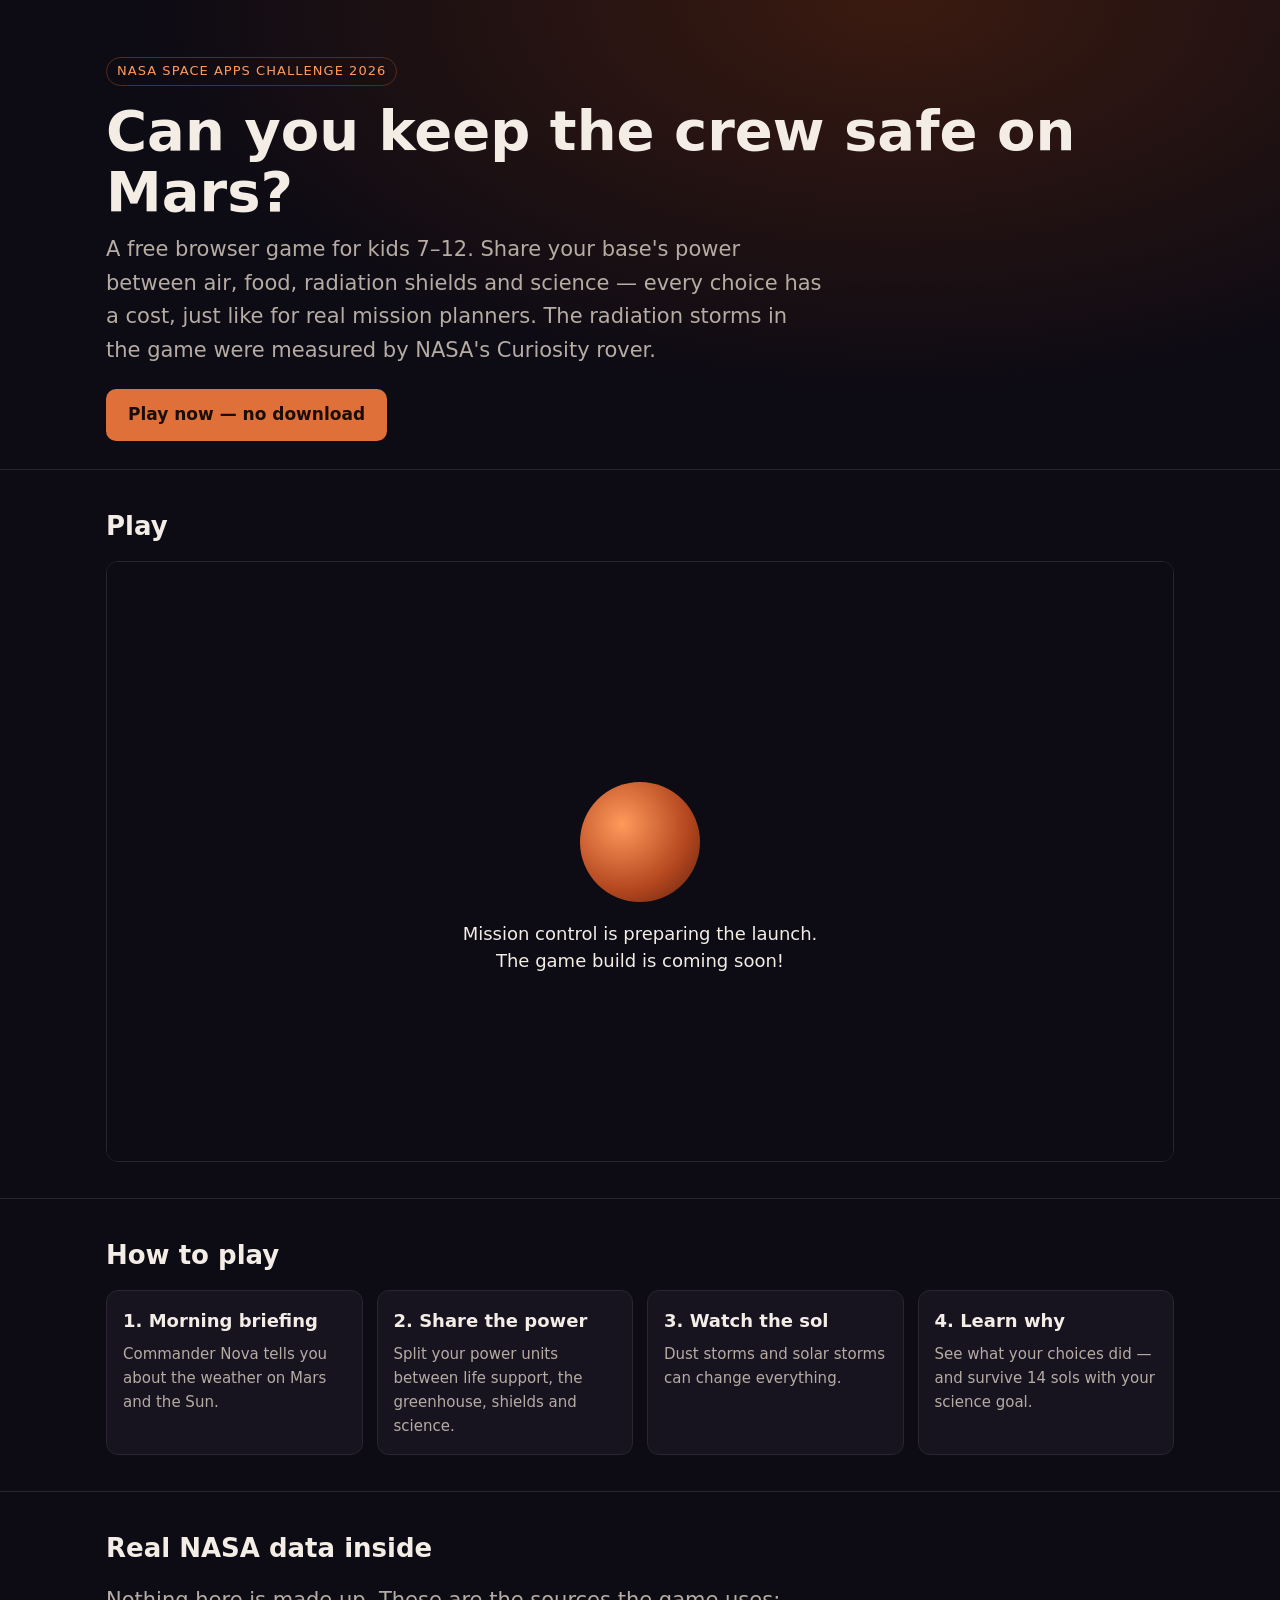
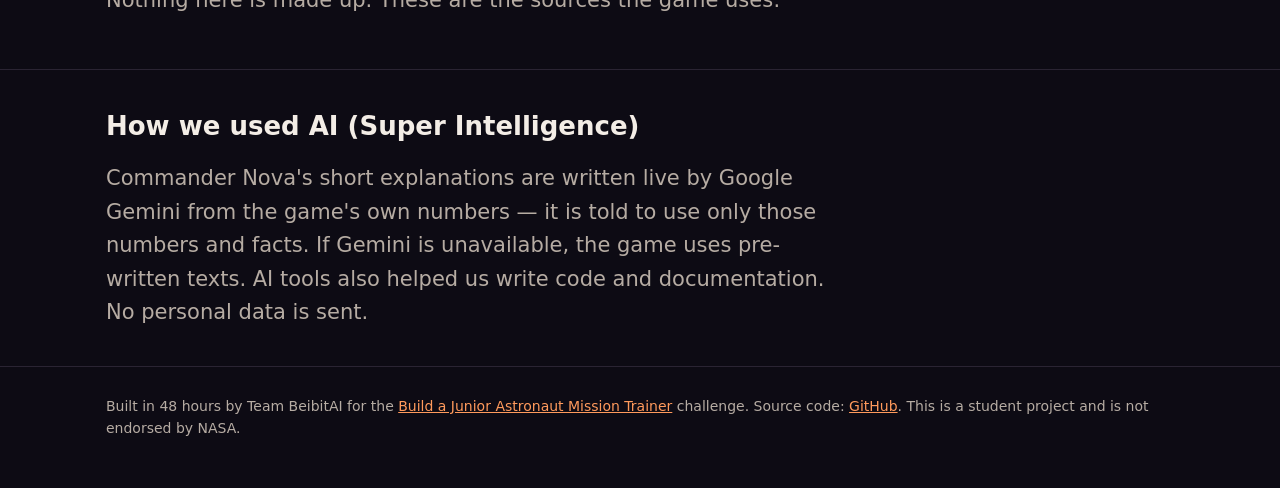
==== web/index.html @ 56569e83 "[skeleton] Backend, data pipeline, Unity C# skeleton, landing, Pages deploy - backend/: FastAPI with" ====
<!doctype html>
<html lang="en">
<head>
  <meta charset="utf-8">
  <meta name="viewport" content="width=device-width, initial-scale=1">
  <title>Mission Trainer — Junior Astronaut</title>
  <meta name="description" content="A free browser game for kids 7–12: run a base on Mars and balance air, food and radiation shielding using real NASA data.">
  <!-- OWNER: Muhammad. TODO(Muhammad): final design, OG image, favicon, team photos. -->
  <style>
    :root {
      --bg: #0d0b14; --panel: #17131f; --text: #f3ede6; --muted: #b6aca3;
      --mars: #e0703a; --mars-2: #ff9a5c; --ok: #6fd3a5; --line: #2a2433;
    }
    * { box-sizing: border-box; }
    html, body { margin: 0; background: var(--bg); color: var(--text);
      font: 17px/1.6 system-ui, -apple-system, "Segoe UI", Roboto, sans-serif; }
    a { color: var(--mars-2); }
    .wrap { max-width: 1100px; margin: 0 auto; padding: 0 16px; }
    header { padding: 56px 0 28px; background: radial-gradient(ellipse at 70% 0%, #3a1a10 0%, transparent 60%); }
    .tag { display: inline-block; font-size: 13px; letter-spacing: .08em; text-transform: uppercase;
      color: var(--mars-2); border: 1px solid #5a2b18; padding: 3px 10px; border-radius: 999px; }
    h1 { font-size: clamp(32px, 6vw, 56px); line-height: 1.1; margin: 14px 0 10px; }
    .lead { font-size: clamp(17px, 2.4vw, 21px); color: var(--muted); max-width: 720px; margin: 0; }
    .cta { display: inline-block; margin-top: 22px; background: var(--mars); color: #1a0d06; font-weight: 700;
      padding: 12px 22px; border-radius: 10px; text-decoration: none; }
    section { padding: 36px 0; border-top: 1px solid var(--line); }
    h2 { font-size: 26px; margin: 0 0 14px; }
    .game { position: relative; width: 100%; aspect-ratio: 16 / 9; background: #000; border: 1px solid var(--line);
      border-radius: 12px; overflow: hidden; }
    .game iframe { position: absolute; inset: 0; width: 100%; height: 100%; border: 0; }
    .mobile-note { display: none; color: var(--muted); font-size: 15px; margin-top: 8px; }
    @media (max-width: 760px) { .mobile-note { display: block; } }
    .grid { display: grid; grid-template-columns: repeat(auto-fit, minmax(240px, 1fr)); gap: 14px; }
    .card { background: var(--panel); border: 1px solid var(--line); border-radius: 12px; padding: 16px; }
    .card h3 { margin: 0 0 6px; font-size: 18px; }
    .card p { margin: 0; color: var(--muted); font-size: 15px; }
    .src { display: block; text-decoration: none; color: inherit; }
    .src:hover { border-color: var(--mars); }
    .src small { color: var(--mars-2); }
    footer { padding: 28px 0 48px; color: var(--muted); font-size: 14px; border-top: 1px solid var(--line); }
  </style>
</head>
<body>
  <header>
    <div class="wrap">
      <span class="tag">NASA Space Apps Challenge 2026</span>
      <h1>Can you keep the crew safe on Mars?</h1>
      <p class="lead">A free browser game for kids 7–12. Share your base's power between air, food,
        radiation shields and science — every choice has a cost, just like for real mission planners.
        The radiation storms in the game were measured by NASA's Curiosity rover.</p>
      <a class="cta" href="#play">Play now — no download</a>
    </div>
  </header>

  <main>
    <section id="play">
      <div class="wrap">
        <h2>Play</h2>
        <div class="game">
          <iframe src="play/index.html" title="Mission Trainer game" allow="fullscreen; autoplay" loading="lazy"></iframe>
        </div>
        <p class="mobile-note">Best on a computer (Chrome or Edge).</p>
      </div>
    </section>

    <section id="how">
      <div class="wrap">
        <h2>How to play</h2>
        <div class="grid">
          <div class="card"><h3>1. Morning briefing</h3><p>Commander Nova tells you about the weather on Mars and the Sun.</p></div>
          <div class="card"><h3>2. Share the power</h3><p>Split your power units between life support, the greenhouse, shields and science.</p></div>
          <div class="card"><h3>3. Watch the sol</h3><p>Dust storms and solar storms can change everything.</p></div>
          <div class="card"><h3>4. Learn why</h3><p>See what your choices did — and survive 14 sols with your science goal.</p></div>
        </div>
      </div>
    </section>

    <section id="science">
      <div class="wrap">
        <h2>Real NASA data inside</h2>
        <p class="lead">Nothing here is made up. These are the sources the game uses:</p>
        <div class="grid" id="sources" style="margin-top:16px"></div>
      </div>
    </section>

    <section id="ai">
      <div class="wrap">
        <h2>How we used AI (Super Intelligence)</h2>
        <!-- TODO(Adlet/Daria): final text for the "Use of SI" disclosure. -->
        <p class="lead">Commander Nova's short explanations are written live by Google Gemini from the game's own
          numbers — it is told to use only those numbers and facts. If Gemini is unavailable, the game uses
          pre-written texts. AI tools also helped us write code and documentation. No personal data is sent.</p>
      </div>
    </section>
  </main>

  <footer>
    <div class="wrap">
      Built in 48 hours by Team BeibitAI for the
      <a href="https://www.spaceappschallenge.org/2026/challenges/junior-astronaut-mission-trainer/">Build a Junior Astronaut Mission Trainer</a> challenge.
      Source code: <a href="https://github.com/BeibitAI/nasa2026-mission-trainer">GitHub</a>.
      This is a student project and is not endorsed by NASA.
    </div>
  </footer>

  <script>
    // Same file as the in-game Data Sources screen (copied from Unity Resources/Data/sources.json).
    fetch("data/sources.json")
      .then(r => r.json())
      .then(({ sources }) => {
        const box = document.getElementById("sources");
        for (const s of sources) {
          const el = document.createElement(s.url ? "a" : "div");
          el.className = "card src";
          if (s.url) { el.href = s.url; el.target = "_blank"; el.rel = "noopener"; }
          const h = document.createElement("h3"); h.textContent = s.title;
          const small = document.createElement("small"); small.textContent = s.provider;
          const p = document.createElement("p"); p.textContent = s.usedFor;
          el.append(h, small, p);
          box.append(el);
        }
      })
      .catch(() => {});
  </script>
</body>
</html>
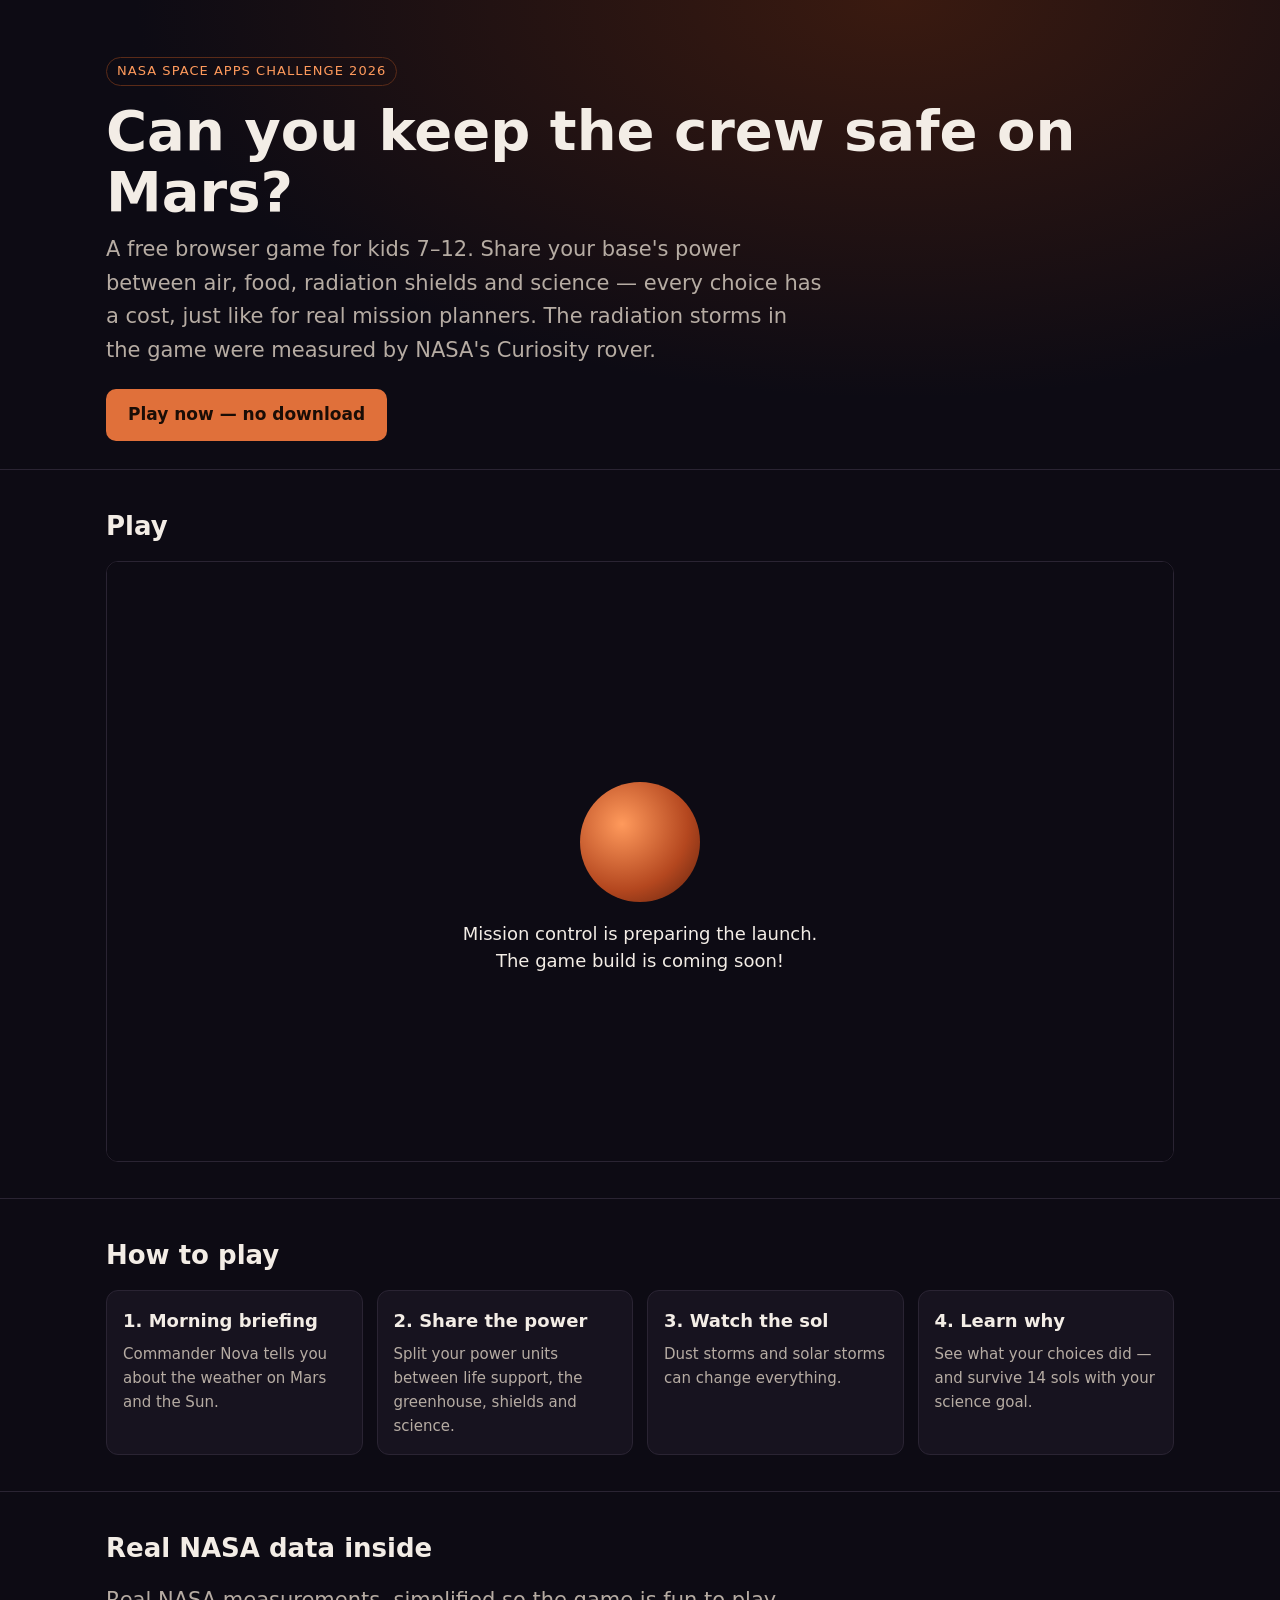
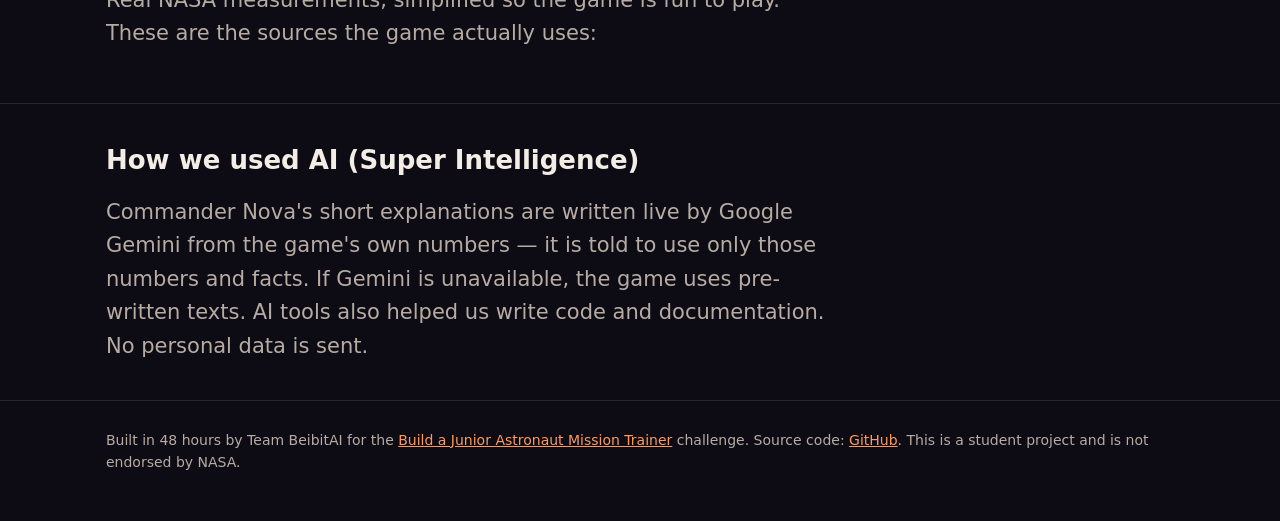
==== commit cfc2f85a: "P0 requirement fixes: comms-delay decision, age 7-12, honest sources - Weather Station toggle: costs" ====
--- a/web/index.html
+++ b/web/index.html
@@ -78,7 +78,8 @@
     <section id="science">
       <div class="wrap">
         <h2>Real NASA data inside</h2>
-        <p class="lead">Nothing here is made up. These are the sources the game uses:</p>
+        <p class="lead">Real NASA measurements, simplified so the game is fun to play.
+          These are the sources the game actually uses:</p>
         <div class="grid" id="sources" style="margin-top:16px"></div>
       </div>
     </section>
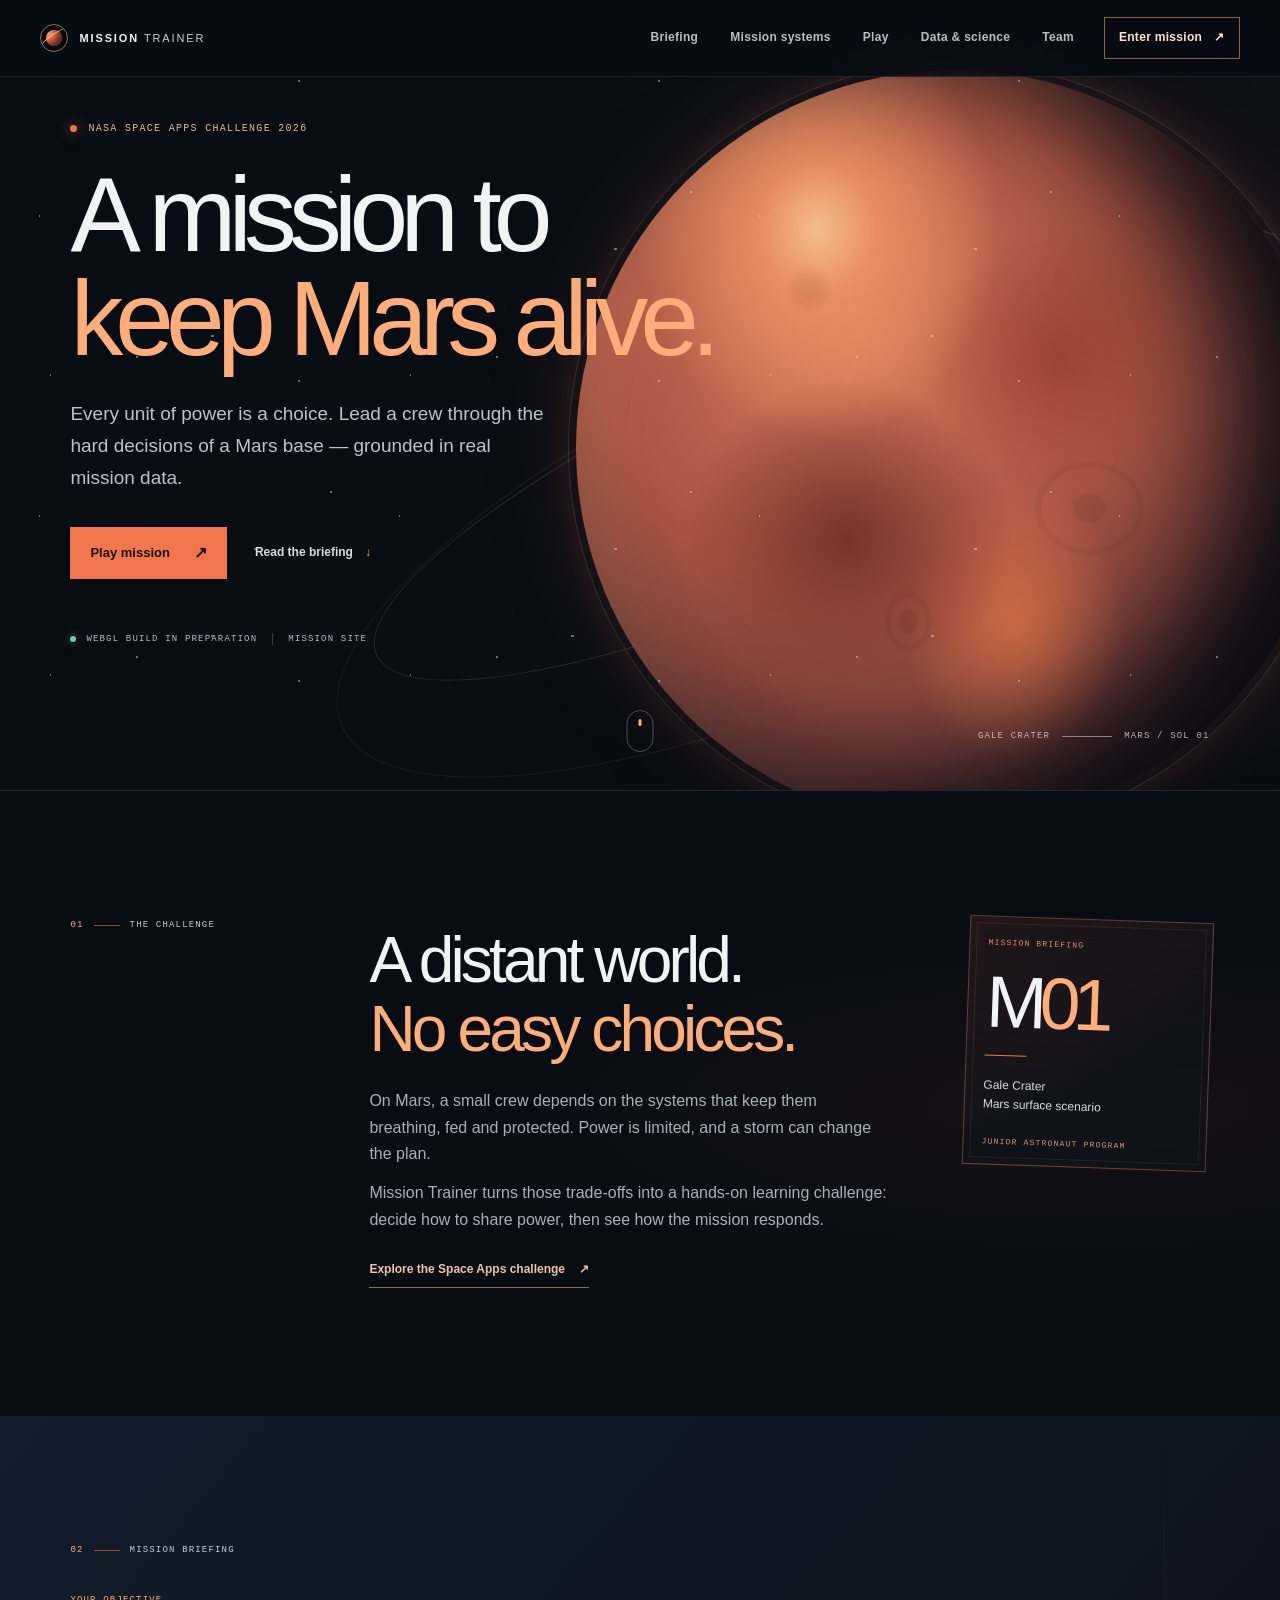
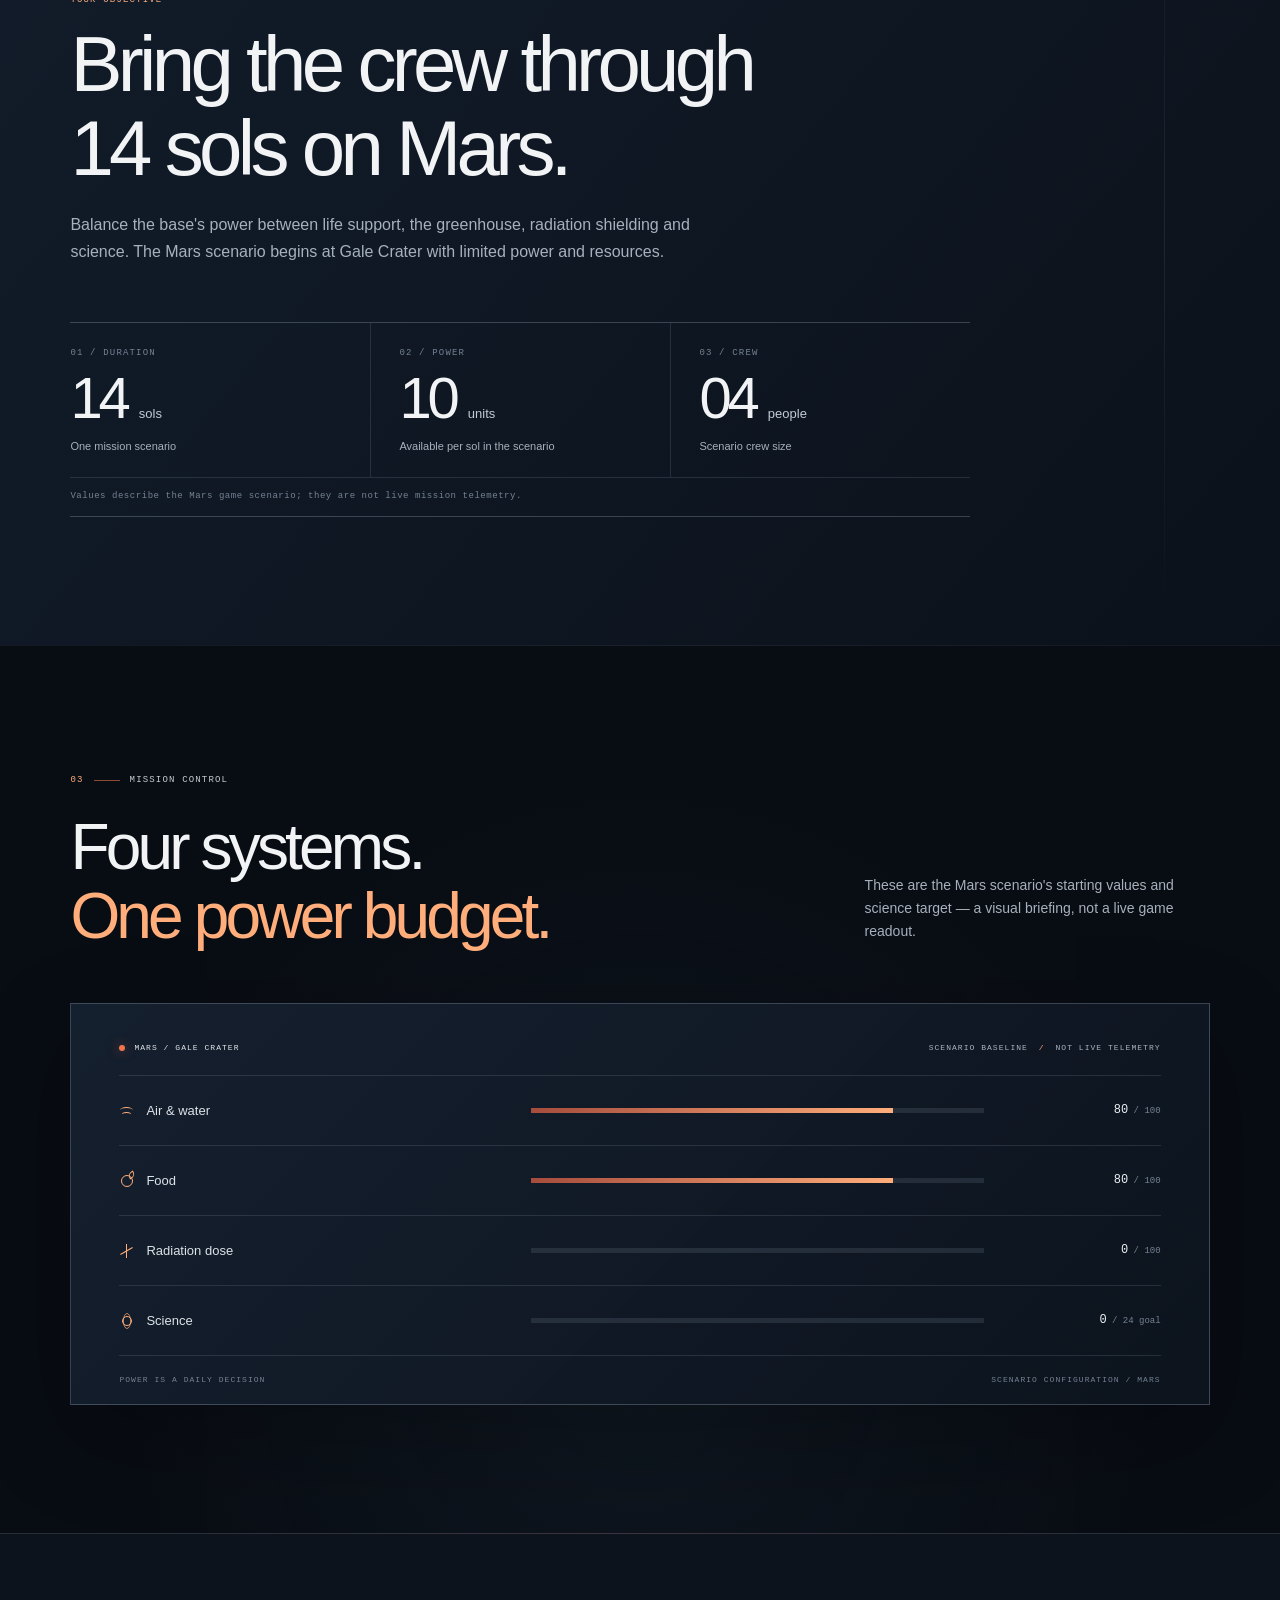
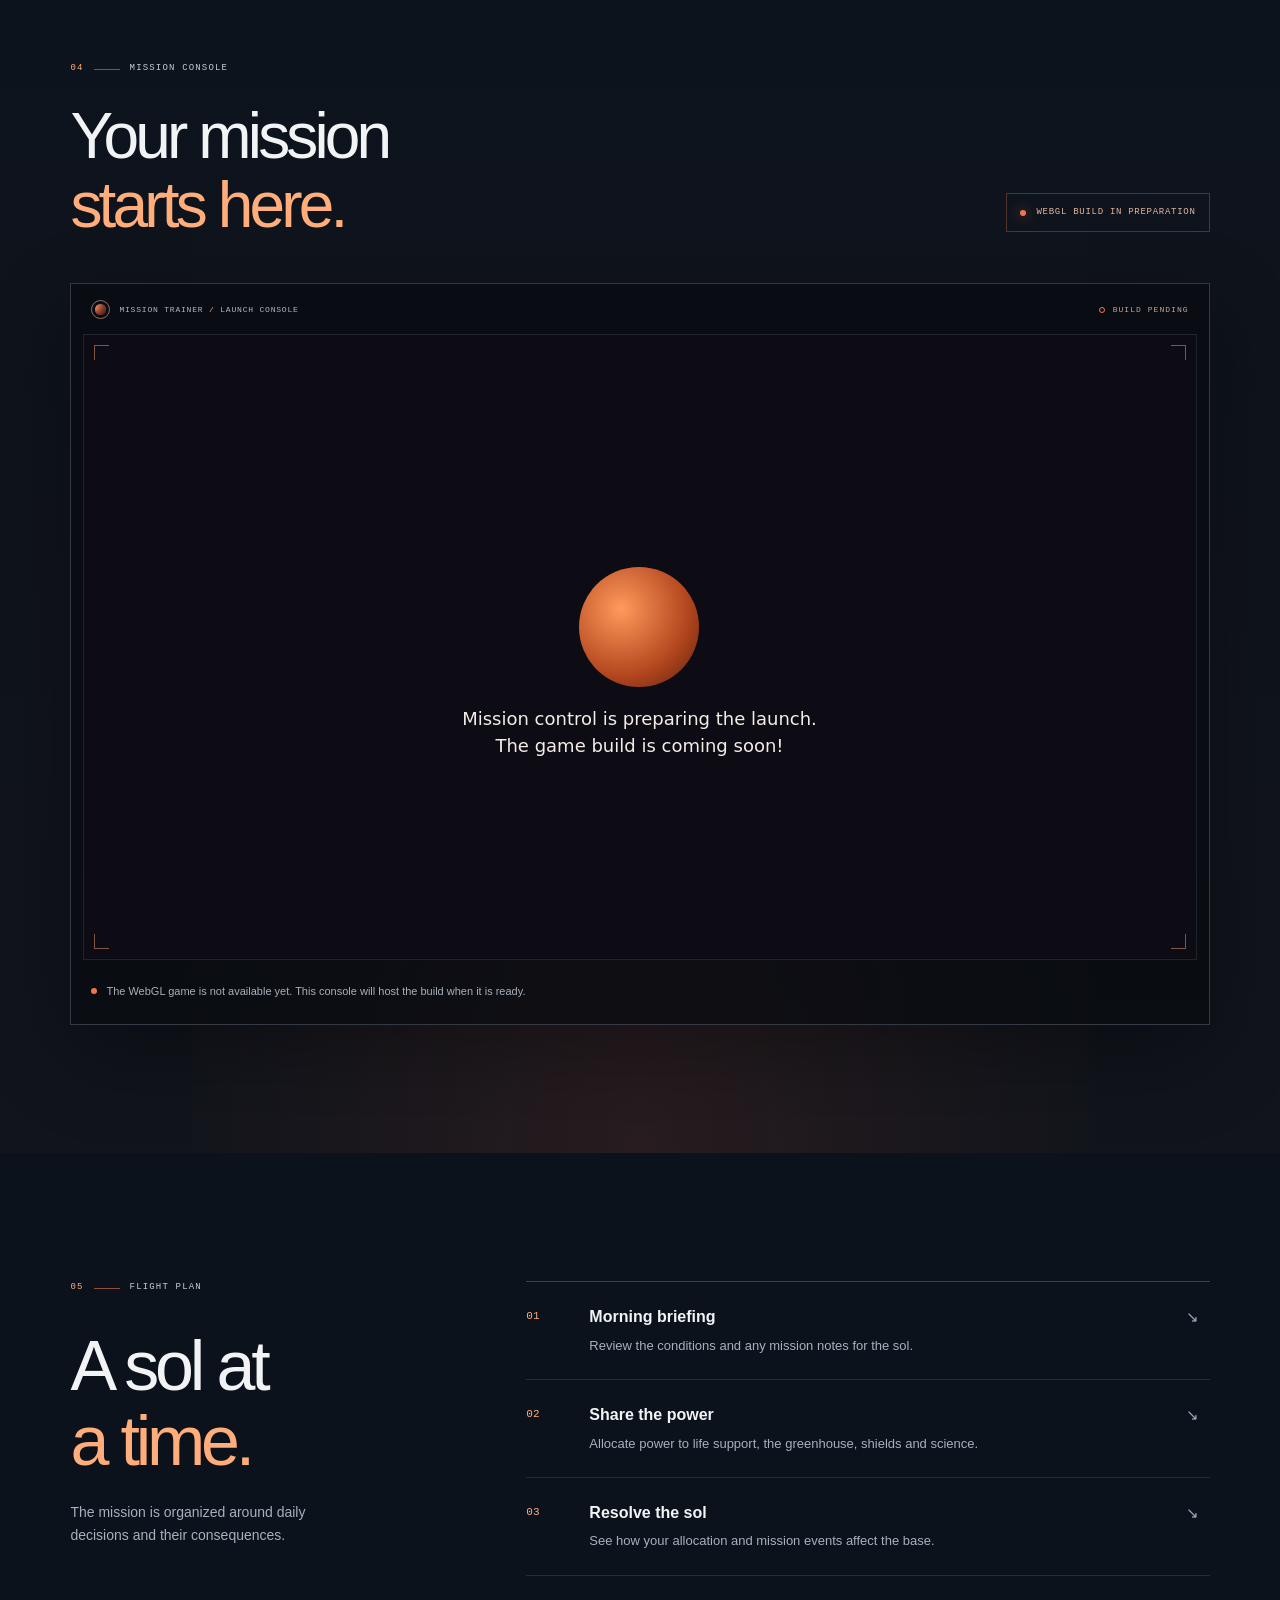
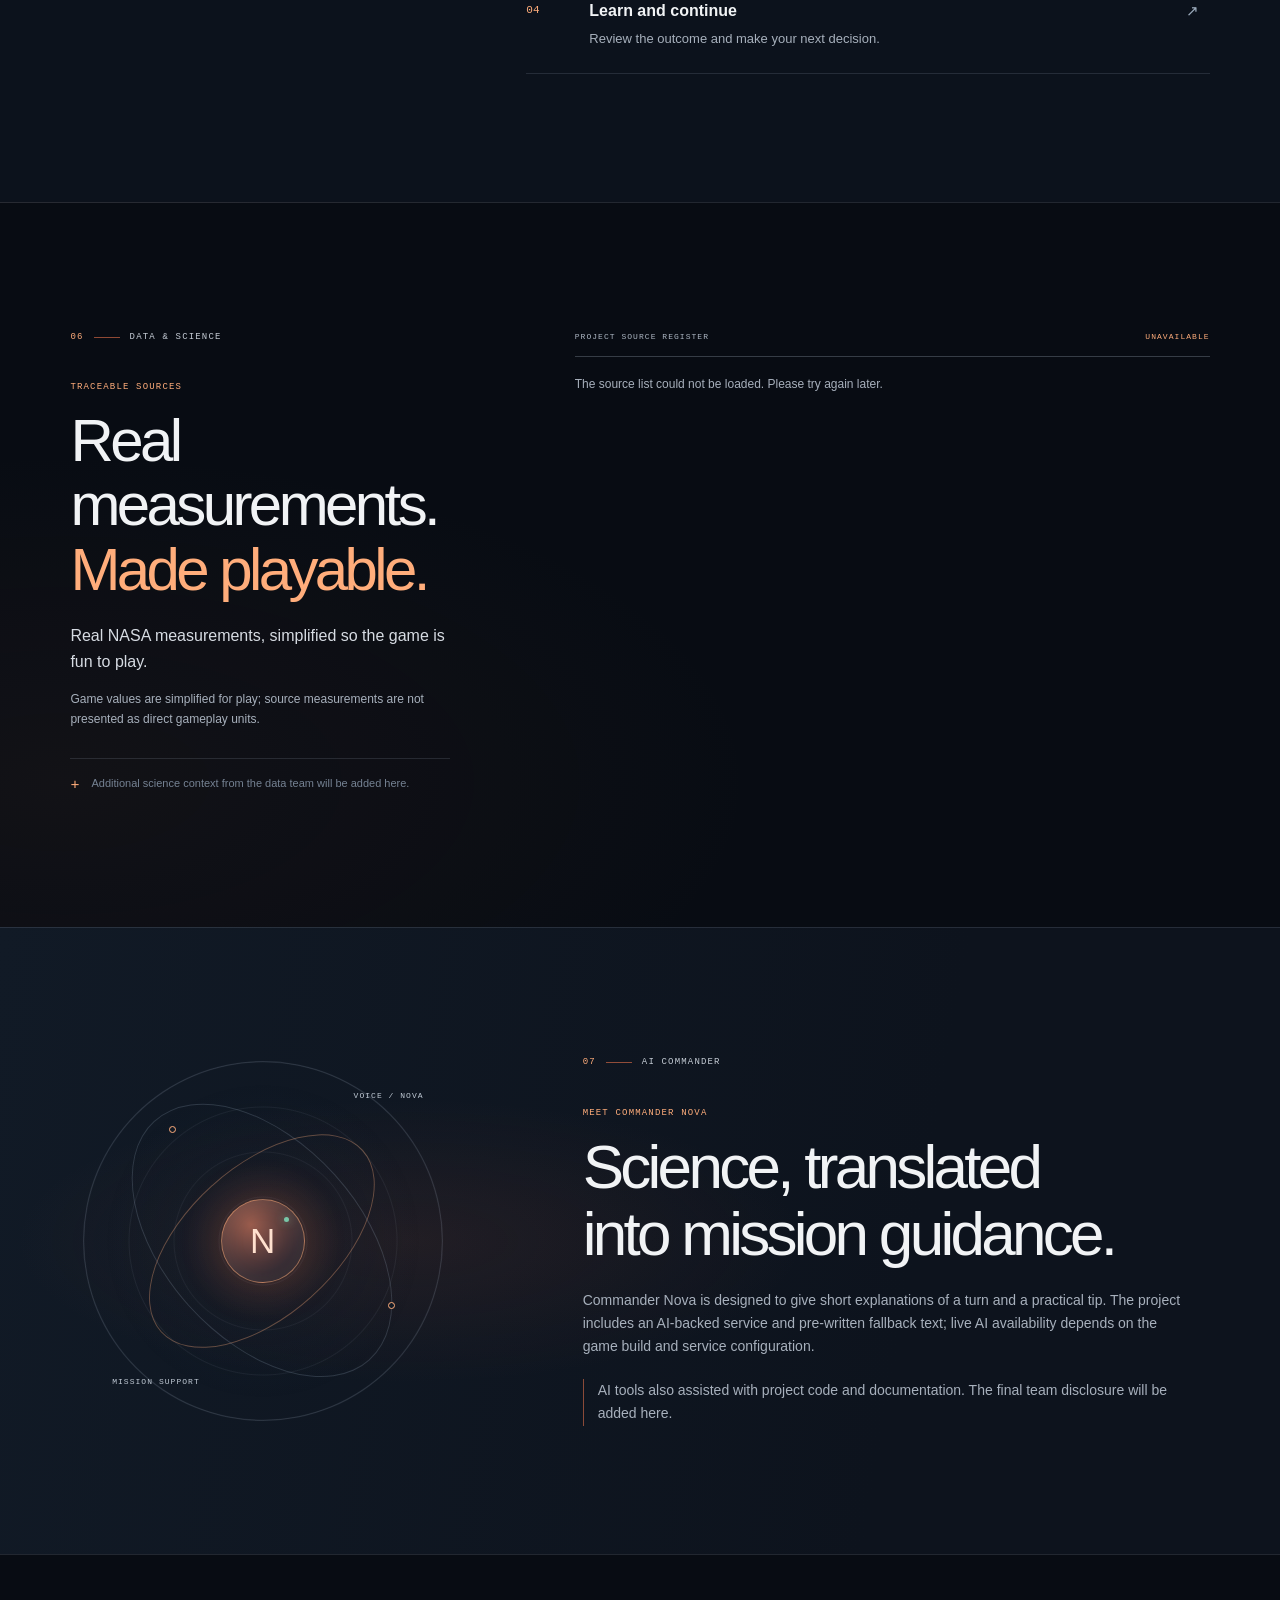
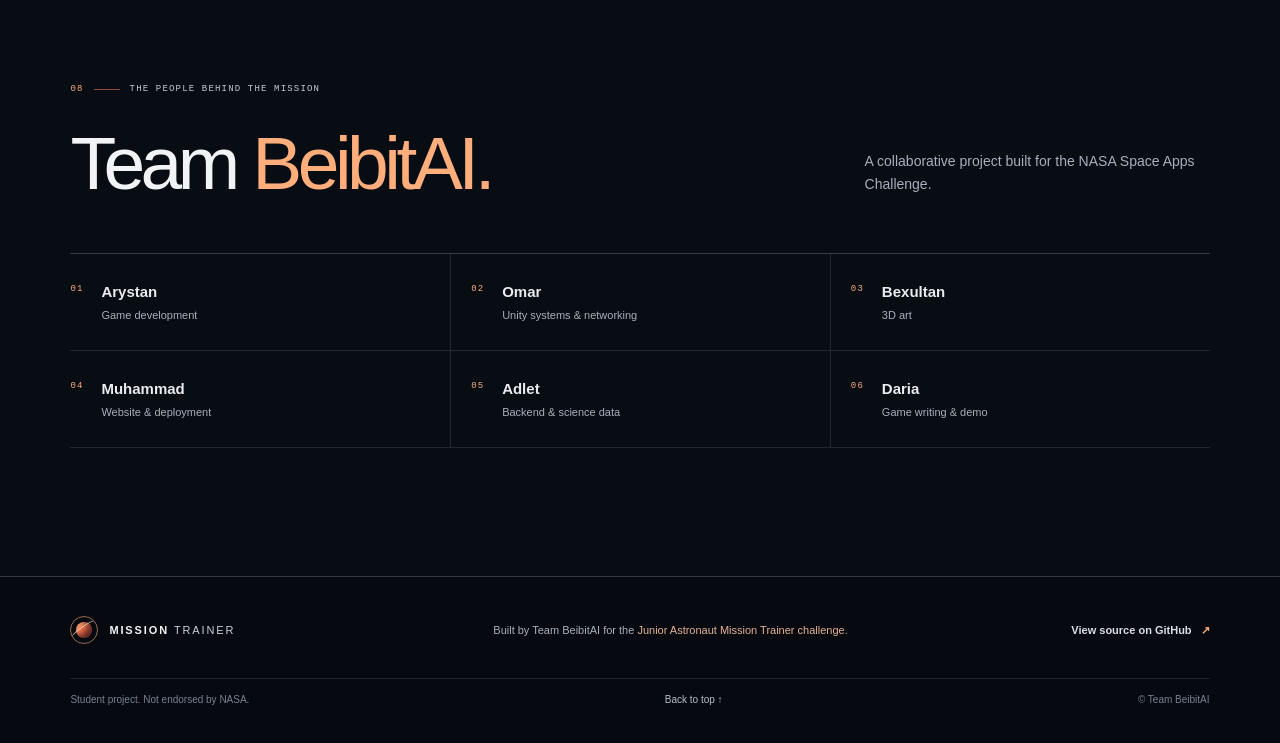
==== commit a35e4fff: "редизайн сайта" ====
--- a/web/index.html
+++ b/web/index.html
@@ -3,125 +3,277 @@
 <head>
   <meta charset="utf-8">
   <meta name="viewport" content="width=device-width, initial-scale=1">
-  <title>Mission Trainer — Junior Astronaut</title>
-  <meta name="description" content="A free browser game for kids 7–12: run a base on Mars and balance air, food and radiation shielding using real NASA data.">
-  <!-- OWNER: Muhammad. TODO(Muhammad): final design, OG image, favicon, team photos. -->
-  <style>
-    :root {
-      --bg: #0d0b14; --panel: #17131f; --text: #f3ede6; --muted: #b6aca3;
-      --mars: #e0703a; --mars-2: #ff9a5c; --ok: #6fd3a5; --line: #2a2433;
-    }
-    * { box-sizing: border-box; }
-    html, body { margin: 0; background: var(--bg); color: var(--text);
-      font: 17px/1.6 system-ui, -apple-system, "Segoe UI", Roboto, sans-serif; }
-    a { color: var(--mars-2); }
-    .wrap { max-width: 1100px; margin: 0 auto; padding: 0 16px; }
-    header { padding: 56px 0 28px; background: radial-gradient(ellipse at 70% 0%, #3a1a10 0%, transparent 60%); }
-    .tag { display: inline-block; font-size: 13px; letter-spacing: .08em; text-transform: uppercase;
-      color: var(--mars-2); border: 1px solid #5a2b18; padding: 3px 10px; border-radius: 999px; }
-    h1 { font-size: clamp(32px, 6vw, 56px); line-height: 1.1; margin: 14px 0 10px; }
-    .lead { font-size: clamp(17px, 2.4vw, 21px); color: var(--muted); max-width: 720px; margin: 0; }
-    .cta { display: inline-block; margin-top: 22px; background: var(--mars); color: #1a0d06; font-weight: 700;
-      padding: 12px 22px; border-radius: 10px; text-decoration: none; }
-    section { padding: 36px 0; border-top: 1px solid var(--line); }
-    h2 { font-size: 26px; margin: 0 0 14px; }
-    .game { position: relative; width: 100%; aspect-ratio: 16 / 9; background: #000; border: 1px solid var(--line);
-      border-radius: 12px; overflow: hidden; }
-    .game iframe { position: absolute; inset: 0; width: 100%; height: 100%; border: 0; }
-    .mobile-note { display: none; color: var(--muted); font-size: 15px; margin-top: 8px; }
-    @media (max-width: 760px) { .mobile-note { display: block; } }
-    .grid { display: grid; grid-template-columns: repeat(auto-fit, minmax(240px, 1fr)); gap: 14px; }
-    .card { background: var(--panel); border: 1px solid var(--line); border-radius: 12px; padding: 16px; }
-    .card h3 { margin: 0 0 6px; font-size: 18px; }
-    .card p { margin: 0; color: var(--muted); font-size: 15px; }
-    .src { display: block; text-decoration: none; color: inherit; }
-    .src:hover { border-color: var(--mars); }
-    .src small { color: var(--mars-2); }
-    footer { padding: 28px 0 48px; color: var(--muted); font-size: 14px; border-top: 1px solid var(--line); }
-  </style>
+  <meta name="theme-color" content="#080c13">
+  <title>Mission Trainer — A Junior Astronaut Mission</title>
+  <meta name="description" content="Explore the decisions behind a Mars mission in Mission Trainer, a NASA Space Apps Challenge 2026 project for junior astronauts.">
+  <meta property="og:type" content="website">
+  <meta property="og:site_name" content="Mission Trainer">
+  <meta property="og:title" content="Mission Trainer — A Junior Astronaut Mission">
+  <meta property="og:description" content="Can you keep the crew safe on Mars? Explore the decisions behind a junior astronaut mission.">
+  <meta property="og:url" content="https://beibitai.github.io/nasa2026-mission-trainer/">
+  <!-- Add og:image after the original 1200x630 team render is delivered. -->
+  <link rel="icon" href="favicon.svg" type="image/svg+xml">
+  <link rel="stylesheet" href="assets/css/site.css">
+  <script src="assets/js/site.js" defer></script>
 </head>
 <body>
-  <header>
-    <div class="wrap">
-      <span class="tag">NASA Space Apps Challenge 2026</span>
-      <h1>Can you keep the crew safe on Mars?</h1>
-      <p class="lead">A free browser game for kids 7–12. Share your base's power between air, food,
-        radiation shields and science — every choice has a cost, just like for real mission planners.
-        The radiation storms in the game were measured by NASA's Curiosity rover.</p>
-      <a class="cta" href="#play">Play now — no download</a>
+  <a class="skip-link" href="#main">Skip to mission content</a>
+
+  <header class="site-header">
+    <div class="nav-shell">
+      <a class="wordmark" href="#top" aria-label="Mission Trainer home">
+        <span class="wordmark-mark" aria-hidden="true"><span></span></span>
+        <span>MISSION <b>TRAINER</b></span>
+      </a>
+      <button class="menu-toggle" type="button" aria-expanded="false" aria-controls="primary-nav">
+        <span class="sr-only">Toggle navigation</span>
+        <span class="menu-toggle-lines" aria-hidden="true"></span>
+      </button>
+      <nav class="primary-nav" id="primary-nav" aria-label="Main navigation">
+        <a href="#briefing">Briefing</a>
+        <a href="#mission-control">Mission systems</a>
+        <a href="#play">Play</a>
+        <a href="#science">Data &amp; science</a>
+        <a href="#team">Team</a>
+      </nav>
+      <a class="nav-cta" href="#play">Enter mission <span aria-hidden="true">↗</span></a>
     </div>
   </header>
 
-  <main>
-    <section id="play">
-      <div class="wrap">
-        <h2>Play</h2>
-        <div class="game">
-          <iframe src="play/index.html" title="Mission Trainer game" allow="fullscreen; autoplay" loading="lazy"></iframe>
-        </div>
-        <p class="mobile-note">Best on a computer (Chrome or Edge).</p>
-      </div>
-    </section>
-
-    <section id="how">
-      <div class="wrap">
-        <h2>How to play</h2>
-        <div class="grid">
-          <div class="card"><h3>1. Morning briefing</h3><p>Commander Nova tells you about the weather on Mars and the Sun.</p></div>
-          <div class="card"><h3>2. Share the power</h3><p>Split your power units between life support, the greenhouse, shields and science.</p></div>
-          <div class="card"><h3>3. Watch the sol</h3><p>Dust storms and solar storms can change everything.</p></div>
-          <div class="card"><h3>4. Learn why</h3><p>See what your choices did — and survive 14 sols with your science goal.</p></div>
-        </div>
-      </div>
-    </section>
-
-    <section id="science">
-      <div class="wrap">
-        <h2>Real NASA data inside</h2>
-        <p class="lead">Real NASA measurements, simplified so the game is fun to play.
-          These are the sources the game actually uses:</p>
-        <div class="grid" id="sources" style="margin-top:16px"></div>
-      </div>
-    </section>
-
-    <section id="ai">
-      <div class="wrap">
-        <h2>How we used AI (Super Intelligence)</h2>
-        <!-- TODO(Adlet/Daria): final text for the "Use of SI" disclosure. -->
-        <p class="lead">Commander Nova's short explanations are written live by Google Gemini from the game's own
-          numbers — it is told to use only those numbers and facts. If Gemini is unavailable, the game uses
-          pre-written texts. AI tools also helped us write code and documentation. No personal data is sent.</p>
+  <main id="main">
+    <section class="hero" id="top" aria-labelledby="hero-title">
+      <div class="hero-atmosphere" aria-hidden="true"></div>
+      <div class="hero-orbit hero-orbit-one" aria-hidden="true"></div>
+      <div class="hero-orbit hero-orbit-two" aria-hidden="true"></div>
+      <div class="hero-planet" aria-hidden="true">
+        <div class="planet-surface"></div>
+        <div class="planet-rim"></div>
+      </div>
+      <div class="hero-stars" aria-hidden="true"></div>
+      <div class="hero-content page-width">
+        <p class="eyebrow"><span class="eyebrow-dot"></span> NASA SPACE APPS CHALLENGE 2026</p>
+        <h1 id="hero-title">A mission to<br><span>keep Mars alive.</span></h1>
+        <p class="hero-copy">Every unit of power is a choice. Lead a crew through the hard decisions of a Mars base — grounded in real mission data.</p>
+        <div class="hero-actions">
+          <a class="button button-primary" href="#play">Play mission <span aria-hidden="true">↗</span></a>
+          <a class="text-link" href="#briefing">Read the briefing <span aria-hidden="true">↓</span></a>
+        </div>
+        <div class="hero-status">
+          <span class="status-pulse" aria-hidden="true"></span>
+          <span>WEBGL BUILD IN PREPARATION</span>
+          <span class="status-divider" aria-hidden="true"></span>
+          <span>MISSION SITE</span>
+        </div>
+      </div>
+      <div class="hero-caption" aria-hidden="true">
+        <span>GALE CRATER</span><span class="caption-line"></span><span>MARS / SOL 01</span>
+      </div>
+      <a class="scroll-cue" href="#challenge" aria-label="Scroll to mission challenge"><span></span></a>
+    </section>
+
+    <section class="challenge-section section-pad" id="challenge" aria-labelledby="challenge-title">
+      <div class="page-width challenge-layout">
+        <div class="section-kicker"><span>01</span><span class="kicker-rule"></span><span>THE CHALLENGE</span></div>
+        <div class="challenge-copy">
+          <h2 id="challenge-title">A distant world.<br><em>No easy choices.</em></h2>
+          <p>On Mars, a small crew depends on the systems that keep them breathing, fed and protected. Power is limited, and a storm can change the plan.</p>
+          <p>Mission Trainer turns those trade-offs into a hands-on learning challenge: decide how to share power, then see how the mission responds.</p>
+          <a class="underlined-link" href="https://www.spaceappschallenge.org/2026/challenges/junior-astronaut-mission-trainer/" target="_blank" rel="noopener">Explore the Space Apps challenge <span aria-hidden="true">↗</span></a>
+        </div>
+        <aside class="briefing-stamp" aria-label="Mission briefing">
+          <span class="stamp-top">MISSION BRIEFING</span>
+          <span class="stamp-number">M<span>01</span></span>
+          <span class="stamp-rule"></span>
+          <span class="stamp-detail">Gale Crater<br>Mars surface scenario</span>
+          <span class="stamp-coordinates">JUNIOR ASTRONAUT PROGRAM</span>
+        </aside>
+      </div>
+    </section>
+
+    <section class="briefing-section section-pad" id="briefing" aria-labelledby="briefing-title">
+      <div class="page-width">
+        <div class="section-heading">
+          <div class="section-kicker"><span>02</span><span class="kicker-rule"></span><span>MISSION BRIEFING</span></div>
+          <p class="section-overline">YOUR OBJECTIVE</p>
+          <h2 id="briefing-title">Bring the crew through<br>14 sols on Mars.</h2>
+          <p class="section-intro">Balance the base's power between life support, the greenhouse, radiation shielding and science. The Mars scenario begins at Gale Crater with limited power and resources.</p>
+        </div>
+        <div class="briefing-specs" aria-label="Mars scenario parameters">
+          <div class="spec-item"><span class="spec-index">01 / DURATION</span><strong>14 <small>sols</small></strong><span>One mission scenario</span></div>
+          <div class="spec-item"><span class="spec-index">02 / POWER</span><strong>10 <small>units</small></strong><span>Available per sol in the scenario</span></div>
+          <div class="spec-item"><span class="spec-index">03 / CREW</span><strong>04 <small>people</small></strong><span>Scenario crew size</span></div>
+          <p class="spec-footnote">Values describe the Mars game scenario; they are not live mission telemetry.</p>
+        </div>
+      </div>
+    </section>
+
+    <section class="control-section section-pad" id="mission-control" aria-labelledby="control-title">
+      <div class="page-width">
+        <div class="control-heading">
+          <div>
+            <div class="section-kicker"><span>03</span><span class="kicker-rule"></span><span>MISSION CONTROL</span></div>
+            <h2 id="control-title">Four systems.<br><em>One power budget.</em></h2>
+          </div>
+          <p>These are the Mars scenario's starting values and science target — a visual briefing, not a live game readout.</p>
+        </div>
+        <div class="control-panel">
+          <div class="panel-topline">
+            <span><span class="panel-light"></span> MARS / GALE CRATER</span>
+            <span>SCENARIO BASELINE <span class="panel-separator">/</span> NOT LIVE TELEMETRY</span>
+          </div>
+          <div class="resource-list">
+            <div class="resource-row">
+              <span class="resource-name"><i class="resource-symbol symbol-air" aria-hidden="true"></i>Air &amp; water</span>
+              <div class="resource-track" aria-hidden="true"><span style="--level: 80%"></span></div>
+              <strong>80<span class="resource-unit"> / 100</span></strong>
+            </div>
+            <div class="resource-row">
+              <span class="resource-name"><i class="resource-symbol symbol-food" aria-hidden="true"></i>Food</span>
+              <div class="resource-track" aria-hidden="true"><span style="--level: 80%"></span></div>
+              <strong>80<span class="resource-unit"> / 100</span></strong>
+            </div>
+            <div class="resource-row">
+              <span class="resource-name"><i class="resource-symbol symbol-dose" aria-hidden="true"></i>Radiation dose</span>
+              <div class="resource-track" aria-hidden="true"><span style="--level: 0%"></span></div>
+              <strong>0<span class="resource-unit"> / 100</span></strong>
+            </div>
+            <div class="resource-row">
+              <span class="resource-name"><i class="resource-symbol symbol-science" aria-hidden="true"></i>Science</span>
+              <div class="resource-track" aria-hidden="true"><span style="--level: 0%"></span></div>
+              <strong>0<span class="resource-unit"> / 24 goal</span></strong>
+            </div>
+          </div>
+          <div class="panel-bottomline"><span>POWER IS A DAILY DECISION</span><span>SCENARIO CONFIGURATION / MARS</span></div>
+        </div>
+      </div>
+    </section>
+
+    <section class="play-section section-pad" id="play" aria-labelledby="play-title">
+      <div class="page-width">
+        <div class="play-heading">
+          <div>
+            <div class="section-kicker"><span>04</span><span class="kicker-rule"></span><span>MISSION CONSOLE</span></div>
+            <h2 id="play-title">Your mission<br><em>starts here.</em></h2>
+          </div>
+          <div class="build-status"><span class="status-pulse" aria-hidden="true"></span><span>WEBGL BUILD IN PREPARATION</span></div>
+        </div>
+        <div class="game-shell">
+          <div class="game-chrome">
+            <div class="chrome-brand"><span class="chrome-mark" aria-hidden="true"></span><span>MISSION TRAINER <i>/</i> LAUNCH CONSOLE</span></div>
+            <span class="chrome-state"><span></span> BUILD PENDING</span>
+          </div>
+          <div class="game-frame">
+            <iframe id="mission-frame" src="play/index.html" title="Mission Trainer game status" allow="fullscreen; autoplay" loading="lazy"></iframe>
+            <div class="frame-overlay" aria-hidden="true">
+              <span class="frame-corner frame-corner-tl"></span>
+              <span class="frame-corner frame-corner-tr"></span>
+              <span class="frame-corner frame-corner-bl"></span>
+              <span class="frame-corner frame-corner-br"></span>
+            </div>
+          </div>
+          <div class="game-toolbar">
+            <p><span class="toolbar-indicator"></span>The WebGL game is not available yet. This console will host the build when it is ready.</p>
+            <button class="fullscreen-button" id="fullscreen-button" type="button" disabled hidden>Enter fullscreen <span aria-hidden="true">⛶</span></button>
+          </div>
+        </div>
+        <p class="mobile-note">The game build is in preparation. Mobile play has not been verified.</p>
+      </div>
+    </section>
+
+    <section class="how-section section-pad" id="how" aria-labelledby="how-title">
+      <div class="page-width how-layout">
+        <div class="how-intro">
+          <div class="section-kicker"><span>05</span><span class="kicker-rule"></span><span>FLIGHT PLAN</span></div>
+          <h2 id="how-title">A sol at<br><em>a time.</em></h2>
+          <p>The mission is organized around daily decisions and their consequences.</p>
+        </div>
+        <ol class="steps-list">
+          <li><span class="step-number">01</span><div><h3>Morning briefing</h3><p>Review the conditions and any mission notes for the sol.</p></div><span class="step-arrow" aria-hidden="true">↘</span></li>
+          <li><span class="step-number">02</span><div><h3>Share the power</h3><p>Allocate power to life support, the greenhouse, shields and science.</p></div><span class="step-arrow" aria-hidden="true">↘</span></li>
+          <li><span class="step-number">03</span><div><h3>Resolve the sol</h3><p>See how your allocation and mission events affect the base.</p></div><span class="step-arrow" aria-hidden="true">↘</span></li>
+          <li><span class="step-number">04</span><div><h3>Learn and continue</h3><p>Review the outcome and make your next decision.</p></div><span class="step-arrow" aria-hidden="true">↗</span></li>
+        </ol>
+      </div>
+    </section>
+
+    <section class="science-section section-pad" id="science" aria-labelledby="science-title">
+      <div class="page-width science-layout">
+        <div class="science-intro">
+          <div class="section-kicker"><span>06</span><span class="kicker-rule"></span><span>DATA &amp; SCIENCE</span></div>
+          <p class="section-overline">TRACEABLE SOURCES</p>
+          <h2 id="science-title">Real measurements.<br><em>Made playable.</em></h2>
+          <p class="science-lead">Real NASA measurements, simplified so the game is fun to play.</p>
+          <p class="science-caveat">Game values are simplified for play; source measurements are not presented as direct gameplay units.</p>
+          <div class="science-note" id="science-note">
+            <span class="note-mark" aria-hidden="true">+</span>
+            <p>Additional science context from the data team will be added here.</p>
+          </div>
+        </div>
+        <div class="sources-column">
+          <div class="sources-heading"><span>PROJECT SOURCE REGISTER</span><span id="sources-count">LOADING</span></div>
+          <div class="sources-list" id="sources" aria-live="polite">
+            <p class="sources-status">Loading project data sources…</p>
+          </div>
+        </div>
+      </div>
+    </section>
+
+    <section class="commander-section section-pad" id="commander" aria-labelledby="commander-title">
+      <div class="page-width commander-layout">
+        <div class="commander-graphic" aria-hidden="true">
+          <div class="commander-orbit orbit-a"></div>
+          <div class="commander-orbit orbit-b"></div>
+          <div class="commander-core"><span>N</span><i></i></div>
+          <span class="commander-label label-top">VOICE / NOVA</span>
+          <span class="commander-label label-bottom">MISSION SUPPORT</span>
+        </div>
+        <div class="commander-copy">
+          <div class="section-kicker"><span>07</span><span class="kicker-rule"></span><span>AI COMMANDER</span></div>
+          <p class="section-overline">MEET COMMANDER NOVA</p>
+          <h2 id="commander-title">Science, translated<br>into mission guidance.</h2>
+          <p>Commander Nova is designed to give short explanations of a turn and a practical tip. The project includes an AI-backed service and pre-written fallback text; live AI availability depends on the game build and service configuration.</p>
+          <p class="commander-disclosure">AI tools also assisted with project code and documentation. The final team disclosure will be added here.</p>
+        </div>
+      </div>
+    </section>
+
+    <section class="team-section section-pad" id="team" aria-labelledby="team-title">
+      <div class="page-width">
+        <div class="team-heading">
+          <div>
+            <div class="section-kicker"><span>08</span><span class="kicker-rule"></span><span>THE PEOPLE BEHIND THE MISSION</span></div>
+            <h2 id="team-title">Team <em>BeibitAI.</em></h2>
+          </div>
+          <p>A collaborative project built for the NASA Space Apps Challenge.</p>
+        </div>
+        <ul class="team-list">
+          <li><span class="team-index">01</span><span class="team-name">Arystan</span><span class="team-role">Game development</span></li>
+          <li><span class="team-index">02</span><span class="team-name">Omar</span><span class="team-role">Unity systems &amp; networking</span></li>
+          <li><span class="team-index">03</span><span class="team-name">Bexultan</span><span class="team-role">3D art</span></li>
+          <li><span class="team-index">04</span><span class="team-name">Muhammad</span><span class="team-role">Website &amp; deployment</span></li>
+          <li><span class="team-index">05</span><span class="team-name">Adlet</span><span class="team-role">Backend &amp; science data</span></li>
+          <li><span class="team-index">06</span><span class="team-name">Daria</span><span class="team-role">Game writing &amp; demo</span></li>
+        </ul>
       </div>
     </section>
   </main>
 
-  <footer>
-    <div class="wrap">
-      Built in 48 hours by Team BeibitAI for the
-      <a href="https://www.spaceappschallenge.org/2026/challenges/junior-astronaut-mission-trainer/">Build a Junior Astronaut Mission Trainer</a> challenge.
-      Source code: <a href="https://github.com/BeibitAI/nasa2026-mission-trainer">GitHub</a>.
-      This is a student project and is not endorsed by NASA.
+  <footer class="site-footer">
+    <div class="page-width">
+      <div class="footer-main">
+        <a class="wordmark footer-wordmark" href="#top">
+          <span class="wordmark-mark" aria-hidden="true"><span></span></span>
+          <span>MISSION <b>TRAINER</b></span>
+        </a>
+        <p>Built by Team BeibitAI for the <a href="https://www.spaceappschallenge.org/2026/challenges/junior-astronaut-mission-trainer/" target="_blank" rel="noopener">Junior Astronaut Mission Trainer challenge</a>.</p>
+        <a class="footer-github" href="https://github.com/BeibitAI/nasa2026-mission-trainer" target="_blank" rel="noopener">View source on GitHub <span aria-hidden="true">↗</span></a>
+      </div>
+      <div class="footer-bottom">
+        <span>Student project. Not endorsed by NASA.</span>
+        <a href="#top">Back to top ↑</a>
+        <span>© Team BeibitAI</span>
+      </div>
     </div>
   </footer>
-
-  <script>
-    // Same file as the in-game Data Sources screen (copied from Unity Resources/Data/sources.json).
-    fetch("data/sources.json")
-      .then(r => r.json())
-      .then(({ sources }) => {
-        const box = document.getElementById("sources");
-        for (const s of sources) {
-          const el = document.createElement(s.url ? "a" : "div");
-          el.className = "card src";
-          if (s.url) { el.href = s.url; el.target = "_blank"; el.rel = "noopener"; }
-          const h = document.createElement("h3"); h.textContent = s.title;
-          const small = document.createElement("small"); small.textContent = s.provider;
-          const p = document.createElement("p"); p.textContent = s.usedFor;
-          el.append(h, small, p);
-          box.append(el);
-        }
-      })
-      .catch(() => {});
-  </script>
 </body>
 </html>
--- a/web/assets/css/site.css
+++ b/web/assets/css/site.css
@@ -0,0 +1,2405 @@
+:root {
+  color-scheme: dark;
+  --space-950: #080c13;
+  --space-900: #0c121c;
+  --space-850: #111a26;
+  --space-800: #172333;
+  --text-primary: #f1f3f5;
+  --text-secondary: #a7b0bc;
+  --text-dim: #758293;
+  --mars-orange: #f2764d;
+  --mars-light: #ffad7b;
+  --mars-deep: #a64c3c;
+  --signal: #79c7a8;
+  --line: rgba(192, 207, 224, 0.14);
+  --line-strong: rgba(192, 207, 224, 0.25);
+  --focus: #ffd166;
+  --page-width: 1180px;
+  --page-gutter: clamp(22px, 5.5vw, 84px);
+  --font-display: "Arial", "Segoe UI", sans-serif;
+  --font-body: "Segoe UI", Inter, Arial, sans-serif;
+  --font-mono: "Cascadia Code", "SFMono-Regular", Consolas, monospace;
+}
+
+* {
+  box-sizing: border-box;
+}
+
+html {
+  scroll-behavior: smooth;
+  scroll-padding-top: 86px;
+  background: var(--space-950);
+}
+
+body {
+  min-width: 0;
+  margin: 0;
+  overflow-x: hidden;
+  background: var(--space-950);
+  color: var(--text-primary);
+  font: 16px/1.65 var(--font-body);
+  -webkit-font-smoothing: antialiased;
+  text-rendering: optimizeLegibility;
+}
+
+body,
+button,
+a {
+  -webkit-tap-highlight-color: transparent;
+}
+
+button,
+a {
+  color: inherit;
+}
+
+a {
+  text-decoration: none;
+}
+
+button {
+  font: inherit;
+}
+
+::selection {
+  color: var(--space-950);
+  background: var(--mars-light);
+}
+
+:focus-visible {
+  outline: 2px solid var(--focus);
+  outline-offset: 4px;
+}
+
+.page-width {
+  width: min(var(--page-width), calc(100% - var(--page-gutter) * 2));
+  margin-inline: auto;
+}
+
+.sr-only {
+  position: absolute;
+  width: 1px;
+  height: 1px;
+  padding: 0;
+  overflow: hidden;
+  clip: rect(0, 0, 0, 0);
+  white-space: nowrap;
+  border: 0;
+}
+
+.skip-link {
+  position: fixed;
+  z-index: 20;
+  top: 12px;
+  left: 12px;
+  padding: 10px 14px;
+  transform: translateY(-160%);
+  border-radius: 4px;
+  background: var(--text-primary);
+  color: var(--space-950);
+}
+
+.skip-link:focus {
+  transform: translateY(0);
+}
+
+.site-header {
+  position: fixed;
+  z-index: 10;
+  inset: 0 0 auto;
+  border-bottom: 1px solid rgba(226, 232, 239, 0.1);
+  background: rgba(8, 12, 19, 0.82);
+  -webkit-backdrop-filter: blur(16px);
+  backdrop-filter: blur(16px);
+}
+
+.nav-shell {
+  display: flex;
+  width: min(1440px, calc(100% - var(--page-gutter) * 1.15));
+  height: 76px;
+  align-items: center;
+  justify-content: space-between;
+  gap: 30px;
+  margin-inline: auto;
+}
+
+.wordmark {
+  display: inline-flex;
+  flex: 0 0 auto;
+  align-items: center;
+  gap: 11px;
+  color: var(--text-primary);
+  font-size: 11px;
+  font-weight: 700;
+  letter-spacing: 0.17em;
+  white-space: nowrap;
+}
+
+.wordmark b {
+  color: #c9d0d9;
+  font-weight: 400;
+}
+
+.wordmark-mark,
+.chrome-mark {
+  position: relative;
+  display: inline-grid;
+  width: 28px;
+  height: 28px;
+  flex: 0 0 auto;
+  place-items: center;
+  overflow: hidden;
+  border: 1px solid rgba(255, 173, 123, 0.58);
+  border-radius: 50%;
+}
+
+.wordmark-mark::before,
+.chrome-mark::before {
+  width: 16px;
+  height: 16px;
+  border-radius: 50%;
+  background: linear-gradient(145deg, #ffbd87 0%, #ef704b 44%, #8d3c32 100%);
+  box-shadow: inset -5px -2px 6px rgba(30, 12, 14, 0.58);
+  content: "";
+}
+
+.wordmark-mark span {
+  position: absolute;
+  z-index: 1;
+  width: 32px;
+  height: 8px;
+  transform: rotate(-35deg);
+  border-top: 1px solid rgba(255, 224, 194, 0.8);
+  border-radius: 50%;
+}
+
+.primary-nav {
+  display: flex;
+  align-items: center;
+  gap: clamp(18px, 2.5vw, 36px);
+  margin-left: auto;
+}
+
+.primary-nav a,
+.nav-cta {
+  font-size: 12px;
+  font-weight: 600;
+  letter-spacing: 0.025em;
+  transition: color 180ms ease, border-color 180ms ease, background 180ms ease;
+}
+
+.primary-nav a {
+  color: rgba(241, 243, 245, 0.77);
+}
+
+.primary-nav a:hover,
+.primary-nav a:focus-visible {
+  color: var(--mars-light);
+}
+
+.nav-cta {
+  display: inline-flex;
+  flex: 0 0 auto;
+  align-items: center;
+  gap: 12px;
+  padding: 10px 14px;
+  border: 1px solid rgba(255, 173, 123, 0.52);
+  color: #ffe1d1;
+}
+
+.nav-cta:hover {
+  border-color: var(--mars-light);
+  background: rgba(242, 118, 77, 0.13);
+}
+
+.menu-toggle {
+  display: none;
+}
+
+.hero {
+  position: relative;
+  display: flex;
+  min-height: min(790px, 100svh);
+  min-height: max(680px, min(790px, 100svh));
+  align-items: center;
+  overflow: hidden;
+  isolation: isolate;
+  background:
+    radial-gradient(ellipse at 70% 58%, rgba(116, 48, 37, 0.16), transparent 37%),
+    linear-gradient(110deg, #090d14 0%, #0c111a 48%, #131218 100%);
+}
+
+.hero::before {
+  position: absolute;
+  z-index: -1;
+  inset: 0;
+  background:
+    linear-gradient(90deg, rgba(8, 12, 19, 0.95) 0%, rgba(8, 12, 19, 0.88) 35%, rgba(8, 12, 19, 0.28) 72%, rgba(8, 12, 19, 0.2) 100%),
+    linear-gradient(0deg, var(--space-950), transparent 24%, transparent 85%, rgba(8, 12, 19, 0.38));
+  content: "";
+}
+
+.hero-atmosphere {
+  position: absolute;
+  z-index: -2;
+  top: 2%;
+  right: -9%;
+  width: 73vw;
+  height: 83%;
+  border-radius: 50%;
+  background: radial-gradient(ellipse, rgba(186, 78, 51, 0.19), rgba(98, 45, 37, 0.08) 40%, transparent 69%);
+  filter: blur(12px);
+}
+
+.hero-planet {
+  position: absolute;
+  z-index: -1;
+  top: 50%;
+  right: clamp(-155px, -4vw, -25px);
+  width: clamp(470px, 59vw, 820px);
+  aspect-ratio: 1;
+  transform: translateY(-43%);
+  border-radius: 50%;
+  background:
+    radial-gradient(ellipse at 32% 21%, rgba(255, 204, 150, 0.84) 0, rgba(239, 147, 100, 0.86) 8%, transparent 25%),
+    radial-gradient(ellipse at 64% 38%, rgba(157, 69, 51, 0.95) 0, transparent 20%),
+    radial-gradient(ellipse at 36% 62%, rgba(116, 47, 42, 0.9) 0, transparent 24%),
+    radial-gradient(ellipse at 58% 73%, rgba(212, 112, 71, 0.84) 0, transparent 18%),
+    radial-gradient(circle at 38% 36%, #d47d5d 0%, #a95443 39%, #562f32 71%, #171a24 100%);
+  box-shadow:
+    inset -80px -24px 110px rgba(6, 9, 15, 0.94),
+    inset 27px 8px 55px rgba(255, 190, 135, 0.17),
+    0 0 100px rgba(199, 81, 52, 0.15);
+}
+
+.planet-surface {
+  position: absolute;
+  inset: 0;
+  overflow: hidden;
+  border-radius: inherit;
+  background:
+    radial-gradient(ellipse at 31% 29%, rgba(91, 48, 42, 0.14) 0 1.2%, rgba(91, 48, 42, 0.1) 1.5% 2%, transparent 3.2%),
+    radial-gradient(ellipse at 68% 58%, rgba(65, 34, 36, 0.12) 0 2.1%, transparent 2.6% 6.4%, rgba(65, 34, 36, 0.09) 6.8% 7.2%, transparent 7.8%),
+    radial-gradient(ellipse at 44% 73%, rgba(54, 35, 38, 0.14) 0 1.2%, transparent 1.8% 2.8%, rgba(54, 35, 38, 0.1) 3.2% 3.5%, transparent 4.2%),
+    radial-gradient(ellipse at 27% 62%, rgba(238, 167, 118, 0.12), transparent 18%),
+    radial-gradient(ellipse at 72% 28%, rgba(104, 49, 43, 0.13), transparent 21%),
+    radial-gradient(ellipse at 47% 47%, rgba(241, 169, 122, 0.1), transparent 29%);
+  opacity: 0.72;
+  mix-blend-mode: multiply;
+}
+
+.planet-rim {
+  position: absolute;
+  inset: -1%;
+  border: 1px solid rgba(255, 185, 138, 0.16);
+  border-radius: inherit;
+  box-shadow: 0 0 35px rgba(249, 146, 104, 0.1);
+}
+
+.hero-orbit {
+  position: absolute;
+  z-index: -1;
+  top: 50%;
+  right: -4%;
+  width: min(78vw, 1050px);
+  height: 29%;
+  transform: translateY(-25%) rotate(-24deg);
+  border: 1px solid rgba(255, 220, 199, 0.13);
+  border-radius: 50%;
+  pointer-events: none;
+}
+
+.hero-orbit-two {
+  right: -9%;
+  width: min(86vw, 1160px);
+  height: 44%;
+  transform: translateY(-19%) rotate(-24deg);
+  border-color: rgba(255, 220, 199, 0.07);
+}
+
+.hero-stars {
+  position: absolute;
+  z-index: -1;
+  inset: 0;
+  opacity: 0.45;
+  background-image:
+    radial-gradient(1px 1px at 14% 25%, #f6d8c3 99%, transparent),
+    radial-gradient(1px 1px at 38% 19%, #d8e2f0 99%, transparent),
+    radial-gradient(1.5px 1.5px at 59% 12%, #f6d8c3 99%, transparent),
+    radial-gradient(1px 1px at 83% 27%, #d8e2f0 99%, transparent),
+    radial-gradient(1px 1px at 11% 72%, #d8e2f0 99%, transparent),
+    radial-gradient(1.5px 1.5px at 71% 83%, #f6d8c3 99%, transparent),
+    radial-gradient(1px 1px at 92% 64%, #d8e2f0 99%, transparent);
+  background-size: 360px 300px;
+  pointer-events: none;
+}
+
+.hero-content {
+  position: relative;
+  z-index: 1;
+  padding-top: 57px;
+  padding-bottom: 80px;
+}
+
+.eyebrow,
+.section-kicker,
+.section-overline,
+.hero-status,
+.hero-caption,
+.spec-index,
+.spec-footnote,
+.panel-topline,
+.panel-bottomline,
+.sources-heading,
+.source-index,
+.source-provider,
+.commander-label,
+.team-index,
+.chrome-state {
+  font-family: var(--font-mono);
+  font-size: 10px;
+  letter-spacing: 0.13em;
+  line-height: 1.5;
+}
+
+.eyebrow {
+  display: flex;
+  align-items: center;
+  gap: 11px;
+  margin: 0 0 26px;
+  color: #e9b69b;
+}
+
+.eyebrow-dot,
+.status-pulse {
+  width: 7px;
+  height: 7px;
+  flex: 0 0 auto;
+  border-radius: 50%;
+  background: var(--mars-orange);
+  box-shadow: 0 0 13px rgba(242, 118, 77, 0.75);
+}
+
+.hero h1 {
+  max-width: 720px;
+  margin: 0;
+  font-family: var(--font-display);
+  font-size: clamp(55px, 8.25vw, 112px);
+  font-weight: 500;
+  letter-spacing: -0.075em;
+  line-height: 0.99;
+}
+
+.hero h1 span {
+  color: var(--mars-light);
+  font-weight: 400;
+}
+
+.hero-copy {
+  max-width: 490px;
+  margin: 27px 0 0;
+  color: #bbc3ce;
+  font-size: clamp(16px, 1.65vw, 19px);
+  line-height: 1.7;
+}
+
+.hero-actions {
+  display: flex;
+  flex-wrap: wrap;
+  align-items: center;
+  gap: 28px;
+  margin-top: 32px;
+}
+
+.button {
+  display: inline-flex;
+  min-height: 52px;
+  align-items: center;
+  justify-content: center;
+  gap: 24px;
+  padding: 0 19px;
+  font-size: 13px;
+  font-weight: 700;
+  transition: transform 180ms ease, background 180ms ease, border-color 180ms ease;
+}
+
+.button-primary {
+  border: 1px solid var(--mars-orange);
+  background: var(--mars-orange);
+  color: #1d100d;
+}
+
+.button-primary:hover {
+  transform: translateY(-2px);
+  border-color: #ff9a70;
+  background: #ff9a70;
+}
+
+.button-primary span {
+  font-size: 16px;
+}
+
+.text-link {
+  display: inline-flex;
+  align-items: center;
+  gap: 12px;
+  color: #d7dce3;
+  font-size: 12px;
+  font-weight: 600;
+}
+
+.text-link span {
+  color: var(--mars-light);
+  transition: transform 180ms ease;
+}
+
+.text-link:hover span {
+  transform: translateY(3px);
+}
+
+.hero-status {
+  display: flex;
+  align-items: center;
+  gap: 10px;
+  margin-top: 54px;
+  color: #b6bec8;
+  font-size: 9px;
+}
+
+.hero-status .status-pulse {
+  width: 6px;
+  height: 6px;
+  background: var(--signal);
+  box-shadow: 0 0 10px rgba(121, 199, 168, 0.55);
+}
+
+.status-divider {
+  height: 12px;
+  margin-inline: 5px;
+  border-left: 1px solid var(--line-strong);
+}
+
+.hero-caption {
+  position: absolute;
+  right: var(--page-gutter);
+  bottom: 47px;
+  display: flex;
+  align-items: center;
+  gap: 12px;
+  color: rgba(234, 224, 218, 0.76);
+  font-size: 9px;
+}
+
+.caption-line {
+  width: 50px;
+  border-top: 1px solid rgba(234, 224, 218, 0.5);
+}
+
+.scroll-cue {
+  position: absolute;
+  bottom: 38px;
+  left: 50%;
+  display: grid;
+  width: 27px;
+  height: 42px;
+  place-items: start center;
+  padding-top: 8px;
+  transform: translateX(-50%);
+  border: 1px solid rgba(241, 243, 245, 0.28);
+  border-radius: 20px;
+}
+
+.scroll-cue span {
+  width: 3px;
+  height: 7px;
+  border-radius: 5px;
+  background: var(--mars-light);
+}
+
+.section-pad {
+  padding-block: clamp(82px, 10vw, 142px);
+}
+
+.challenge-section {
+  position: relative;
+  overflow: hidden;
+  border-top: 1px solid var(--line);
+  background:
+    radial-gradient(ellipse at 85% 50%, rgba(137, 64, 46, 0.12), transparent 39%),
+    var(--space-950);
+}
+
+.challenge-layout {
+  display: grid;
+  grid-template-columns: minmax(155px, 0.62fr) minmax(300px, 1.45fr) minmax(190px, 0.68fr);
+  align-items: start;
+  gap: clamp(32px, 6vw, 88px);
+}
+
+.section-kicker {
+  display: flex;
+  align-items: center;
+  gap: 10px;
+  color: #c5ccd5;
+  font-size: 9px;
+  white-space: nowrap;
+}
+
+.section-kicker > span:first-child {
+  color: var(--mars-light);
+}
+
+.kicker-rule {
+  display: inline-block;
+  width: 26px;
+  border-top: 1px solid rgba(242, 118, 77, 0.58);
+}
+
+.challenge-copy h2,
+.section-heading h2,
+.control-heading h2,
+.play-heading h2,
+.how-intro h2,
+.science-intro h2,
+.commander-copy h2,
+.team-heading h2 {
+  margin: 0;
+  font-family: var(--font-display);
+  font-size: clamp(36px, 5vw, 64px);
+  font-weight: 500;
+  letter-spacing: -0.06em;
+  line-height: 1.08;
+}
+
+.challenge-copy h2 {
+  margin-top: 7px;
+}
+
+.challenge-copy h2 em,
+.control-heading h2 em,
+.play-heading h2 em,
+.how-intro h2 em,
+.science-intro h2 em {
+  color: var(--mars-light);
+  font-style: normal;
+}
+
+.challenge-copy > p {
+  max-width: 560px;
+  margin: 24px 0 0;
+  color: var(--text-secondary);
+  font-size: 16px;
+}
+
+.challenge-copy > p + p {
+  margin-top: 13px;
+}
+
+.underlined-link {
+  display: inline-flex;
+  align-items: center;
+  gap: 14px;
+  margin-top: 27px;
+  padding-bottom: 7px;
+  border-bottom: 1px solid rgba(255, 173, 123, 0.56);
+  color: #f4c2a5;
+  font-size: 12px;
+  font-weight: 600;
+}
+
+.underlined-link span {
+  transition: transform 180ms ease;
+}
+
+.underlined-link:hover span {
+  transform: translate(2px, -2px);
+}
+
+.briefing-stamp {
+  position: relative;
+  display: flex;
+  min-height: 249px;
+  flex-direction: column;
+  justify-content: space-between;
+  padding: 19px 18px 16px;
+  transform: rotate(2deg);
+  border: 1px solid rgba(225, 133, 95, 0.4);
+  background:
+    linear-gradient(155deg, rgba(151, 66, 49, 0.18), rgba(15, 19, 27, 0.68) 63%),
+    repeating-linear-gradient(0deg, transparent 0 24px, rgba(255, 255, 255, 0.035) 25px);
+}
+
+.briefing-stamp::before {
+  position: absolute;
+  inset: 6px;
+  border: 1px solid rgba(225, 133, 95, 0.12);
+  content: "";
+  pointer-events: none;
+}
+
+.stamp-top,
+.stamp-coordinates {
+  color: #d99676;
+  font-family: var(--font-mono);
+  font-size: 8px;
+  letter-spacing: 0.15em;
+}
+
+.stamp-number {
+  font-family: var(--font-display);
+  font-size: 73px;
+  font-weight: 500;
+  letter-spacing: -0.1em;
+  line-height: 0.9;
+}
+
+.stamp-number span {
+  color: var(--mars-light);
+}
+
+.stamp-rule {
+  width: 42px;
+  border-top: 1px solid var(--mars-orange);
+}
+
+.stamp-detail {
+  color: #d6dbe0;
+  font-size: 12px;
+  line-height: 1.6;
+}
+
+.briefing-section {
+  position: relative;
+  overflow: hidden;
+  background:
+    linear-gradient(130deg, rgba(19, 31, 46, 0.8), rgba(11, 17, 26, 0.9)),
+    var(--space-900);
+}
+
+.briefing-section::after {
+  position: absolute;
+  top: 0;
+  right: 9%;
+  width: 1px;
+  height: 100%;
+  background: linear-gradient(transparent, rgba(188, 203, 221, 0.1), transparent);
+  content: "";
+}
+
+.section-heading {
+  position: relative;
+  z-index: 1;
+  max-width: 760px;
+}
+
+.section-overline {
+  margin: 37px 0 14px;
+  color: var(--mars-light);
+  font-size: 9px;
+}
+
+.section-heading h2 {
+  font-size: clamp(43px, 6.2vw, 78px);
+}
+
+.section-intro {
+  max-width: 620px;
+  margin: 22px 0 0;
+  color: var(--text-secondary);
+  font-size: 16px;
+}
+
+.briefing-specs {
+  position: relative;
+  display: grid;
+  grid-template-columns: repeat(3, minmax(0, 1fr));
+  max-width: 900px;
+  margin-top: 57px;
+  border-top: 1px solid var(--line-strong);
+  border-bottom: 1px solid var(--line-strong);
+}
+
+.spec-item {
+  display: flex;
+  min-height: 154px;
+  flex-direction: column;
+  align-items: flex-start;
+  justify-content: center;
+  padding: 19px 26px 18px 0;
+}
+
+.spec-item + .spec-item {
+  padding-left: 28px;
+  border-left: 1px solid var(--line);
+}
+
+.spec-index {
+  color: var(--text-dim);
+  font-size: 9px;
+}
+
+.spec-item strong {
+  margin-top: 6px;
+  font-family: var(--font-display);
+  font-size: clamp(38px, 5vw, 58px);
+  font-weight: 400;
+  letter-spacing: -0.07em;
+  line-height: 1.1;
+}
+
+.spec-item strong small {
+  color: #c2cbd5;
+  font-family: var(--font-body);
+  font-size: 13px;
+  font-weight: 400;
+  letter-spacing: 0;
+}
+
+.spec-item > span:last-child {
+  margin-top: 7px;
+  color: var(--text-secondary);
+  font-size: 11px;
+}
+
+.spec-footnote {
+  grid-column: 1 / -1;
+  margin: 0;
+  padding: 12px 0;
+  border-top: 1px solid var(--line);
+  color: var(--text-dim);
+  font-size: 9px;
+  letter-spacing: 0.06em;
+}
+
+.control-section {
+  border-top: 1px solid rgba(192, 207, 224, 0.07);
+  background:
+    radial-gradient(ellipse at 50% 80%, rgba(35, 55, 71, 0.23), transparent 57%),
+    var(--space-950);
+}
+
+.control-heading,
+.play-heading,
+.team-heading {
+  display: flex;
+  align-items: end;
+  justify-content: space-between;
+  gap: 40px;
+}
+
+.control-heading h2,
+.play-heading h2 {
+  margin-top: 26px;
+}
+
+.control-heading > p,
+.team-heading > p {
+  max-width: 345px;
+  margin: 0 0 8px;
+  color: var(--text-secondary);
+  font-size: 14px;
+}
+
+.control-panel {
+  margin-top: 52px;
+  padding: clamp(18px, 3.4vw, 38px) clamp(18px, 4vw, 48px) 0;
+  border: 1px solid var(--line-strong);
+  background:
+    linear-gradient(135deg, rgba(23, 35, 51, 0.8), rgba(12, 19, 29, 0.91)),
+    var(--space-900);
+  box-shadow: 0 32px 90px rgba(0, 0, 0, 0.22);
+}
+
+.panel-topline,
+.panel-bottomline {
+  display: flex;
+  align-items: center;
+  justify-content: space-between;
+  gap: 14px;
+  color: #aab5c2;
+  font-size: 8px;
+}
+
+.panel-topline > span:first-child {
+  display: inline-flex;
+  align-items: center;
+  gap: 9px;
+  color: #e2e7ec;
+}
+
+.panel-light {
+  width: 6px;
+  height: 6px;
+  border-radius: 50%;
+  background: var(--mars-orange);
+  box-shadow: 0 0 11px rgba(242, 118, 77, 0.5);
+}
+
+.panel-separator {
+  padding-inline: 5px;
+  color: var(--mars-light);
+}
+
+.resource-list {
+  margin-top: 21px;
+  border-top: 1px solid var(--line);
+}
+
+.resource-row {
+  display: grid;
+  grid-template-columns: minmax(180px, 0.8fr) minmax(140px, 1fr) minmax(88px, 0.28fr);
+  min-height: 70px;
+  align-items: center;
+  gap: clamp(16px, 4vw, 50px);
+  border-bottom: 1px solid var(--line);
+}
+
+.resource-name {
+  display: inline-flex;
+  align-items: center;
+  gap: 11px;
+  color: #dce2e8;
+  font-size: 13px;
+}
+
+.resource-symbol {
+  position: relative;
+  display: inline-block;
+  width: 16px;
+  height: 16px;
+  flex: 0 0 auto;
+  color: var(--mars-light);
+}
+
+.symbol-air::before,
+.symbol-air::after {
+  position: absolute;
+  left: 1px;
+  width: 13px;
+  height: 5px;
+  border-top: 1px solid currentColor;
+  border-radius: 50%;
+  content: "";
+}
+
+.symbol-air::before {
+  top: 4px;
+}
+
+.symbol-air::after {
+  top: 9px;
+  transform: scaleX(0.75);
+}
+
+.symbol-food {
+  width: 12px;
+  height: 12px;
+  margin-inline: 2px;
+  border: 1px solid currentColor;
+  border-radius: 50%;
+}
+
+.symbol-food::after {
+  position: absolute;
+  top: -4px;
+  left: 6px;
+  width: 5px;
+  height: 4px;
+  transform: rotate(-35deg);
+  border: 1px solid currentColor;
+  border-radius: 5px 0;
+  content: "";
+}
+
+.symbol-dose::before,
+.symbol-dose::after {
+  position: absolute;
+  top: 1px;
+  left: 7px;
+  width: 1px;
+  height: 14px;
+  background: currentColor;
+  content: "";
+}
+
+.symbol-dose::after {
+  transform: rotate(60deg);
+  box-shadow: 0 0 0 0 currentColor;
+}
+
+.symbol-science::before {
+  position: absolute;
+  inset: 3px;
+  border: 1px solid currentColor;
+  border-radius: 50%;
+  content: "";
+}
+
+.symbol-science::after {
+  position: absolute;
+  inset: 0;
+  border: 1px solid currentColor;
+  border-radius: 50%;
+  transform: scaleX(0.48);
+  content: "";
+}
+
+.resource-track {
+  height: 5px;
+  overflow: hidden;
+  background: rgba(179, 194, 211, 0.13);
+}
+
+.resource-track span {
+  display: block;
+  width: var(--level);
+  height: 100%;
+  background: linear-gradient(90deg, var(--mars-deep), var(--mars-light));
+}
+
+.resource-row strong {
+  justify-self: end;
+  color: #f0f2f4;
+  font-family: var(--font-mono);
+  font-size: 12px;
+  font-weight: 500;
+  white-space: nowrap;
+}
+
+.resource-unit {
+  color: var(--text-dim);
+  font-size: 9px;
+  font-weight: 400;
+}
+
+.panel-bottomline {
+  min-height: 48px;
+  color: var(--text-dim);
+  font-size: 8px;
+}
+
+.play-section {
+  position: relative;
+  overflow: hidden;
+  border-top: 1px solid var(--line);
+  background:
+    radial-gradient(ellipse at 50% 100%, rgba(151, 65, 47, 0.17), transparent 52%),
+    linear-gradient(180deg, #0d131d 0%, #11141b 100%);
+}
+
+.play-heading {
+  align-items: end;
+  margin-bottom: 43px;
+}
+
+.build-status {
+  display: inline-flex;
+  align-items: center;
+  gap: 10px;
+  margin-bottom: 8px;
+  padding: 11px 13px;
+  border: 1px solid rgba(242, 118, 77, 0.31);
+  color: #e2b69f;
+  font-family: var(--font-mono);
+  font-size: 9px;
+  letter-spacing: 0.08em;
+}
+
+.build-status .status-pulse {
+  width: 6px;
+  height: 6px;
+}
+
+.game-shell {
+  padding: 12px;
+  border: 1px solid rgba(173, 190, 209, 0.25);
+  background: rgba(7, 10, 16, 0.72);
+  box-shadow: 0 30px 80px rgba(0, 0, 0, 0.3);
+}
+
+.game-chrome {
+  display: flex;
+  min-height: 38px;
+  align-items: center;
+  justify-content: space-between;
+  gap: 14px;
+  padding: 0 8px 11px;
+}
+
+.chrome-brand {
+  display: inline-flex;
+  align-items: center;
+  gap: 9px;
+  color: #aeb8c4;
+  font-family: var(--font-mono);
+  font-size: 8px;
+  letter-spacing: 0.1em;
+}
+
+.chrome-mark {
+  width: 19px;
+  height: 19px;
+}
+
+.chrome-mark::before {
+  width: 11px;
+  height: 11px;
+}
+
+.chrome-brand i {
+  color: var(--mars-light);
+  font-style: normal;
+}
+
+.chrome-state {
+  display: inline-flex;
+  align-items: center;
+  gap: 8px;
+  color: #c4a490;
+  font-size: 8px;
+}
+
+.chrome-state span {
+  width: 6px;
+  height: 6px;
+  border: 1px solid var(--mars-orange);
+  border-radius: 50%;
+}
+
+.game-frame {
+  position: relative;
+  width: 100%;
+  aspect-ratio: 16 / 9;
+  min-height: 350px;
+  overflow: hidden;
+  border: 1px solid rgba(190, 202, 217, 0.13);
+  background: #080b11;
+}
+
+.game-frame iframe {
+  position: absolute;
+  inset: 0;
+  width: 100%;
+  height: 100%;
+  border: 0;
+}
+
+.frame-overlay {
+  position: absolute;
+  z-index: 1;
+  inset: 10px;
+  pointer-events: none;
+}
+
+.frame-corner {
+  position: absolute;
+  width: 15px;
+  height: 15px;
+  border-color: rgba(244, 154, 111, 0.52);
+  border-style: solid;
+}
+
+.frame-corner-tl {
+  top: 0;
+  left: 0;
+  border-width: 1px 0 0 1px;
+}
+
+.frame-corner-tr {
+  top: 0;
+  right: 0;
+  border-width: 1px 1px 0 0;
+}
+
+.frame-corner-bl {
+  bottom: 0;
+  left: 0;
+  border-width: 0 0 1px 1px;
+}
+
+.frame-corner-br {
+  right: 0;
+  bottom: 0;
+  border-width: 0 1px 1px 0;
+}
+
+.game-toolbar {
+  display: flex;
+  min-height: 52px;
+  align-items: center;
+  justify-content: space-between;
+  gap: 18px;
+  padding: 9px 8px 0;
+}
+
+.game-toolbar p {
+  display: flex;
+  align-items: center;
+  gap: 9px;
+  margin: 0;
+  color: #a7b0bc;
+  font-size: 11px;
+}
+
+.toolbar-indicator {
+  width: 6px;
+  height: 6px;
+  flex: 0 0 auto;
+  border-radius: 50%;
+  background: var(--mars-orange);
+}
+
+.fullscreen-button {
+  min-height: 34px;
+  padding: 5px 10px;
+  border: 1px solid var(--line-strong);
+  background: transparent;
+  color: var(--text-primary);
+  cursor: pointer;
+  font-size: 11px;
+}
+
+.fullscreen-button:hover:not(:disabled) {
+  border-color: var(--mars-light);
+}
+
+.fullscreen-button:disabled {
+  cursor: not-allowed;
+  opacity: 0.45;
+}
+
+.fullscreen-button[hidden] {
+  display: none;
+}
+
+.mobile-note {
+  display: none;
+  margin: 15px 0 0;
+  color: var(--text-dim);
+  font-size: 12px;
+}
+
+.how-section {
+  background: var(--space-900);
+}
+
+.how-layout {
+  display: grid;
+  grid-template-columns: minmax(220px, 0.72fr) minmax(0, 1.5fr);
+  gap: clamp(44px, 10vw, 145px);
+}
+
+.how-intro h2 {
+  margin-top: 34px;
+  font-size: clamp(45px, 5.6vw, 70px);
+}
+
+.how-intro > p {
+  max-width: 285px;
+  margin: 21px 0 0;
+  color: var(--text-secondary);
+  font-size: 14px;
+}
+
+.steps-list {
+  margin: 0;
+  padding: 0;
+  list-style: none;
+  border-top: 1px solid var(--line-strong);
+}
+
+.steps-list li {
+  display: grid;
+  grid-template-columns: 45px minmax(0, 1fr) 22px;
+  align-items: start;
+  gap: 18px;
+  padding: 22px 2px 23px 0;
+  border-bottom: 1px solid var(--line);
+}
+
+.step-number {
+  padding-top: 3px;
+  color: var(--mars-light);
+  font-family: var(--font-mono);
+  font-size: 11px;
+}
+
+.steps-list h3 {
+  margin: 0;
+  font-size: 16px;
+  font-weight: 600;
+}
+
+.steps-list p {
+  max-width: 475px;
+  margin: 4px 0 0;
+  color: var(--text-secondary);
+  font-size: 13px;
+}
+
+.step-arrow {
+  padding-top: 1px;
+  color: #9cabbc;
+  font-size: 15px;
+}
+
+.science-section {
+  position: relative;
+  overflow: hidden;
+  border-top: 1px solid var(--line);
+  background:
+    radial-gradient(ellipse at 5% 80%, rgba(111, 69, 53, 0.1), transparent 40%),
+    var(--space-950);
+}
+
+.science-layout {
+  display: grid;
+  grid-template-columns: minmax(230px, 0.76fr) minmax(0, 1.24fr);
+  align-items: start;
+  gap: clamp(44px, 9vw, 126px);
+}
+
+.science-intro h2 {
+  font-size: clamp(39px, 4.8vw, 60px);
+}
+
+.science-lead {
+  max-width: 380px;
+  margin: 20px 0 0;
+  color: #d7dce3;
+  font-size: 16px;
+}
+
+.science-caveat {
+  max-width: 355px;
+  margin: 14px 0 0;
+  color: var(--text-secondary);
+  font-size: 12px;
+}
+
+.science-note {
+  display: flex;
+  align-items: flex-start;
+  gap: 12px;
+  max-width: 380px;
+  margin-top: 29px;
+  padding-top: 15px;
+  border-top: 1px solid var(--line);
+}
+
+.note-mark {
+  color: var(--mars-light);
+  font-family: var(--font-mono);
+  font-size: 15px;
+}
+
+.science-note p {
+  margin: 0;
+  color: var(--text-dim);
+  font-size: 11px;
+}
+
+.sources-heading {
+  display: flex;
+  justify-content: space-between;
+  gap: 15px;
+  padding: 0 0 13px;
+  border-bottom: 1px solid var(--line-strong);
+  color: #aeb8c4;
+  font-size: 8px;
+}
+
+.sources-heading span:last-child {
+  color: var(--mars-light);
+}
+
+.sources-list {
+  min-height: 60px;
+}
+
+.source-row {
+  display: grid;
+  grid-template-columns: 30px minmax(0, 1fr) 18px;
+  align-items: start;
+  gap: 13px;
+  padding: 17px 4px 17px 0;
+  border-bottom: 1px solid var(--line);
+  transition: padding 180ms ease, border-color 180ms ease;
+}
+
+a.source-row:hover {
+  padding-right: 0;
+  padding-left: 5px;
+  border-color: rgba(242, 118, 77, 0.42);
+}
+
+.source-index {
+  padding-top: 3px;
+  color: var(--mars-light);
+  font-size: 9px;
+}
+
+.source-copy h3 {
+  margin: 0;
+  color: #e8ebef;
+  font-size: 13px;
+  font-weight: 600;
+  line-height: 1.4;
+}
+
+.source-provider {
+  display: block;
+  margin-top: 4px;
+  color: #a4afbd;
+  font-size: 8px;
+  letter-spacing: 0.07em;
+}
+
+.source-copy p {
+  margin: 7px 0 0;
+  color: var(--text-secondary);
+  font-size: 11px;
+  line-height: 1.55;
+}
+
+.source-arrow {
+  padding-top: 2px;
+  color: #99a7b8;
+  font-size: 13px;
+  transition: color 180ms ease, transform 180ms ease;
+}
+
+a.source-row:hover .source-arrow {
+  transform: translate(2px, -2px);
+  color: var(--mars-light);
+}
+
+.sources-status {
+  margin: 0;
+  padding: 18px 0;
+  color: var(--text-secondary);
+  font-size: 12px;
+}
+
+.commander-section {
+  overflow: hidden;
+  border-top: 1px solid var(--line);
+  background:
+    radial-gradient(ellipse at 32% 50%, rgba(139, 68, 51, 0.15), transparent 32%),
+    linear-gradient(100deg, #111a26, #0d131d 70%);
+}
+
+.commander-layout {
+  display: grid;
+  grid-template-columns: minmax(220px, 0.76fr) minmax(0, 1.24fr);
+  align-items: center;
+  gap: clamp(46px, 10vw, 142px);
+}
+
+.commander-graphic {
+  position: relative;
+  display: grid;
+  width: min(100%, 360px);
+  aspect-ratio: 1;
+  justify-self: center;
+  place-items: center;
+  border: 1px solid rgba(174, 193, 214, 0.14);
+  border-radius: 50%;
+  background:
+    radial-gradient(circle at center, rgba(209, 115, 77, 0.17), rgba(22, 32, 46, 0.12) 32%, transparent 62%),
+    repeating-radial-gradient(circle at center, transparent 0 43px, rgba(188, 202, 218, 0.07) 44px, transparent 45px);
+}
+
+.commander-graphic::before,
+.commander-graphic::after {
+  position: absolute;
+  width: 5px;
+  height: 5px;
+  border: 1px solid var(--mars-light);
+  border-radius: 50%;
+  background: var(--space-850);
+  content: "";
+}
+
+.commander-graphic::before {
+  top: 18%;
+  left: 24%;
+}
+
+.commander-graphic::after {
+  right: 13%;
+  bottom: 31%;
+}
+
+.commander-orbit {
+  position: absolute;
+  width: 76%;
+  height: 42%;
+  transform: rotate(-42deg);
+  border: 1px solid rgba(255, 173, 123, 0.34);
+  border-radius: 50%;
+}
+
+.orbit-b {
+  width: 90%;
+  height: 55%;
+  transform: rotate(48deg);
+  border-color: rgba(177, 198, 219, 0.19);
+}
+
+.commander-core {
+  position: relative;
+  display: grid;
+  width: 84px;
+  height: 84px;
+  place-items: center;
+  border: 1px solid rgba(255, 173, 123, 0.55);
+  border-radius: 50%;
+  background: radial-gradient(circle at 35% 30%, #9a5c4d, #342a32 65%, #151a25);
+  box-shadow: 0 0 45px rgba(232, 111, 73, 0.2), inset 0 0 21px rgba(255, 199, 159, 0.12);
+}
+
+.commander-core span {
+  color: #ffe1cf;
+  font-family: var(--font-display);
+  font-size: 35px;
+  font-weight: 400;
+}
+
+.commander-core i {
+  position: absolute;
+  top: 17px;
+  right: 15px;
+  width: 5px;
+  height: 5px;
+  border-radius: 50%;
+  background: var(--signal);
+  box-shadow: 0 0 9px rgba(121, 199, 168, 0.7);
+}
+
+.commander-label {
+  position: absolute;
+  color: #c1cbd6;
+  font-size: 8px;
+}
+
+.label-top {
+  top: 8%;
+  right: 5%;
+}
+
+.label-bottom {
+  bottom: 9%;
+  left: 8%;
+}
+
+.commander-copy h2 {
+  max-width: 660px;
+  font-size: clamp(38px, 5vw, 62px);
+}
+
+.commander-copy > p:not(.section-overline) {
+  max-width: 610px;
+  margin: 21px 0 0;
+  color: var(--text-secondary);
+  font-size: 14px;
+}
+
+.commander-copy .commander-disclosure {
+  padding-left: 14px;
+  border-left: 1px solid rgba(242, 118, 77, 0.55);
+  color: #8492a2;
+  font-size: 11px;
+}
+
+.team-section {
+  border-top: 1px solid var(--line);
+  background: var(--space-950);
+}
+
+.team-heading {
+  align-items: end;
+}
+
+.team-heading h2 {
+  margin-top: 27px;
+  font-size: clamp(43px, 6vw, 75px);
+}
+
+.team-heading h2 em {
+  color: var(--mars-light);
+  font-style: normal;
+}
+
+.team-list {
+  display: grid;
+  grid-template-columns: repeat(3, minmax(0, 1fr));
+  margin: 49px 0 0;
+  padding: 0;
+  list-style: none;
+  border-top: 1px solid var(--line-strong);
+}
+
+.team-list li {
+  display: grid;
+  grid-template-columns: 31px minmax(0, 1fr);
+  align-content: center;
+  min-height: 97px;
+  padding: 17px 16px 17px 0;
+  border-bottom: 1px solid var(--line);
+}
+
+.team-list li:not(:nth-child(3n + 1)) {
+  padding-left: 20px;
+  border-left: 1px solid var(--line);
+}
+
+.team-index {
+  grid-row: span 2;
+  padding-top: 3px;
+  color: var(--mars-light);
+  font-size: 9px;
+}
+
+.team-name {
+  color: #e9edf1;
+  font-size: 15px;
+  font-weight: 600;
+}
+
+.team-role {
+  margin-top: 2px;
+  color: var(--text-secondary);
+  font-size: 11px;
+}
+
+.site-footer {
+  padding: 39px 0 22px;
+  border-top: 1px solid var(--line-strong);
+  background: #06090f;
+}
+
+.footer-main {
+  display: grid;
+  grid-template-columns: 1fr minmax(260px, 1.4fr) auto;
+  align-items: center;
+  gap: 35px;
+  padding-bottom: 34px;
+}
+
+.footer-main > p {
+  max-width: 410px;
+  margin: 0;
+  color: var(--text-secondary);
+  font-size: 11px;
+}
+
+.footer-main > p a {
+  color: #e7b192;
+}
+
+.footer-main > p a:hover,
+.footer-github:hover,
+.footer-bottom a:hover {
+  color: var(--mars-light);
+}
+
+.footer-github {
+  display: inline-flex;
+  align-items: center;
+  gap: 9px;
+  color: #d8dee6;
+  font-size: 11px;
+  font-weight: 600;
+  white-space: nowrap;
+}
+
+.footer-github span {
+  color: var(--mars-light);
+}
+
+.footer-bottom {
+  display: flex;
+  min-height: 43px;
+  align-items: center;
+  justify-content: space-between;
+  gap: 15px;
+  border-top: 1px solid var(--line);
+  color: #778393;
+  font-size: 10px;
+}
+
+.footer-bottom a {
+  color: #b6c0cc;
+}
+
+@media (min-width: 1500px) {
+  .hero-planet {
+    right: max(calc((100vw - 1500px) / 2 - 100px), -80px);
+  }
+}
+
+@media (max-width: 1000px) {
+  :root {
+    --page-gutter: 38px;
+  }
+
+  .nav-shell {
+    gap: 19px;
+  }
+
+  .primary-nav {
+    gap: 17px;
+  }
+
+  .primary-nav a {
+    font-size: 11px;
+  }
+
+  .nav-cta {
+    padding-inline: 11px;
+    font-size: 11px;
+  }
+
+  .challenge-layout {
+    grid-template-columns: minmax(115px, 0.5fr) minmax(290px, 1.5fr) minmax(160px, 0.65fr);
+    gap: 30px;
+  }
+
+  .briefing-stamp {
+    min-height: 220px;
+    padding-inline: 13px;
+  }
+
+  .how-layout {
+    gap: 58px;
+  }
+
+  .science-layout,
+  .commander-layout {
+    gap: 52px;
+  }
+}
+
+@media (max-width: 760px) {
+  :root {
+    --page-gutter: 26px;
+  }
+
+  html {
+    scroll-padding-top: 68px;
+  }
+
+  .nav-shell {
+    position: relative;
+    width: calc(100% - 36px);
+    height: 66px;
+    gap: 13px;
+  }
+
+  .wordmark {
+    font-size: 10px;
+  }
+
+  .wordmark-mark {
+    width: 25px;
+    height: 25px;
+  }
+
+  .nav-cta {
+    margin-left: auto;
+    padding: 8px 9px;
+    font-size: 10px;
+  }
+
+  .menu-toggle {
+    display: grid;
+    width: 38px;
+    height: 38px;
+    flex: 0 0 auto;
+    place-items: center;
+    order: 2;
+    border: 1px solid rgba(192, 207, 224, 0.23);
+    background: rgba(8, 12, 19, 0.45);
+    cursor: pointer;
+  }
+
+  .menu-toggle-lines,
+  .menu-toggle-lines::before,
+  .menu-toggle-lines::after {
+    display: block;
+    width: 15px;
+    height: 1px;
+    background: #edf0f3;
+    transition: transform 180ms ease;
+  }
+
+  .menu-toggle-lines {
+    position: relative;
+  }
+
+  .menu-toggle-lines::before,
+  .menu-toggle-lines::after {
+    position: absolute;
+    left: 0;
+    content: "";
+  }
+
+  .menu-toggle-lines::before {
+    top: -5px;
+  }
+
+  .menu-toggle-lines::after {
+    top: 5px;
+  }
+
+  .menu-toggle[aria-expanded="true"] .menu-toggle-lines {
+    background: transparent;
+  }
+
+  .menu-toggle[aria-expanded="true"] .menu-toggle-lines::before {
+    top: 0;
+    transform: rotate(45deg);
+  }
+
+  .menu-toggle[aria-expanded="true"] .menu-toggle-lines::after {
+    top: 0;
+    transform: rotate(-45deg);
+  }
+
+  .primary-nav {
+    position: absolute;
+    top: 58px;
+    right: 0;
+    left: 0;
+    display: none;
+    align-items: stretch;
+    gap: 0;
+    margin: 0;
+    padding: 7px 16px;
+    border: 1px solid var(--line-strong);
+    background: rgba(10, 15, 23, 0.97);
+    box-shadow: 0 20px 36px rgba(0, 0, 0, 0.35);
+  }
+
+  .primary-nav.is-open {
+    display: flex;
+    flex-direction: column;
+  }
+
+  .primary-nav a {
+    padding: 12px 2px;
+    border-bottom: 1px solid var(--line);
+    font-size: 12px;
+  }
+
+  .primary-nav a:last-child {
+    border-bottom: 0;
+  }
+
+  .hero {
+    min-height: max(690px, 100svh);
+    align-items: end;
+  }
+
+  .hero::before {
+    background:
+      linear-gradient(90deg, rgba(8, 12, 19, 0.83), rgba(8, 12, 19, 0.46)),
+      linear-gradient(0deg, var(--space-950) 0%, rgba(8, 12, 19, 0.5) 45%, rgba(8, 12, 19, 0.25) 100%);
+  }
+
+  .hero-planet {
+    top: 34%;
+    right: -37%;
+    width: 113vw;
+    transform: translateY(-50%);
+    opacity: 0.76;
+  }
+
+  .hero-atmosphere {
+    top: 2%;
+    right: -46%;
+    width: 140vw;
+  }
+
+  .hero-orbit {
+    top: 35%;
+    right: -55%;
+    width: 140vw;
+    height: 32%;
+  }
+
+  .hero-orbit-two {
+    right: -66%;
+    width: 160vw;
+    height: 44%;
+  }
+
+  .hero-content {
+    padding-top: 118px;
+    padding-bottom: 126px;
+  }
+
+  .eyebrow {
+    margin-bottom: 20px;
+    font-size: 8px;
+  }
+
+  .hero h1 {
+    font-size: clamp(53px, 11vw, 78px);
+  }
+
+  .hero-copy {
+    max-width: 450px;
+    margin-top: 19px;
+    font-size: 15px;
+  }
+
+  .hero-actions {
+    gap: 20px;
+    margin-top: 25px;
+  }
+
+  .button {
+    min-height: 49px;
+  }
+
+  .hero-status {
+    flex-wrap: wrap;
+    margin-top: 33px;
+    font-size: 8px;
+  }
+
+  .hero-caption {
+    right: var(--page-gutter);
+    bottom: 32px;
+    font-size: 8px;
+  }
+
+  .scroll-cue {
+    bottom: 25px;
+    left: 28px;
+    width: 22px;
+    height: 34px;
+    transform: none;
+  }
+
+  .section-pad {
+    padding-block: 78px;
+  }
+
+  .challenge-layout {
+    grid-template-columns: 1fr minmax(0, 1fr);
+    gap: 28px 20px;
+  }
+
+  .challenge-layout > .section-kicker {
+    grid-column: 1 / -1;
+  }
+
+  .challenge-copy {
+    grid-column: 1 / -1;
+  }
+
+  .challenge-copy h2,
+  .section-heading h2,
+  .control-heading h2,
+  .play-heading h2,
+  .how-intro h2,
+  .science-intro h2,
+  .commander-copy h2,
+  .team-heading h2 {
+    font-size: clamp(39px, 8vw, 58px);
+  }
+
+  .challenge-copy > p {
+    margin-top: 19px;
+    font-size: 14px;
+  }
+
+  .briefing-stamp {
+    display: none;
+  }
+
+  .briefing-section::after {
+    right: -10%;
+    opacity: 0.5;
+  }
+
+  .section-overline {
+    margin-top: 29px;
+  }
+
+  .section-heading h2 {
+    font-size: clamp(42px, 9vw, 65px);
+  }
+
+  .section-intro {
+    margin-top: 18px;
+    font-size: 14px;
+  }
+
+  .briefing-specs {
+    grid-template-columns: 1fr;
+    margin-top: 34px;
+  }
+
+  .spec-item {
+    min-height: 112px;
+    padding: 15px 0;
+  }
+
+  .spec-item + .spec-item {
+    padding-left: 0;
+    border-left: 0;
+    border-top: 1px solid var(--line);
+  }
+
+  .spec-item strong {
+    font-size: 42px;
+  }
+
+  .spec-footnote {
+    padding-block: 11px;
+  }
+
+  .control-heading,
+  .play-heading,
+  .team-heading {
+    align-items: flex-start;
+    flex-direction: column;
+    gap: 22px;
+  }
+
+  .control-heading h2,
+  .play-heading h2 {
+    margin-top: 23px;
+  }
+
+  .control-heading > p,
+  .team-heading > p {
+    max-width: 470px;
+    margin: 0;
+    font-size: 13px;
+  }
+
+  .control-panel {
+    margin-top: 31px;
+    padding: 16px 15px 0;
+  }
+
+  .panel-topline,
+  .panel-bottomline {
+    font-size: 7px;
+    letter-spacing: 0.07em;
+  }
+
+  .panel-topline {
+    align-items: flex-start;
+  }
+
+  .panel-topline > span:last-child {
+    max-width: 46%;
+    text-align: right;
+  }
+
+  .resource-row {
+    grid-template-columns: minmax(0, 1fr) auto;
+    min-height: 76px;
+    gap: 8px 12px;
+    padding-block: 12px;
+  }
+
+  .resource-name {
+    font-size: 12px;
+  }
+
+  .resource-track {
+    grid-row: 2;
+    grid-column: 1 / -1;
+  }
+
+  .resource-row strong {
+    grid-row: 1;
+    grid-column: 2;
+    font-size: 10px;
+  }
+
+  .resource-unit {
+    font-size: 8px;
+  }
+
+  .panel-bottomline {
+    min-height: 43px;
+  }
+
+  .play-heading {
+    margin-bottom: 29px;
+  }
+
+  .build-status {
+    margin: 0;
+    font-size: 8px;
+  }
+
+  .game-shell {
+    padding: 8px;
+  }
+
+  .game-chrome {
+    min-height: 34px;
+    padding-inline: 3px;
+  }
+
+  .chrome-brand {
+    gap: 6px;
+    font-size: 7px;
+    letter-spacing: 0.04em;
+  }
+
+  .chrome-state {
+    font-size: 7px;
+  }
+
+  .game-frame {
+    min-height: 0;
+    aspect-ratio: 4 / 3;
+  }
+
+  .game-toolbar {
+    align-items: flex-start;
+    padding: 11px 3px 4px;
+  }
+
+  .game-toolbar p {
+    font-size: 10px;
+    line-height: 1.5;
+  }
+
+  .mobile-note {
+    display: block;
+  }
+
+  .how-layout,
+  .science-layout,
+  .commander-layout {
+    grid-template-columns: 1fr;
+    gap: 37px;
+  }
+
+  .how-intro h2 {
+    margin-top: 24px;
+  }
+
+  .how-intro > p {
+    max-width: 390px;
+    margin-top: 14px;
+    font-size: 13px;
+  }
+
+  .steps-list li {
+    grid-template-columns: 32px minmax(0, 1fr) 18px;
+    gap: 12px;
+    padding-block: 18px;
+  }
+
+  .steps-list h3 {
+    font-size: 14px;
+  }
+
+  .steps-list p {
+    font-size: 12px;
+  }
+
+  .science-layout {
+    gap: 35px;
+  }
+
+  .science-intro h2 {
+    font-size: clamp(39px, 8vw, 55px);
+  }
+
+  .science-lead {
+    margin-top: 17px;
+    font-size: 14px;
+  }
+
+  .science-caveat {
+    font-size: 11px;
+  }
+
+  .commander-layout {
+    gap: 38px;
+  }
+
+  .commander-graphic {
+    width: min(76vw, 285px);
+  }
+
+  .commander-copy h2 {
+    font-size: clamp(37px, 7.8vw, 54px);
+  }
+
+  .commander-copy > p:not(.section-overline) {
+    margin-top: 16px;
+    font-size: 13px;
+  }
+
+  .team-heading {
+    gap: 17px;
+  }
+
+  .team-heading h2 {
+    margin-top: 24px;
+  }
+
+  .team-list {
+    grid-template-columns: repeat(2, minmax(0, 1fr));
+    margin-top: 32px;
+  }
+
+  .team-list li {
+    min-height: 87px;
+  }
+
+  .team-list li:not(:nth-child(3n + 1)) {
+    padding-left: 0;
+    border-left: 0;
+  }
+
+  .team-list li:nth-child(2n) {
+    padding-left: 13px;
+    border-left: 1px solid var(--line);
+  }
+
+  .team-list li:nth-child(2n + 1) {
+    padding-right: 10px;
+  }
+
+  .team-name {
+    font-size: 13px;
+  }
+
+  .team-role {
+    font-size: 10px;
+  }
+
+  .footer-main {
+    grid-template-columns: 1fr auto;
+    gap: 18px 20px;
+    padding-bottom: 24px;
+  }
+
+  .footer-main > p {
+    grid-row: 2;
+    grid-column: 1 / -1;
+    max-width: 440px;
+  }
+
+  .footer-github {
+    justify-self: end;
+    font-size: 10px;
+  }
+
+  .footer-bottom {
+    flex-wrap: wrap;
+    justify-content: space-between;
+    padding-block: 12px;
+    font-size: 9px;
+  }
+}
+
+@media (max-width: 420px) {
+  :root {
+    --page-gutter: 21px;
+  }
+
+  .nav-shell {
+    width: calc(100% - 28px);
+  }
+
+  .wordmark {
+    gap: 8px;
+    font-size: 9px;
+    letter-spacing: 0.13em;
+  }
+
+  .nav-cta {
+    gap: 5px;
+    padding-inline: 7px;
+    font-size: 9px;
+  }
+
+  .menu-toggle {
+    width: 35px;
+    height: 35px;
+  }
+
+  .hero {
+    min-height: max(670px, 100svh);
+  }
+
+  .hero-content {
+    padding-bottom: 116px;
+  }
+
+  .hero h1 {
+    font-size: clamp(49px, 12.2vw, 58px);
+  }
+
+  .hero-copy {
+    max-width: 350px;
+    font-size: 14px;
+  }
+
+  .hero-actions {
+    gap: 16px;
+  }
+
+  .button {
+    gap: 13px;
+    padding-inline: 14px;
+    font-size: 12px;
+  }
+
+  .text-link {
+    gap: 7px;
+    font-size: 11px;
+  }
+
+  .hero-status {
+    gap: 7px;
+    font-size: 7px;
+    letter-spacing: 0.08em;
+  }
+
+  .status-divider {
+    margin-inline: 2px;
+  }
+
+  .hero-caption {
+    gap: 7px;
+    font-size: 7px;
+  }
+
+  .caption-line {
+    width: 28px;
+  }
+
+  .section-kicker {
+    gap: 7px;
+    font-size: 8px;
+    letter-spacing: 0.1em;
+  }
+
+  .kicker-rule {
+    width: 18px;
+  }
+
+  .challenge-copy h2,
+  .section-heading h2,
+  .control-heading h2,
+  .play-heading h2,
+  .how-intro h2,
+  .science-intro h2,
+  .commander-copy h2,
+  .team-heading h2 {
+    font-size: clamp(36px, 9.7vw, 47px);
+  }
+
+  .panel-topline,
+  .panel-bottomline {
+    font-size: 6px;
+  }
+
+  .panel-topline {
+    gap: 8px;
+  }
+
+  .panel-topline > span:last-child {
+    max-width: 48%;
+  }
+
+  .panel-separator {
+    padding-inline: 2px;
+  }
+
+  .resource-name {
+    gap: 8px;
+    font-size: 11px;
+  }
+
+  .resource-symbol {
+    transform: scale(0.9);
+  }
+
+  .game-chrome {
+    gap: 6px;
+  }
+
+  .chrome-brand {
+    font-size: 6px;
+  }
+
+  .chrome-state {
+    gap: 5px;
+    font-size: 6px;
+  }
+
+  .game-toolbar p {
+    font-size: 9px;
+  }
+
+  .sources-heading {
+    font-size: 7px;
+    letter-spacing: 0.08em;
+  }
+
+  .source-row {
+    grid-template-columns: 23px minmax(0, 1fr) 15px;
+    gap: 9px;
+  }
+
+  .source-copy h3 {
+    font-size: 12px;
+  }
+
+  .source-copy p {
+    font-size: 10px;
+  }
+
+  .team-list li {
+    grid-template-columns: 25px minmax(0, 1fr);
+    gap: 2px;
+  }
+
+  .team-role {
+    line-height: 1.4;
+    overflow-wrap: anywhere;
+  }
+
+  .footer-main {
+    grid-template-columns: 1fr;
+    gap: 15px;
+  }
+
+  .footer-main > p {
+    grid-row: auto;
+    grid-column: auto;
+  }
+
+  .footer-github {
+    justify-self: start;
+  }
+}
+
+@media (prefers-reduced-motion: reduce) {
+  *,
+  *::before,
+  *::after {
+    scroll-behavior: auto !important;
+    animation-duration: 0.01ms !important;
+    animation-iteration-count: 1 !important;
+    transition-duration: 0.01ms !important;
+  }
+}
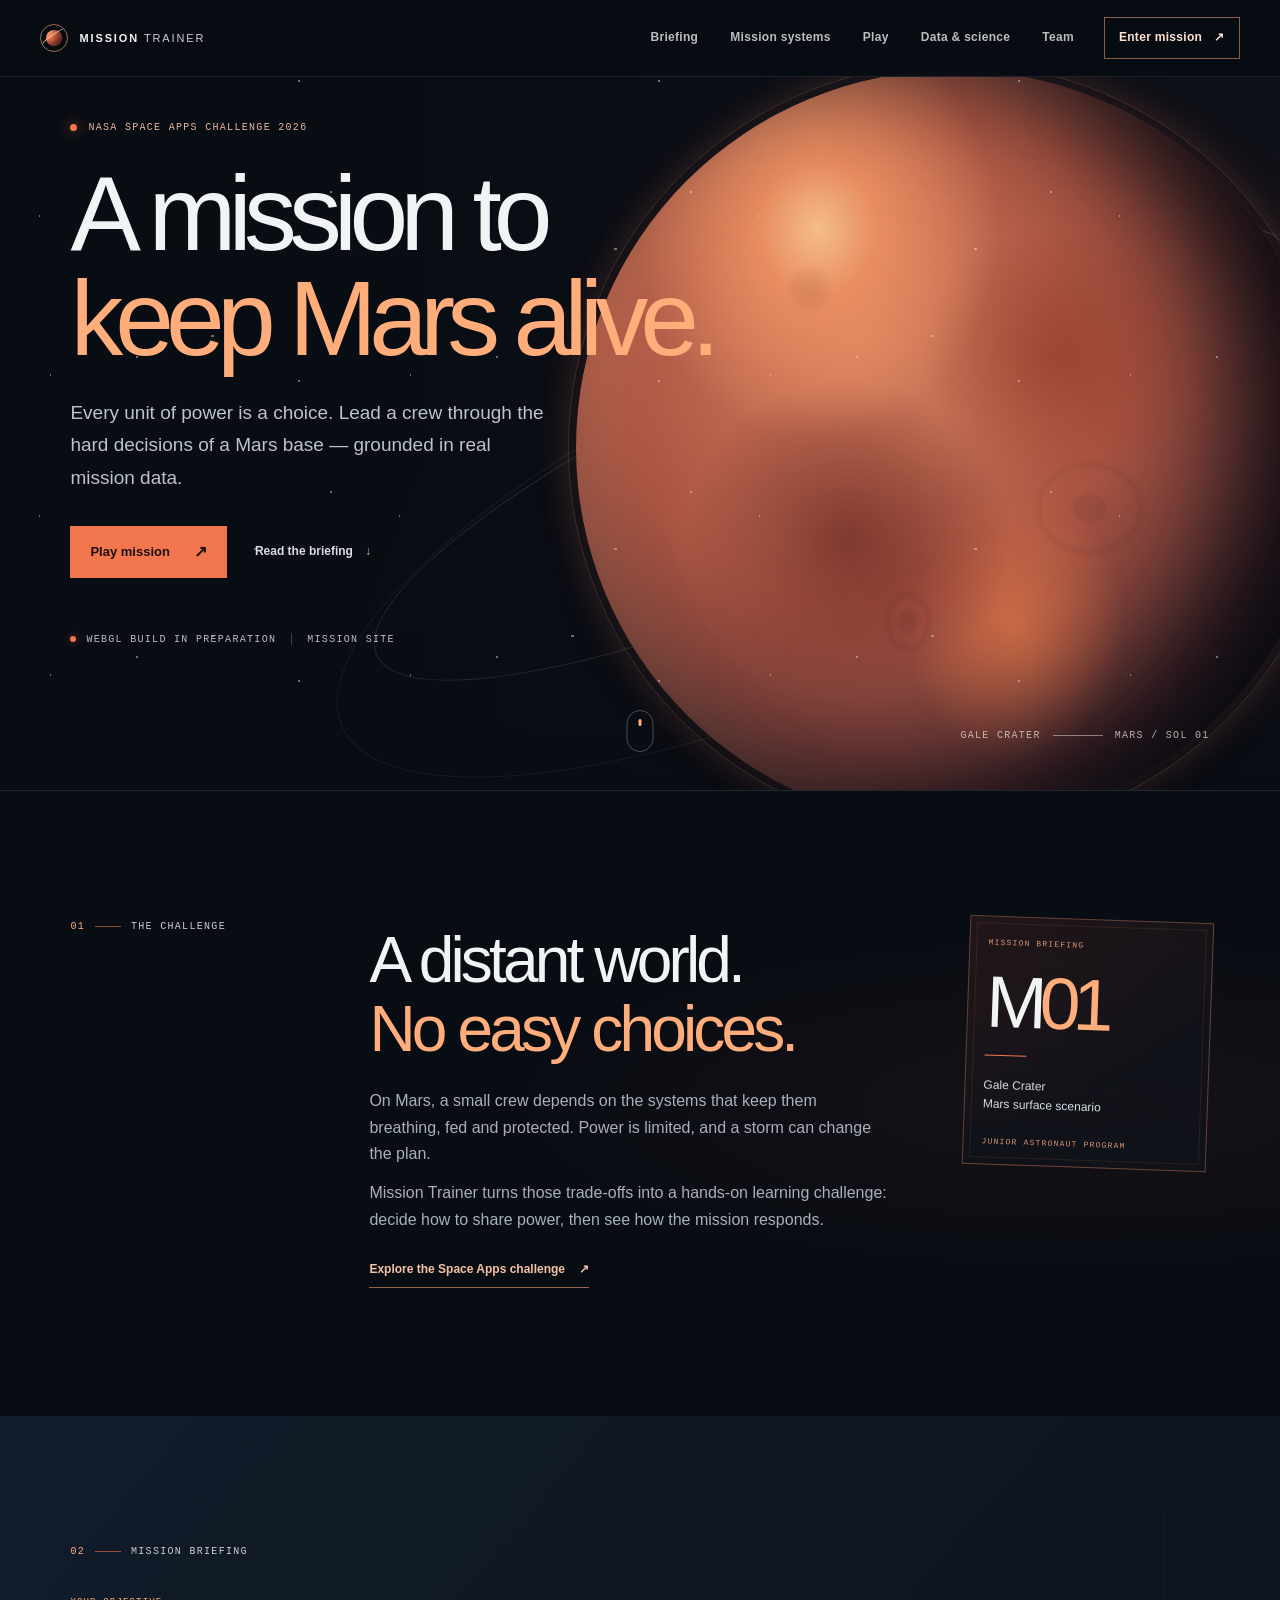
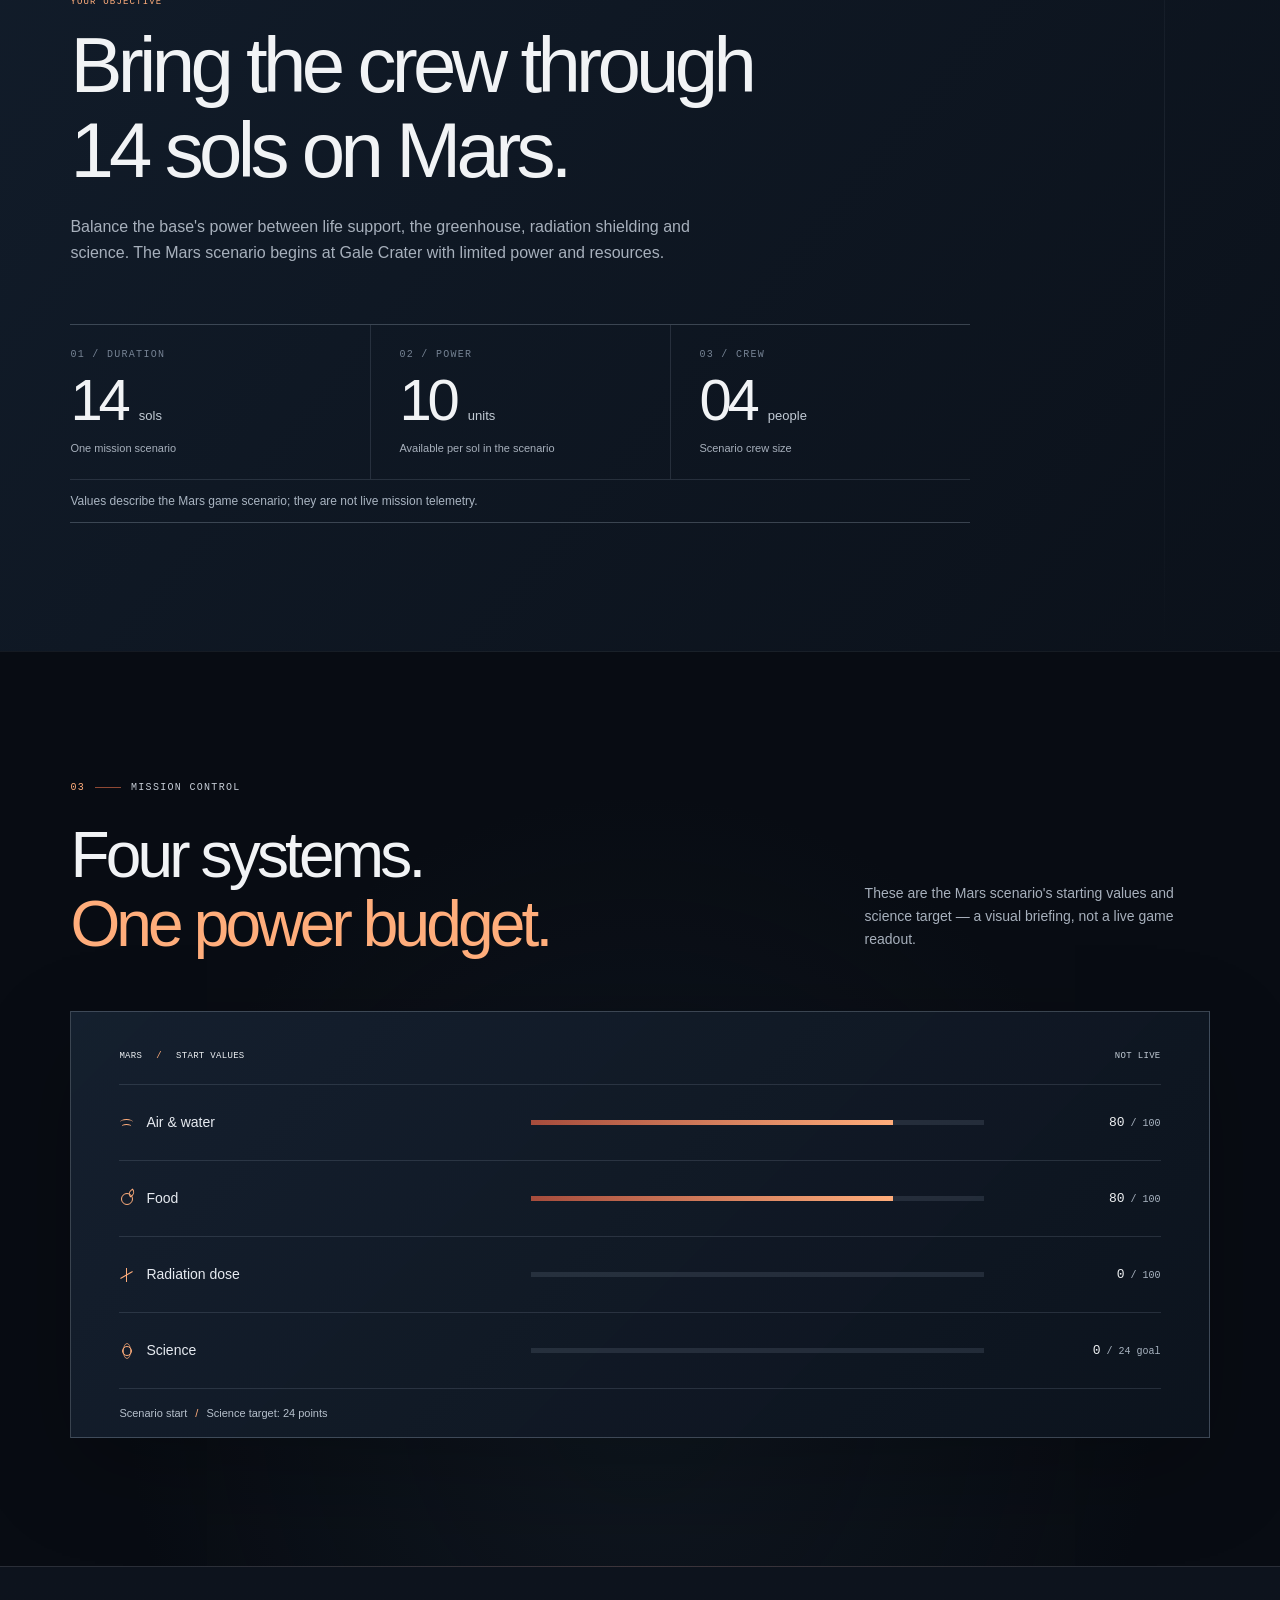
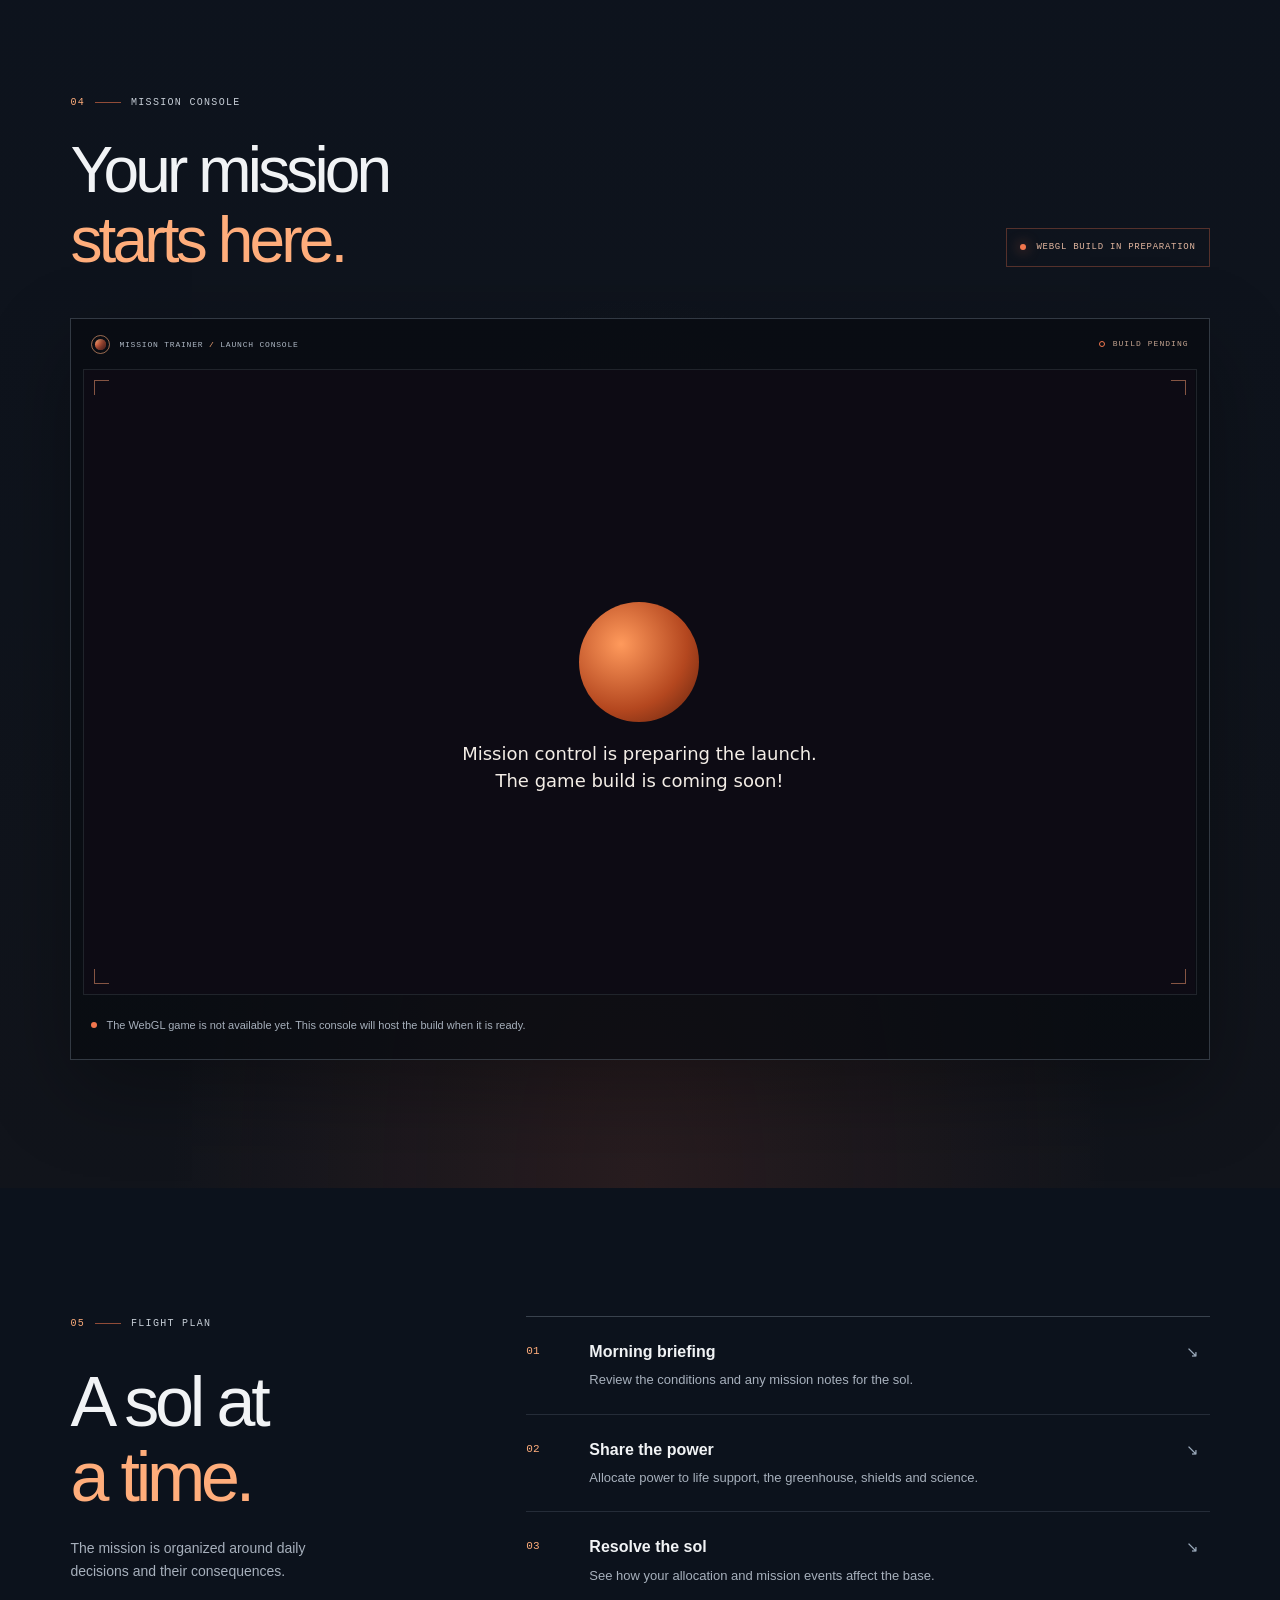
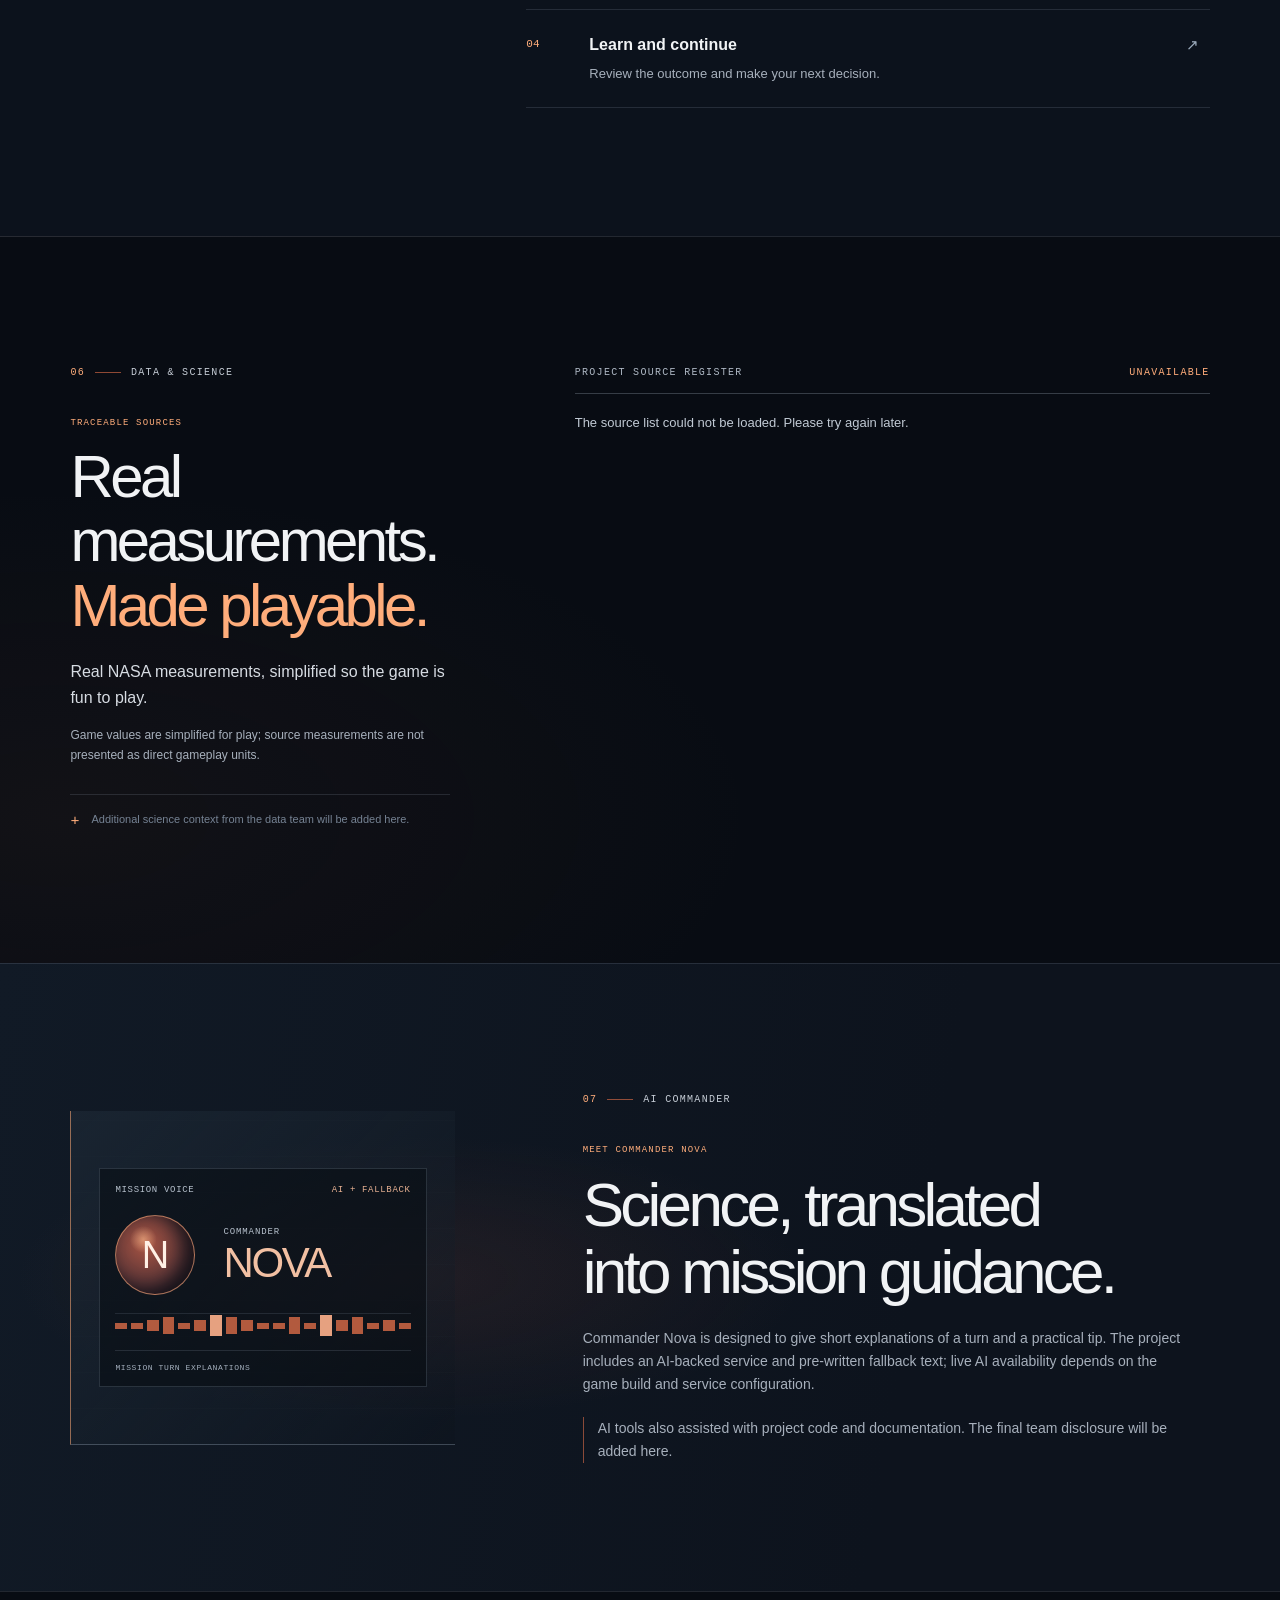
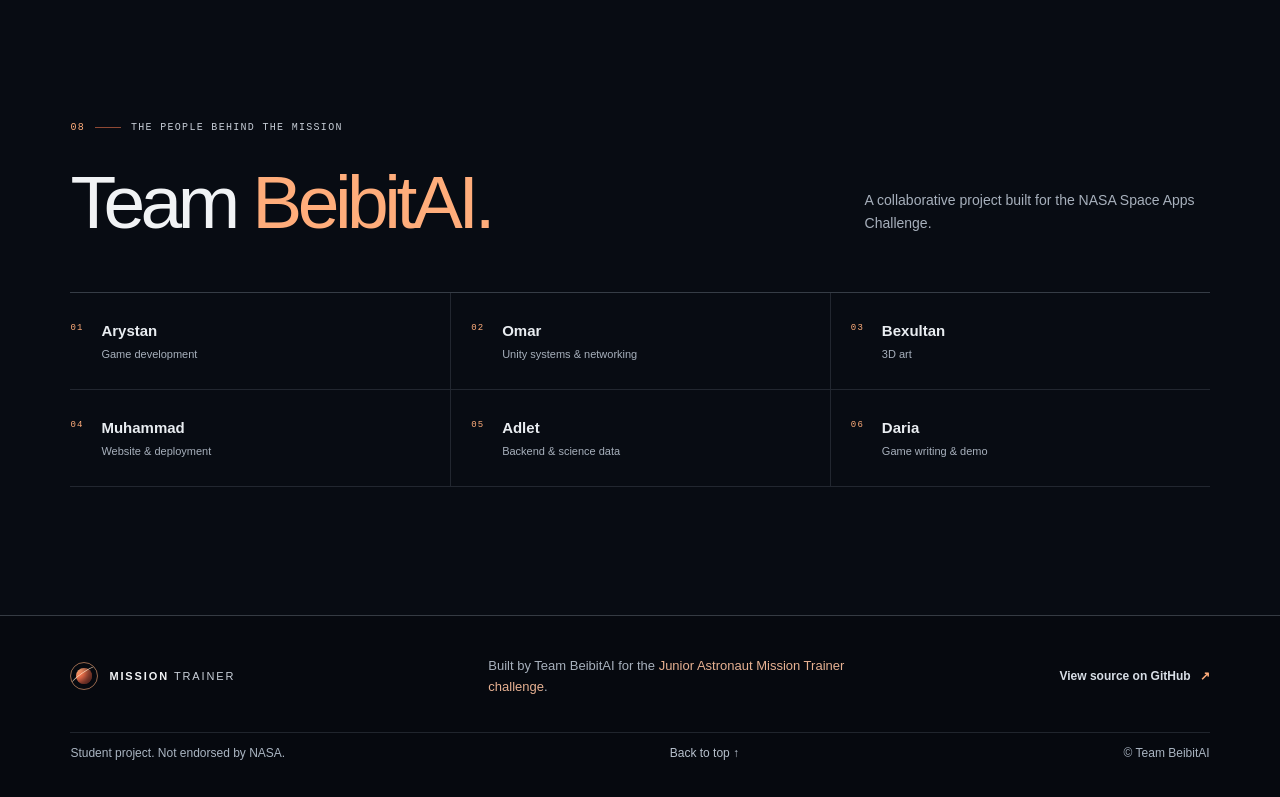
==== commit 1e5b7a78: "небольшие фиксы" ====
--- a/web/index.html
+++ b/web/index.html
@@ -118,32 +118,32 @@
         </div>
         <div class="control-panel">
           <div class="panel-topline">
-            <span><span class="panel-light"></span> MARS / GALE CRATER</span>
-            <span>SCENARIO BASELINE <span class="panel-separator">/</span> NOT LIVE TELEMETRY</span>
+            <span>MARS <span class="panel-separator">/</span> START VALUES</span>
+            <span>NOT LIVE</span>
           </div>
           <div class="resource-list">
             <div class="resource-row">
               <span class="resource-name"><i class="resource-symbol symbol-air" aria-hidden="true"></i>Air &amp; water</span>
-              <div class="resource-track" aria-hidden="true"><span style="--level: 80%"></span></div>
+              <div class="resource-track" role="meter" aria-label="Air and water starting level" aria-valuemin="0" aria-valuemax="100" aria-valuenow="80" aria-valuetext="80 out of 100"><span style="--level: 80%"></span></div>
               <strong>80<span class="resource-unit"> / 100</span></strong>
             </div>
             <div class="resource-row">
               <span class="resource-name"><i class="resource-symbol symbol-food" aria-hidden="true"></i>Food</span>
-              <div class="resource-track" aria-hidden="true"><span style="--level: 80%"></span></div>
+              <div class="resource-track" role="meter" aria-label="Food starting level" aria-valuemin="0" aria-valuemax="100" aria-valuenow="80" aria-valuetext="80 out of 100"><span style="--level: 80%"></span></div>
               <strong>80<span class="resource-unit"> / 100</span></strong>
             </div>
             <div class="resource-row">
               <span class="resource-name"><i class="resource-symbol symbol-dose" aria-hidden="true"></i>Radiation dose</span>
-              <div class="resource-track" aria-hidden="true"><span style="--level: 0%"></span></div>
+              <div class="resource-track" role="meter" aria-label="Radiation dose starting level" aria-valuemin="0" aria-valuemax="100" aria-valuenow="0" aria-valuetext="0 out of 100"><span style="--level: 0%"></span></div>
               <strong>0<span class="resource-unit"> / 100</span></strong>
             </div>
             <div class="resource-row">
               <span class="resource-name"><i class="resource-symbol symbol-science" aria-hidden="true"></i>Science</span>
-              <div class="resource-track" aria-hidden="true"><span style="--level: 0%"></span></div>
+              <div class="resource-track" role="meter" aria-label="Science starting score" aria-valuemin="0" aria-valuemax="24" aria-valuenow="0" aria-valuetext="0 points, goal 24"><span style="--level: 0%"></span></div>
               <strong>0<span class="resource-unit"> / 24 goal</span></strong>
             </div>
           </div>
-          <div class="panel-bottomline"><span>POWER IS A DAILY DECISION</span><span>SCENARIO CONFIGURATION / MARS</span></div>
+          <div class="panel-bottomline"><span>Scenario start <span class="panel-separator">/</span> Science target: 24 points</span></div>
         </div>
       </div>
     </section>
@@ -221,11 +221,17 @@
     <section class="commander-section section-pad" id="commander" aria-labelledby="commander-title">
       <div class="page-width commander-layout">
         <div class="commander-graphic" aria-hidden="true">
-          <div class="commander-orbit orbit-a"></div>
-          <div class="commander-orbit orbit-b"></div>
-          <div class="commander-core"><span>N</span><i></i></div>
-          <span class="commander-label label-top">VOICE / NOVA</span>
-          <span class="commander-label label-bottom">MISSION SUPPORT</span>
+          <div class="commander-id-card">
+            <div class="commander-card-top"><span>MISSION VOICE</span><span>AI + FALLBACK</span></div>
+            <div class="commander-card-body">
+              <div class="commander-core"><span>N</span></div>
+              <div class="commander-card-name"><span>COMMANDER</span><strong>NOVA</strong></div>
+            </div>
+            <div class="commander-wave">
+              <i></i><i></i><i></i><i></i><i></i><i></i><i></i><i></i><i></i><i></i><i></i><i></i><i></i><i></i><i></i><i></i><i></i><i></i><i></i>
+            </div>
+            <div class="commander-card-foot">MISSION TURN EXPLANATIONS</div>
+          </div>
         </div>
         <div class="commander-copy">
           <div class="section-kicker"><span>07</span><span class="kicker-rule"></span><span>AI COMMANDER</span></div>
--- a/web/assets/css/site.css
+++ b/web/assets/css/site.css
@@ -108,9 +108,7 @@
   z-index: 10;
   inset: 0 0 auto;
   border-bottom: 1px solid rgba(226, 232, 239, 0.1);
-  background: rgba(8, 12, 19, 0.82);
-  -webkit-backdrop-filter: blur(16px);
-  backdrop-filter: blur(16px);
+  background: rgba(8, 12, 19, 0.96);
 }
 
 .nav-shell {
@@ -248,7 +246,6 @@
   height: 83%;
   border-radius: 50%;
   background: radial-gradient(ellipse, rgba(186, 78, 51, 0.19), rgba(98, 45, 37, 0.08) 40%, transparent 69%);
-  filter: blur(12px);
 }
 
 .hero-planet {
@@ -269,7 +266,7 @@
   box-shadow:
     inset -80px -24px 110px rgba(6, 9, 15, 0.94),
     inset 27px 8px 55px rgba(255, 190, 135, 0.17),
-    0 0 100px rgba(199, 81, 52, 0.15);
+    0 0 54px rgba(199, 81, 52, 0.15);
 }
 
 .planet-surface {
@@ -285,7 +282,6 @@
     radial-gradient(ellipse at 72% 28%, rgba(104, 49, 43, 0.13), transparent 21%),
     radial-gradient(ellipse at 47% 47%, rgba(241, 169, 122, 0.1), transparent 29%);
   opacity: 0.72;
-  mix-blend-mode: multiply;
 }
 
 .planet-rim {
@@ -353,7 +349,6 @@
 .sources-heading,
 .source-index,
 .source-provider,
-.commander-label,
 .team-index,
 .chrome-state {
   font-family: var(--font-mono);
@@ -463,14 +458,14 @@
   gap: 10px;
   margin-top: 54px;
   color: #b6bec8;
-  font-size: 9px;
+  font-size: 10px;
 }
 
 .hero-status .status-pulse {
   width: 6px;
   height: 6px;
-  background: var(--signal);
-  box-shadow: 0 0 10px rgba(121, 199, 168, 0.55);
+  background: var(--mars-orange);
+  box-shadow: 0 0 10px rgba(242, 118, 77, 0.55);
 }
 
 .status-divider {
@@ -487,7 +482,7 @@
   align-items: center;
   gap: 12px;
   color: rgba(234, 224, 218, 0.76);
-  font-size: 9px;
+  font-size: 10px;
 }
 
 .caption-line {
@@ -541,7 +536,7 @@
   align-items: center;
   gap: 10px;
   color: #c5ccd5;
-  font-size: 9px;
+  font-size: 10px;
   white-space: nowrap;
 }
 
@@ -735,7 +730,7 @@
 
 .spec-index {
   color: var(--text-dim);
-  font-size: 9px;
+  font-size: 10px;
 }
 
 .spec-item strong {
@@ -767,8 +762,10 @@
   padding: 12px 0;
   border-top: 1px solid var(--line);
   color: var(--text-dim);
-  font-size: 9px;
-  letter-spacing: 0.06em;
+  color: #a9b4c1;
+  font-family: var(--font-body);
+  font-size: 12px;
+  letter-spacing: 0;
 }
 
 .control-section {
@@ -814,25 +811,22 @@
 .panel-bottomline {
   display: flex;
   align-items: center;
-  justify-content: space-between;
+  justify-content: flex-start;
   gap: 14px;
-  color: #aab5c2;
-  font-size: 8px;
+  color: #c1cad4;
+  font-size: 9px;
+  letter-spacing: 0.035em;
 }
 
 .panel-topline > span:first-child {
   display: inline-flex;
   align-items: center;
   gap: 9px;
-  color: #e2e7ec;
-}
-
-.panel-light {
-  width: 6px;
-  height: 6px;
-  border-radius: 50%;
-  background: var(--mars-orange);
-  box-shadow: 0 0 11px rgba(242, 118, 77, 0.5);
+  color: #edf0f3;
+}
+
+.panel-topline {
+  justify-content: space-between;
 }
 
 .panel-separator {
@@ -848,7 +842,7 @@
 .resource-row {
   display: grid;
   grid-template-columns: minmax(180px, 0.8fr) minmax(140px, 1fr) minmax(88px, 0.28fr);
-  min-height: 70px;
+  min-height: 76px;
   align-items: center;
   gap: clamp(16px, 4vw, 50px);
   border-bottom: 1px solid var(--line);
@@ -858,8 +852,8 @@
   display: inline-flex;
   align-items: center;
   gap: 11px;
-  color: #dce2e8;
-  font-size: 13px;
+  color: #e6eaf0;
+  font-size: 14px;
 }
 
 .resource-symbol {
@@ -945,6 +939,7 @@
 }
 
 .resource-track {
+  position: relative;
   height: 5px;
   overflow: hidden;
   background: rgba(179, 194, 211, 0.13);
@@ -961,21 +956,23 @@
   justify-self: end;
   color: #f0f2f4;
   font-family: var(--font-mono);
-  font-size: 12px;
+  font-size: 13px;
   font-weight: 500;
   white-space: nowrap;
 }
 
 .resource-unit {
-  color: var(--text-dim);
-  font-size: 9px;
+  color: #a9b4c1;
+  font-size: 10px;
   font-weight: 400;
 }
 
 .panel-bottomline {
   min-height: 48px;
-  color: var(--text-dim);
-  font-size: 8px;
+  color: #b6c0cc;
+  font-family: var(--font-body);
+  font-size: 11px;
+  letter-spacing: 0;
 }
 
 .play-section {
@@ -1306,7 +1303,7 @@
   padding: 0 0 13px;
   border-bottom: 1px solid var(--line-strong);
   color: #aeb8c4;
-  font-size: 8px;
+  font-size: 10px;
 }
 
 .sources-heading span:last-child {
@@ -1319,7 +1316,7 @@
 
 .source-row {
   display: grid;
-  grid-template-columns: 30px minmax(0, 1fr) 18px;
+  grid-template-columns: 30px minmax(0, 1fr) max-content;
   align-items: start;
   gap: 13px;
   padding: 17px 4px 17px 0;
@@ -1336,13 +1333,13 @@
 .source-index {
   padding-top: 3px;
   color: var(--mars-light);
-  font-size: 9px;
+  font-size: 10px;
 }
 
 .source-copy h3 {
   margin: 0;
-  color: #e8ebef;
-  font-size: 13px;
+  color: #f0f3f6;
+  font-size: 15px;
   font-weight: 600;
   line-height: 1.4;
 }
@@ -1350,22 +1347,25 @@
 .source-provider {
   display: block;
   margin-top: 4px;
-  color: #a4afbd;
-  font-size: 8px;
-  letter-spacing: 0.07em;
+  color: #c1cad4;
+  font-family: var(--font-body);
+  font-size: 11px;
+  letter-spacing: 0.015em;
 }
 
 .source-copy p {
-  margin: 7px 0 0;
-  color: var(--text-secondary);
-  font-size: 11px;
+  margin: 6px 0 0;
+  color: #b7c1cd;
+  font-size: 13px;
   line-height: 1.55;
 }
 
 .source-arrow {
   padding-top: 2px;
-  color: #99a7b8;
-  font-size: 13px;
+  color: #efad8a;
+  font-size: 11px;
+  font-weight: 600;
+  white-space: nowrap;
   transition: color 180ms ease, transform 180ms ease;
 }
 
@@ -1377,8 +1377,8 @@
 .sources-status {
   margin: 0;
   padding: 18px 0;
-  color: var(--text-secondary);
-  font-size: 12px;
+  color: #c1cad4;
+  font-size: 13px;
 }
 
 .commander-section {
@@ -1399,98 +1399,127 @@
 .commander-graphic {
   position: relative;
   display: grid;
-  width: min(100%, 360px);
-  aspect-ratio: 1;
+  width: min(100%, 420px);
+  aspect-ratio: 1.15;
   justify-self: center;
-  place-items: center;
-  border: 1px solid rgba(174, 193, 214, 0.14);
-  border-radius: 50%;
+  align-items: center;
+  padding: clamp(14px, 2.5vw, 28px);
+  border-left: 1px solid rgba(255, 173, 123, 0.56);
+  border-bottom: 1px solid var(--line-strong);
   background:
-    radial-gradient(circle at center, rgba(209, 115, 77, 0.17), rgba(22, 32, 46, 0.12) 32%, transparent 62%),
-    repeating-radial-gradient(circle at center, transparent 0 43px, rgba(188, 202, 218, 0.07) 44px, transparent 45px);
-}
-
-.commander-graphic::before,
-.commander-graphic::after {
-  position: absolute;
-  width: 5px;
-  height: 5px;
-  border: 1px solid var(--mars-light);
-  border-radius: 50%;
-  background: var(--space-850);
-  content: "";
-}
-
-.commander-graphic::before {
-  top: 18%;
-  left: 24%;
-}
-
-.commander-graphic::after {
-  right: 13%;
-  bottom: 31%;
-}
-
-.commander-orbit {
-  position: absolute;
-  width: 76%;
-  height: 42%;
-  transform: rotate(-42deg);
-  border: 1px solid rgba(255, 173, 123, 0.34);
-  border-radius: 50%;
-}
-
-.orbit-b {
-  width: 90%;
-  height: 55%;
-  transform: rotate(48deg);
-  border-color: rgba(177, 198, 219, 0.19);
+    linear-gradient(135deg, rgba(29, 41, 54, 0.68), rgba(10, 16, 24, 0.28)),
+    repeating-linear-gradient(0deg, transparent 0 35px, rgba(188, 202, 218, 0.035) 36px);
+}
+
+.commander-id-card {
+  min-width: 0;
+  padding: 14px 15px 11px;
+  border: 1px solid rgba(174, 193, 214, 0.18);
+  background: rgba(7, 11, 17, 0.55);
+}
+
+.commander-card-top,
+.commander-card-foot {
+  display: flex;
+  align-items: center;
+  justify-content: space-between;
+  gap: 12px;
+  color: #b7c1cd;
+  font-family: var(--font-mono);
+  font-size: 9px;
+  letter-spacing: 0.075em;
+}
+
+.commander-card-top span:last-child {
+  color: #e7b192;
+}
+
+.commander-card-body {
+  display: flex;
+  align-items: center;
+  gap: clamp(15px, 3vw, 28px);
+  padding-block: 18px;
 }
 
 .commander-core {
   position: relative;
   display: grid;
-  width: 84px;
-  height: 84px;
+  width: clamp(58px, 7vw, 80px);
+  height: clamp(58px, 7vw, 80px);
+  flex: 0 0 auto;
   place-items: center;
   border: 1px solid rgba(255, 173, 123, 0.55);
   border-radius: 50%;
-  background: radial-gradient(circle at 35% 30%, #9a5c4d, #342a32 65%, #151a25);
-  box-shadow: 0 0 45px rgba(232, 111, 73, 0.2), inset 0 0 21px rgba(255, 199, 159, 0.12);
+  background:
+    radial-gradient(circle at 35% 30%, rgba(255, 190, 143, 0.58), transparent 18%),
+    radial-gradient(circle at 38% 36%, #a95443, #432c33 72%, #171a24);
+  box-shadow: inset -10px -5px 16px rgba(4, 8, 14, 0.66);
 }
 
 .commander-core span {
-  color: #ffe1cf;
+  color: #fff0e5;
   font-family: var(--font-display);
-  font-size: 35px;
+  font-size: clamp(27px, 3.2vw, 38px);
   font-weight: 400;
 }
 
-.commander-core i {
-  position: absolute;
-  top: 17px;
-  right: 15px;
-  width: 5px;
-  height: 5px;
-  border-radius: 50%;
-  background: var(--signal);
-  box-shadow: 0 0 9px rgba(121, 199, 168, 0.7);
-}
-
-.commander-label {
-  position: absolute;
-  color: #c1cbd6;
+.commander-card-name {
+  display: flex;
+  min-width: 0;
+  flex-direction: column;
+}
+
+.commander-card-name span {
+  color: #b7c1cd;
+  font-family: var(--font-mono);
+  font-size: 9px;
+  letter-spacing: 0.1em;
+}
+
+.commander-card-name strong {
+  color: #f2c0a3;
+  font-family: var(--font-display);
+  font-size: clamp(28px, 4vw, 42px);
+  font-weight: 500;
+  letter-spacing: -0.055em;
+  line-height: 1.1;
+}
+
+.commander-wave {
+  display: flex;
+  height: 24px;
+  align-items: center;
+  gap: 4px;
+  margin-bottom: 13px;
+  border-top: 1px solid rgba(174, 193, 214, 0.13);
+}
+
+.commander-wave i {
+  display: block;
+  width: 2px;
+  height: 6px;
+  flex: 1 1 auto;
+  background: rgba(242, 118, 77, 0.72);
+}
+
+.commander-wave i:nth-child(3n) {
+  height: 11px;
+}
+
+.commander-wave i:nth-child(4n) {
+  height: 17px;
+}
+
+.commander-wave i:nth-child(7n) {
+  height: 21px;
+  background: #e6a180;
+}
+
+.commander-card-foot {
+  padding-top: 10px;
+  border-top: 1px solid var(--line);
+  color: #a4afbd;
   font-size: 8px;
-}
-
-.label-top {
-  top: 8%;
-  right: 5%;
-}
-
-.label-bottom {
-  bottom: 9%;
-  left: 8%;
 }
 
 .commander-copy h2 {
@@ -1591,7 +1620,7 @@
   max-width: 410px;
   margin: 0;
   color: var(--text-secondary);
-  font-size: 11px;
+  font-size: 13px;
 }
 
 .footer-main > p a {
@@ -1609,7 +1638,7 @@
   align-items: center;
   gap: 9px;
   color: #d8dee6;
-  font-size: 11px;
+  font-size: 12px;
   font-weight: 600;
   white-space: nowrap;
 }
@@ -1625,8 +1654,8 @@
   justify-content: space-between;
   gap: 15px;
   border-top: 1px solid var(--line);
-  color: #778393;
-  font-size: 10px;
+  color: #aab5c2;
+  font-size: 12px;
 }
 
 .footer-bottom a {
@@ -1842,7 +1871,7 @@
 
   .eyebrow {
     margin-bottom: 20px;
-    font-size: 8px;
+    font-size: 9px;
   }
 
   .hero h1 {
@@ -1867,13 +1896,13 @@
   .hero-status {
     flex-wrap: wrap;
     margin-top: 33px;
-    font-size: 8px;
+    font-size: 9px;
   }
 
   .hero-caption {
     right: var(--page-gutter);
     bottom: 32px;
-    font-size: 8px;
+    font-size: 9px;
   }
 
   .scroll-cue {
@@ -1990,8 +2019,8 @@
 
   .panel-topline,
   .panel-bottomline {
-    font-size: 7px;
-    letter-spacing: 0.07em;
+    font-size: 9px;
+    letter-spacing: 0.025em;
   }
 
   .panel-topline {
@@ -1999,7 +2028,7 @@
   }
 
   .panel-topline > span:last-child {
-    max-width: 46%;
+    max-width: none;
     text-align: right;
   }
 
@@ -2026,7 +2055,7 @@
   }
 
   .resource-unit {
-    font-size: 8px;
+    font-size: 9px;
   }
 
   .panel-bottomline {
@@ -2053,12 +2082,12 @@
 
   .chrome-brand {
     gap: 6px;
-    font-size: 7px;
+    font-size: 8px;
     letter-spacing: 0.04em;
   }
 
   .chrome-state {
-    font-size: 7px;
+    font-size: 8px;
   }
 
   .game-frame {
@@ -2133,7 +2162,8 @@
   }
 
   .commander-graphic {
-    width: min(76vw, 285px);
+    width: min(100%, 420px);
+    aspect-ratio: 1.28;
   }
 
   .commander-copy h2 {
@@ -2181,7 +2211,7 @@
   }
 
   .team-role {
-    font-size: 10px;
+    font-size: 11px;
   }
 
   .footer-main {
@@ -2198,14 +2228,14 @@
 
   .footer-github {
     justify-self: end;
-    font-size: 10px;
+    font-size: 11px;
   }
 
   .footer-bottom {
     flex-wrap: wrap;
     justify-content: space-between;
     padding-block: 12px;
-    font-size: 9px;
+    font-size: 11px;
   }
 }
 
@@ -2269,8 +2299,8 @@
 
   .hero-status {
     gap: 7px;
-    font-size: 7px;
-    letter-spacing: 0.08em;
+    font-size: 8px;
+    letter-spacing: 0.045em;
   }
 
   .status-divider {
@@ -2279,7 +2309,7 @@
 
   .hero-caption {
     gap: 7px;
-    font-size: 7px;
+    font-size: 8px;
   }
 
   .caption-line {
@@ -2288,8 +2318,8 @@
 
   .section-kicker {
     gap: 7px;
-    font-size: 8px;
-    letter-spacing: 0.1em;
+    font-size: 9px;
+    letter-spacing: 0.055em;
   }
 
   .kicker-rule {
@@ -2309,24 +2339,20 @@
 
   .panel-topline,
   .panel-bottomline {
-    font-size: 6px;
+    font-size: 9px;
   }
 
   .panel-topline {
     gap: 8px;
   }
 
-  .panel-topline > span:last-child {
-    max-width: 48%;
-  }
-
   .panel-separator {
     padding-inline: 2px;
   }
 
   .resource-name {
     gap: 8px;
-    font-size: 11px;
+    font-size: 12px;
   }
 
   .resource-symbol {
@@ -2338,33 +2364,36 @@
   }
 
   .chrome-brand {
-    font-size: 6px;
+    font-size: 7px;
   }
 
   .chrome-state {
     gap: 5px;
-    font-size: 6px;
+    font-size: 7px;
   }
 
   .game-toolbar p {
+    font-size: 10px;
+  }
+
+  .sources-heading {
     font-size: 9px;
-  }
-
-  .sources-heading {
-    font-size: 7px;
-    letter-spacing: 0.08em;
-  }
-
-  .source-row {
-    grid-template-columns: 23px minmax(0, 1fr) 15px;
-    gap: 9px;
+    letter-spacing: 0.015em;
   }
 
   .source-copy h3 {
+    font-size: 13px;
+  }
+
+  .source-provider {
+    font-size: 11px;
+  }
+
+  .source-copy p {
     font-size: 12px;
   }
 
-  .source-copy p {
+  .source-arrow {
     font-size: 10px;
   }
 
@@ -2374,6 +2403,7 @@
   }
 
   .team-role {
+    font-size: 11px;
     line-height: 1.4;
     overflow-wrap: anywhere;
   }
@@ -2386,10 +2416,16 @@
   .footer-main > p {
     grid-row: auto;
     grid-column: auto;
+    font-size: 12px;
   }
 
   .footer-github {
     justify-self: start;
+    font-size: 11px;
+  }
+
+  .footer-bottom {
+    font-size: 11px;
   }
 }
 
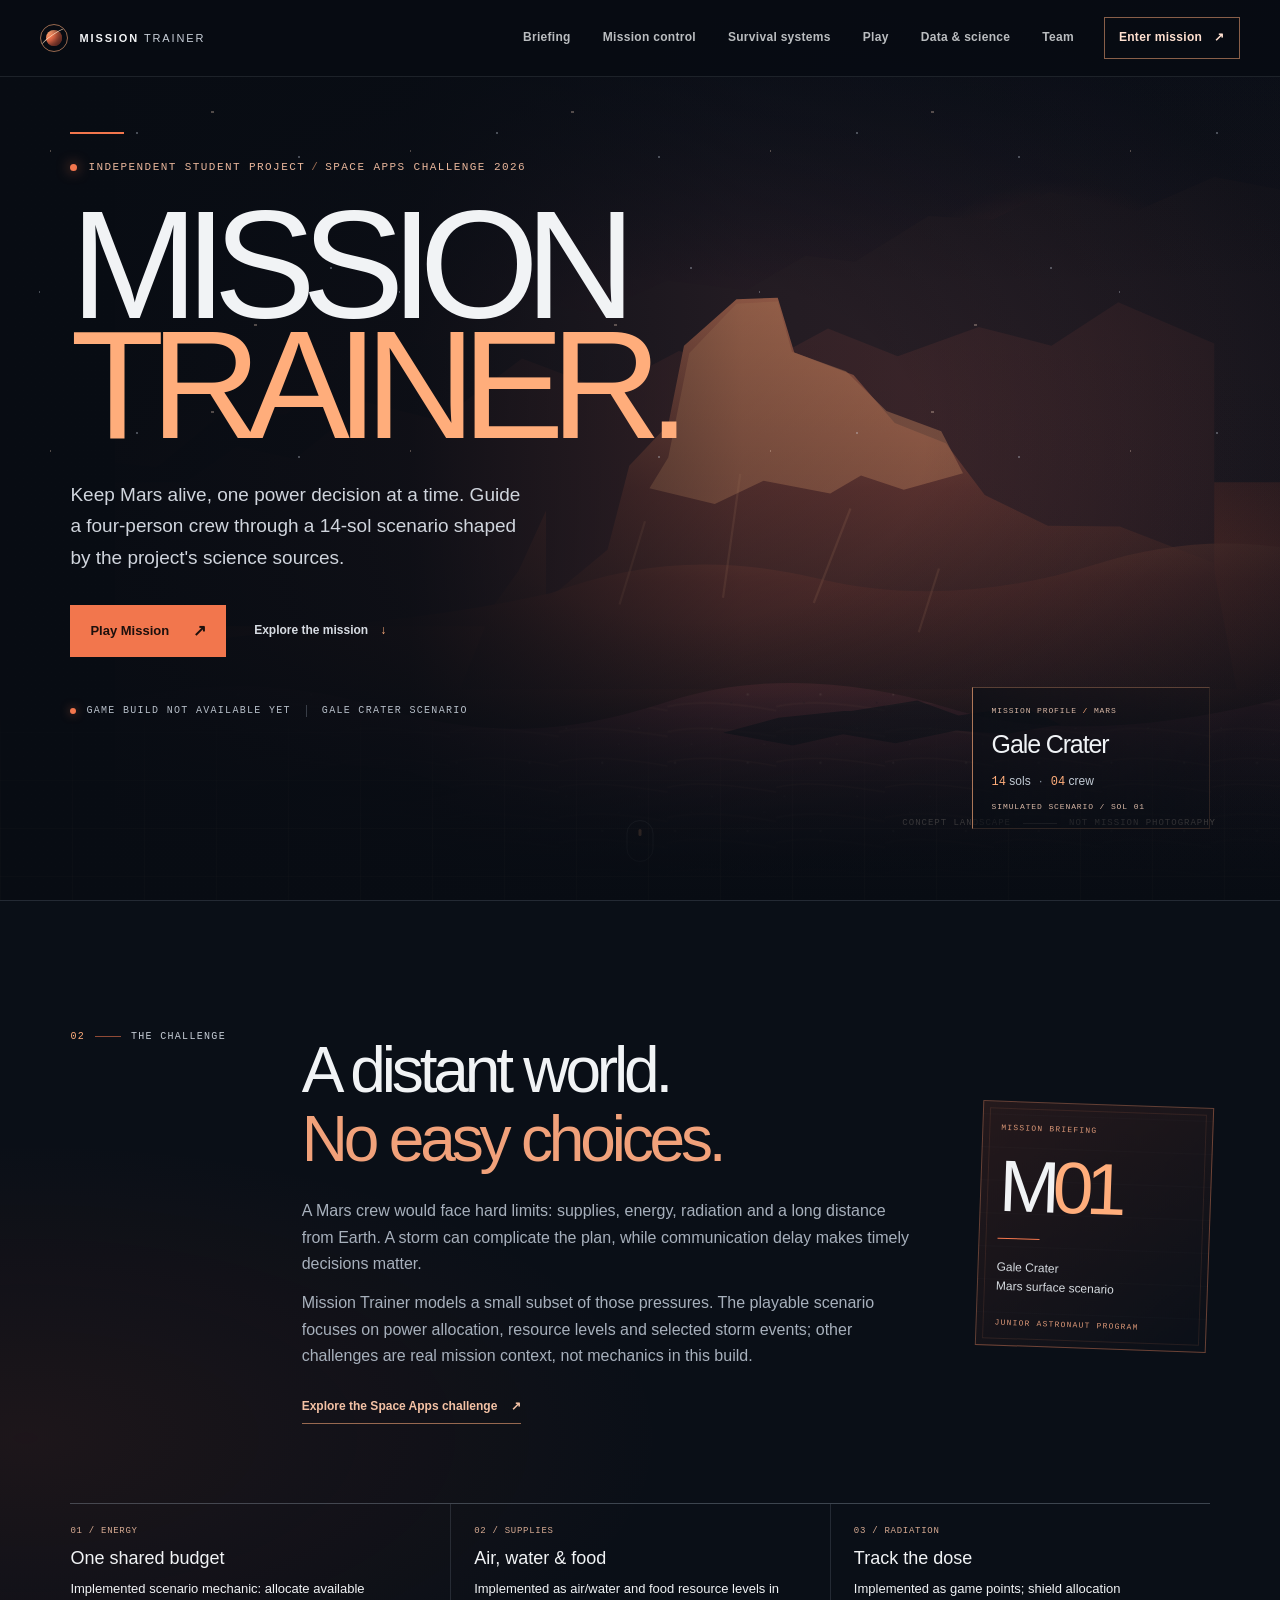
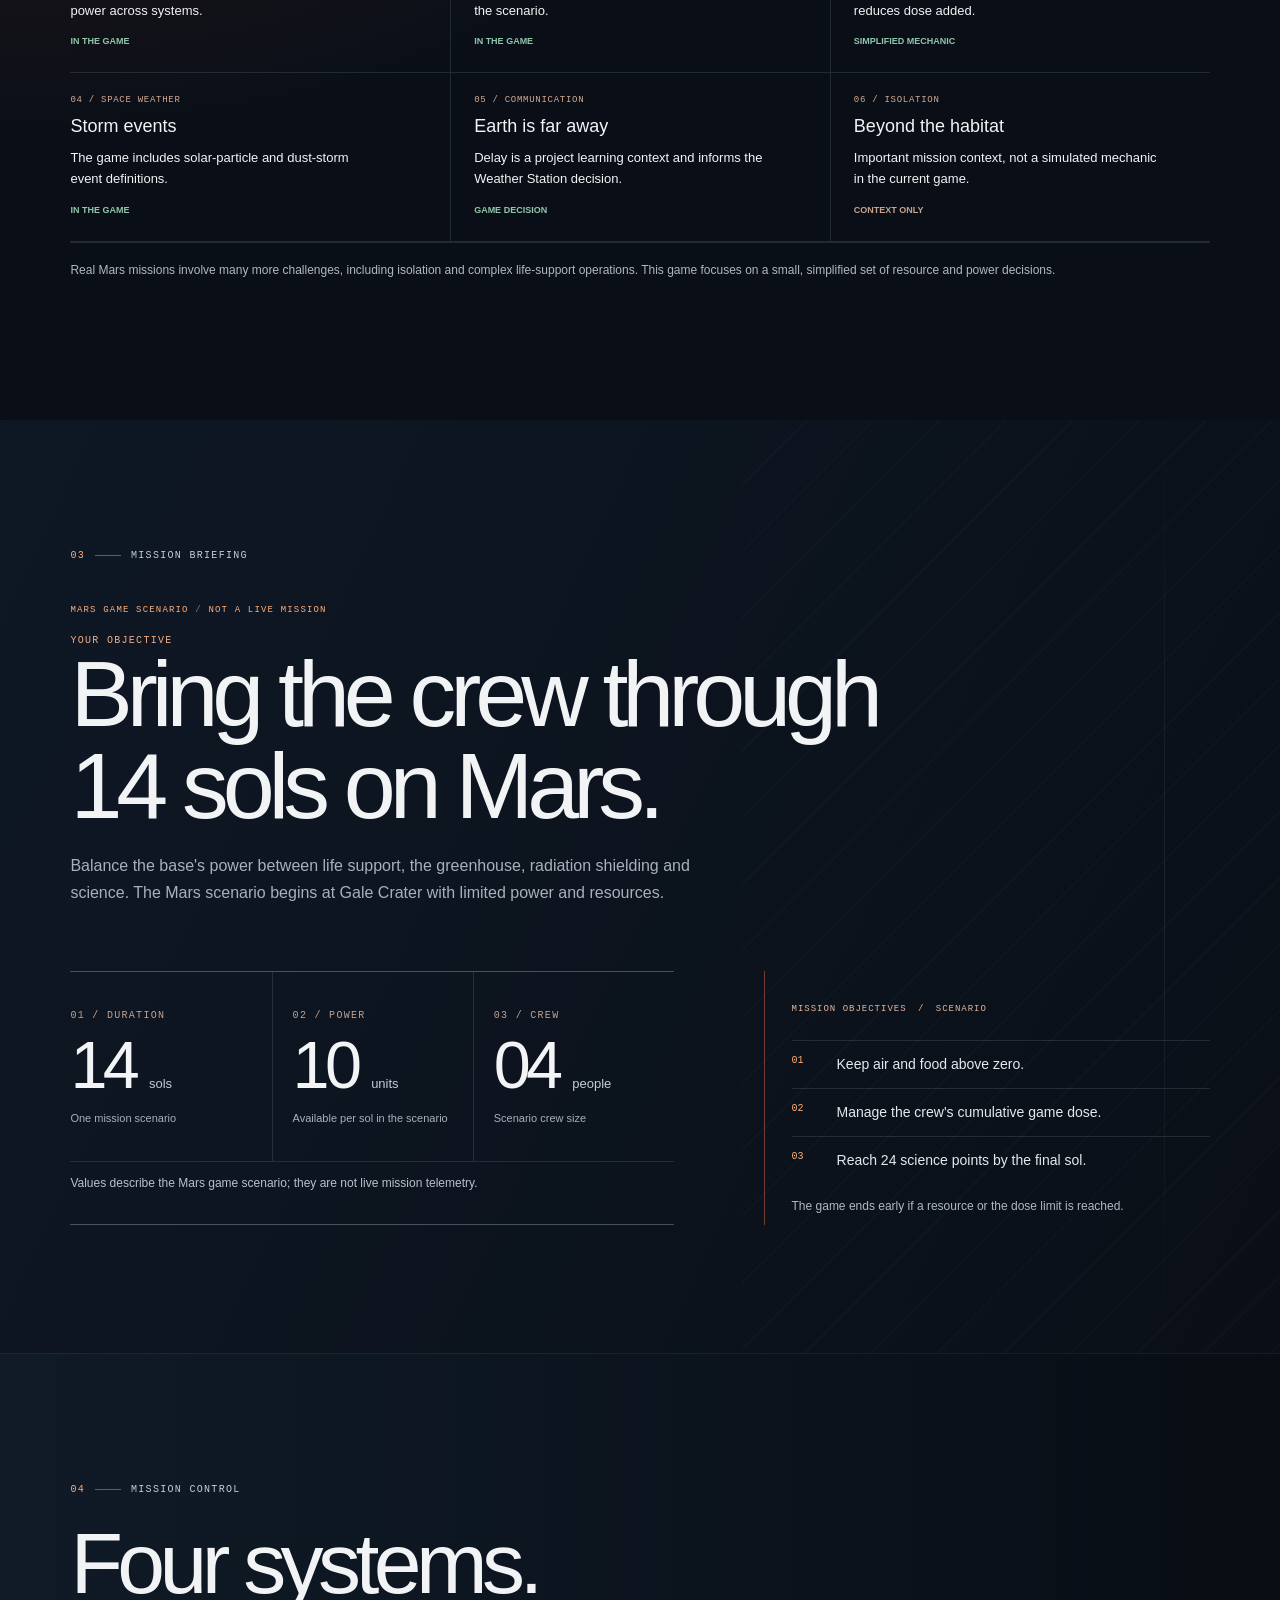
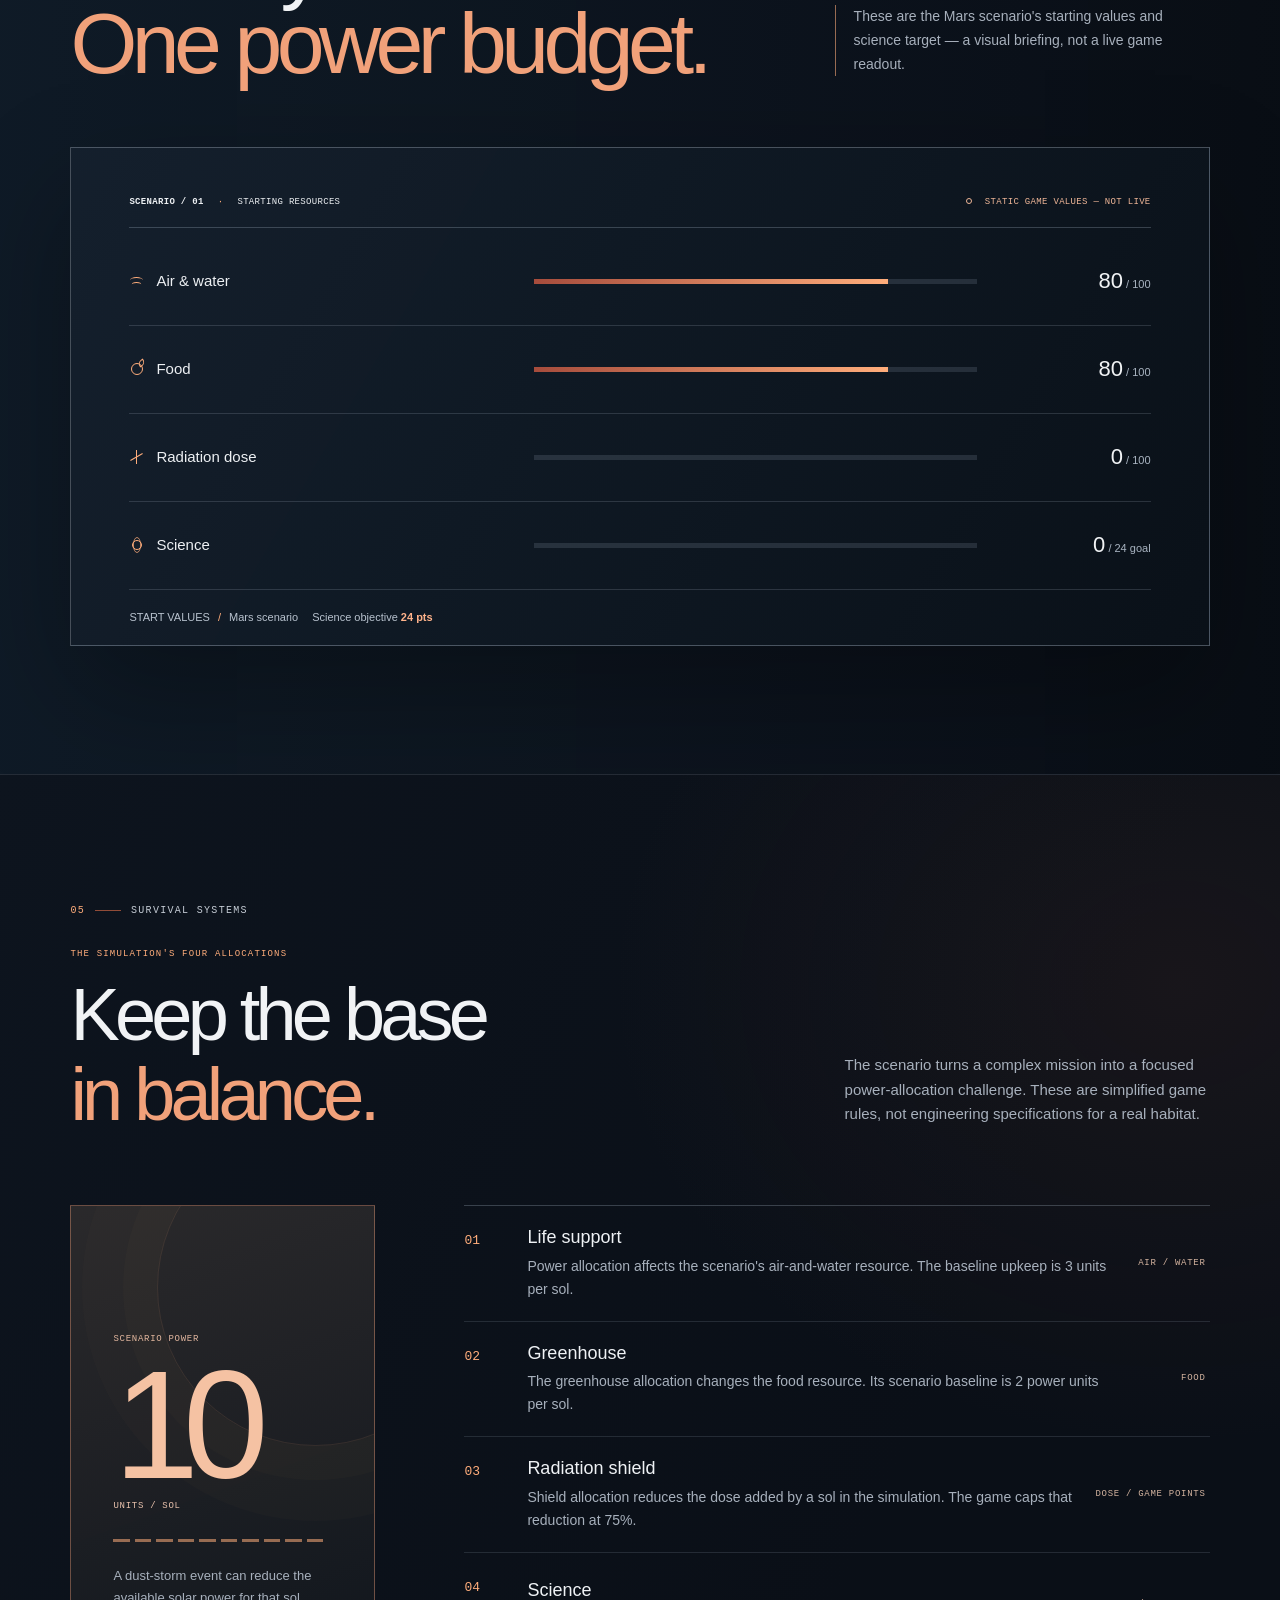
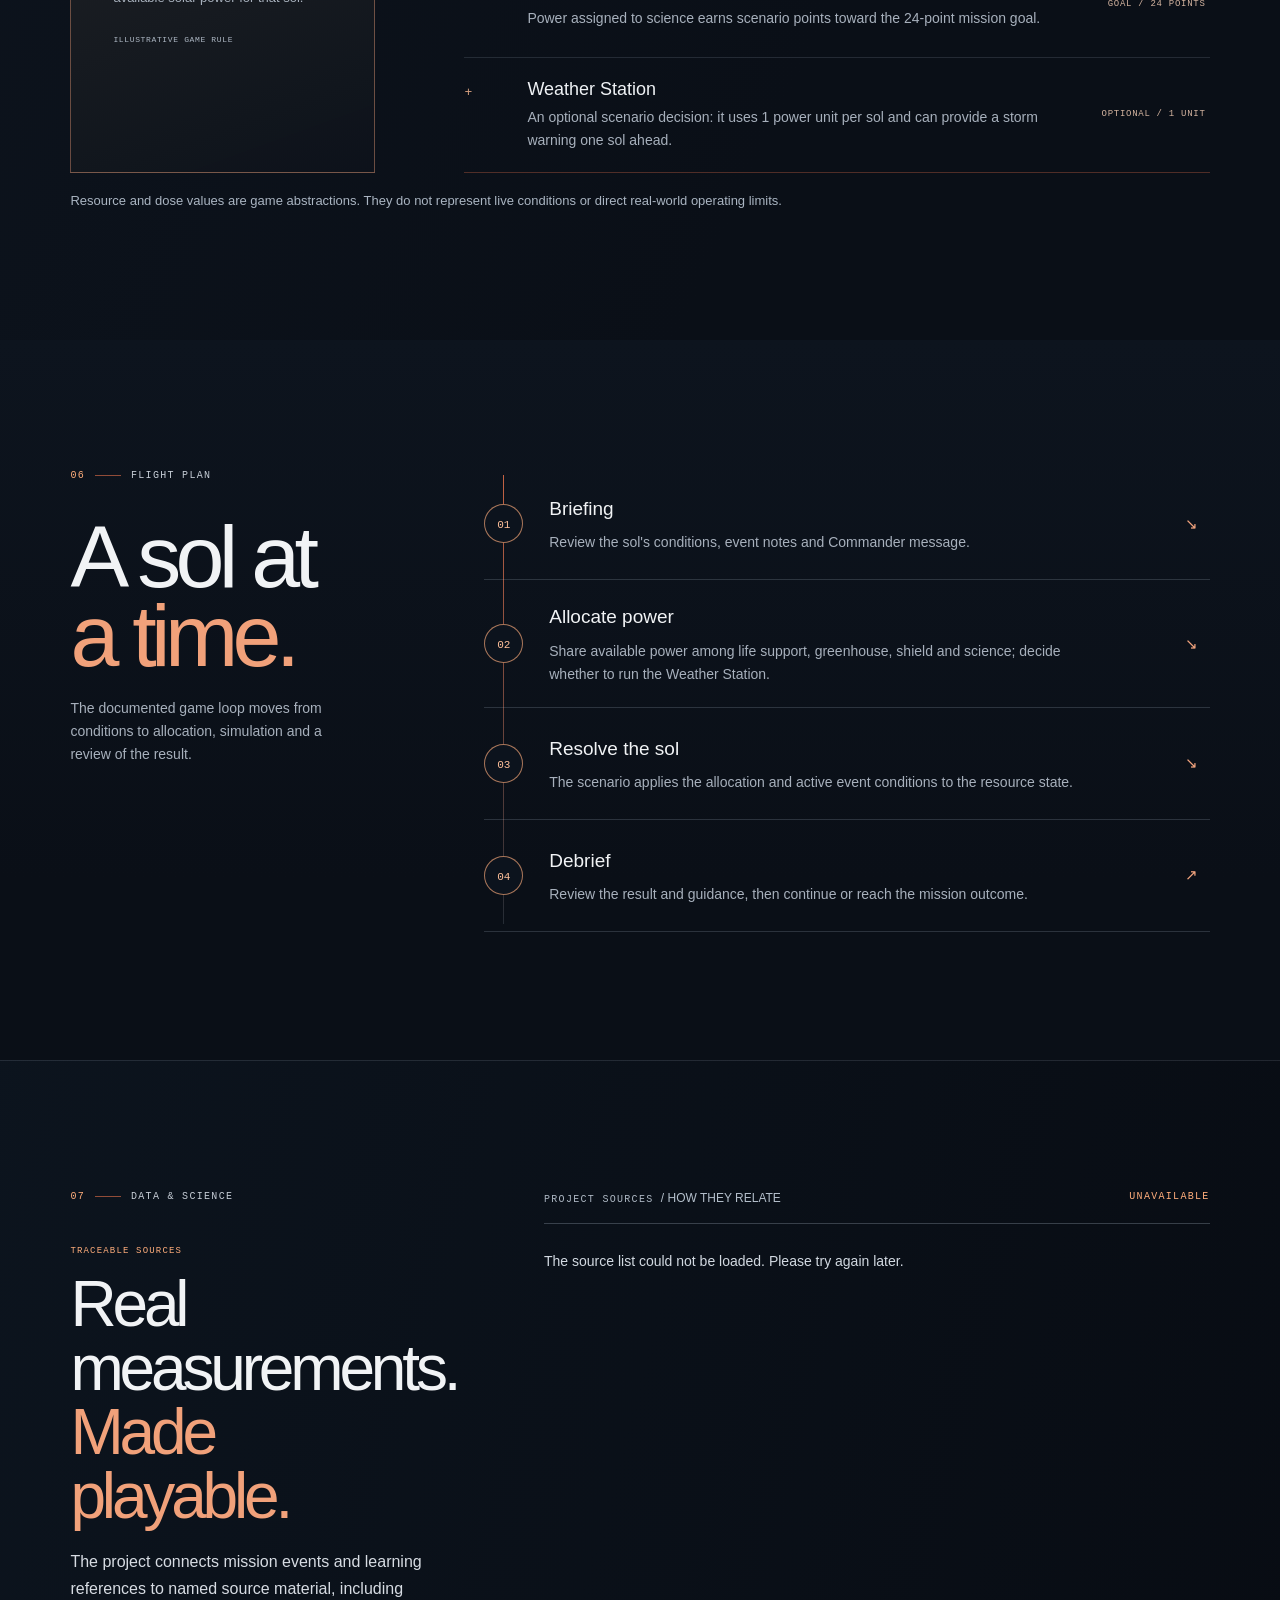
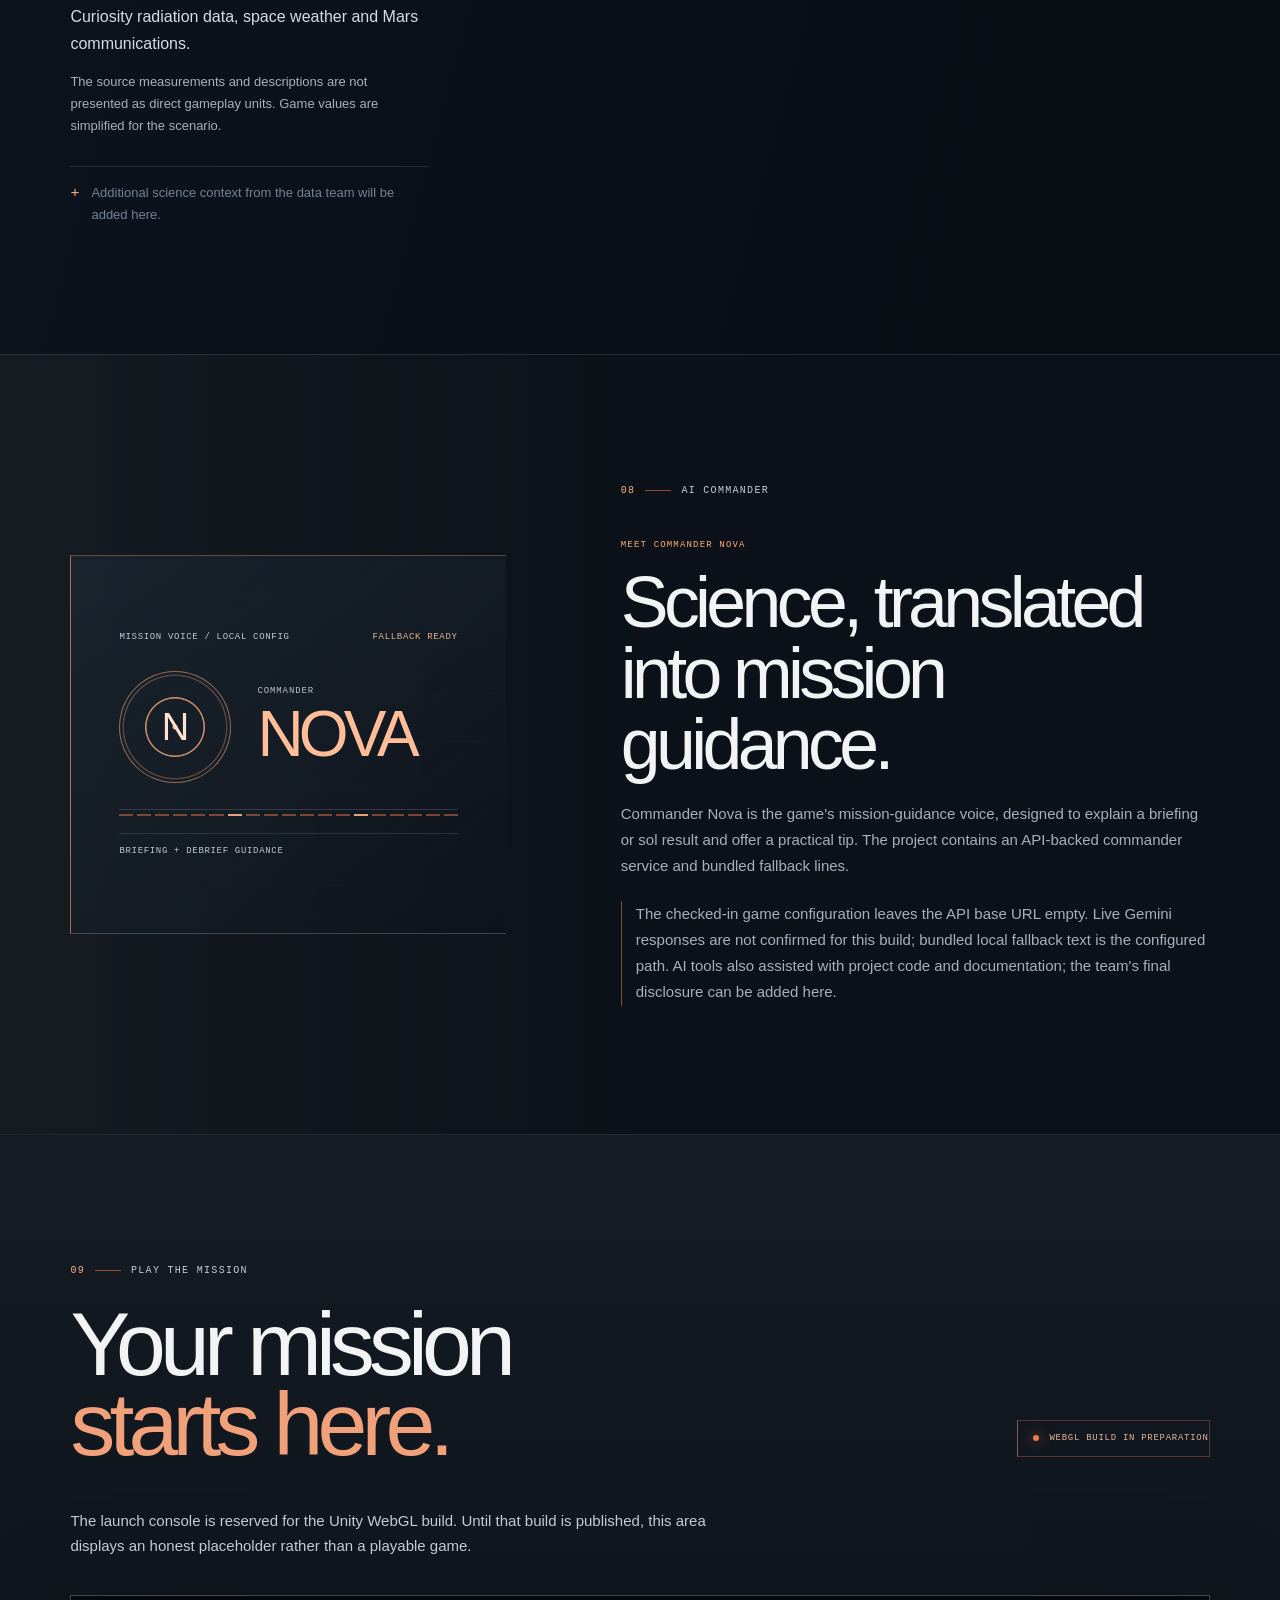
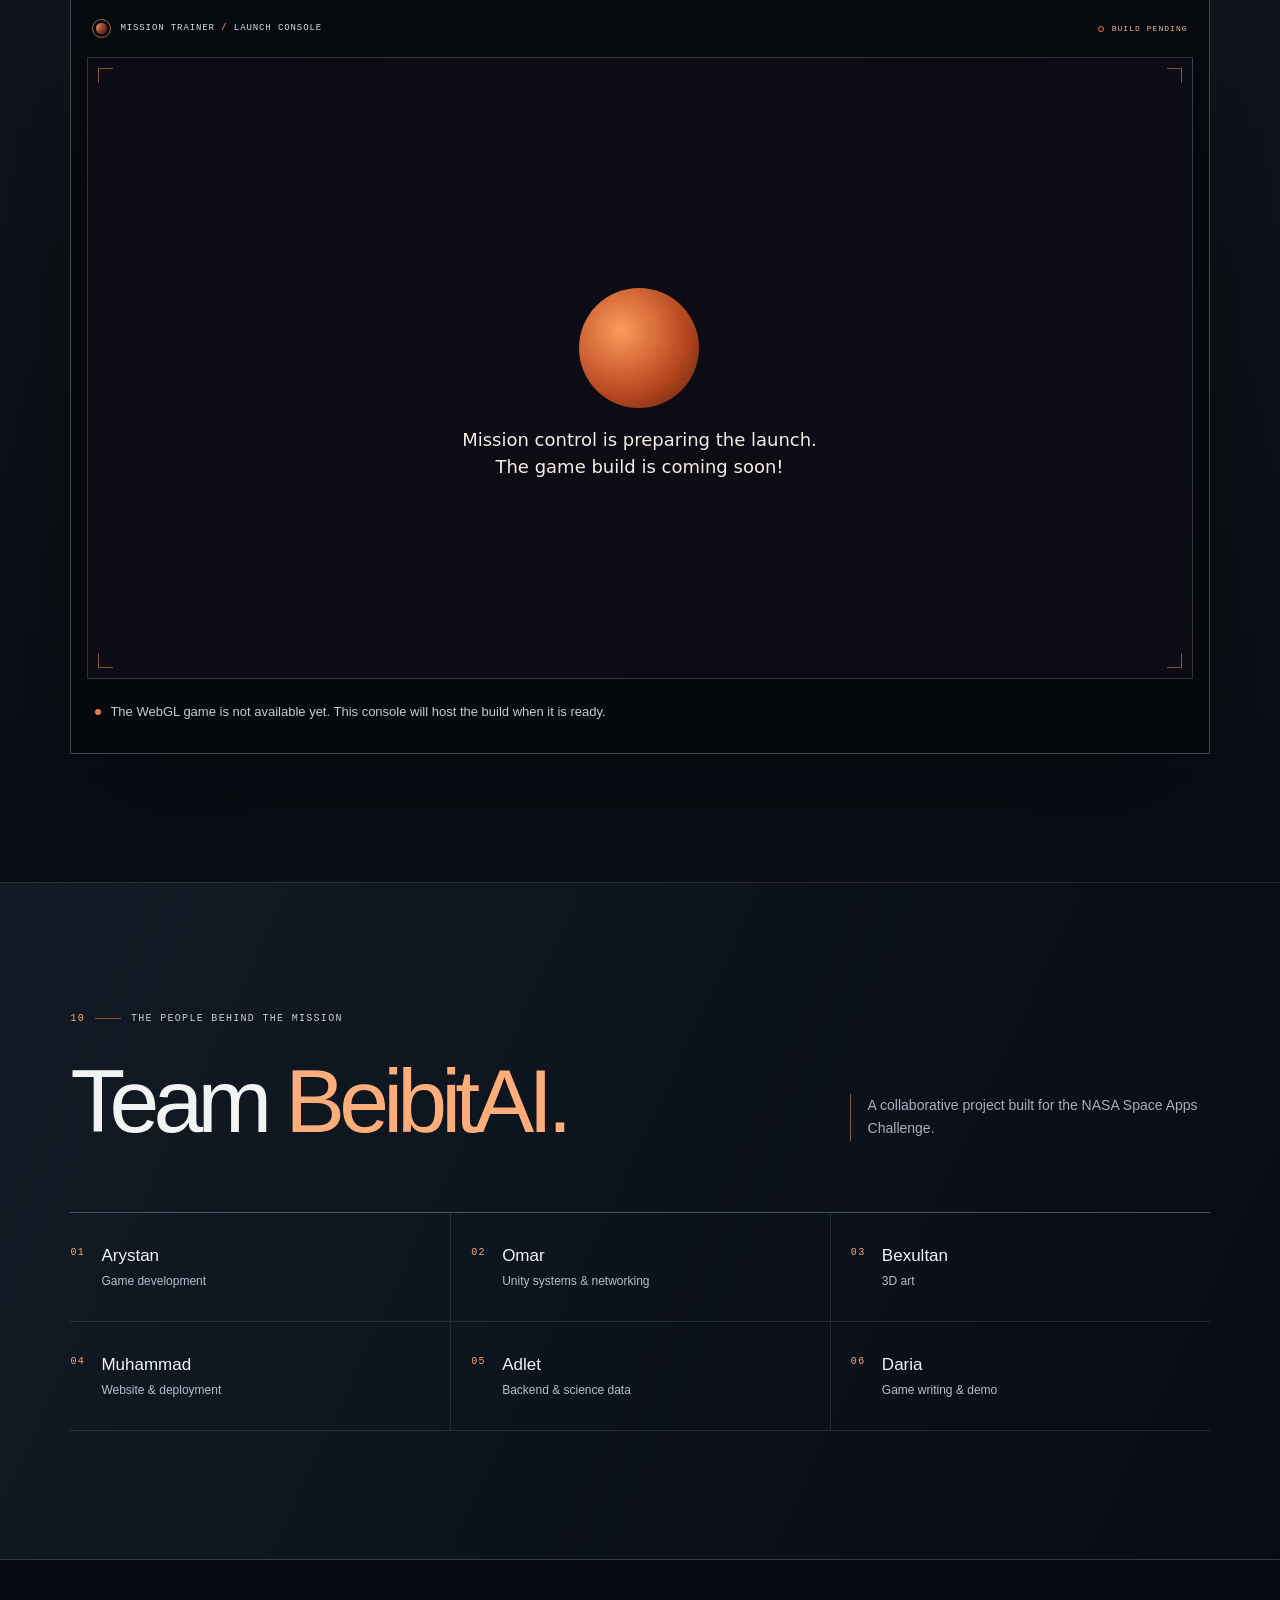
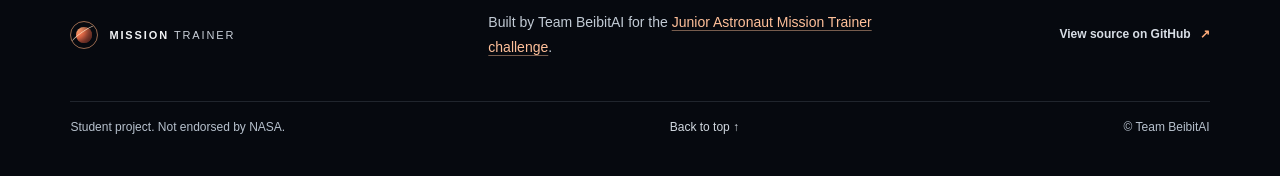
==== commit 48966ecb: "небольшие изменения" ====
--- a/web/index.html
+++ b/web/index.html
@@ -31,7 +31,8 @@
       </button>
       <nav class="primary-nav" id="primary-nav" aria-label="Main navigation">
         <a href="#briefing">Briefing</a>
-        <a href="#mission-control">Mission systems</a>
+        <a href="#mission-control">Mission control</a>
+        <a href="#survival">Survival systems</a>
         <a href="#play">Play</a>
         <a href="#science">Data &amp; science</a>
         <a href="#team">Team</a>
@@ -42,42 +43,43 @@
 
   <main id="main">
     <section class="hero" id="top" aria-labelledby="hero-title">
-      <div class="hero-atmosphere" aria-hidden="true"></div>
-      <div class="hero-orbit hero-orbit-one" aria-hidden="true"></div>
-      <div class="hero-orbit hero-orbit-two" aria-hidden="true"></div>
-      <div class="hero-planet" aria-hidden="true">
-        <div class="planet-surface"></div>
-        <div class="planet-rim"></div>
-      </div>
+      <figure class="hero-landscape">
+        <img src="assets/images/mars-expedition-concept.svg" alt="Stylized Mars landscape concept illustration, not a photograph of Gale Crater or a real mission." fetchpriority="high" decoding="async">
+        <figcaption class="hero-visual-caption"><span>CONCEPT LANDSCAPE</span><i></i><span>NOT MISSION PHOTOGRAPHY</span></figcaption>
+      </figure>
       <div class="hero-stars" aria-hidden="true"></div>
+      <div class="hero-grid" aria-hidden="true"></div>
       <div class="hero-content page-width">
-        <p class="eyebrow"><span class="eyebrow-dot"></span> NASA SPACE APPS CHALLENGE 2026</p>
-        <h1 id="hero-title">A mission to<br><span>keep Mars alive.</span></h1>
-        <p class="hero-copy">Every unit of power is a choice. Lead a crew through the hard decisions of a Mars base — grounded in real mission data.</p>
+        <p class="eyebrow"><span class="eyebrow-dot"></span> INDEPENDENT STUDENT PROJECT <span class="eyebrow-divider">/</span> SPACE APPS CHALLENGE 2026</p>
+        <h1 id="hero-title">Mission<br><span>Trainer.</span></h1>
+        <p class="hero-copy">Keep Mars alive, one power decision at a time. Guide a four-person crew through a 14-sol scenario shaped by the project's science sources.</p>
         <div class="hero-actions">
-          <a class="button button-primary" href="#play">Play mission <span aria-hidden="true">↗</span></a>
-          <a class="text-link" href="#briefing">Read the briefing <span aria-hidden="true">↓</span></a>
+          <a class="button button-primary" href="#play">Play Mission <span aria-hidden="true">↗</span></a>
+          <a class="text-link" href="#briefing">Explore the mission <span aria-hidden="true">↓</span></a>
         </div>
         <div class="hero-status">
           <span class="status-pulse" aria-hidden="true"></span>
-          <span>WEBGL BUILD IN PREPARATION</span>
+          <span>GAME BUILD NOT AVAILABLE YET</span>
           <span class="status-divider" aria-hidden="true"></span>
-          <span>MISSION SITE</span>
-        </div>
-      </div>
-      <div class="hero-caption" aria-hidden="true">
-        <span>GALE CRATER</span><span class="caption-line"></span><span>MARS / SOL 01</span>
+          <span>GALE CRATER SCENARIO</span>
+        </div>
+      </div>
+      <div class="hero-mission-plate" aria-label="Scenario facts: Gale Crater, 14 sols, four crew members">
+        <span class="plate-kicker">MISSION PROFILE <i>/</i> MARS</span>
+        <span class="plate-place">Gale Crater</span>
+        <span class="plate-facts"><b>14</b> sols <i>·</i> <b>04</b> crew</span>
+        <span class="plate-note">SIMULATED SCENARIO / SOL 01</span>
       </div>
       <a class="scroll-cue" href="#challenge" aria-label="Scroll to mission challenge"><span></span></a>
     </section>
 
     <section class="challenge-section section-pad" id="challenge" aria-labelledby="challenge-title">
       <div class="page-width challenge-layout">
-        <div class="section-kicker"><span>01</span><span class="kicker-rule"></span><span>THE CHALLENGE</span></div>
+        <div class="section-kicker"><span>02</span><span class="kicker-rule"></span><span>THE CHALLENGE</span></div>
         <div class="challenge-copy">
           <h2 id="challenge-title">A distant world.<br><em>No easy choices.</em></h2>
-          <p>On Mars, a small crew depends on the systems that keep them breathing, fed and protected. Power is limited, and a storm can change the plan.</p>
-          <p>Mission Trainer turns those trade-offs into a hands-on learning challenge: decide how to share power, then see how the mission responds.</p>
+          <p>A Mars crew would face hard limits: supplies, energy, radiation and a long distance from Earth. A storm can complicate the plan, while communication delay makes timely decisions matter.</p>
+          <p>Mission Trainer models a small subset of those pressures. The playable scenario focuses on power allocation, resource levels and selected storm events; other challenges are real mission context, not mechanics in this build.</p>
           <a class="underlined-link" href="https://www.spaceappschallenge.org/2026/challenges/junior-astronaut-mission-trainer/" target="_blank" rel="noopener">Explore the Space Apps challenge <span aria-hidden="true">↗</span></a>
         </div>
         <aside class="briefing-stamp" aria-label="Mission briefing">
@@ -88,21 +90,42 @@
           <span class="stamp-coordinates">JUNIOR ASTRONAUT PROGRAM</span>
         </aside>
       </div>
+      <div class="page-width challenge-pressure-band" aria-label="Mars mission pressures and their status in this game">
+        <article class="challenge-pressure"><span class="pressure-index">01 / ENERGY</span><strong>One shared budget</strong><span>Implemented scenario mechanic: allocate available power across systems.</span><b class="pressure-status">IN THE GAME</b></article>
+        <article class="challenge-pressure"><span class="pressure-index">02 / SUPPLIES</span><strong>Air, water &amp; food</strong><span>Implemented as air/water and food resource levels in the scenario.</span><b class="pressure-status">IN THE GAME</b></article>
+        <article class="challenge-pressure"><span class="pressure-index">03 / RADIATION</span><strong>Track the dose</strong><span>Implemented as game points; shield allocation reduces dose added.</span><b class="pressure-status">SIMPLIFIED MECHANIC</b></article>
+        <article class="challenge-pressure"><span class="pressure-index">04 / SPACE WEATHER</span><strong>Storm events</strong><span>The game includes solar-particle and dust-storm event definitions.</span><b class="pressure-status">IN THE GAME</b></article>
+        <article class="challenge-pressure"><span class="pressure-index">05 / COMMUNICATION</span><strong>Earth is far away</strong><span>Delay is a project learning context and informs the Weather Station decision.</span><b class="pressure-status">GAME DECISION</b></article>
+        <article class="challenge-pressure challenge-pressure-context"><span class="pressure-index">06 / ISOLATION</span><strong>Beyond the habitat</strong><span>Important mission context, not a simulated mechanic in the current game.</span><b class="pressure-status">CONTEXT ONLY</b></article>
+      </div>
+      <p class="page-width challenge-scope-note">Real Mars missions involve many more challenges, including isolation and complex life-support operations. This game focuses on a small, simplified set of resource and power decisions.</p>
     </section>
 
     <section class="briefing-section section-pad" id="briefing" aria-labelledby="briefing-title">
       <div class="page-width">
         <div class="section-heading">
-          <div class="section-kicker"><span>02</span><span class="kicker-rule"></span><span>MISSION BRIEFING</span></div>
-          <p class="section-overline">YOUR OBJECTIVE</p>
+          <div class="section-kicker"><span>03</span><span class="kicker-rule"></span><span>MISSION BRIEFING</span></div>
+          <p class="section-overline">MARS GAME SCENARIO <span class="overline-divider">/</span> NOT A LIVE MISSION</p>
+          <p class="briefing-label">YOUR OBJECTIVE</p>
           <h2 id="briefing-title">Bring the crew through<br>14 sols on Mars.</h2>
           <p class="section-intro">Balance the base's power between life support, the greenhouse, radiation shielding and science. The Mars scenario begins at Gale Crater with limited power and resources.</p>
         </div>
-        <div class="briefing-specs" aria-label="Mars scenario parameters">
+        <div class="briefing-dossier">
+          <div class="briefing-specs" aria-label="Mars scenario parameters">
           <div class="spec-item"><span class="spec-index">01 / DURATION</span><strong>14 <small>sols</small></strong><span>One mission scenario</span></div>
           <div class="spec-item"><span class="spec-index">02 / POWER</span><strong>10 <small>units</small></strong><span>Available per sol in the scenario</span></div>
           <div class="spec-item"><span class="spec-index">03 / CREW</span><strong>04 <small>people</small></strong><span>Scenario crew size</span></div>
           <p class="spec-footnote">Values describe the Mars game scenario; they are not live mission telemetry.</p>
+          </div>
+          <aside class="briefing-objectives" aria-label="Scenario objectives">
+            <span class="objectives-kicker">MISSION OBJECTIVES <i>/</i> SCENARIO</span>
+            <ol>
+              <li><span>01</span>Keep air and food above zero.</li>
+              <li><span>02</span>Manage the crew's cumulative game dose.</li>
+              <li><span>03</span>Reach 24 science points by the final sol.</li>
+            </ol>
+            <p>The game ends early if a resource or the dose limit is reached.</p>
+          </aside>
         </div>
       </div>
     </section>
@@ -111,15 +134,15 @@
       <div class="page-width">
         <div class="control-heading">
           <div>
-            <div class="section-kicker"><span>03</span><span class="kicker-rule"></span><span>MISSION CONTROL</span></div>
+            <div class="section-kicker"><span>04</span><span class="kicker-rule"></span><span>MISSION CONTROL</span></div>
             <h2 id="control-title">Four systems.<br><em>One power budget.</em></h2>
           </div>
           <p>These are the Mars scenario's starting values and science target — a visual briefing, not a live game readout.</p>
         </div>
         <div class="control-panel">
           <div class="panel-topline">
-            <span>MARS <span class="panel-separator">/</span> START VALUES</span>
-            <span>NOT LIVE</span>
+            <span><b>SCENARIO / 01</b><span class="panel-separator">·</span>STARTING RESOURCES</span>
+            <span class="panel-live-disclaimer"><i></i> STATIC GAME VALUES — NOT LIVE</span>
           </div>
           <div class="resource-list">
             <div class="resource-row">
@@ -143,7 +166,136 @@
               <strong>0<span class="resource-unit"> / 24 goal</span></strong>
             </div>
           </div>
-          <div class="panel-bottomline"><span>Scenario start <span class="panel-separator">/</span> Science target: 24 points</span></div>
+          <div class="panel-bottomline"><span>START VALUES <span class="panel-separator">/</span> Mars scenario</span><span>Science objective <b>24 pts</b></span></div>
+        </div>
+      </div>
+    </section>
+
+    <section class="survival-section section-pad" id="survival" aria-labelledby="survival-title">
+      <div class="page-width">
+        <div class="survival-heading">
+          <div>
+            <div class="section-kicker"><span>05</span><span class="kicker-rule"></span><span>SURVIVAL SYSTEMS</span></div>
+            <p class="section-overline">THE SIMULATION'S FOUR ALLOCATIONS</p>
+            <h2 id="survival-title">Keep the base<br><em>in balance.</em></h2>
+          </div>
+          <p class="survival-intro">The scenario turns a complex mission into a focused power-allocation challenge. These are simplified game rules, not engineering specifications for a real habitat.</p>
+        </div>
+        <div class="systems-layout">
+          <aside class="systems-budget" aria-label="Mars scenario power budget">
+            <span class="systems-budget-label">SCENARIO POWER</span>
+            <strong>10</strong>
+            <span class="systems-budget-unit">UNITS / SOL</span>
+            <div class="budget-rule" aria-hidden="true"><span></span><span></span><span></span><span></span><span></span><span></span><span></span><span></span><span></span><span></span></div>
+            <p>A dust-storm event can reduce the available solar power for that sol.</p>
+            <span class="systems-budget-note">ILLUSTRATIVE GAME RULE</span>
+          </aside>
+          <div class="systems-register">
+            <article class="system-entry">
+              <span class="system-number">01</span>
+              <div class="system-copy">
+                <h3>Life support</h3>
+                <p>Power allocation affects the scenario's air-and-water resource. The baseline upkeep is 3 units per sol.</p>
+              </div>
+              <span class="system-readout">AIR / WATER</span>
+            </article>
+            <article class="system-entry">
+              <span class="system-number">02</span>
+              <div class="system-copy">
+                <h3>Greenhouse</h3>
+                <p>The greenhouse allocation changes the food resource. Its scenario baseline is 2 power units per sol.</p>
+              </div>
+              <span class="system-readout">FOOD</span>
+            </article>
+            <article class="system-entry">
+              <span class="system-number">03</span>
+              <div class="system-copy">
+                <h3>Radiation shield</h3>
+                <p>Shield allocation reduces the dose added by a sol in the simulation. The game caps that reduction at 75%.</p>
+              </div>
+              <span class="system-readout">DOSE / GAME POINTS</span>
+            </article>
+            <article class="system-entry">
+              <span class="system-number">04</span>
+              <div class="system-copy">
+                <h3>Science</h3>
+                <p>Power assigned to science earns scenario points toward the 24-point mission goal.</p>
+              </div>
+              <span class="system-readout">GOAL / 24 POINTS</span>
+            </article>
+            <article class="system-entry system-entry-optional">
+              <span class="system-number">+</span>
+              <div class="system-copy">
+                <h3>Weather Station</h3>
+                <p>An optional scenario decision: it uses 1 power unit per sol and can provide a storm warning one sol ahead.</p>
+              </div>
+              <span class="system-readout">OPTIONAL / 1 UNIT</span>
+            </article>
+          </div>
+        </div>
+        <p class="systems-caveat">Resource and dose values are game abstractions. They do not represent live conditions or direct real-world operating limits.</p>
+      </div>
+    </section>
+
+    <section class="how-section section-pad" id="how" aria-labelledby="how-title">
+      <div class="page-width how-layout">
+        <div class="how-intro">
+          <div class="section-kicker"><span>06</span><span class="kicker-rule"></span><span>FLIGHT PLAN</span></div>
+          <h2 id="how-title">A sol at<br><em>a time.</em></h2>
+          <p>The documented game loop moves from conditions to allocation, simulation and a review of the result.</p>
+        </div>
+        <ol class="steps-list">
+          <li><span class="step-number">01</span><div><h3>Briefing</h3><p>Review the sol's conditions, event notes and Commander message.</p></div><span class="step-arrow" aria-hidden="true">↘</span></li>
+          <li><span class="step-number">02</span><div><h3>Allocate power</h3><p>Share available power among life support, greenhouse, shield and science; decide whether to run the Weather Station.</p></div><span class="step-arrow" aria-hidden="true">↘</span></li>
+          <li><span class="step-number">03</span><div><h3>Resolve the sol</h3><p>The scenario applies the allocation and active event conditions to the resource state.</p></div><span class="step-arrow" aria-hidden="true">↘</span></li>
+          <li><span class="step-number">04</span><div><h3>Debrief</h3><p>Review the result and guidance, then continue or reach the mission outcome.</p></div><span class="step-arrow" aria-hidden="true">↗</span></li>
+        </ol>
+      </div>
+    </section>
+
+    <section class="science-section section-pad" id="science" aria-labelledby="science-title">
+      <div class="page-width science-layout">
+        <div class="science-intro">
+          <div class="section-kicker"><span>07</span><span class="kicker-rule"></span><span>DATA &amp; SCIENCE</span></div>
+          <p class="section-overline">TRACEABLE SOURCES</p>
+          <h2 id="science-title">Real measurements.<br><em>Made playable.</em></h2>
+          <p class="science-lead">The project connects mission events and learning references to named source material, including Curiosity radiation data, space weather and Mars communications.</p>
+          <p class="science-caveat">The source measurements and descriptions are not presented as direct gameplay units. Game values are simplified for the scenario.</p>
+          <div class="science-note" id="science-note">
+            <span class="note-mark" aria-hidden="true">+</span>
+            <p>Additional science context from the data team will be added here.</p>
+          </div>
+        </div>
+        <div class="sources-column">
+          <div class="sources-heading"><span>PROJECT SOURCES <span class="sources-heading-note">/ HOW THEY RELATE</span></span><span id="sources-count">LOADING</span></div>
+          <div class="sources-list" id="sources" aria-live="polite">
+            <p class="sources-status">Loading project data sources…</p>
+          </div>
+        </div>
+      </div>
+    </section>
+
+    <section class="commander-section section-pad" id="commander" aria-labelledby="commander-title">
+      <div class="page-width commander-layout">
+        <div class="commander-graphic" aria-hidden="true">
+          <div class="commander-id-card">
+            <div class="commander-card-top"><span>MISSION VOICE / LOCAL CONFIG</span><span>FALLBACK READY</span></div>
+            <div class="commander-card-body">
+              <div class="commander-core"><span>N</span></div>
+              <div class="commander-card-name"><span>COMMANDER</span><strong>NOVA</strong></div>
+            </div>
+            <div class="commander-wave">
+              <i></i><i></i><i></i><i></i><i></i><i></i><i></i><i></i><i></i><i></i><i></i><i></i><i></i><i></i><i></i><i></i><i></i><i></i><i></i>
+            </div>
+            <div class="commander-card-foot">BRIEFING + DEBRIEF GUIDANCE</div>
+          </div>
+        </div>
+        <div class="commander-copy">
+          <div class="section-kicker"><span>08</span><span class="kicker-rule"></span><span>AI COMMANDER</span></div>
+          <p class="section-overline">MEET COMMANDER NOVA</p>
+          <h2 id="commander-title">Science, translated<br>into mission guidance.</h2>
+          <p>Commander Nova is the game's mission-guidance voice, designed to explain a briefing or sol result and offer a practical tip. The project contains an API-backed commander service and bundled fallback lines.</p>
+          <p class="commander-disclosure">The checked-in game configuration leaves the API base URL empty. Live Gemini responses are not confirmed for this build; bundled local fallback text is the configured path. AI tools also assisted with project code and documentation; the team's final disclosure can be added here.</p>
         </div>
       </div>
     </section>
@@ -152,11 +304,12 @@
       <div class="page-width">
         <div class="play-heading">
           <div>
-            <div class="section-kicker"><span>04</span><span class="kicker-rule"></span><span>MISSION CONSOLE</span></div>
+            <div class="section-kicker"><span>09</span><span class="kicker-rule"></span><span>PLAY THE MISSION</span></div>
             <h2 id="play-title">Your mission<br><em>starts here.</em></h2>
           </div>
           <div class="build-status"><span class="status-pulse" aria-hidden="true"></span><span>WEBGL BUILD IN PREPARATION</span></div>
         </div>
+        <p class="play-intro">The launch console is reserved for the Unity WebGL build. Until that build is published, this area displays an honest placeholder rather than a playable game.</p>
         <div class="game-shell">
           <div class="game-chrome">
             <div class="chrome-brand"><span class="chrome-mark" aria-hidden="true"></span><span>MISSION TRAINER <i>/</i> LAUNCH CONSOLE</span></div>
@@ -180,74 +333,11 @@
       </div>
     </section>
 
-    <section class="how-section section-pad" id="how" aria-labelledby="how-title">
-      <div class="page-width how-layout">
-        <div class="how-intro">
-          <div class="section-kicker"><span>05</span><span class="kicker-rule"></span><span>FLIGHT PLAN</span></div>
-          <h2 id="how-title">A sol at<br><em>a time.</em></h2>
-          <p>The mission is organized around daily decisions and their consequences.</p>
-        </div>
-        <ol class="steps-list">
-          <li><span class="step-number">01</span><div><h3>Morning briefing</h3><p>Review the conditions and any mission notes for the sol.</p></div><span class="step-arrow" aria-hidden="true">↘</span></li>
-          <li><span class="step-number">02</span><div><h3>Share the power</h3><p>Allocate power to life support, the greenhouse, shields and science.</p></div><span class="step-arrow" aria-hidden="true">↘</span></li>
-          <li><span class="step-number">03</span><div><h3>Resolve the sol</h3><p>See how your allocation and mission events affect the base.</p></div><span class="step-arrow" aria-hidden="true">↘</span></li>
-          <li><span class="step-number">04</span><div><h3>Learn and continue</h3><p>Review the outcome and make your next decision.</p></div><span class="step-arrow" aria-hidden="true">↗</span></li>
-        </ol>
-      </div>
-    </section>
-
-    <section class="science-section section-pad" id="science" aria-labelledby="science-title">
-      <div class="page-width science-layout">
-        <div class="science-intro">
-          <div class="section-kicker"><span>06</span><span class="kicker-rule"></span><span>DATA &amp; SCIENCE</span></div>
-          <p class="section-overline">TRACEABLE SOURCES</p>
-          <h2 id="science-title">Real measurements.<br><em>Made playable.</em></h2>
-          <p class="science-lead">Real NASA measurements, simplified so the game is fun to play.</p>
-          <p class="science-caveat">Game values are simplified for play; source measurements are not presented as direct gameplay units.</p>
-          <div class="science-note" id="science-note">
-            <span class="note-mark" aria-hidden="true">+</span>
-            <p>Additional science context from the data team will be added here.</p>
-          </div>
-        </div>
-        <div class="sources-column">
-          <div class="sources-heading"><span>PROJECT SOURCE REGISTER</span><span id="sources-count">LOADING</span></div>
-          <div class="sources-list" id="sources" aria-live="polite">
-            <p class="sources-status">Loading project data sources…</p>
-          </div>
-        </div>
-      </div>
-    </section>
-
-    <section class="commander-section section-pad" id="commander" aria-labelledby="commander-title">
-      <div class="page-width commander-layout">
-        <div class="commander-graphic" aria-hidden="true">
-          <div class="commander-id-card">
-            <div class="commander-card-top"><span>MISSION VOICE</span><span>AI + FALLBACK</span></div>
-            <div class="commander-card-body">
-              <div class="commander-core"><span>N</span></div>
-              <div class="commander-card-name"><span>COMMANDER</span><strong>NOVA</strong></div>
-            </div>
-            <div class="commander-wave">
-              <i></i><i></i><i></i><i></i><i></i><i></i><i></i><i></i><i></i><i></i><i></i><i></i><i></i><i></i><i></i><i></i><i></i><i></i><i></i>
-            </div>
-            <div class="commander-card-foot">MISSION TURN EXPLANATIONS</div>
-          </div>
-        </div>
-        <div class="commander-copy">
-          <div class="section-kicker"><span>07</span><span class="kicker-rule"></span><span>AI COMMANDER</span></div>
-          <p class="section-overline">MEET COMMANDER NOVA</p>
-          <h2 id="commander-title">Science, translated<br>into mission guidance.</h2>
-          <p>Commander Nova is designed to give short explanations of a turn and a practical tip. The project includes an AI-backed service and pre-written fallback text; live AI availability depends on the game build and service configuration.</p>
-          <p class="commander-disclosure">AI tools also assisted with project code and documentation. The final team disclosure will be added here.</p>
-        </div>
-      </div>
-    </section>
-
     <section class="team-section section-pad" id="team" aria-labelledby="team-title">
       <div class="page-width">
         <div class="team-heading">
           <div>
-            <div class="section-kicker"><span>08</span><span class="kicker-rule"></span><span>THE PEOPLE BEHIND THE MISSION</span></div>
+            <div class="section-kicker"><span>10</span><span class="kicker-rule"></span><span>THE PEOPLE BEHIND THE MISSION</span></div>
             <h2 id="team-title">Team <em>BeibitAI.</em></h2>
           </div>
           <p>A collaborative project built for the NASA Space Apps Challenge.</p>
--- a/web/assets/css/site.css
+++ b/web/assets/css/site.css
@@ -217,107 +217,66 @@
 .hero {
   position: relative;
   display: flex;
-  min-height: min(790px, 100svh);
-  min-height: max(680px, min(790px, 100svh));
+  min-height: min(900px, 100svh);
+  min-height: max(740px, min(900px, 100svh));
   align-items: center;
   overflow: hidden;
   isolation: isolate;
-  background:
-    radial-gradient(ellipse at 70% 58%, rgba(116, 48, 37, 0.16), transparent 37%),
-    linear-gradient(110deg, #090d14 0%, #0c111a 48%, #131218 100%);
+  background: #090d14;
 }
 
 .hero::before {
   position: absolute;
-  z-index: -1;
+  z-index: 1;
   inset: 0;
   background:
-    linear-gradient(90deg, rgba(8, 12, 19, 0.95) 0%, rgba(8, 12, 19, 0.88) 35%, rgba(8, 12, 19, 0.28) 72%, rgba(8, 12, 19, 0.2) 100%),
-    linear-gradient(0deg, var(--space-950), transparent 24%, transparent 85%, rgba(8, 12, 19, 0.38));
+    linear-gradient(90deg, rgba(8, 12, 19, 0.98) 0%, rgba(8, 12, 19, 0.88) 32%, rgba(8, 12, 19, 0.36) 58%, rgba(8, 12, 19, 0.08) 100%),
+    linear-gradient(0deg, var(--space-950) 0%, rgba(8, 12, 19, 0.08) 23%, transparent 68%, rgba(8, 12, 19, 0.4) 100%);
   content: "";
-}
-
-.hero-atmosphere {
+  pointer-events: none;
+}
+
+.hero-landscape {
   position: absolute;
-  z-index: -2;
-  top: 2%;
-  right: -9%;
-  width: 73vw;
-  height: 83%;
-  border-radius: 50%;
-  background: radial-gradient(ellipse, rgba(186, 78, 51, 0.19), rgba(98, 45, 37, 0.08) 40%, transparent 69%);
-}
-
-.hero-planet {
+  z-index: 0;
+  inset: 0 0 0 auto;
+  width: min(84vw, 1480px);
+  margin: 0;
+}
+
+.hero-landscape img {
+  display: block;
+  width: 100%;
+  height: 100%;
+  object-fit: cover;
+  object-position: 54% center;
+}
+
+.hero-visual-caption {
   position: absolute;
-  z-index: -1;
-  top: 50%;
-  right: clamp(-155px, -4vw, -25px);
-  width: clamp(470px, 59vw, 820px);
-  aspect-ratio: 1;
-  transform: translateY(-43%);
-  border-radius: 50%;
-  background:
-    radial-gradient(ellipse at 32% 21%, rgba(255, 204, 150, 0.84) 0, rgba(239, 147, 100, 0.86) 8%, transparent 25%),
-    radial-gradient(ellipse at 64% 38%, rgba(157, 69, 51, 0.95) 0, transparent 20%),
-    radial-gradient(ellipse at 36% 62%, rgba(116, 47, 42, 0.9) 0, transparent 24%),
-    radial-gradient(ellipse at 58% 73%, rgba(212, 112, 71, 0.84) 0, transparent 18%),
-    radial-gradient(circle at 38% 36%, #d47d5d 0%, #a95443 39%, #562f32 71%, #171a24 100%);
-  box-shadow:
-    inset -80px -24px 110px rgba(6, 9, 15, 0.94),
-    inset 27px 8px 55px rgba(255, 190, 135, 0.17),
-    0 0 54px rgba(199, 81, 52, 0.15);
-}
-
-.planet-surface {
-  position: absolute;
-  inset: 0;
-  overflow: hidden;
-  border-radius: inherit;
-  background:
-    radial-gradient(ellipse at 31% 29%, rgba(91, 48, 42, 0.14) 0 1.2%, rgba(91, 48, 42, 0.1) 1.5% 2%, transparent 3.2%),
-    radial-gradient(ellipse at 68% 58%, rgba(65, 34, 36, 0.12) 0 2.1%, transparent 2.6% 6.4%, rgba(65, 34, 36, 0.09) 6.8% 7.2%, transparent 7.8%),
-    radial-gradient(ellipse at 44% 73%, rgba(54, 35, 38, 0.14) 0 1.2%, transparent 1.8% 2.8%, rgba(54, 35, 38, 0.1) 3.2% 3.5%, transparent 4.2%),
-    radial-gradient(ellipse at 27% 62%, rgba(238, 167, 118, 0.12), transparent 18%),
-    radial-gradient(ellipse at 72% 28%, rgba(104, 49, 43, 0.13), transparent 21%),
-    radial-gradient(ellipse at 47% 47%, rgba(241, 169, 122, 0.1), transparent 29%);
-  opacity: 0.72;
-}
-
-.planet-rim {
-  position: absolute;
-  inset: -1%;
-  border: 1px solid rgba(255, 185, 138, 0.16);
-  border-radius: inherit;
-  box-shadow: 0 0 35px rgba(249, 146, 104, 0.1);
-}
-
-.hero-orbit {
-  position: absolute;
-  z-index: -1;
-  top: 50%;
-  right: -4%;
-  width: min(78vw, 1050px);
-  height: 29%;
-  transform: translateY(-25%) rotate(-24deg);
-  border: 1px solid rgba(255, 220, 199, 0.13);
-  border-radius: 50%;
-  pointer-events: none;
-}
-
-.hero-orbit-two {
-  right: -9%;
-  width: min(86vw, 1160px);
-  height: 44%;
-  transform: translateY(-19%) rotate(-24deg);
-  border-color: rgba(255, 220, 199, 0.07);
+  right: clamp(24px, 5vw, 76px);
+  bottom: 69px;
+  z-index: 2;
+  display: flex;
+  align-items: center;
+  gap: 12px;
+  color: rgba(245, 224, 207, 0.75);
+  font-family: var(--font-mono);
+  font-size: 9px;
+  letter-spacing: 0.11em;
+}
+
+.hero-visual-caption i {
+  width: 34px;
+  border-top: 1px solid rgba(245, 224, 207, 0.55);
 }
 
 .hero-stars {
   position: absolute;
-  z-index: -1;
-  inset: 0;
-  opacity: 0.45;
+  z-index: 2;
+  inset: 76px 0 auto;
+  height: 44%;
+  opacity: 0.3;
   background-image:
     radial-gradient(1px 1px at 14% 25%, #f6d8c3 99%, transparent),
     radial-gradient(1px 1px at 38% 19%, #d8e2f0 99%, transparent),
@@ -330,18 +289,42 @@
   pointer-events: none;
 }
 
+.hero-grid {
+  position: absolute;
+  z-index: 2;
+  right: 0;
+  bottom: 0;
+  left: 0;
+  height: 24%;
+  opacity: 0.18;
+  background-image:
+    linear-gradient(rgba(220, 185, 164, 0.1) 1px, transparent 1px),
+    linear-gradient(90deg, rgba(220, 185, 164, 0.1) 1px, transparent 1px);
+  background-size: 72px 48px;
+  mask-image: linear-gradient(transparent, #000 65%);
+  pointer-events: none;
+}
+
 .hero-content {
   position: relative;
-  z-index: 1;
-  padding-top: 57px;
-  padding-bottom: 80px;
+  z-index: 3;
+  padding-top: 88px;
+  padding-bottom: 111px;
+}
+
+.hero-content::before {
+  position: absolute;
+  top: 61px;
+  left: 0;
+  width: 54px;
+  border-top: 2px solid var(--mars-orange);
+  content: "";
 }
 
 .eyebrow,
 .section-kicker,
 .section-overline,
 .hero-status,
-.hero-caption,
 .spec-index,
 .spec-footnote,
 .panel-topline,
@@ -359,10 +342,21 @@
 
 .eyebrow {
   display: flex;
+  flex-wrap: wrap;
   align-items: center;
   gap: 11px;
-  margin: 0 0 26px;
+  margin: 0 0 31px;
   color: #e9b69b;
+  font-size: 11px;
+}
+
+.eyebrow-divider,
+.overline-divider {
+  color: rgba(255, 173, 123, 0.6);
+}
+
+.eyebrow-divider {
+  margin-inline: -5px;
 }
 
 .eyebrow-dot,
@@ -376,13 +370,14 @@
 }
 
 .hero h1 {
-  max-width: 720px;
+  max-width: 810px;
   margin: 0;
   font-family: var(--font-display);
-  font-size: clamp(55px, 8.25vw, 112px);
-  font-weight: 500;
-  letter-spacing: -0.075em;
-  line-height: 0.99;
+  font-size: clamp(76px, 11vw, 158px);
+  font-weight: 400;
+  letter-spacing: -0.09em;
+  line-height: 0.84;
+  text-transform: uppercase;
 }
 
 .hero h1 span {
@@ -391,11 +386,11 @@
 }
 
 .hero-copy {
-  max-width: 490px;
-  margin: 27px 0 0;
-  color: #bbc3ce;
-  font-size: clamp(16px, 1.65vw, 19px);
-  line-height: 1.7;
+  max-width: 530px;
+  margin: 33px 0 0;
+  color: #d0d5dd;
+  font-size: clamp(16px, 1.5vw, 19px);
+  line-height: 1.65;
 }
 
 .hero-actions {
@@ -456,7 +451,7 @@
   display: flex;
   align-items: center;
   gap: 10px;
-  margin-top: 54px;
+  margin-top: 46px;
   color: #b6bec8;
   font-size: 10px;
 }
@@ -474,20 +469,54 @@
   border-left: 1px solid var(--line-strong);
 }
 
-.hero-caption {
+.hero-mission-plate {
   position: absolute;
+  z-index: 3;
   right: var(--page-gutter);
-  bottom: 47px;
-  display: flex;
-  align-items: center;
-  gap: 12px;
-  color: rgba(234, 224, 218, 0.76);
-  font-size: 10px;
-}
-
-.caption-line {
-  width: 50px;
-  border-top: 1px solid rgba(234, 224, 218, 0.5);
+  bottom: 71px;
+  display: grid;
+  min-width: 238px;
+  gap: 7px;
+  padding: 16px 19px 15px;
+  border-left: 1px solid rgba(255, 173, 123, 0.65);
+  background: linear-gradient(90deg, rgba(9, 13, 20, 0.68), rgba(9, 13, 20, 0.2));
+}
+
+.plate-kicker,
+.plate-note {
+  color: #d8b7a5;
+  font-family: var(--font-mono);
+  font-size: 8px;
+  letter-spacing: 0.11em;
+}
+
+.plate-kicker i {
+  color: var(--mars-light);
+  font-style: normal;
+}
+
+.plate-place {
+  color: #f0f3f6;
+  font-family: var(--font-display);
+  font-size: 25px;
+  letter-spacing: -0.045em;
+}
+
+.plate-facts {
+  color: #c1cad4;
+  font-size: 12px;
+}
+
+.plate-facts b {
+  color: var(--mars-light);
+  font-family: var(--font-mono);
+  font-weight: 500;
+}
+
+.plate-facts i {
+  padding-inline: 5px;
+  color: #8d98a6;
+  font-style: normal;
 }
 
 .scroll-cue {
@@ -553,6 +582,7 @@
 .challenge-copy h2,
 .section-heading h2,
 .control-heading h2,
+.survival-heading h2,
 .play-heading h2,
 .how-intro h2,
 .science-intro h2,
@@ -572,6 +602,7 @@
 
 .challenge-copy h2 em,
 .control-heading h2 em,
+.survival-heading h2 em,
 .play-heading h2 em,
 .how-intro h2 em,
 .science-intro h2 em {
@@ -624,6 +655,68 @@
     repeating-linear-gradient(0deg, transparent 0 24px, rgba(255, 255, 255, 0.035) 25px);
 }
 
+.challenge-pressure-band {
+  display: grid;
+  grid-template-columns: repeat(4, minmax(0, 1fr));
+  margin-top: clamp(42px, 7vw, 82px);
+  border-top: 1px solid var(--line-strong);
+  border-bottom: 1px solid var(--line);
+}
+
+.challenge-pressure {
+  display: flex;
+  min-width: 0;
+  flex-direction: column;
+  gap: 7px;
+  padding: 18px 16px 19px 0;
+}
+
+.challenge-pressure + .challenge-pressure {
+  padding-left: 18px;
+  border-left: 1px solid var(--line);
+}
+
+.pressure-index,
+.system-readout,
+.systems-budget-label,
+.systems-budget-unit,
+.systems-budget-note {
+  color: #aeb8c4;
+  font-family: var(--font-mono);
+  font-size: 9px;
+  letter-spacing: 0.08em;
+  line-height: 1.5;
+}
+
+.pressure-index {
+  color: var(--mars-light);
+}
+
+.challenge-pressure strong {
+  color: #f0f3f6;
+  font-size: clamp(14px, 1.45vw, 18px);
+  font-weight: 600;
+  line-height: 1.3;
+}
+
+.challenge-pressure strong i {
+  color: var(--mars-light);
+  font-style: normal;
+}
+
+.challenge-pressure > span:last-child {
+  color: var(--text-secondary);
+  font-size: 12px;
+  line-height: 1.5;
+}
+
+.challenge-scope-note {
+  margin-top: 14px;
+  color: var(--text-dim);
+  font-size: 12px;
+  line-height: 1.6;
+}
+
 .briefing-stamp::before {
   position: absolute;
   inset: 6px;
@@ -775,6 +868,188 @@
     var(--space-950);
 }
 
+.survival-section {
+  position: relative;
+  overflow: hidden;
+  border-top: 1px solid var(--line);
+  background:
+    radial-gradient(ellipse at 92% 18%, rgba(116, 65, 50, 0.13), transparent 34%),
+    linear-gradient(115deg, #0d141e, #0a0f17 67%);
+}
+
+.survival-heading {
+  display: flex;
+  align-items: end;
+  justify-content: space-between;
+  gap: 48px;
+}
+
+.survival-heading .section-overline {
+  margin-top: 30px;
+}
+
+.survival-heading h2 {
+  margin-top: 0;
+  font-size: clamp(43px, 6vw, 74px);
+}
+
+.survival-heading > div > .section-kicker {
+  margin-bottom: 0;
+}
+
+.survival-intro {
+  max-width: 365px;
+  margin: 0 0 8px;
+  color: var(--text-secondary);
+  font-size: 15px;
+}
+
+.systems-layout {
+  display: grid;
+  grid-template-columns: minmax(210px, 0.58fr) minmax(0, 1.42fr);
+  align-items: stretch;
+  gap: clamp(36px, 7vw, 96px);
+  margin-top: clamp(40px, 6vw, 70px);
+}
+
+.systems-budget {
+  position: relative;
+  display: flex;
+  min-height: 365px;
+  flex-direction: column;
+  align-items: flex-start;
+  justify-content: center;
+  overflow: hidden;
+  padding: clamp(24px, 4vw, 42px);
+  border: 1px solid rgba(232, 153, 117, 0.32);
+  background:
+    radial-gradient(circle at 82% 21%, rgba(242, 118, 77, 0.16), transparent 34%),
+    linear-gradient(145deg, rgba(28, 35, 44, 0.96), rgba(11, 16, 24, 0.97));
+}
+
+.systems-budget::after {
+  position: absolute;
+  top: -50px;
+  right: -78px;
+  width: 250px;
+  aspect-ratio: 1;
+  border: 1px solid rgba(255, 173, 123, 0.18);
+  border-radius: 50%;
+  box-shadow: 0 0 0 22px rgba(255, 173, 123, 0.025), 0 0 0 48px rgba(255, 173, 123, 0.02);
+  content: "";
+  pointer-events: none;
+}
+
+.systems-budget-label {
+  color: #e2b69f;
+}
+
+.systems-budget > strong {
+  position: relative;
+  z-index: 1;
+  margin-top: 16px;
+  color: #f5c2a3;
+  font-family: var(--font-display);
+  font-size: clamp(92px, 13vw, 154px);
+  font-weight: 400;
+  letter-spacing: -0.105em;
+  line-height: 0.82;
+}
+
+.systems-budget-unit {
+  margin-top: 12px;
+  color: #e9c2ad;
+}
+
+.budget-rule {
+  display: grid;
+  width: min(100%, 210px);
+  grid-template-columns: repeat(10, minmax(0, 1fr));
+  gap: 5px;
+  margin-top: 25px;
+}
+
+.budget-rule span {
+  height: 3px;
+  background: rgba(255, 173, 123, 0.55);
+}
+
+.systems-budget p {
+  max-width: 250px;
+  margin: 23px 0 0;
+  color: var(--text-secondary);
+  font-size: 13px;
+  line-height: 1.6;
+}
+
+.systems-budget-note {
+  margin-top: 25px;
+  color: #aeb8c4;
+  font-size: 8px;
+}
+
+.systems-register {
+  align-self: stretch;
+  border-top: 1px solid var(--line-strong);
+}
+
+.system-entry {
+  display: grid;
+  grid-template-columns: 35px minmax(0, 1fr) max-content;
+  align-items: center;
+  gap: 17px;
+  min-height: 95px;
+  padding: 17px 4px 17px 0;
+  border-bottom: 1px solid var(--line);
+}
+
+.system-number {
+  align-self: start;
+  padding-top: 4px;
+  color: var(--mars-light);
+  font-family: var(--font-mono);
+  font-size: 11px;
+}
+
+.system-copy h3 {
+  margin: 0;
+  color: #eff2f5;
+  font-size: 17px;
+  font-weight: 600;
+  line-height: 1.3;
+}
+
+.system-copy p {
+  max-width: 520px;
+  margin: 5px 0 0;
+  color: var(--text-secondary);
+  font-size: 13px;
+  line-height: 1.55;
+}
+
+.system-readout {
+  justify-self: end;
+  color: #d3b39f;
+  font-size: 8px;
+  text-align: right;
+  white-space: nowrap;
+}
+
+.system-entry-optional {
+  border-bottom-color: rgba(242, 118, 77, 0.3);
+}
+
+.system-entry-optional .system-number {
+  color: #d7a07f;
+}
+
+.systems-caveat {
+  margin: 18px 0 0;
+  color: var(--text-dim);
+  font-size: 12px;
+  line-height: 1.6;
+}
+
 .control-heading,
 .play-heading,
 .team-heading {
@@ -987,6 +1262,13 @@
 .play-heading {
   align-items: end;
   margin-bottom: 43px;
+}
+
+.play-intro {
+  max-width: 650px;
+  margin: -20px 0 28px;
+  color: var(--text-secondary);
+  font-size: 14px;
 }
 
 .build-status {
@@ -1306,8 +1588,15 @@
   font-size: 10px;
 }
 
-.sources-heading span:last-child {
+.sources-heading #sources-count {
   color: var(--mars-light);
+}
+
+.sources-heading-note {
+  color: var(--text-dim);
+  font-family: var(--font-body);
+  font-size: 11px;
+  letter-spacing: 0;
 }
 
 .sources-list {
@@ -1662,12 +1951,6 @@
   color: #b6c0cc;
 }
 
-@media (min-width: 1500px) {
-  .hero-planet {
-    right: max(calc((100vw - 1500px) / 2 - 100px), -80px);
-  }
-}
-
 @media (max-width: 1000px) {
   :root {
     --page-gutter: 38px;
@@ -1693,6 +1976,14 @@
   .challenge-layout {
     grid-template-columns: minmax(115px, 0.5fr) minmax(290px, 1.5fr) minmax(160px, 0.65fr);
     gap: 30px;
+  }
+
+  .primary-nav {
+    gap: 12px;
+  }
+
+  .primary-nav a {
+    font-size: 10px;
   }
 
   .briefing-stamp {
@@ -1837,33 +2128,6 @@
       linear-gradient(0deg, var(--space-950) 0%, rgba(8, 12, 19, 0.5) 45%, rgba(8, 12, 19, 0.25) 100%);
   }
 
-  .hero-planet {
-    top: 34%;
-    right: -37%;
-    width: 113vw;
-    transform: translateY(-50%);
-    opacity: 0.76;
-  }
-
-  .hero-atmosphere {
-    top: 2%;
-    right: -46%;
-    width: 140vw;
-  }
-
-  .hero-orbit {
-    top: 35%;
-    right: -55%;
-    width: 140vw;
-    height: 32%;
-  }
-
-  .hero-orbit-two {
-    right: -66%;
-    width: 160vw;
-    height: 44%;
-  }
-
   .hero-content {
     padding-top: 118px;
     padding-bottom: 126px;
@@ -1896,12 +2160,6 @@
   .hero-status {
     flex-wrap: wrap;
     margin-top: 33px;
-    font-size: 9px;
-  }
-
-  .hero-caption {
-    right: var(--page-gutter);
-    bottom: 32px;
     font-size: 9px;
   }
 
@@ -1928,6 +2186,25 @@
 
   .challenge-copy {
     grid-column: 1 / -1;
+  }
+
+  .challenge-pressure-band {
+    grid-template-columns: repeat(2, minmax(0, 1fr));
+    margin-top: 40px;
+  }
+
+  .challenge-pressure:nth-child(3) {
+    padding-left: 0;
+    border-left: 0;
+    border-top: 1px solid var(--line);
+  }
+
+  .challenge-pressure:nth-child(4) {
+    border-top: 1px solid var(--line);
+  }
+
+  .challenge-scope-note {
+    font-size: 11px;
   }
 
   .challenge-copy h2,
@@ -1994,6 +2271,7 @@
 
   .control-heading,
   .play-heading,
+  .survival-heading,
   .team-heading {
     align-items: flex-start;
     flex-direction: column;
@@ -2001,15 +2279,70 @@
   }
 
   .control-heading h2,
+  .survival-heading h2,
   .play-heading h2 {
     margin-top: 23px;
   }
 
   .control-heading > p,
+  .survival-intro,
   .team-heading > p {
     max-width: 470px;
     margin: 0;
     font-size: 13px;
+  }
+
+  .survival-heading .section-overline {
+    margin-top: 25px;
+  }
+
+  .systems-layout {
+    grid-template-columns: 1fr;
+    gap: 24px;
+    margin-top: 32px;
+  }
+
+  .systems-budget {
+    min-height: 255px;
+    padding: 24px;
+  }
+
+  .systems-budget > strong {
+    font-size: 96px;
+  }
+
+  .systems-budget p {
+    max-width: 390px;
+    margin-top: 17px;
+  }
+
+  .systems-budget-note {
+    margin-top: 15px;
+  }
+
+  .system-entry {
+    grid-template-columns: 30px minmax(0, 1fr) max-content;
+    gap: 12px;
+    min-height: 0;
+    padding-block: 16px;
+  }
+
+  .system-copy h3 {
+    font-size: 15px;
+  }
+
+  .system-copy p {
+    font-size: 12px;
+  }
+
+  .system-readout {
+    max-width: 100px;
+    font-size: 7px;
+    white-space: normal;
+  }
+
+  .systems-caveat {
+    font-size: 11px;
   }
 
   .control-panel {
@@ -2066,6 +2399,11 @@
     margin-bottom: 29px;
   }
 
+  .play-intro {
+    margin: -13px 0 22px;
+    font-size: 13px;
+  }
+
   .build-status {
     margin: 0;
     font-size: 8px;
@@ -2307,15 +2645,6 @@
     margin-inline: 2px;
   }
 
-  .hero-caption {
-    gap: 7px;
-    font-size: 8px;
-  }
-
-  .caption-line {
-    width: 28px;
-  }
-
   .section-kicker {
     gap: 7px;
     font-size: 9px;
@@ -2329,6 +2658,7 @@
   .challenge-copy h2,
   .section-heading h2,
   .control-heading h2,
+  .survival-heading h2,
   .play-heading h2,
   .how-intro h2,
   .science-intro h2,
@@ -2359,6 +2689,52 @@
     transform: scale(0.9);
   }
 
+  .challenge-pressure {
+    gap: 5px;
+    padding: 14px 10px 15px 0;
+  }
+
+  .challenge-pressure + .challenge-pressure {
+    padding-left: 11px;
+  }
+
+  .challenge-pressure:nth-child(3) {
+    padding-left: 0;
+  }
+
+  .pressure-index {
+    font-size: 8px;
+  }
+
+  .challenge-pressure strong {
+    font-size: 13px;
+  }
+
+  .challenge-pressure > span:last-child {
+    font-size: 11px;
+  }
+
+  .systems-budget {
+    min-height: 230px;
+    padding: 21px;
+  }
+
+  .system-entry {
+    grid-template-columns: 22px minmax(0, 1fr);
+    gap: 10px;
+  }
+
+  .system-readout {
+    grid-column: 2;
+    justify-self: start;
+    max-width: none;
+    text-align: left;
+  }
+
+  .systems-register .system-entry {
+    align-items: start;
+  }
+
   .game-chrome {
     gap: 6px;
   }
@@ -2379,6 +2755,10 @@
   .sources-heading {
     font-size: 9px;
     letter-spacing: 0.015em;
+  }
+
+  .sources-heading-note {
+    font-size: 10px;
   }
 
   .source-copy h3 {
@@ -2439,3 +2819,1303 @@
     transition-duration: 0.01ms !important;
   }
 }
+
+:root {
+  --font-display: "Bahnschrift SemiCondensed", "Arial Narrow", "Segoe UI", sans-serif;
+  --font-body: "Segoe UI Variable Text", "Segoe UI", Inter, Arial, sans-serif;
+  --page-width: 1260px;
+}
+
+.hero-landscape {
+  width: min(91vw, 1640px);
+}
+
+.hero-visual-caption {
+  font-size: 9px;
+}
+
+.hero-mission-plate {
+  border-top: 1px solid rgba(255, 173, 123, 0.3);
+  border-right: 1px solid rgba(255, 173, 123, 0.14);
+  border-bottom: 1px solid rgba(255, 173, 123, 0.14);
+}
+
+.hero h1 {
+  max-width: 7ch;
+  font-size: clamp(88px, 12vw, 168px);
+  line-height: 0.78;
+}
+
+.hero h1 span {
+  color: #ffad7b;
+}
+
+.hero-copy {
+  max-width: 460px;
+}
+
+.challenge-section {
+  background:
+    radial-gradient(ellipse at 2% 48%, rgba(196, 79, 53, 0.1), transparent 36%),
+    #0a0f17;
+}
+
+.challenge-layout {
+  grid-template-columns: minmax(110px, 0.45fr) minmax(0, 1.65fr) minmax(170px, 0.62fr);
+  gap: clamp(28px, 5vw, 72px);
+}
+
+.challenge-copy h2,
+.section-heading h2,
+.control-heading h2,
+.survival-heading h2,
+.play-heading h2,
+.how-intro h2,
+.science-intro h2,
+.commander-copy h2,
+.team-heading h2 {
+  font-weight: 400;
+  letter-spacing: -0.065em;
+}
+
+.challenge-copy h2 em,
+.section-heading h2 em,
+.control-heading h2 em,
+.survival-heading h2 em,
+.play-heading h2 em,
+.how-intro h2 em,
+.science-intro h2 em {
+  color: #f1a17a;
+  font-style: normal;
+}
+
+.challenge-copy > p {
+  max-width: 610px;
+}
+
+.briefing-stamp {
+  align-self: center;
+  min-height: 245px;
+  background:
+    linear-gradient(145deg, rgba(174, 76, 52, 0.16), rgba(11, 17, 26, 0.25)),
+    repeating-linear-gradient(0deg, transparent 0 32px, rgba(188, 202, 218, 0.04) 33px);
+}
+
+.challenge-pressure-band {
+  grid-template-columns: repeat(3, minmax(0, 1fr));
+  margin-top: 79px;
+  border-top-color: rgba(192, 207, 224, 0.28);
+}
+
+.challenge-pressure {
+  min-height: 164px;
+  gap: 8px;
+  padding: 21px 24px 23px 0;
+  border-bottom: 1px solid var(--line);
+}
+
+.challenge-pressure:nth-child(3n + 1) {
+  padding-left: 0;
+  border-left: 0;
+}
+
+.challenge-pressure:nth-child(3n + 2),
+.challenge-pressure:nth-child(3n) {
+  padding-left: 23px;
+  border-left: 1px solid var(--line);
+}
+
+.pressure-index,
+.pressure-status {
+  color: #d6aa92;
+  font-size: 9px;
+}
+
+.challenge-pressure strong {
+  color: #f1f3f5;
+  font-size: 18px;
+  font-weight: 500;
+}
+
+.challenge-pressure > span:last-of-type {
+  max-width: 310px;
+  font-size: 13px;
+}
+
+.challenge-pressure .pressure-status {
+  margin-top: 5px;
+  color: #91c6aa;
+}
+
+.challenge-pressure-context .pressure-status {
+  color: #c4a28d;
+}
+
+.challenge-scope-note {
+  margin-top: 18px;
+  color: #aeb8c4;
+  font-size: 12px;
+}
+
+.briefing-section {
+  background:
+    linear-gradient(115deg, rgba(14, 24, 37, 0.95), rgba(10, 15, 23, 0.98)),
+    var(--space-900);
+}
+
+.briefing-section::before {
+  position: absolute;
+  top: 0;
+  right: 0;
+  width: 42%;
+  height: 100%;
+  background: repeating-linear-gradient(135deg, transparent 0 45px, rgba(180, 193, 208, 0.027) 46px 47px);
+  content: "";
+  pointer-events: none;
+}
+
+.section-heading {
+  max-width: 980px;
+}
+
+.section-overline {
+  margin-top: 41px;
+}
+
+.briefing-label {
+  margin: 16px 0 0;
+  color: #f2ad87;
+  font-family: var(--font-mono);
+  font-size: 10px;
+  letter-spacing: 0.13em;
+  line-height: 1.5;
+}
+
+.briefing-section .section-heading h2 {
+  max-width: 850px;
+  font-size: clamp(52px, 7.3vw, 94px);
+  line-height: 0.98;
+}
+
+.briefing-dossier {
+  display: grid;
+  grid-template-columns: minmax(0, 1.15fr) minmax(260px, 0.85fr);
+  align-items: stretch;
+  gap: clamp(35px, 7vw, 90px);
+  margin-top: 65px;
+}
+
+.briefing-specs {
+  max-width: none;
+  margin-top: 0;
+  border-top-color: rgba(192, 207, 224, 0.32);
+  border-bottom-color: rgba(192, 207, 224, 0.32);
+}
+
+.spec-item {
+  min-height: 170px;
+  padding-right: 18px;
+}
+
+.spec-item + .spec-item {
+  padding-left: 20px;
+}
+
+.spec-item strong {
+  color: #f2f4f6;
+  font-size: clamp(48px, 5.2vw, 70px);
+}
+
+.spec-index {
+  color: #c3a18d;
+}
+
+.spec-item > span:last-child {
+  line-height: 1.5;
+}
+
+.spec-footnote {
+  color: #b7c1cd;
+}
+
+.briefing-objectives {
+  align-self: stretch;
+  padding: 22px 0 8px 27px;
+  border-left: 1px solid rgba(242, 118, 77, 0.44);
+}
+
+.objectives-kicker {
+  color: #e4b79e;
+  font-family: var(--font-mono);
+  font-size: 9px;
+  letter-spacing: 0.11em;
+}
+
+.objectives-kicker i {
+  padding-inline: 5px;
+  color: var(--mars-light);
+  font-style: normal;
+}
+
+.briefing-objectives ol {
+  display: grid;
+  gap: 0;
+  margin: 20px 0 0;
+  padding: 0;
+  list-style: none;
+}
+
+.briefing-objectives li {
+  display: grid;
+  grid-template-columns: 35px minmax(0, 1fr);
+  gap: 10px;
+  padding: 12px 0;
+  border-top: 1px solid var(--line);
+  color: #e4e9ef;
+  font-size: 14px;
+}
+
+.briefing-objectives li span {
+  color: var(--mars-light);
+  font-family: var(--font-mono);
+  font-size: 10px;
+}
+
+.briefing-objectives > p {
+  margin: 13px 0 0;
+  color: #aeb8c4;
+  font-size: 12px;
+}
+
+.control-section {
+  background:
+    linear-gradient(90deg, rgba(16, 27, 40, 0.94), rgba(9, 14, 21, 0.98)),
+    var(--space-950);
+}
+
+.control-heading h2 {
+  max-width: 740px;
+  font-size: clamp(54px, 7vw, 86px);
+  line-height: 0.94;
+}
+
+.control-heading > p {
+  max-width: 375px;
+  padding-left: 18px;
+  border-left: 1px solid rgba(255, 173, 123, 0.58);
+  line-height: 1.7;
+}
+
+.control-panel {
+  margin-top: 63px;
+  padding: clamp(22px, 4vw, 48px) clamp(22px, 5vw, 58px) 0;
+  border-color: rgba(190, 202, 217, 0.33);
+  background:
+    linear-gradient(120deg, rgba(20, 32, 46, 0.95), rgba(10, 16, 24, 0.97)),
+    #0b111a;
+  box-shadow: 0 48px 110px rgba(0, 0, 0, 0.28);
+}
+
+.panel-topline {
+  padding-bottom: 17px;
+  border-bottom: 1px solid rgba(192, 207, 224, 0.24);
+  color: #d4dce4;
+}
+
+.panel-live-disclaimer {
+  color: #efb697;
+  text-align: right;
+}
+
+.panel-live-disclaimer i {
+  display: inline-block;
+  width: 6px;
+  height: 6px;
+  margin-right: 7px;
+  border: 1px solid currentColor;
+  border-radius: 50%;
+}
+
+.resource-list {
+  margin-top: 10px;
+  border-top: 0;
+}
+
+.resource-row {
+  min-height: 88px;
+  border-color: rgba(192, 207, 224, 0.17);
+}
+
+.resource-name {
+  color: #edf0f3;
+  font-size: 15px;
+  font-weight: 500;
+}
+
+.resource-track {
+  height: 5px;
+  background: rgba(192, 207, 224, 0.14);
+}
+
+.resource-track span {
+  background: linear-gradient(90deg, #a64c3c, #ffad7b);
+}
+
+.resource-row strong {
+  font-family: var(--font-display);
+  font-size: 22px;
+  font-weight: 400;
+}
+
+.resource-unit {
+  font-family: var(--font-body);
+  font-size: 11px;
+}
+
+.panel-bottomline {
+  min-height: 55px;
+  color: #b8c2ce;
+}
+
+.panel-bottomline b {
+  color: #ffb38b;
+}
+
+.systems-budget {
+  border-color: rgba(232, 153, 117, 0.42);
+  background:
+    linear-gradient(160deg, rgba(43, 42, 44, 0.96), rgba(13, 18, 26, 0.98)),
+    #101722;
+}
+
+.systems-budget::after {
+  top: -77px;
+  right: -100px;
+  width: 315px;
+  border-color: rgba(255, 173, 123, 0.11);
+  box-shadow: 0 0 0 34px rgba(255, 173, 123, 0.018), 0 0 0 75px rgba(255, 173, 123, 0.014);
+}
+
+.systems-budget p {
+  max-width: 280px;
+  line-height: 1.7;
+}
+
+.system-entry {
+  grid-template-columns: 46px minmax(0, 1fr) max-content;
+  min-height: 105px;
+  padding-block: 20px;
+}
+
+.system-number {
+  font-size: 13px;
+}
+
+.system-copy h3 {
+  font-size: 18px;
+  font-weight: 500;
+}
+
+.system-copy p {
+  max-width: 580px;
+  font-size: 14px;
+  line-height: 1.65;
+}
+
+.system-readout {
+  font-size: 9px;
+}
+
+.systems-caveat {
+  color: #aab5c2;
+  font-size: 13px;
+}
+
+.how-section {
+  background:
+    linear-gradient(180deg, #0d141e, #0a0f17 75%),
+    var(--space-900);
+}
+
+.how-layout {
+  grid-template-columns: minmax(240px, 0.7fr) minmax(0, 1.7fr);
+  gap: clamp(50px, 9vw, 140px);
+}
+
+.how-intro h2 {
+  font-size: clamp(58px, 7vw, 88px);
+  line-height: 0.9;
+}
+
+.steps-list {
+  position: relative;
+  border-top: 0;
+  counter-reset: mission-step;
+}
+
+.steps-list::before {
+  position: absolute;
+  top: 7px;
+  bottom: 8px;
+  left: 19px;
+  width: 1px;
+  background: linear-gradient(rgba(242, 118, 77, 0.8), rgba(192, 207, 224, 0.15));
+  content: "";
+}
+
+.steps-list li {
+  position: relative;
+  grid-template-columns: 42px minmax(0, 1fr) 25px;
+  min-height: 112px;
+  align-items: center;
+  gap: 23px;
+  padding: 21px 0;
+  border-bottom-color: rgba(192, 207, 224, 0.18);
+}
+
+.step-number {
+  position: relative;
+  z-index: 1;
+  display: grid;
+  width: 39px;
+  height: 39px;
+  place-items: center;
+  border: 1px solid rgba(255, 173, 123, 0.65);
+  border-radius: 50%;
+  background: #0c131d;
+  color: #ffc09a;
+}
+
+.steps-list h3 {
+  font-size: 19px;
+  font-weight: 500;
+}
+
+.steps-list p {
+  max-width: 560px;
+  margin-top: 7px;
+  font-size: 14px;
+  line-height: 1.65;
+}
+
+.step-arrow {
+  color: #f3a47e;
+}
+
+.science-section {
+  background:
+    linear-gradient(105deg, rgba(12, 20, 30, 0.99), rgba(8, 12, 19, 0.99)),
+    var(--space-950);
+}
+
+.science-layout {
+  grid-template-columns: minmax(250px, 0.7fr) minmax(0, 1.3fr);
+  gap: clamp(55px, 9vw, 135px);
+}
+
+.science-intro {
+  position: sticky;
+  top: 118px;
+}
+
+.science-intro h2 {
+  font-size: clamp(45px, 5vw, 66px);
+  line-height: 1;
+}
+
+.science-lead {
+  line-height: 1.7;
+}
+
+.science-caveat,
+.science-note p {
+  font-size: 13px;
+  line-height: 1.7;
+}
+
+.sources-heading {
+  padding: 0 0 16px;
+  font-size: 10px;
+}
+
+.sources-heading-note {
+  color: #b4bfcb;
+  font-size: 12px;
+}
+
+.source-row {
+  grid-template-columns: 36px minmax(0, 1fr) 94px;
+  gap: 18px;
+  padding: 24px 0;
+  border-bottom-color: rgba(192, 207, 224, 0.19);
+}
+
+.source-index {
+  padding-top: 4px;
+  color: #f2a47e;
+}
+
+.source-copy h3 {
+  color: #f3f4f6;
+  font-size: 18px;
+  font-weight: 500;
+  line-height: 1.4;
+}
+
+.source-provider {
+  margin-top: 6px;
+  color: #d3b39f;
+  font-size: 12px;
+}
+
+.source-copy > p {
+  margin-top: 11px;
+  color: #c0cad5;
+  font-size: 14px;
+  line-height: 1.65;
+}
+
+.source-connection {
+  margin-top: 15px;
+  padding: 11px 0 0 13px;
+  border-top: 1px solid rgba(192, 207, 224, 0.12);
+  border-left: 1px solid rgba(242, 118, 77, 0.52);
+}
+
+.source-connection > span {
+  color: #e3b497;
+  font-family: var(--font-mono);
+  font-size: 9px;
+  letter-spacing: 0.1em;
+}
+
+.source-connection p {
+  margin: 4px 0 0;
+  color: #aeb8c4;
+  font-size: 12px;
+  line-height: 1.6;
+}
+
+.source-arrow {
+  justify-self: end;
+  padding-top: 5px;
+  color: #ffc09a;
+  font-family: var(--font-body);
+  font-size: 11px;
+}
+
+.sources-status {
+  padding-block: 26px;
+  color: #d2d9e1;
+  font-size: 14px;
+}
+
+.commander-section {
+  background:
+    linear-gradient(90deg, rgba(24, 29, 34, 0.72), rgba(12, 17, 25, 0.98) 50%),
+    #0f1721;
+}
+
+.commander-layout {
+  grid-template-columns: minmax(270px, 0.85fr) minmax(0, 1.15fr);
+  gap: clamp(50px, 9vw, 130px);
+}
+
+.commander-graphic {
+  width: min(100%, 450px);
+  aspect-ratio: 1.15;
+  padding: clamp(22px, 4vw, 48px);
+  border-top: 1px solid rgba(255, 173, 123, 0.32);
+  border-right: 0;
+  border-bottom: 1px solid rgba(192, 207, 224, 0.23);
+  border-left: 1px solid rgba(255, 173, 123, 0.6);
+  background:
+    linear-gradient(145deg, rgba(27, 38, 49, 0.75), rgba(10, 16, 24, 0.28)),
+    repeating-linear-gradient(0deg, transparent 0 47px, rgba(188, 202, 218, 0.035) 48px);
+}
+
+.commander-id-card {
+  padding: 8px 0;
+  border: 0;
+  background: transparent;
+}
+
+.commander-card-top,
+.commander-card-foot {
+  color: #bfc9d3;
+  font-size: 9px;
+}
+
+.commander-card-body {
+  gap: 26px;
+  padding-block: 26px;
+}
+
+.commander-core {
+  width: clamp(74px, 9vw, 112px);
+  height: clamp(74px, 9vw, 112px);
+  background:
+    radial-gradient(circle at center, #f8b18b 0 2px, transparent 3px),
+    radial-gradient(circle at center, transparent 0 36%, rgba(255, 173, 123, 0.75) 37% 38%, transparent 39%),
+    radial-gradient(circle at center, transparent 0 65%, rgba(255, 173, 123, 0.27) 66% 67%, transparent 68%);
+  box-shadow: none;
+}
+
+.commander-core span {
+  color: #ffe2d0;
+  font-size: clamp(25px, 3vw, 38px);
+}
+
+.commander-card-name strong {
+  color: #ffbe98;
+  font-size: clamp(39px, 5vw, 66px);
+  letter-spacing: -0.075em;
+}
+
+.commander-wave {
+  height: 10px;
+  margin-bottom: 14px;
+  border-top-color: rgba(174, 193, 214, 0.2);
+}
+
+.commander-wave i {
+  height: 2px !important;
+  background: rgba(242, 118, 77, 0.48);
+}
+
+.commander-copy h2 {
+  font-size: clamp(44px, 5.6vw, 74px);
+  line-height: 0.99;
+}
+
+.commander-copy > p:not(.section-overline) {
+  font-size: 15px;
+  line-height: 1.75;
+}
+
+.commander-copy .commander-disclosure {
+  margin-top: 24px;
+  color: #b3bdc8;
+  font-size: 12px;
+  line-height: 1.75;
+}
+
+.play-section {
+  position: relative;
+  overflow: hidden;
+  background:
+    linear-gradient(180deg, rgba(21, 28, 36, 0.9), rgba(9, 13, 20, 0.98)),
+    #0b111a;
+}
+
+.play-heading h2 {
+  font-size: clamp(58px, 7vw, 92px);
+  line-height: 0.9;
+}
+
+.play-intro {
+  max-width: 640px;
+  margin: 22px 0 36px;
+  color: #c3cbd4;
+  font-size: 15px;
+  line-height: 1.7;
+}
+
+.build-status {
+  padding: 10px 0 10px 15px;
+  border-left: 1px solid rgba(255, 173, 123, 0.48);
+  color: #e6b397;
+}
+
+.game-shell {
+  padding: 16px;
+  border-color: rgba(192, 207, 224, 0.32);
+  background: rgba(5, 8, 13, 0.9);
+  box-shadow: 0 44px 120px rgba(0, 0, 0, 0.38);
+}
+
+.game-chrome {
+  min-height: 45px;
+  padding-inline: 5px;
+}
+
+.chrome-brand {
+  color: #d8dfe6;
+  font-size: 9px;
+}
+
+.chrome-state {
+  color: #efb697;
+}
+
+.game-frame {
+  min-height: 390px;
+  border-color: rgba(192, 207, 224, 0.2);
+  background:
+    radial-gradient(ellipse at 50% 115%, rgba(157, 71, 48, 0.2), transparent 55%),
+    linear-gradient(145deg, #111a26, #070a10 66%);
+}
+
+.game-toolbar {
+  min-height: 58px;
+}
+
+.game-toolbar p {
+  color: #c4ccd5;
+  font-size: 13px;
+}
+
+.fullscreen-button {
+  border-color: rgba(192, 207, 224, 0.3);
+}
+
+.mobile-note {
+  color: #c3cbd4;
+  font-size: 12px;
+}
+
+.team-section {
+  background:
+    linear-gradient(115deg, rgba(18, 27, 39, 0.92), rgba(8, 12, 19, 1)),
+    var(--space-950);
+}
+
+.team-heading h2 {
+  font-size: clamp(56px, 7vw, 90px);
+}
+
+.team-heading > p {
+  max-width: 360px;
+  padding-left: 17px;
+  border-left: 1px solid rgba(255, 173, 123, 0.5);
+  font-size: 14px;
+  line-height: 1.7;
+}
+
+.team-list {
+  grid-template-columns: repeat(3, minmax(0, 1fr));
+  margin-top: 63px;
+  border-top-color: rgba(192, 207, 224, 0.32);
+}
+
+.team-list li {
+  min-height: 109px;
+  padding-block: 22px;
+}
+
+.team-index {
+  color: #f3a680;
+  font-size: 10px;
+}
+
+.team-name {
+  color: #f0f3f6;
+  font-size: 17px;
+  font-weight: 500;
+}
+
+.team-role {
+  color: #b5bfca;
+  font-size: 12px;
+}
+
+.site-footer {
+  padding-top: 50px;
+  background: #06090f;
+}
+
+.footer-main {
+  padding-bottom: 42px;
+}
+
+.footer-main > p {
+  color: #c2cbd5;
+  font-size: 14px;
+  line-height: 1.75;
+}
+
+.footer-main > p a {
+  color: #ffc09a;
+  text-decoration: underline;
+  text-decoration-color: rgba(255, 192, 154, 0.45);
+  text-underline-offset: 3px;
+}
+
+.footer-bottom {
+  min-height: 53px;
+  color: #b7c1cd;
+  font-size: 12px;
+}
+
+.footer-bottom a {
+  color: #d1d8e0;
+}
+
+@media (max-width: 1000px) {
+  .challenge-layout {
+    grid-template-columns: minmax(100px, 0.4fr) minmax(0, 1.6fr);
+    gap: 28px;
+  }
+
+  .briefing-stamp {
+    display: none;
+  }
+
+  .challenge-copy {
+    grid-column: 2;
+  }
+
+  .briefing-dossier {
+    gap: 36px;
+  }
+
+  .science-intro {
+    position: static;
+  }
+}
+
+@media (max-width: 760px) {
+  .hero {
+    min-height: max(790px, 100svh);
+    align-items: end;
+  }
+
+  .hero::before {
+    background:
+      linear-gradient(90deg, rgba(8, 12, 19, 0.79), rgba(8, 12, 19, 0.29)),
+      linear-gradient(0deg, var(--space-950) 0%, rgba(8, 12, 19, 0.6) 40%, rgba(8, 12, 19, 0.16) 100%);
+  }
+
+  .hero-landscape {
+    inset: 64px -24% auto auto;
+    width: 123%;
+    height: 67%;
+  }
+
+  .hero-landscape img {
+    object-position: 60% center;
+  }
+
+  .hero-visual-caption {
+    right: var(--page-gutter);
+    bottom: auto;
+    top: 66px;
+    gap: 7px;
+    font-size: 7px;
+  }
+
+  .hero-visual-caption i {
+    width: 18px;
+  }
+
+  .hero-content {
+    padding-top: 0;
+    padding-bottom: 141px;
+  }
+
+  .hero-content::before {
+    top: -27px;
+  }
+
+  .eyebrow {
+    max-width: 340px;
+    font-size: 9px;
+    line-height: 1.8;
+  }
+
+  .hero h1 {
+    font-size: clamp(77px, 15vw, 116px);
+  }
+
+  .hero-copy {
+    max-width: 470px;
+    margin-top: 23px;
+    font-size: 15px;
+  }
+
+  .hero-status {
+    margin-top: 28px;
+  }
+
+  .hero-mission-plate {
+    right: var(--page-gutter);
+    bottom: 24px;
+    min-width: 0;
+    padding: 9px 12px;
+    gap: 4px;
+  }
+
+  .plate-kicker,
+  .plate-note {
+    font-size: 7px;
+  }
+
+  .plate-place {
+    font-size: 17px;
+  }
+
+  .plate-facts {
+    font-size: 10px;
+  }
+
+  .scroll-cue {
+    bottom: 28px;
+    left: var(--page-gutter);
+  }
+
+  .challenge-layout {
+    grid-template-columns: 1fr;
+    gap: 22px;
+  }
+
+  .challenge-copy {
+    grid-column: 1;
+  }
+
+  .challenge-pressure-band {
+    grid-template-columns: repeat(2, minmax(0, 1fr));
+    margin-top: 45px;
+  }
+
+  .challenge-pressure {
+    min-height: 157px;
+    padding: 17px 12px 17px 0;
+  }
+
+  .challenge-pressure:nth-child(3n + 1),
+  .challenge-pressure:nth-child(3n + 2),
+  .challenge-pressure:nth-child(3n) {
+    padding-left: 0;
+    border-left: 0;
+  }
+
+  .challenge-pressure:nth-child(2n) {
+    padding-left: 16px;
+    border-left: 1px solid var(--line);
+  }
+
+  .challenge-pressure strong {
+    font-size: 16px;
+  }
+
+  .challenge-pressure > span:last-of-type {
+    font-size: 12px;
+  }
+
+  .briefing-section .section-heading h2 {
+    font-size: clamp(44px, 10.5vw, 68px);
+  }
+
+  .briefing-dossier {
+    grid-template-columns: 1fr;
+    gap: 27px;
+    margin-top: 39px;
+  }
+
+  .briefing-specs {
+    grid-template-columns: repeat(3, minmax(0, 1fr));
+  }
+
+  .spec-item {
+    min-height: 125px;
+    padding: 15px 8px 14px 0;
+  }
+
+  .spec-item + .spec-item {
+    padding-left: 12px;
+  }
+
+  .spec-item strong {
+    font-size: clamp(35px, 8vw, 48px);
+  }
+
+  .spec-item strong small {
+    font-size: 11px;
+  }
+
+  .spec-index {
+    font-size: 8px;
+  }
+
+  .spec-item > span:last-child {
+    font-size: 10px;
+  }
+
+  .spec-footnote {
+    font-size: 10px;
+  }
+
+  .briefing-objectives {
+    padding: 5px 0 0 18px;
+  }
+
+  .control-heading h2,
+  .play-heading h2 {
+    font-size: clamp(48px, 11vw, 68px);
+  }
+
+  .control-panel {
+    margin-top: 35px;
+  }
+
+  .system-entry {
+    grid-template-columns: 30px minmax(0, 1fr);
+    gap: 11px;
+  }
+
+  .system-readout {
+    grid-column: 2;
+    justify-self: start;
+    max-width: none;
+    margin-top: 4px;
+    text-align: left;
+  }
+
+  .how-layout,
+  .science-layout,
+  .commander-layout {
+    grid-template-columns: 1fr;
+    gap: 35px;
+  }
+
+  .steps-list li {
+    grid-template-columns: 39px minmax(0, 1fr) 18px;
+    gap: 14px;
+  }
+
+  .source-row {
+    grid-template-columns: 27px minmax(0, 1fr);
+    gap: 12px;
+  }
+
+  .source-arrow {
+    grid-column: 2;
+    justify-self: start;
+    padding-top: 3px;
+  }
+
+  .source-copy h3 {
+    font-size: 16px;
+  }
+
+  .source-copy > p {
+    font-size: 13px;
+  }
+
+  .commander-graphic {
+    width: min(100%, 460px);
+    aspect-ratio: 1.65;
+  }
+
+  .commander-copy h2 {
+    font-size: clamp(42px, 9vw, 62px);
+  }
+
+  .game-frame {
+    min-height: 0;
+    aspect-ratio: 4 / 3;
+  }
+
+  .game-toolbar {
+    align-items: flex-start;
+  }
+
+  .game-toolbar p {
+    max-width: 70%;
+  }
+
+  .team-list {
+    grid-template-columns: repeat(2, minmax(0, 1fr));
+    margin-top: 38px;
+  }
+
+  .team-list li:not(:nth-child(3n + 1)) {
+    padding-left: 0;
+    border-left: 0;
+  }
+
+  .team-list li:nth-child(2n) {
+    padding-left: 15px;
+    border-left: 1px solid var(--line);
+  }
+
+  .team-list li:nth-child(2n + 1) {
+    padding-right: 11px;
+  }
+}
+
+@media (max-width: 420px) {
+  .hero {
+    min-height: max(740px, 100svh);
+  }
+
+  .hero-landscape {
+    inset: 74px -38% auto auto;
+    width: 147%;
+    height: 62%;
+  }
+
+  .hero-visual-caption {
+    top: 74px;
+    font-size: 6px;
+    letter-spacing: 0.06em;
+  }
+
+  .hero-content {
+    padding-bottom: 146px;
+  }
+
+  .hero h1 {
+    font-size: clamp(68px, 17vw, 79px);
+  }
+
+  .hero-copy {
+    font-size: 14px;
+  }
+
+  .hero-status {
+    max-width: 310px;
+    font-size: 8px;
+  }
+
+  .hero-mission-plate {
+    right: 18px;
+    bottom: 18px;
+  }
+
+  .challenge-pressure {
+    min-height: 169px;
+  }
+
+  .pressure-index,
+  .pressure-status {
+    font-size: 7px;
+  }
+
+  .challenge-pressure strong {
+    font-size: 14px;
+  }
+
+  .challenge-pressure > span:last-of-type {
+    font-size: 11px;
+  }
+
+  .briefing-specs {
+    grid-template-columns: 1fr;
+  }
+
+  .spec-item {
+    min-height: 98px;
+    padding: 12px 0;
+  }
+
+  .spec-item + .spec-item {
+    padding-left: 0;
+    border-top: 1px solid var(--line);
+    border-left: 0;
+  }
+
+  .spec-item strong {
+    font-size: 40px;
+  }
+
+  .spec-footnote {
+    line-height: 1.5;
+  }
+
+  .panel-topline {
+    align-items: flex-start;
+    flex-direction: column;
+    gap: 9px;
+  }
+
+  .panel-live-disclaimer {
+    text-align: left;
+  }
+
+  .resource-row {
+    grid-template-columns: minmax(0, 1fr) auto;
+    min-height: 77px;
+    gap: 7px 10px;
+  }
+
+  .resource-track {
+    grid-row: 2;
+    grid-column: 1 / -1;
+  }
+
+  .resource-row strong {
+    grid-row: 1;
+    grid-column: 2;
+    font-size: 18px;
+  }
+
+  .resource-name {
+    font-size: 12px;
+  }
+
+  .panel-bottomline {
+    align-items: flex-start;
+    flex-direction: column;
+    justify-content: center;
+    gap: 4px;
+    padding-block: 8px;
+  }
+
+  .source-row {
+    padding-block: 19px;
+  }
+
+  .sources-heading {
+    font-size: 8px;
+  }
+
+  .sources-heading-note {
+    font-size: 10px;
+  }
+
+  .commander-graphic {
+    aspect-ratio: 1.35;
+    padding: 17px;
+  }
+
+  .commander-card-top,
+  .commander-card-foot {
+    font-size: 7px;
+  }
+
+  .game-shell {
+    padding: 8px;
+  }
+
+  .chrome-brand {
+    font-size: 7px;
+  }
+
+  .chrome-state {
+    font-size: 7px;
+  }
+
+  .game-toolbar {
+    flex-direction: column;
+    gap: 11px;
+  }
+
+  .game-toolbar p {
+    max-width: none;
+  }
+
+  .team-list li {
+    grid-template-columns: 22px minmax(0, 1fr);
+    gap: 4px;
+  }
+
+  .team-name {
+    font-size: 14px;
+  }
+
+  .team-role {
+    font-size: 10px;
+    overflow-wrap: anywhere;
+  }
+}
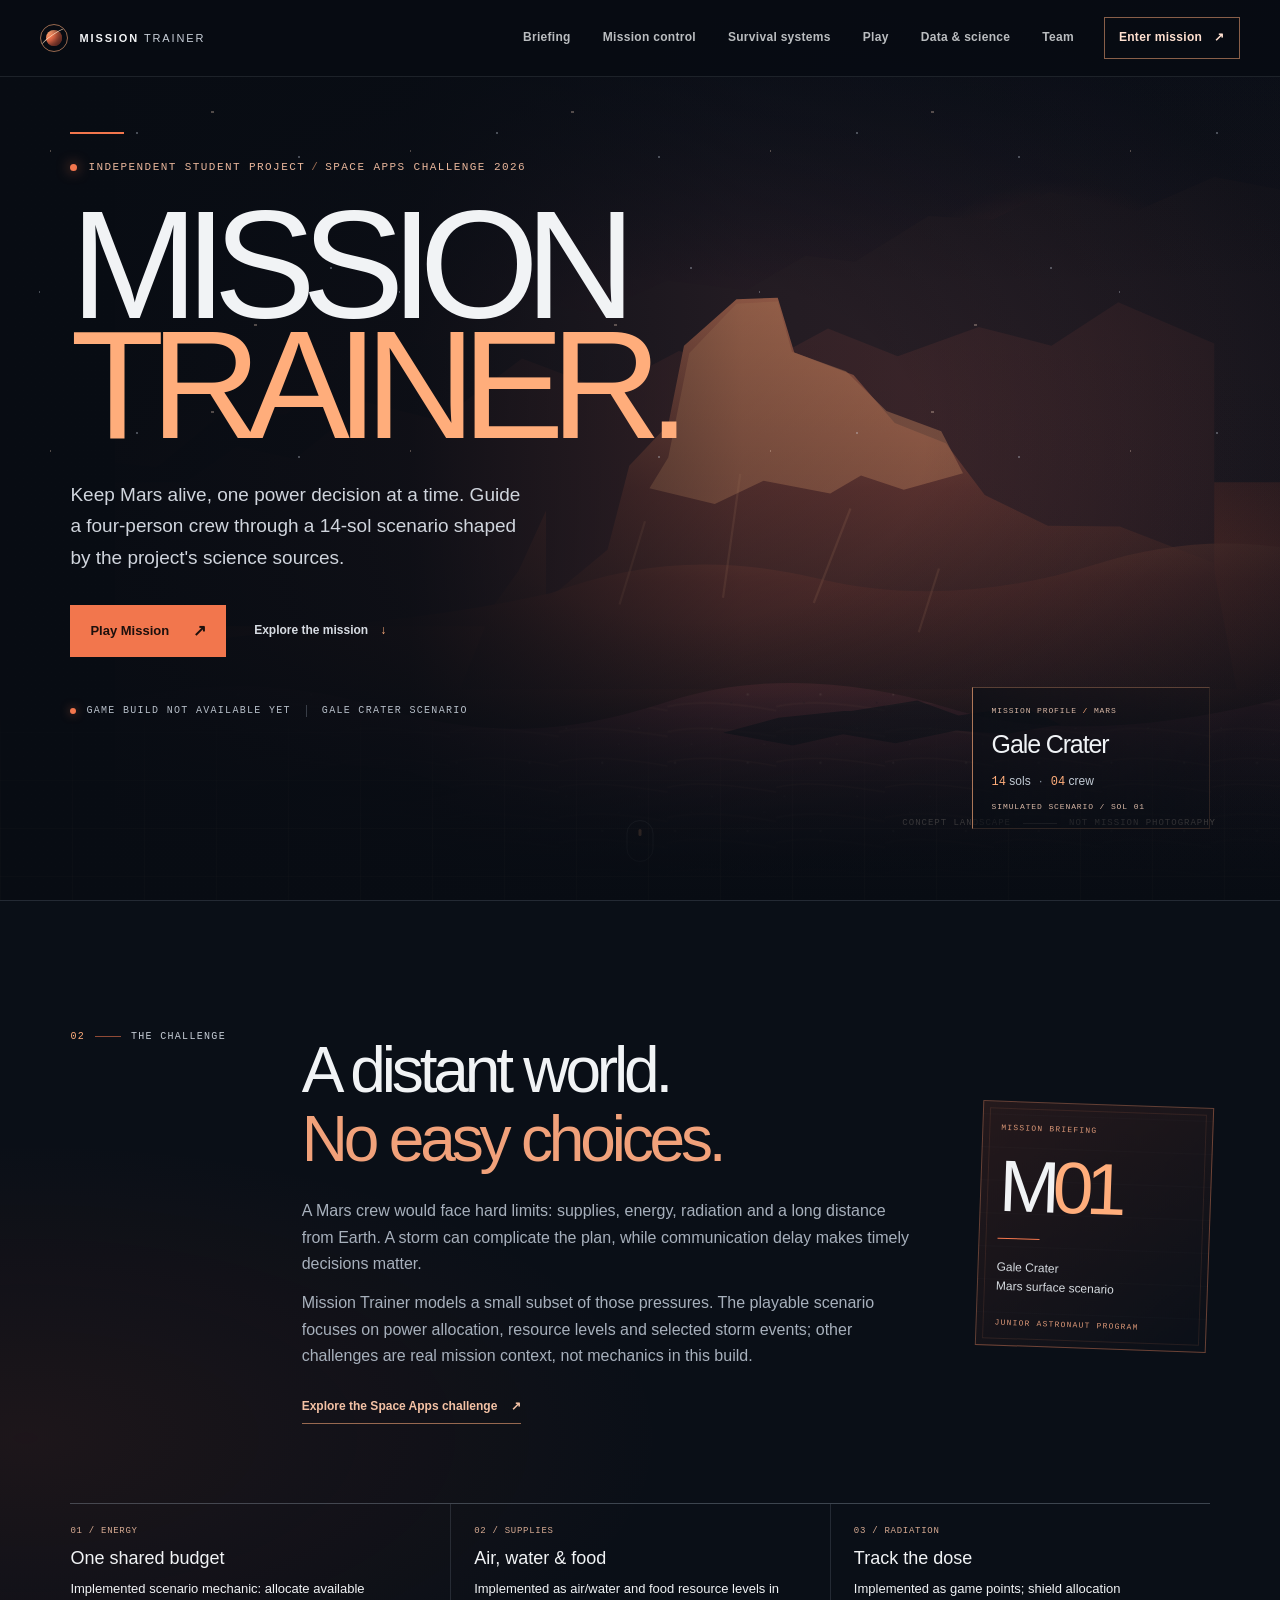
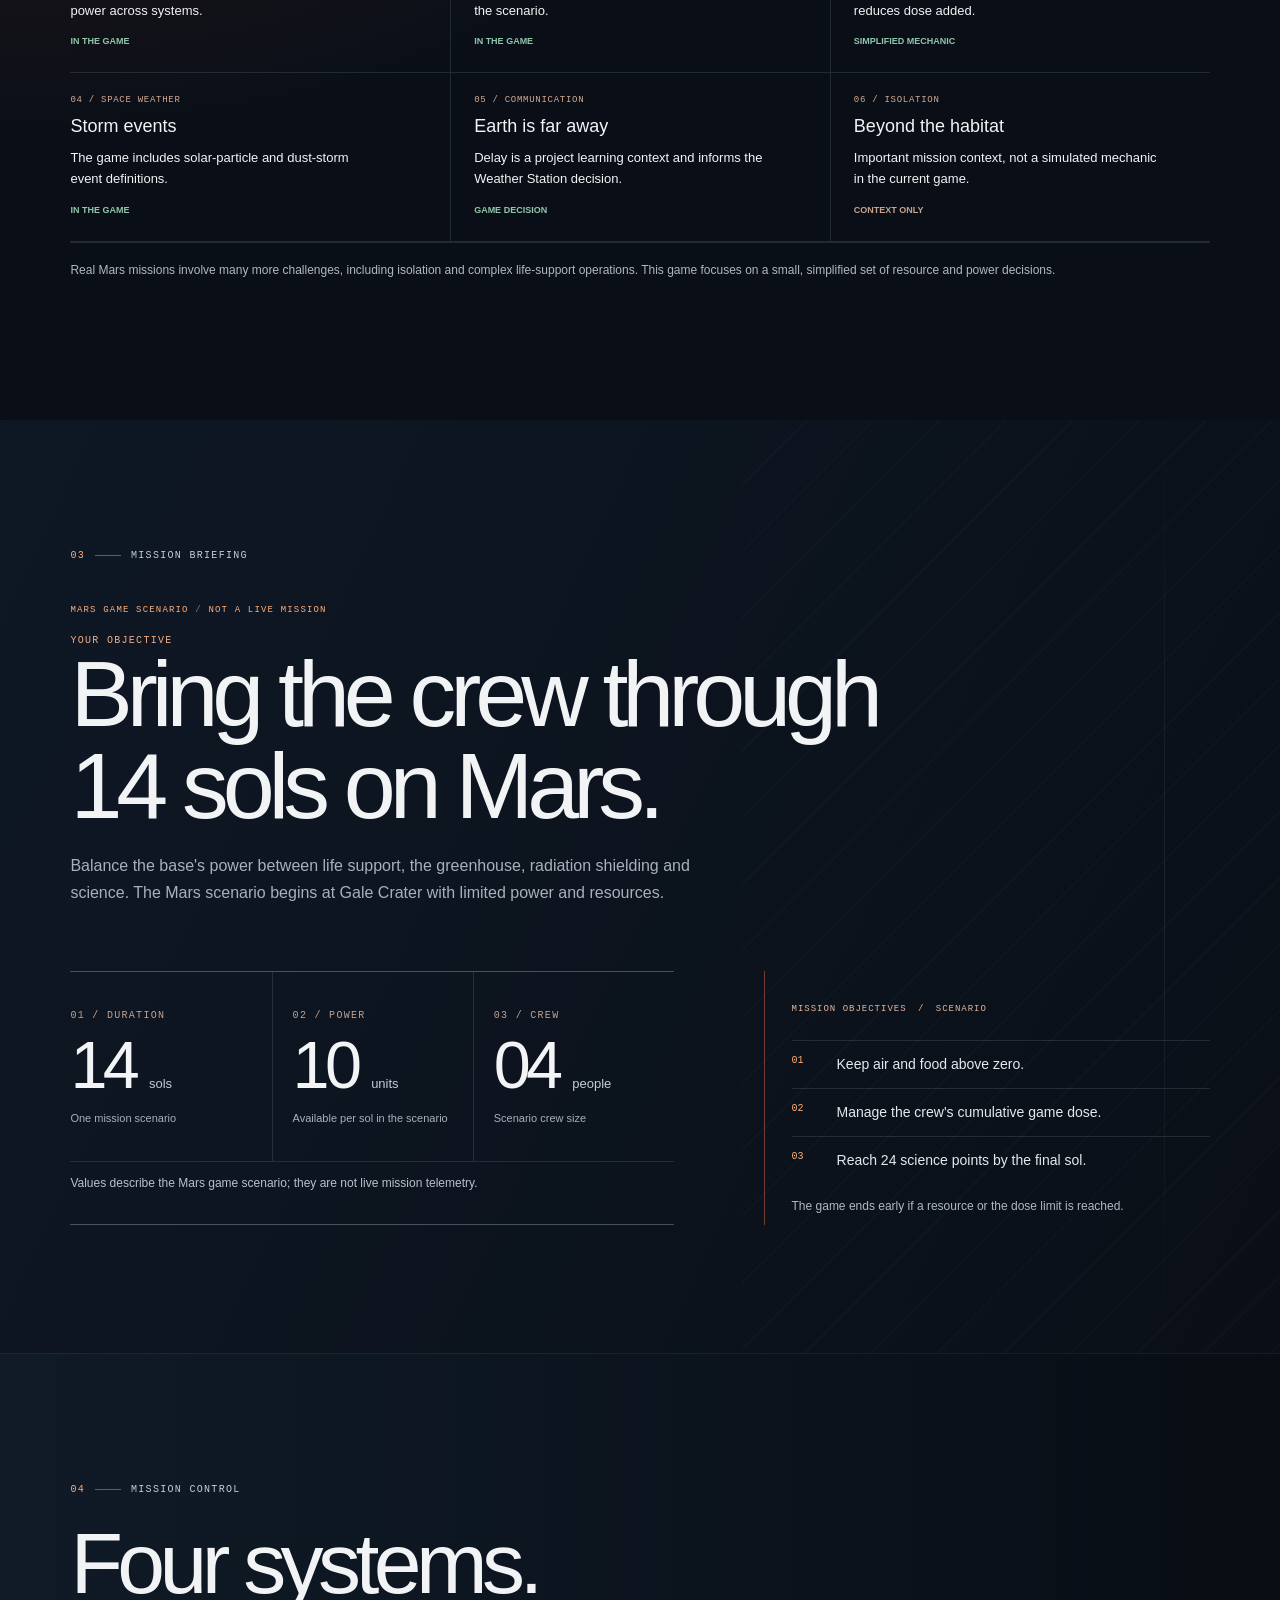
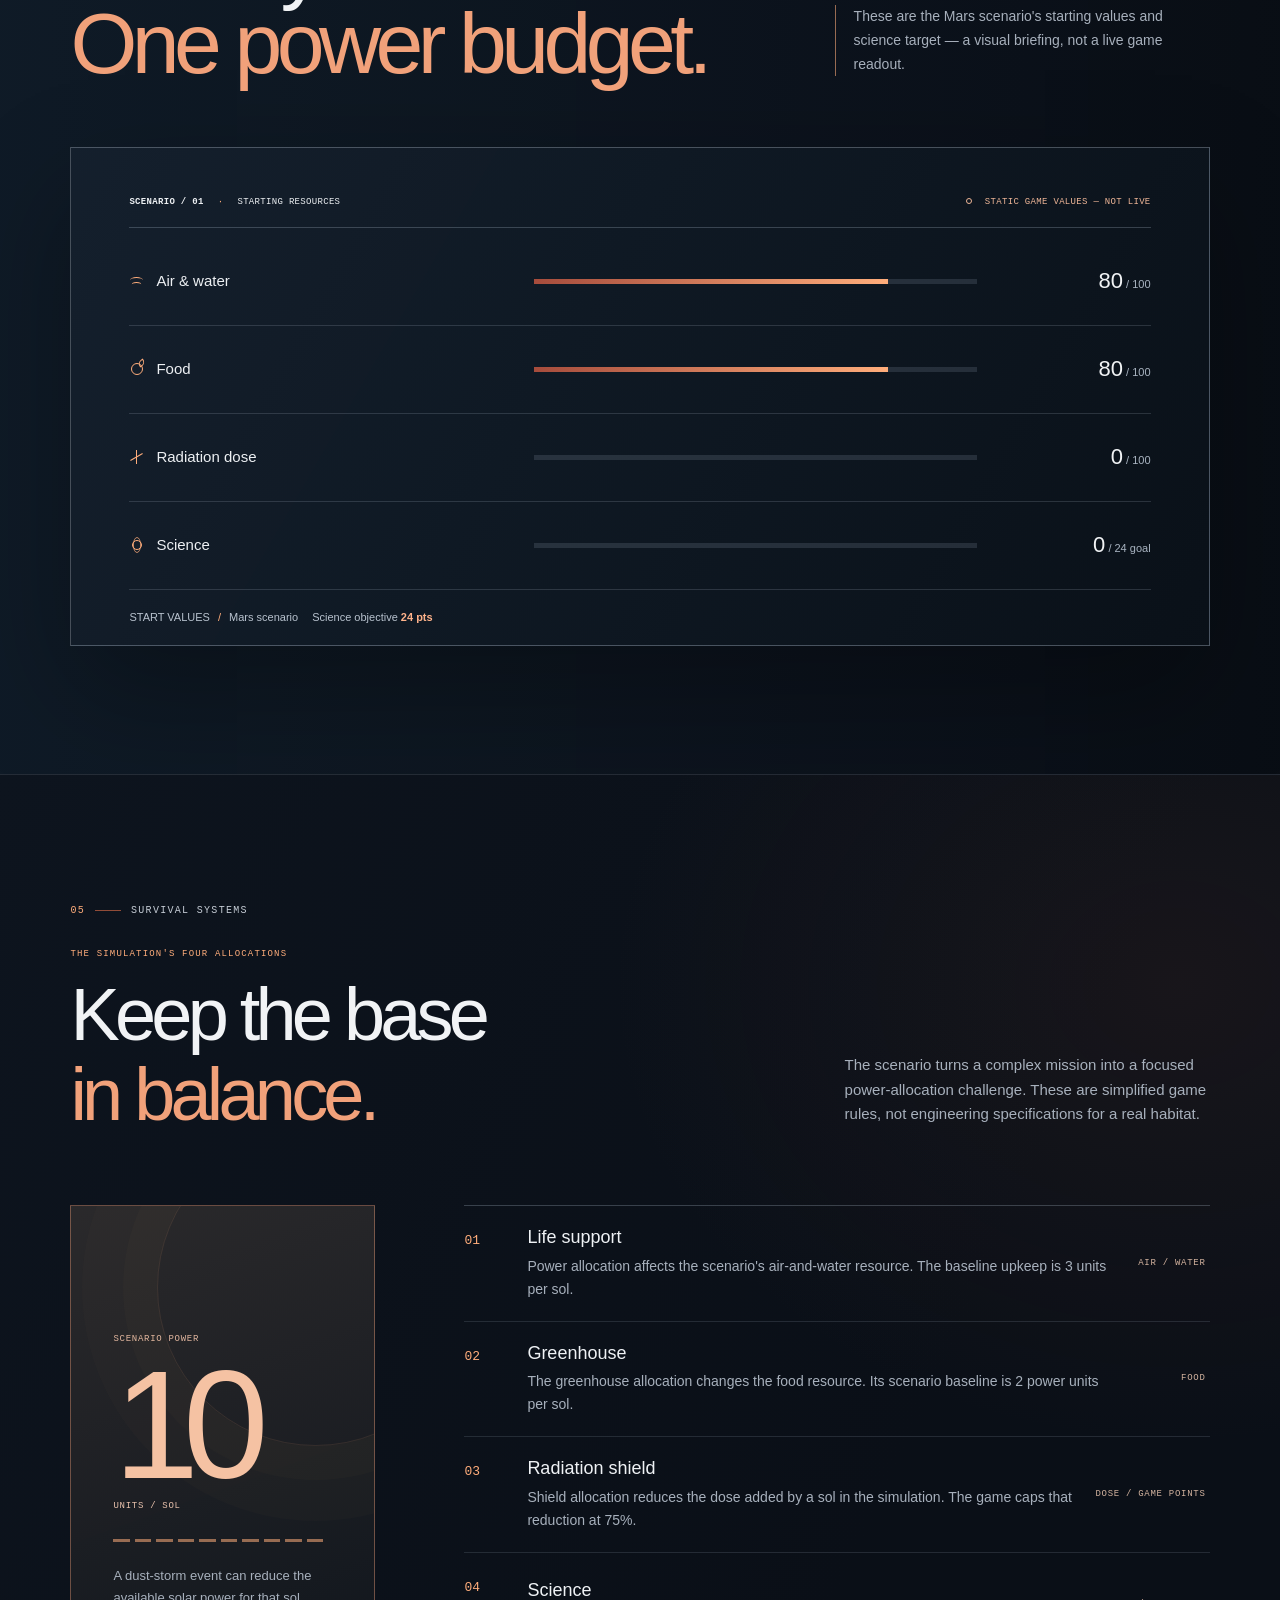
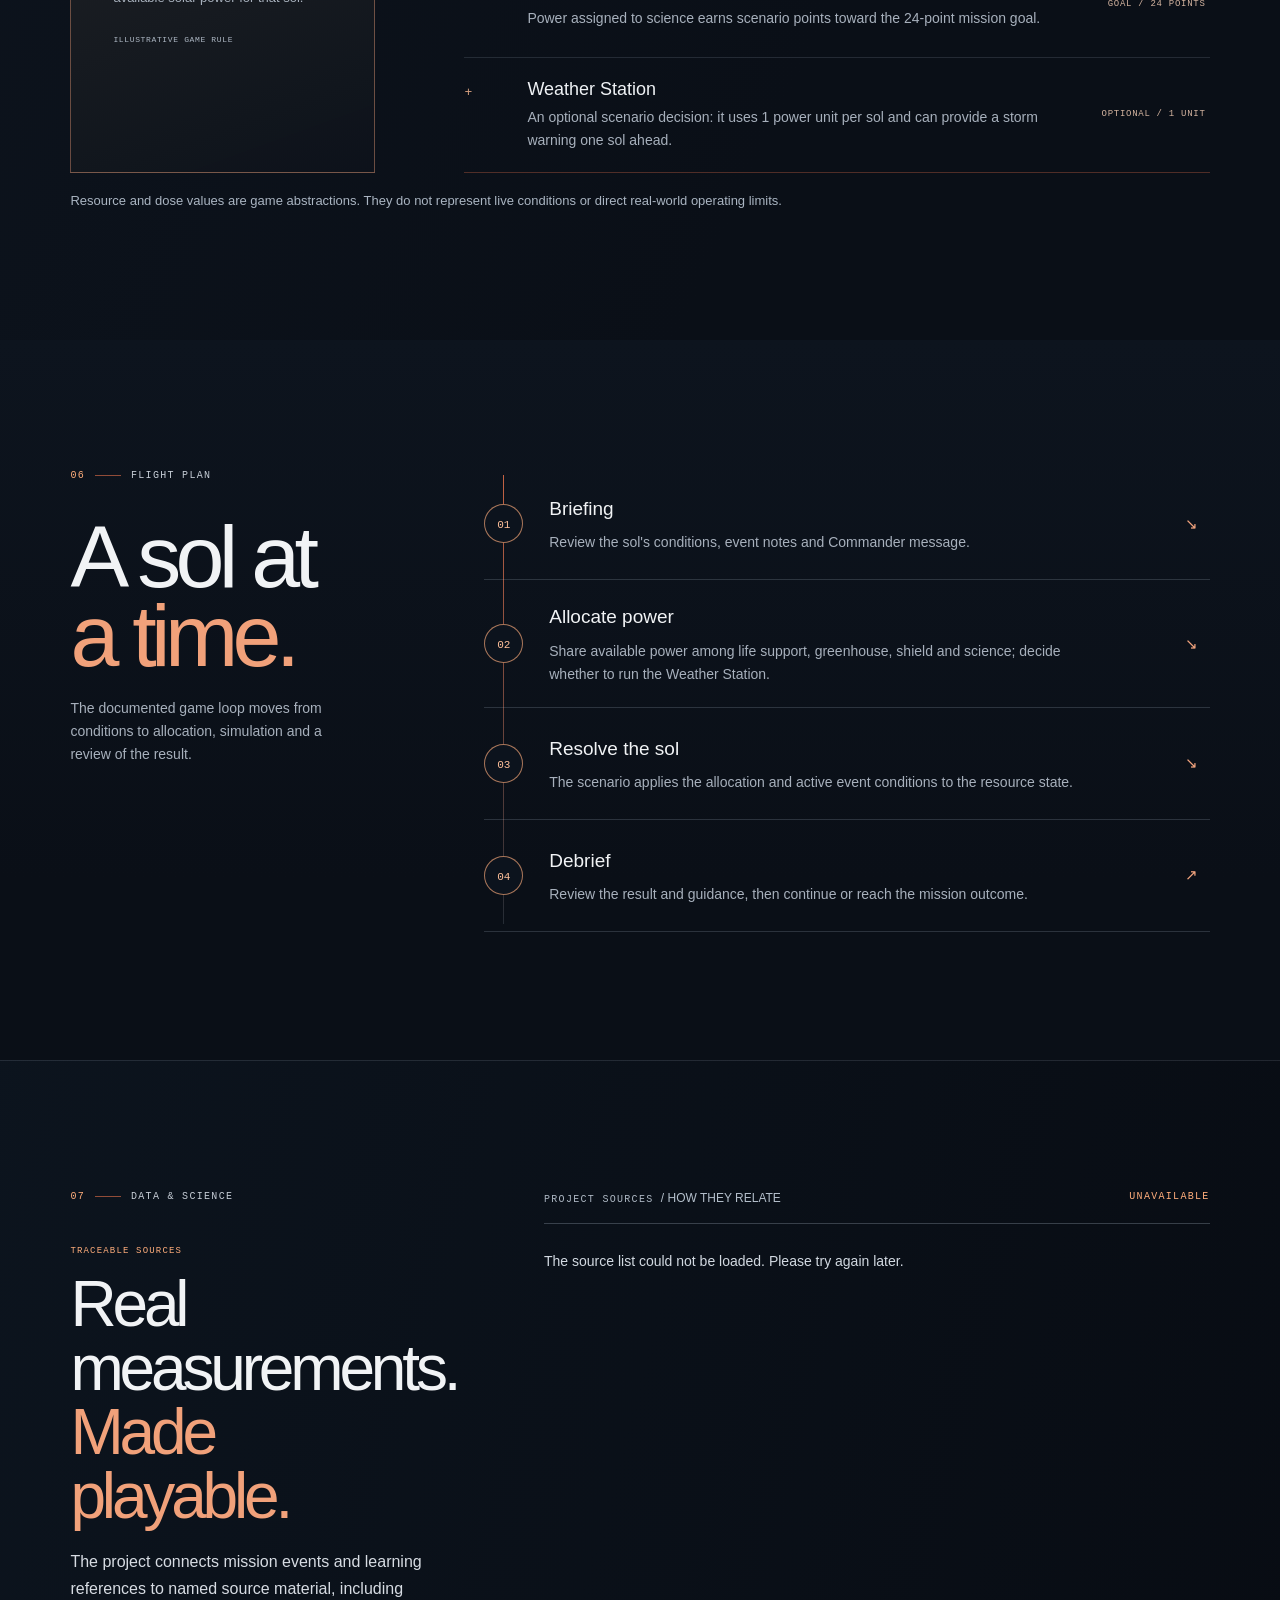
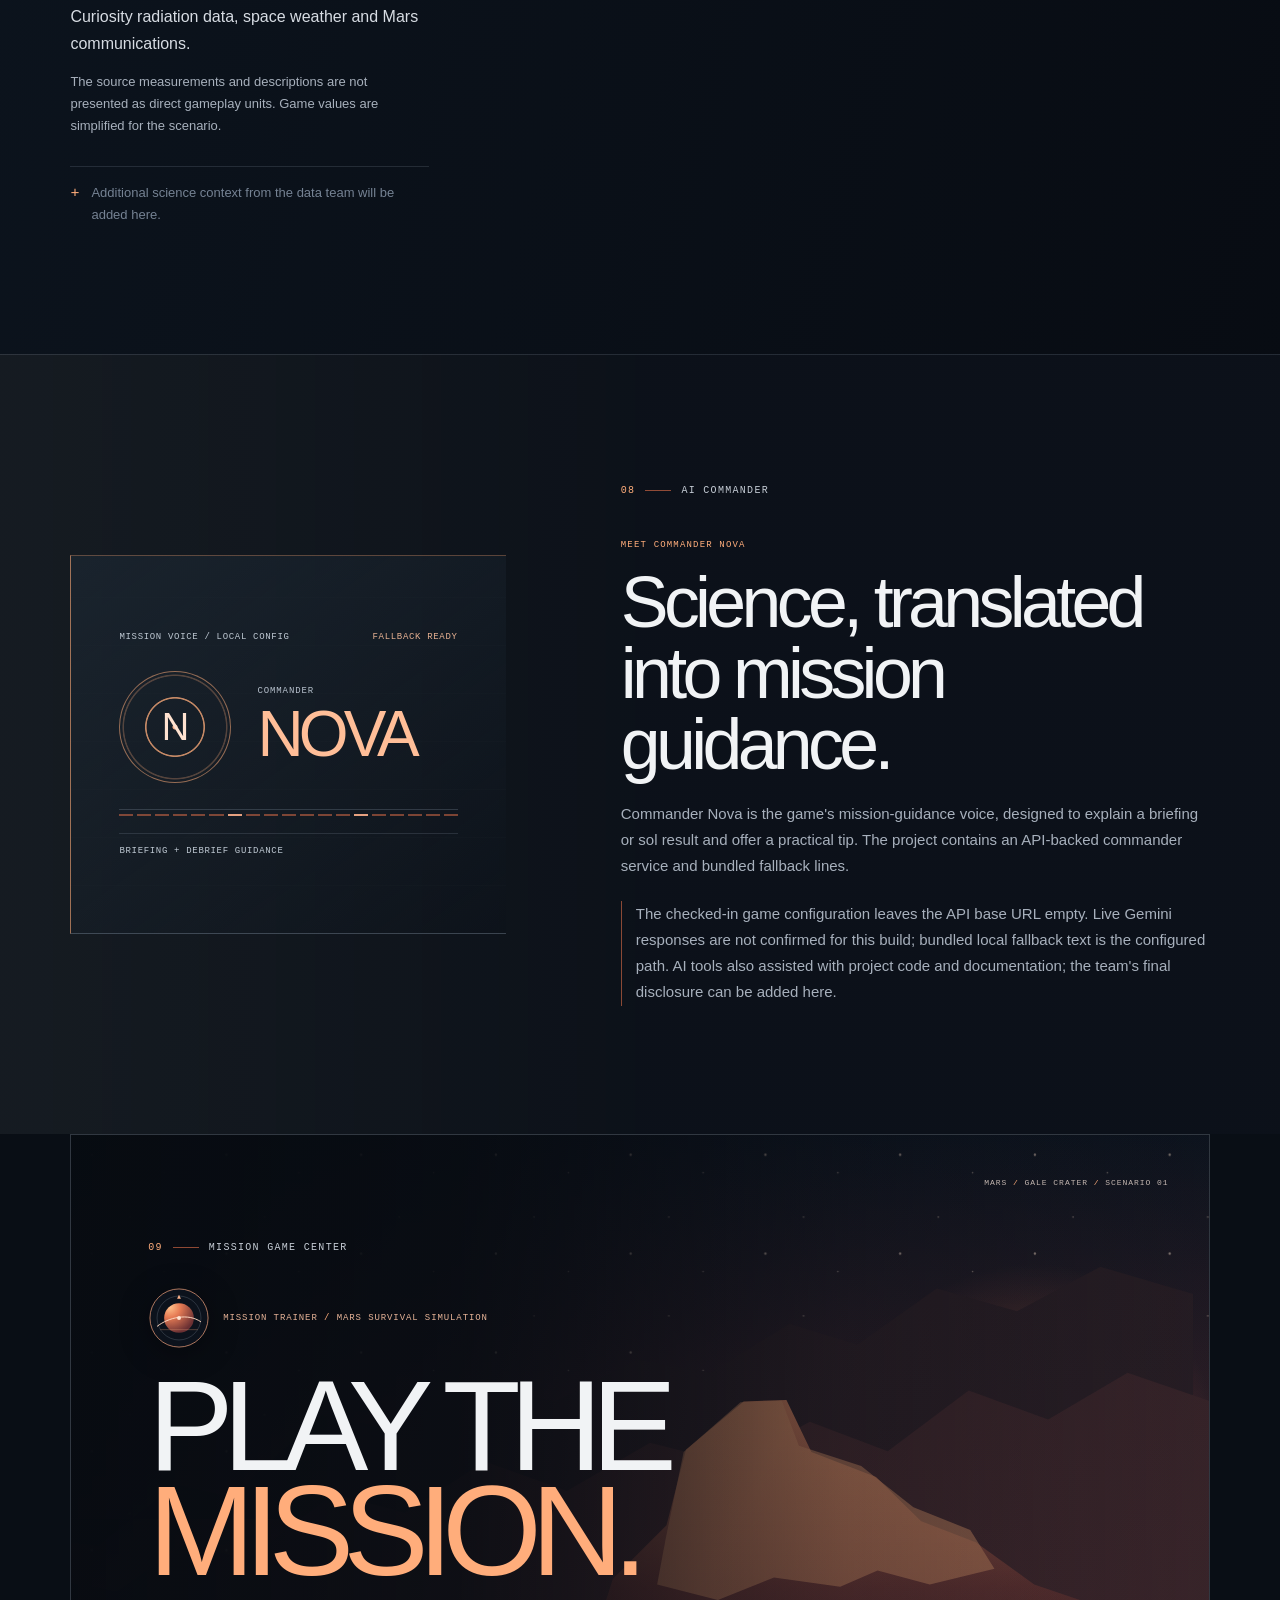
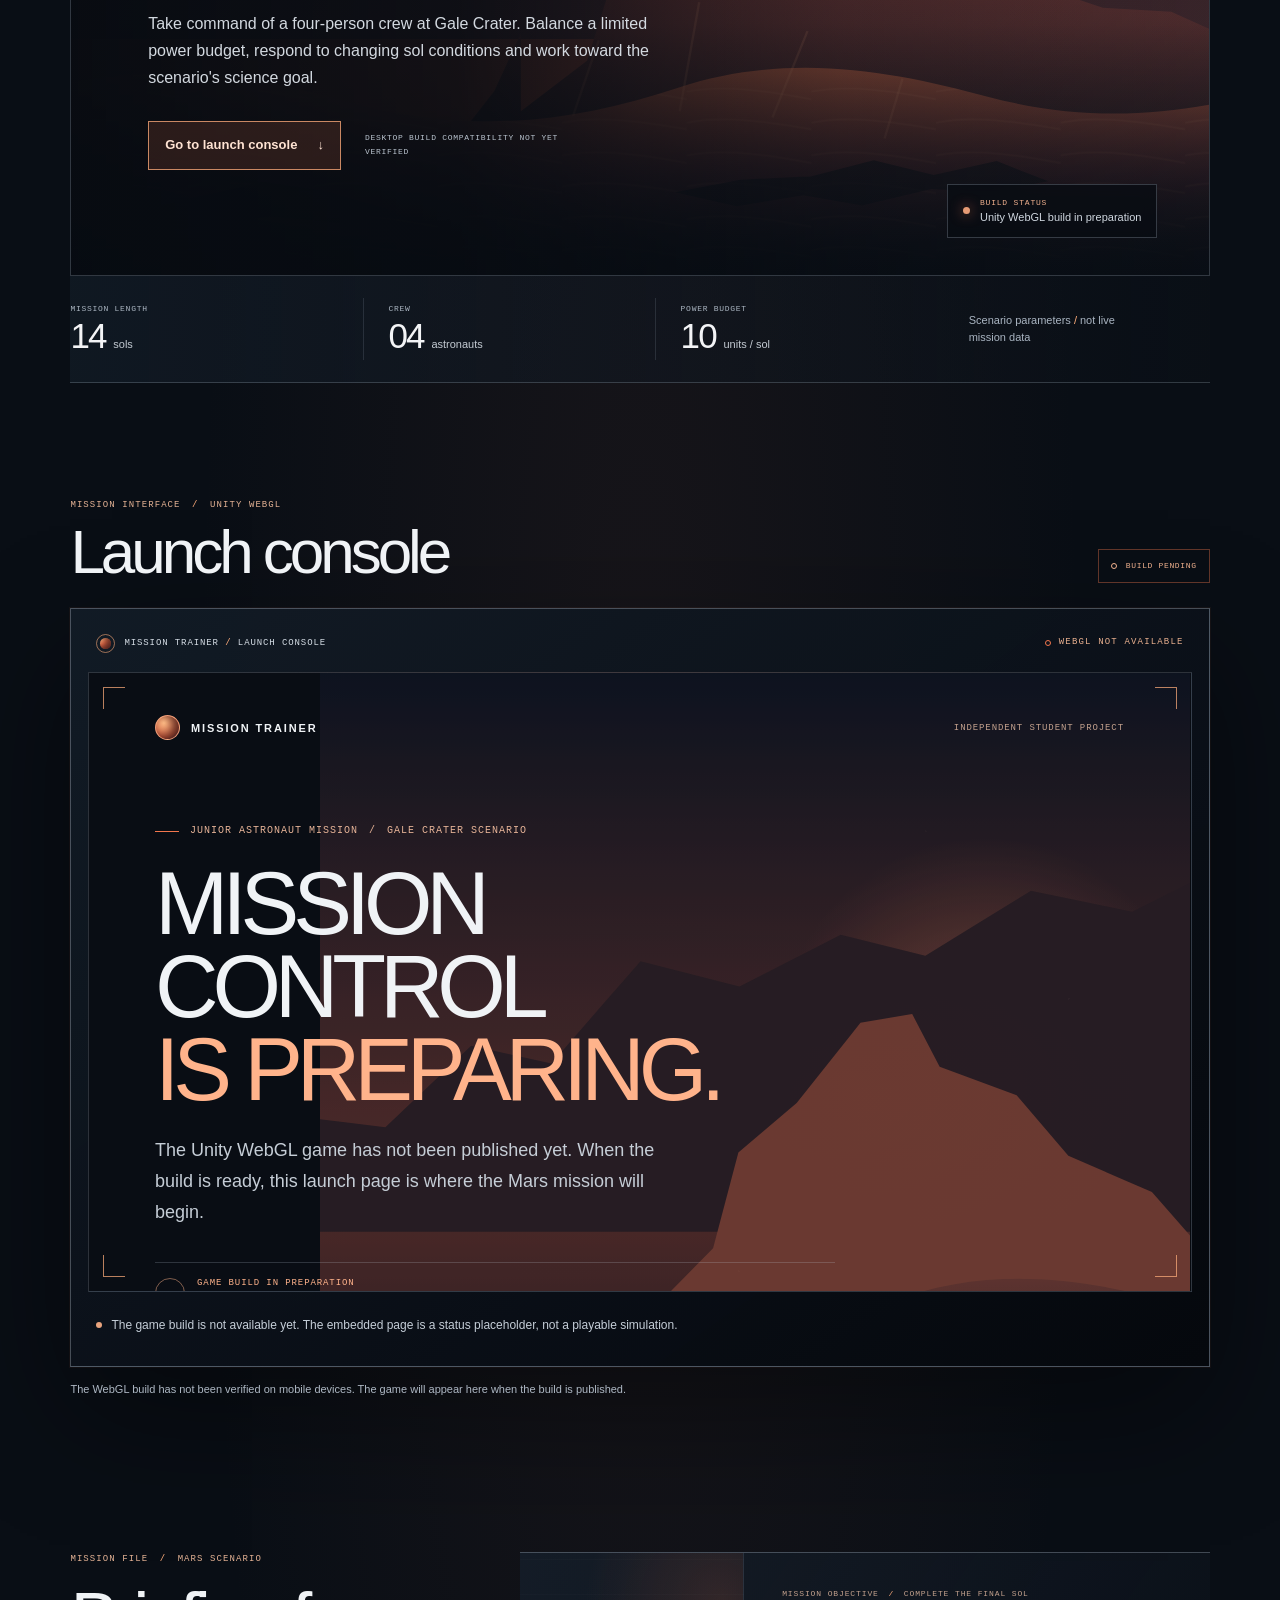
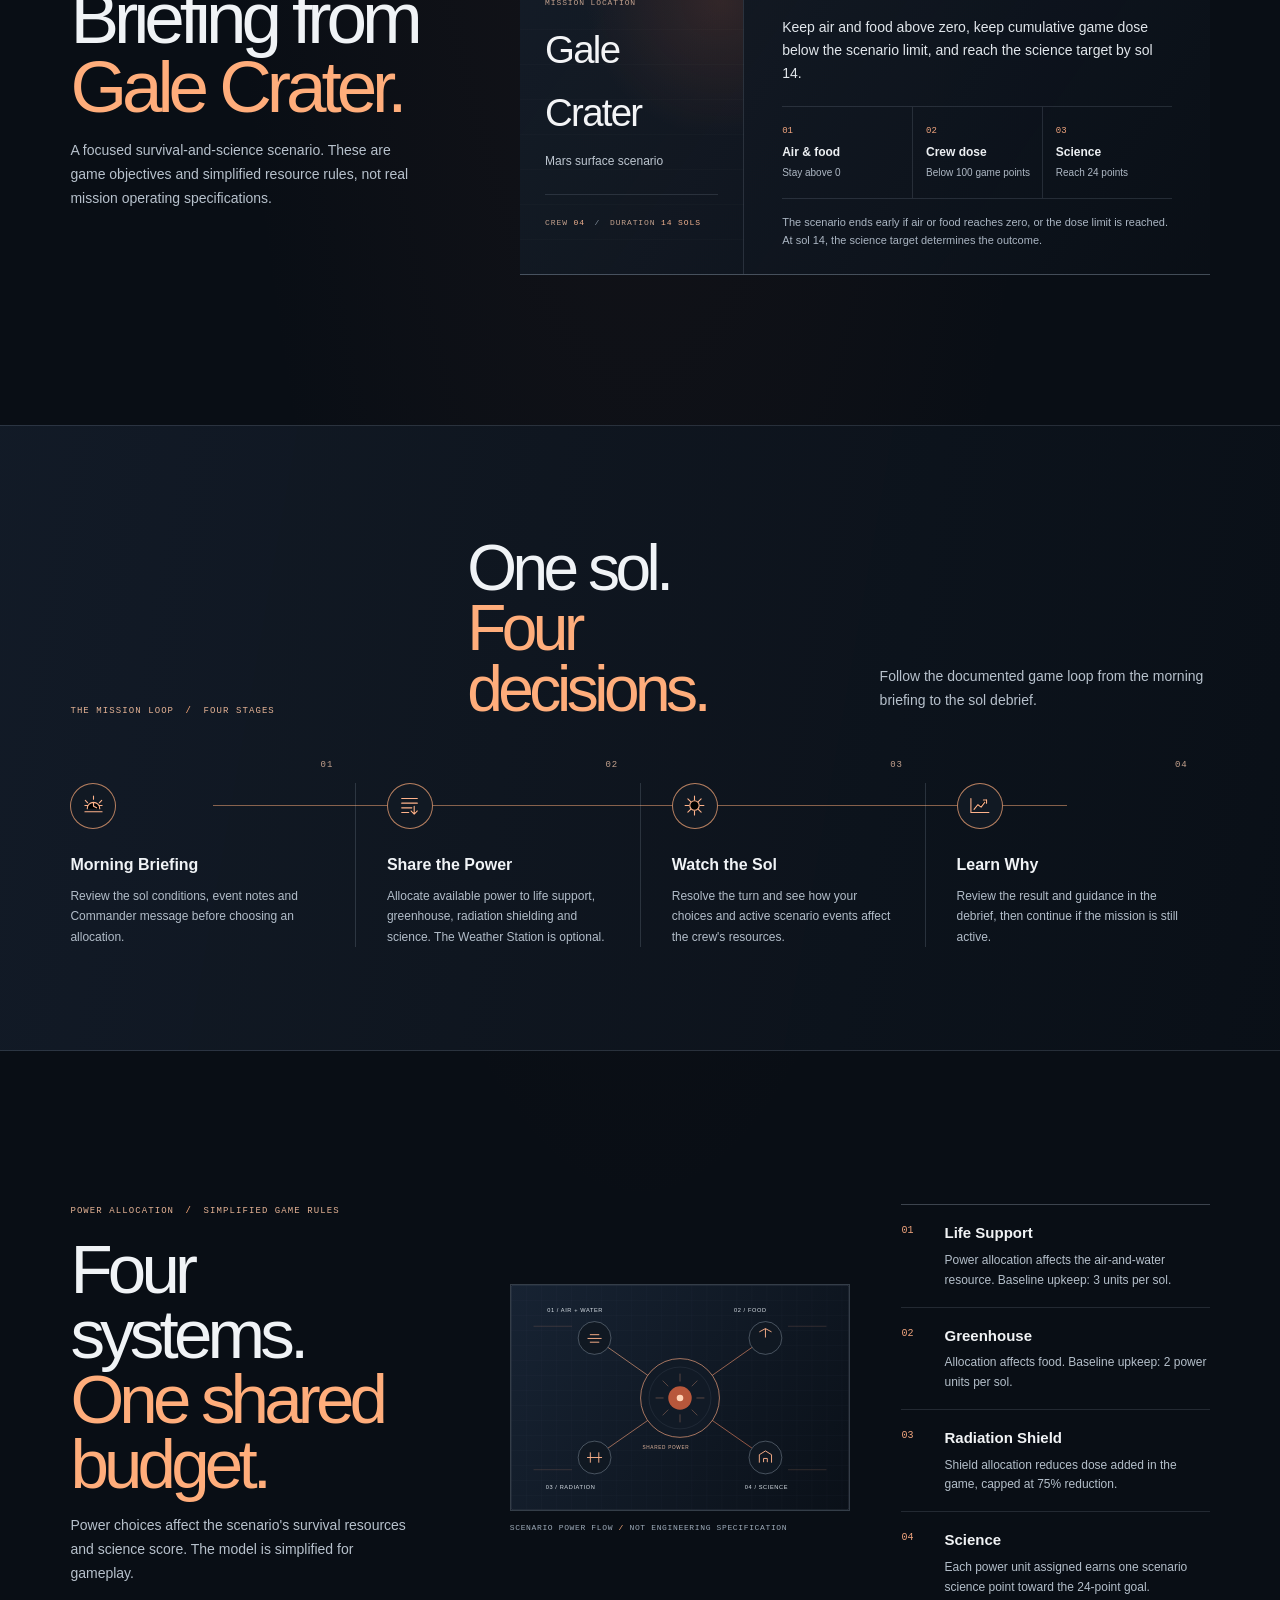
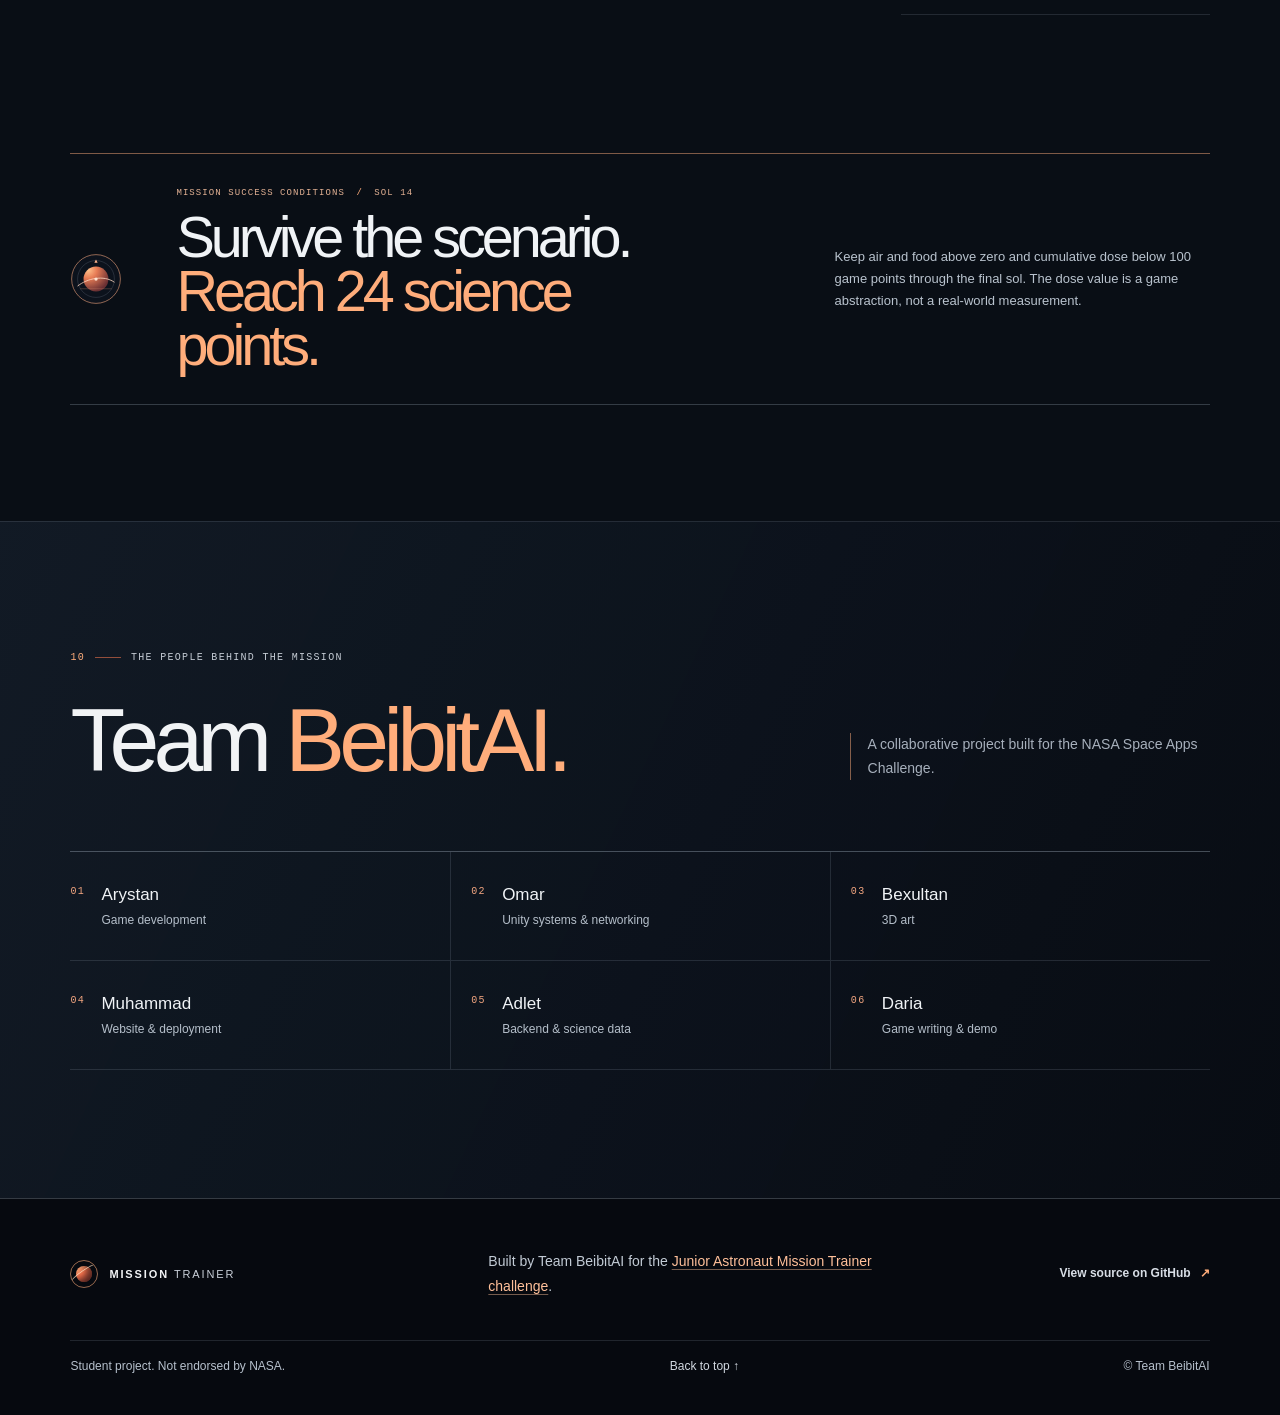
==== commit 82899715: "небольшие изменения" ====
--- a/web/index.html
+++ b/web/index.html
@@ -301,35 +301,160 @@
     </section>
 
     <section class="play-section section-pad" id="play" aria-labelledby="play-title">
-      <div class="page-width">
-        <div class="play-heading">
+      <div class="play-center">
+        <div class="page-width play-hero">
+          <div class="play-hero-art" aria-hidden="true">
+            <img src="assets/images/mission-center-panorama.svg" alt="" fetchpriority="high" decoding="async">
+          </div>
+          <div class="play-hero-shade" aria-hidden="true"></div>
+          <div class="play-hero-content">
+            <div class="section-kicker"><span>09</span><span class="kicker-rule"></span><span>MISSION GAME CENTER</span></div>
+            <div class="play-identity">
+              <img src="assets/images/mission-trainer-emblem.svg" alt="" width="62" height="62" decoding="async">
+              <span>MISSION TRAINER <i>/</i> MARS SURVIVAL SIMULATION</span>
+            </div>
+            <h2 id="play-title">Play the<br><em>mission.</em></h2>
+            <p class="play-intro">Take command of a four-person crew at Gale Crater. Balance a limited power budget, respond to changing sol conditions and work toward the scenario's science goal.</p>
+            <div class="play-hero-actions">
+              <a class="play-launch-link" href="#mission-console">Go to launch console <span aria-hidden="true">↓</span></a>
+              <span class="play-device-note">DESKTOP BUILD COMPATIBILITY NOT YET VERIFIED</span>
+            </div>
+          </div>
+          <div class="play-hero-status" role="status">
+            <span class="status-pulse" aria-hidden="true"></span>
+            <span><b>BUILD STATUS</b> Unity WebGL build in preparation</span>
+          </div>
+          <div class="play-hero-coordinate" aria-hidden="true">MARS <i>/</i> GALE CRATER <i>/</i> SCENARIO 01</div>
+        </div>
+
+        <div class="play-quick-facts page-width" aria-label="Mars scenario summary">
+          <div><span>MISSION LENGTH</span><strong>14 <small>sols</small></strong></div>
+          <div><span>CREW</span><strong>04 <small>astronauts</small></strong></div>
+          <div><span>POWER BUDGET</span><strong>10 <small>units / sol</small></strong></div>
+          <p>Scenario parameters <i>/</i> not live mission data</p>
+        </div>
+
+        <div class="page-width play-console-wrap" id="mission-console">
+          <div class="play-console-heading">
+            <div>
+              <p class="play-micro-label">MISSION INTERFACE <span>/</span> UNITY WEBGL</p>
+              <h3>Launch console</h3>
+            </div>
+            <span class="console-build-tag"><i></i> BUILD PENDING</span>
+          </div>
+          <div class="game-shell">
+            <div class="game-chrome">
+              <div class="chrome-brand"><span class="chrome-mark" aria-hidden="true"></span><span>MISSION TRAINER <i>/</i> LAUNCH CONSOLE</span></div>
+              <span class="chrome-state"><span></span> WEBGL NOT AVAILABLE</span>
+            </div>
+            <div class="game-frame">
+              <iframe id="mission-frame" src="play/index.html" title="Mission Trainer game status" allow="fullscreen; autoplay" loading="lazy"></iframe>
+              <div class="frame-overlay" aria-hidden="true">
+                <span class="frame-corner frame-corner-tl"></span>
+                <span class="frame-corner frame-corner-tr"></span>
+                <span class="frame-corner frame-corner-bl"></span>
+                <span class="frame-corner frame-corner-br"></span>
+              </div>
+            </div>
+            <div class="game-toolbar">
+              <p><span class="toolbar-indicator"></span>The game build is not available yet. The embedded page is a status placeholder, not a playable simulation.</p>
+              <button class="fullscreen-button" id="fullscreen-button" type="button" disabled hidden>Enter fullscreen <span aria-hidden="true">⛶</span></button>
+            </div>
+          </div>
+          <p class="mobile-note">The WebGL build has not been verified on mobile devices. The game will appear here when the build is published.</p>
+        </div>
+
+        <div class="page-width play-briefing">
+          <div class="play-subsection-heading">
+            <p class="play-micro-label">MISSION FILE <span>/</span> MARS SCENARIO</p>
+            <h3>Briefing from<br><em>Gale Crater.</em></h3>
+            <p>A focused survival-and-science scenario. These are game objectives and simplified resource rules, not real mission operating specifications.</p>
+          </div>
+          <div class="play-dossier">
+            <div class="dossier-location">
+              <span class="dossier-index">MISSION LOCATION</span>
+              <strong>Gale Crater</strong>
+              <span>Mars surface scenario</span>
+              <div class="dossier-rule"></div>
+              <span class="dossier-index">CREW <b>04</b> <i>/</i> DURATION <b>14 SOLS</b></span>
+            </div>
+            <div class="dossier-objectives">
+              <span class="dossier-index">MISSION OBJECTIVE <i>/</i> COMPLETE THE FINAL SOL</span>
+              <p>Keep air and food above zero, keep cumulative game dose below the scenario limit, and reach the science target by sol 14.</p>
+              <div class="objective-targets">
+                <div><span>01</span><b>Air &amp; food</b><small>Stay above 0</small></div>
+                <div><span>02</span><b>Crew dose</b><small>Below 100 game points</small></div>
+                <div><span>03</span><b>Science</b><small>Reach 24 points</small></div>
+              </div>
+              <p class="dossier-caveat">The scenario ends early if air or food reaches zero, or the dose limit is reached. At sol 14, the science target determines the outcome.</p>
+            </div>
+          </div>
+        </div>
+
+        <div class="play-how">
+          <div class="page-width">
+            <div class="play-subsection-heading play-how-heading">
+              <p class="play-micro-label">THE MISSION LOOP <span>/</span> FOUR STAGES</p>
+              <h3>One sol.<br><em>Four decisions.</em></h3>
+              <p>Follow the documented game loop from the morning briefing to the sol debrief.</p>
+            </div>
+            <ol class="play-timeline">
+              <li>
+                <span class="timeline-number">01</span>
+                <span class="timeline-icon" aria-hidden="true"><svg viewBox="0 0 32 32"><path d="M5 24h22M8 20a8 8 0 0 1 16 0M16 4v4M5.5 9.5l3 3m18-3-3 3M5 16h4m14 0h4M16 12v5l4 2"/></svg></span>
+                <h4>Morning Briefing</h4>
+                <p>Review the sol conditions, event notes and Commander message before choosing an allocation.</p>
+              </li>
+              <li>
+                <span class="timeline-number">02</span>
+                <span class="timeline-icon" aria-hidden="true"><svg viewBox="0 0 32 32"><path d="M6 7h20M6 13h20M6 19h13M6 25h9M22 17v10m-4-4 4 4 4-4"/></svg></span>
+                <h4>Share the Power</h4>
+                <p>Allocate available power to life support, greenhouse, radiation shielding and science. The Weather Station is optional.</p>
+              </li>
+              <li>
+                <span class="timeline-number">03</span>
+                <span class="timeline-icon" aria-hidden="true"><svg viewBox="0 0 32 32"><path d="M16 4v5m0 14v5M4 16h5m14 0h5M7.5 7.5l3.6 3.6m9.8 9.8 3.6 3.6m0-17-3.6 3.6m-9.8 9.8-3.6 3.6"/><circle cx="16" cy="16" r="6"/></svg></span>
+                <h4>Watch the Sol</h4>
+                <p>Resolve the turn and see how your choices and active scenario events affect the crew's resources.</p>
+              </li>
+              <li>
+                <span class="timeline-number">04</span>
+                <span class="timeline-icon" aria-hidden="true"><svg viewBox="0 0 32 32"><path d="M5 25V7m0 18h23M9 21l5-6 4 3 7-9"/><path d="M21 9h4v4"/></svg></span>
+                <h4>Learn Why</h4>
+                <p>Review the result and guidance in the debrief, then continue if the mission is still active.</p>
+              </li>
+            </ol>
+          </div>
+        </div>
+
+        <div class="page-width play-systems">
+          <div class="play-subsection-heading">
+            <p class="play-micro-label">POWER ALLOCATION <span>/</span> SIMPLIFIED GAME RULES</p>
+            <h3>Four systems.<br><em>One shared budget.</em></h3>
+            <p>Power choices affect the scenario's survival resources and science score. The model is simplified for gameplay.</p>
+          </div>
+          <div class="systems-explainer">
+            <div class="systems-visual">
+              <img src="assets/images/mission-survival-systems.svg" alt="Diagram connecting the shared power budget to life support, greenhouse, radiation shielding, and science." loading="lazy" decoding="async">
+              <span>SCENARIO POWER FLOW <i>/</i> NOT ENGINEERING SPECIFICATION</span>
+            </div>
+            <div class="systems-notes">
+              <article><span>01</span><div><h4>Life Support</h4><p>Power allocation affects the air-and-water resource. Baseline upkeep: 3 units per sol.</p></div></article>
+              <article><span>02</span><div><h4>Greenhouse</h4><p>Allocation affects food. Baseline upkeep: 2 power units per sol.</p></div></article>
+              <article><span>03</span><div><h4>Radiation Shield</h4><p>Shield allocation reduces dose added in the game, capped at 75% reduction.</p></div></article>
+              <article><span>04</span><div><h4>Science</h4><p>Each power unit assigned earns one scenario science point toward the 24-point goal.</p></div></article>
+            </div>
+          </div>
+        </div>
+
+        <div class="page-width play-objective-band">
+          <div class="objective-band-mark" aria-hidden="true"><img src="assets/images/mission-trainer-emblem.svg" alt="" width="52" height="52" loading="lazy" decoding="async"></div>
           <div>
-            <div class="section-kicker"><span>09</span><span class="kicker-rule"></span><span>PLAY THE MISSION</span></div>
-            <h2 id="play-title">Your mission<br><em>starts here.</em></h2>
-          </div>
-          <div class="build-status"><span class="status-pulse" aria-hidden="true"></span><span>WEBGL BUILD IN PREPARATION</span></div>
-        </div>
-        <p class="play-intro">The launch console is reserved for the Unity WebGL build. Until that build is published, this area displays an honest placeholder rather than a playable game.</p>
-        <div class="game-shell">
-          <div class="game-chrome">
-            <div class="chrome-brand"><span class="chrome-mark" aria-hidden="true"></span><span>MISSION TRAINER <i>/</i> LAUNCH CONSOLE</span></div>
-            <span class="chrome-state"><span></span> BUILD PENDING</span>
-          </div>
-          <div class="game-frame">
-            <iframe id="mission-frame" src="play/index.html" title="Mission Trainer game status" allow="fullscreen; autoplay" loading="lazy"></iframe>
-            <div class="frame-overlay" aria-hidden="true">
-              <span class="frame-corner frame-corner-tl"></span>
-              <span class="frame-corner frame-corner-tr"></span>
-              <span class="frame-corner frame-corner-bl"></span>
-              <span class="frame-corner frame-corner-br"></span>
-            </div>
-          </div>
-          <div class="game-toolbar">
-            <p><span class="toolbar-indicator"></span>The WebGL game is not available yet. This console will host the build when it is ready.</p>
-            <button class="fullscreen-button" id="fullscreen-button" type="button" disabled hidden>Enter fullscreen <span aria-hidden="true">⛶</span></button>
-          </div>
-        </div>
-        <p class="mobile-note">The game build is in preparation. Mobile play has not been verified.</p>
+            <p class="play-micro-label">MISSION SUCCESS CONDITIONS <span>/</span> SOL 14</p>
+            <h3>Survive the scenario.<br><em>Reach 24 science points.</em></h3>
+          </div>
+          <p>Keep air and food above zero and cumulative dose below 100 game points through the final sol. The dose value is a game abstraction, not a real-world measurement.</p>
+        </div>
       </div>
     </section>
 
--- a/web/assets/css/site.css
+++ b/web/assets/css/site.css
@@ -4119,3 +4119,1220 @@
     overflow-wrap: anywhere;
   }
 }
+
+.play-section.section-pad {
+  padding: 0 0 clamp(80px, 9vw, 128px);
+  border-top: 0;
+  background:
+    radial-gradient(ellipse at 50% 30%, rgba(108, 61, 51, 0.14), transparent 49%),
+    #090e15;
+}
+
+.play-center {
+  overflow: hidden;
+}
+
+.play-hero {
+  position: relative;
+  display: flex;
+  min-height: clamp(590px, 58vw, 760px);
+  align-items: center;
+  overflow: hidden;
+  isolation: isolate;
+  border: 1px solid rgba(192, 207, 224, 0.2);
+  background: #0c1119;
+}
+
+.play-hero-art,
+.play-hero-shade {
+  position: absolute;
+  z-index: -1;
+  inset: 0;
+}
+
+.play-hero-art img {
+  width: 100%;
+  height: 100%;
+  object-fit: cover;
+  object-position: center 55%;
+}
+
+.play-hero-shade {
+  background:
+    linear-gradient(90deg, rgba(7, 11, 17, 0.97) 0%, rgba(7, 11, 17, 0.86) 34%, rgba(7, 11, 17, 0.34) 68%, rgba(7, 11, 17, 0.1) 100%),
+    linear-gradient(0deg, #090e15 0%, rgba(9, 14, 21, 0.06) 34%, rgba(9, 14, 21, 0.26) 100%);
+}
+
+.play-hero-content {
+  position: relative;
+  z-index: 1;
+  width: min(720px, 68%);
+  padding: clamp(40px, 6vw, 82px);
+}
+
+.play-hero-content > .section-kicker {
+  margin-bottom: 32px;
+}
+
+.play-identity {
+  display: flex;
+  align-items: center;
+  gap: 13px;
+  color: #e6b397;
+  font-family: var(--font-mono);
+  font-size: 9px;
+  letter-spacing: 0.1em;
+}
+
+.play-identity img {
+  flex: 0 0 auto;
+  filter: drop-shadow(0 5px 15px rgba(0, 0, 0, 0.35));
+}
+
+.play-identity i,
+.play-hero-coordinate i {
+  color: var(--mars-light);
+  font-style: normal;
+}
+
+.play-hero h2 {
+  margin: 25px 0 0;
+  font-family: var(--font-display);
+  font-size: clamp(76px, 10vw, 136px);
+  font-weight: 400;
+  letter-spacing: -0.085em;
+  line-height: 0.82;
+  text-transform: uppercase;
+}
+
+.play-hero h2 em,
+.play-subsection-heading h3 em,
+.play-objective-band h3 em {
+  color: #ffad7b;
+  font-style: normal;
+}
+
+.play-intro {
+  max-width: 510px;
+  margin: 26px 0 0;
+  color: #d3d9e0;
+  font-size: 16px;
+  line-height: 1.7;
+}
+
+.play-hero-actions {
+  display: flex;
+  flex-wrap: wrap;
+  align-items: center;
+  gap: 19px 24px;
+  margin-top: 29px;
+}
+
+.play-launch-link {
+  display: inline-flex;
+  min-height: 49px;
+  align-items: center;
+  gap: 20px;
+  padding: 0 16px;
+  border: 1px solid rgba(255, 173, 123, 0.75);
+  background: rgba(242, 118, 77, 0.14);
+  color: #ffe3d3;
+  font-size: 13px;
+  font-weight: 600;
+  transition: background 180ms ease, border-color 180ms ease;
+}
+
+.play-launch-link:hover {
+  border-color: var(--mars-light);
+  background: rgba(242, 118, 77, 0.24);
+}
+
+.play-device-note {
+  max-width: 210px;
+  color: #bbc5d0;
+  font-family: var(--font-mono);
+  font-size: 8px;
+  letter-spacing: 0.09em;
+  line-height: 1.7;
+}
+
+.play-hero-status {
+  position: absolute;
+  right: clamp(28px, 4vw, 55px);
+  bottom: 37px;
+  display: flex;
+  align-items: center;
+  gap: 10px;
+  max-width: 340px;
+  padding: 12px 15px;
+  border: 1px solid rgba(192, 207, 224, 0.24);
+  background: rgba(8, 12, 19, 0.78);
+  color: #d1d8e0;
+  font-size: 11px;
+  line-height: 1.5;
+  backdrop-filter: blur(8px);
+}
+
+.play-hero-status .status-pulse {
+  flex: 0 0 auto;
+  background: #e69b75;
+}
+
+.play-hero-status b {
+  display: block;
+  color: #f0b18e;
+  font-family: var(--font-mono);
+  font-size: 8px;
+  font-weight: 400;
+  letter-spacing: 0.1em;
+}
+
+.play-hero-coordinate {
+  position: absolute;
+  right: 40px;
+  top: 41px;
+  color: rgba(240, 223, 212, 0.8);
+  font-family: var(--font-mono);
+  font-size: 8px;
+  letter-spacing: 0.12em;
+}
+
+.play-quick-facts {
+  display: grid;
+  grid-template-columns: repeat(3, minmax(0, 1fr)) minmax(170px, 0.9fr);
+  align-items: center;
+  margin-top: 0;
+  padding-block: 22px;
+  border-bottom: 1px solid rgba(192, 207, 224, 0.22);
+  background: linear-gradient(90deg, rgba(18, 27, 38, 0.75), rgba(11, 16, 23, 0.38));
+}
+
+.play-quick-facts > div {
+  display: flex;
+  min-height: 62px;
+  flex-direction: column;
+  justify-content: center;
+  gap: 2px;
+  padding-left: 25px;
+  border-left: 1px solid var(--line);
+}
+
+.play-quick-facts > div:first-child {
+  padding-left: 0;
+  border-left: 0;
+}
+
+.play-quick-facts > div > span,
+.play-quick-facts > p {
+  color: #acb7c3;
+  font-family: var(--font-mono);
+  font-size: 8px;
+  letter-spacing: 0.09em;
+}
+
+.play-quick-facts strong {
+  color: #f3f4f6;
+  font-family: var(--font-display);
+  font-size: 35px;
+  font-weight: 400;
+  letter-spacing: -0.055em;
+  line-height: 1.1;
+}
+
+.play-quick-facts small {
+  color: #c4cbd3;
+  font-family: var(--font-body);
+  font-size: 11px;
+  letter-spacing: 0;
+}
+
+.play-quick-facts > p {
+  max-width: 160px;
+  margin: 0 0 0 22px;
+  color: #aab5c2;
+  font-family: var(--font-body);
+  font-size: 11px;
+  letter-spacing: 0;
+  line-height: 1.55;
+}
+
+.play-quick-facts > p i {
+  color: var(--mars-light);
+  font-style: normal;
+}
+
+.play-console-wrap {
+  padding-top: clamp(75px, 9vw, 120px);
+  scroll-margin-top: 82px;
+}
+
+.play-console-heading {
+  display: flex;
+  align-items: end;
+  justify-content: space-between;
+  gap: 25px;
+  margin-bottom: 25px;
+}
+
+.play-micro-label {
+  margin: 0;
+  color: #e4b294;
+  font-family: var(--font-mono);
+  font-size: 9px;
+  letter-spacing: 0.12em;
+  line-height: 1.6;
+}
+
+.play-micro-label > span {
+  padding-inline: 5px;
+  color: var(--mars-light);
+}
+
+.play-console-heading h3 {
+  margin: 8px 0 0;
+  color: #f0f3f6;
+  font-family: var(--font-display);
+  font-size: clamp(40px, 5vw, 62px);
+  font-weight: 400;
+  letter-spacing: -0.065em;
+  line-height: 1;
+}
+
+.console-build-tag {
+  display: inline-flex;
+  align-items: center;
+  gap: 9px;
+  padding: 9px 12px;
+  border: 1px solid rgba(242, 118, 77, 0.38);
+  color: #f0b18e;
+  font-family: var(--font-mono);
+  font-size: 8px;
+  letter-spacing: 0.08em;
+  white-space: nowrap;
+}
+
+.console-build-tag i {
+  width: 6px;
+  height: 6px;
+  border: 1px solid currentColor;
+  border-radius: 50%;
+}
+
+.play-section .game-shell {
+  padding: clamp(9px, 1.5vw, 17px);
+  border-color: rgba(192, 207, 224, 0.35);
+  background:
+    linear-gradient(145deg, rgba(18, 27, 38, 0.95), rgba(5, 8, 13, 0.99));
+  box-shadow: 0 48px 120px rgba(0, 0, 0, 0.42), 0 0 0 1px rgba(242, 118, 77, 0.06);
+}
+
+.play-section .game-chrome {
+  min-height: 46px;
+  padding-inline: 8px;
+}
+
+.play-section .chrome-brand {
+  color: #d5dde5;
+  font-size: 9px;
+}
+
+.play-section .chrome-state {
+  color: #e9b08f;
+  font-size: 9px;
+}
+
+.play-section .game-frame {
+  min-height: 0;
+  aspect-ratio: 16 / 9;
+  border-color: rgba(192, 207, 224, 0.2);
+  background:
+    radial-gradient(ellipse at 50% 115%, rgba(157, 71, 48, 0.19), transparent 55%),
+    linear-gradient(145deg, #111a26, #070a10 66%);
+}
+
+.play-section .frame-overlay {
+  inset: 14px;
+}
+
+.play-section .frame-corner {
+  width: 22px;
+  height: 22px;
+  border-color: rgba(255, 173, 123, 0.72);
+}
+
+.play-section .game-toolbar {
+  min-height: 57px;
+  padding-inline: 8px;
+}
+
+.play-section .game-toolbar p {
+  max-width: 830px;
+  color: #c5ced8;
+  font-size: 12px;
+  line-height: 1.6;
+}
+
+.play-section .toolbar-indicator {
+  background: #e9a47e;
+}
+
+.play-section .fullscreen-button {
+  flex: 0 0 auto;
+}
+
+.play-section .mobile-note {
+  display: block;
+  margin: 13px 0 0;
+  color: #aeb8c4;
+  font-size: 11px;
+}
+
+.play-briefing {
+  display: grid;
+  grid-template-columns: minmax(240px, 0.67fr) minmax(0, 1.33fr);
+  gap: clamp(45px, 8vw, 112px);
+  padding-top: clamp(96px, 12vw, 160px);
+}
+
+.play-subsection-heading {
+  max-width: 500px;
+}
+
+.play-subsection-heading h3,
+.play-objective-band h3 {
+  margin: 18px 0 0;
+  color: #f0f3f6;
+  font-family: var(--font-display);
+  font-size: clamp(47px, 5.7vw, 76px);
+  font-weight: 400;
+  letter-spacing: -0.07em;
+  line-height: 0.94;
+}
+
+.play-subsection-heading > p:last-child {
+  max-width: 400px;
+  margin: 18px 0 0;
+  color: #b7c1cc;
+  font-size: 14px;
+  line-height: 1.7;
+}
+
+.play-dossier {
+  display: grid;
+  grid-template-columns: minmax(175px, 0.65fr) minmax(0, 1.35fr);
+  border-top: 1px solid rgba(192, 207, 224, 0.3);
+  border-bottom: 1px solid rgba(192, 207, 224, 0.3);
+  background: linear-gradient(125deg, rgba(21, 31, 44, 0.75), rgba(10, 15, 23, 0.65));
+}
+
+.dossier-location {
+  display: flex;
+  min-height: 290px;
+  flex-direction: column;
+  align-items: flex-start;
+  justify-content: center;
+  gap: 8px;
+  padding: 25px;
+  border-right: 1px solid var(--line);
+  background:
+    radial-gradient(circle at 90% 15%, rgba(242, 118, 77, 0.14), transparent 40%),
+    repeating-linear-gradient(0deg, transparent 0 34px, rgba(192, 207, 224, 0.035) 35px);
+}
+
+.dossier-index {
+  color: #c3a18d;
+  font-family: var(--font-mono);
+  font-size: 8px;
+  letter-spacing: 0.11em;
+  line-height: 1.6;
+}
+
+.dossier-location > strong {
+  color: #f3f4f6;
+  font-family: var(--font-display);
+  font-size: clamp(28px, 3vw, 40px);
+  font-weight: 400;
+  letter-spacing: -0.045em;
+}
+
+.dossier-location > span:not(.dossier-index) {
+  color: #bdc6d0;
+  font-size: 12px;
+}
+
+.dossier-rule {
+  width: 100%;
+  margin-block: 14px;
+  border-top: 1px solid var(--line);
+}
+
+.dossier-index b {
+  color: #f2b28f;
+  font-weight: 500;
+}
+
+.dossier-index i {
+  padding-inline: 4px;
+  color: #8793a1;
+  font-style: normal;
+}
+
+.dossier-objectives {
+  padding: 25px clamp(20px, 3vw, 38px);
+}
+
+.dossier-objectives > .dossier-index i {
+  color: var(--mars-light);
+}
+
+.dossier-objectives > p:first-of-type {
+  max-width: 600px;
+  margin: 12px 0 20px;
+  color: #e1e6eb;
+  font-size: 14px;
+  line-height: 1.65;
+}
+
+.objective-targets {
+  display: grid;
+  grid-template-columns: repeat(3, minmax(0, 1fr));
+  border-top: 1px solid var(--line);
+  border-bottom: 1px solid var(--line);
+}
+
+.objective-targets > div {
+  display: flex;
+  min-height: 91px;
+  flex-direction: column;
+  justify-content: center;
+  gap: 4px;
+  padding: 12px 10px 12px 0;
+}
+
+.objective-targets > div + div {
+  padding-left: 13px;
+  border-left: 1px solid var(--line);
+}
+
+.objective-targets span {
+  color: #f0a47d;
+  font-family: var(--font-mono);
+  font-size: 9px;
+}
+
+.objective-targets b {
+  color: #edf0f3;
+  font-size: 12px;
+  font-weight: 600;
+}
+
+.objective-targets small {
+  color: #aeb8c4;
+  font-size: 10px;
+  line-height: 1.4;
+}
+
+.dossier-objectives .dossier-caveat {
+  margin: 14px 0 0;
+  color: #aab5c2;
+  font-size: 11px;
+  line-height: 1.65;
+}
+
+.play-how {
+  margin-top: clamp(96px, 12vw, 150px);
+  padding-block: clamp(64px, 8vw, 105px);
+  border-top: 1px solid rgba(192, 207, 224, 0.15);
+  border-bottom: 1px solid rgba(192, 207, 224, 0.15);
+  background:
+    linear-gradient(100deg, rgba(18, 27, 39, 0.94), rgba(10, 15, 23, 0.97)),
+    #0c121c;
+}
+
+.play-how-heading {
+  display: grid;
+  grid-template-columns: minmax(240px, 0.8fr) minmax(220px, 0.75fr) minmax(220px, 0.8fr);
+  align-items: end;
+  gap: 28px;
+  max-width: none;
+}
+
+.play-how-heading h3 {
+  margin-top: 10px;
+  font-size: clamp(44px, 5vw, 65px);
+}
+
+.play-how-heading > p:last-child {
+  justify-self: end;
+  max-width: 330px;
+  margin-bottom: 6px;
+}
+
+.play-timeline {
+  position: relative;
+  display: grid;
+  grid-template-columns: repeat(4, minmax(0, 1fr));
+  margin: 64px 0 0;
+  padding: 0;
+  list-style: none;
+}
+
+.play-timeline::before {
+  position: absolute;
+  top: 22px;
+  right: 12.5%;
+  left: 12.5%;
+  border-top: 1px solid rgba(255, 173, 123, 0.5);
+  content: "";
+}
+
+.play-timeline li {
+  position: relative;
+  display: flex;
+  min-width: 0;
+  flex-direction: column;
+  align-items: flex-start;
+  padding: 0 clamp(15px, 2.4vw, 32px);
+  border-left: 1px solid rgba(192, 207, 224, 0.17);
+}
+
+.play-timeline li:first-child {
+  padding-left: 0;
+  border-left: 0;
+}
+
+.timeline-number {
+  position: absolute;
+  top: -25px;
+  right: 22px;
+  color: #c3a18d;
+  font-family: var(--font-mono);
+  font-size: 9px;
+  letter-spacing: 0.1em;
+}
+
+.timeline-icon {
+  position: relative;
+  z-index: 1;
+  display: grid;
+  width: 46px;
+  height: 46px;
+  place-items: center;
+  border: 1px solid rgba(255, 173, 123, 0.7);
+  border-radius: 50%;
+  background: #111923;
+  color: #ffb38b;
+}
+
+.timeline-icon svg {
+  width: 25px;
+  height: 25px;
+  stroke: currentColor;
+  stroke-linecap: round;
+  stroke-linejoin: round;
+  stroke-width: 1.4;
+}
+
+.play-timeline h4 {
+  margin: 23px 0 0;
+  color: #f0f3f6;
+  font-size: 16px;
+  font-weight: 600;
+}
+
+.play-timeline p {
+  max-width: 255px;
+  margin: 8px 0 0;
+  color: #b2bdc9;
+  font-size: 12px;
+  line-height: 1.7;
+}
+
+.play-systems {
+  display: grid;
+  grid-template-columns: minmax(230px, 0.65fr) minmax(0, 1.35fr);
+  align-items: start;
+  gap: clamp(45px, 8vw, 110px);
+  padding-top: clamp(96px, 12vw, 155px);
+}
+
+.play-systems .play-subsection-heading h3 {
+  font-size: clamp(48px, 5.4vw, 72px);
+}
+
+.systems-explainer {
+  display: grid;
+  grid-template-columns: minmax(0, 1.05fr) minmax(240px, 0.95fr);
+  align-items: center;
+  gap: clamp(25px, 4vw, 55px);
+}
+
+.systems-visual {
+  min-width: 0;
+}
+
+.systems-visual img {
+  display: block;
+  width: 100%;
+  height: auto;
+  border: 1px solid rgba(192, 207, 224, 0.2);
+  background: #101822;
+}
+
+.systems-visual > span {
+  display: block;
+  margin-top: 11px;
+  color: #9eabb9;
+  font-family: var(--font-mono);
+  font-size: 8px;
+  letter-spacing: 0.08em;
+  line-height: 1.6;
+}
+
+.systems-visual > span i {
+  color: var(--mars-light);
+  font-style: normal;
+}
+
+.systems-notes {
+  border-top: 1px solid rgba(192, 207, 224, 0.28);
+}
+
+.systems-notes article {
+  display: grid;
+  grid-template-columns: 31px minmax(0, 1fr);
+  gap: 12px;
+  padding: 16px 0;
+  border-bottom: 1px solid var(--line);
+}
+
+.systems-notes article > span {
+  padding-top: 2px;
+  color: #f0a47d;
+  font-family: var(--font-mono);
+  font-size: 10px;
+}
+
+.systems-notes h4 {
+  margin: 0;
+  color: #f1f3f5;
+  font-size: 15px;
+  font-weight: 600;
+}
+
+.systems-notes p {
+  margin: 5px 0 0;
+  color: #b4bfca;
+  font-size: 12px;
+  line-height: 1.65;
+}
+
+.play-objective-band {
+  display: grid;
+  grid-template-columns: 58px minmax(0, 1.1fr) minmax(240px, 0.9fr);
+  align-items: center;
+  gap: clamp(20px, 4vw, 48px);
+  margin-top: clamp(90px, 11vw, 138px);
+  padding: 32px 0;
+  border-top: 1px solid rgba(255, 173, 123, 0.48);
+  border-bottom: 1px solid rgba(192, 207, 224, 0.24);
+}
+
+.objective-band-mark img {
+  display: block;
+  width: 52px;
+  height: 52px;
+}
+
+.play-objective-band h3 {
+  margin-top: 10px;
+  font-size: clamp(36px, 4.5vw, 58px);
+}
+
+.play-objective-band > p:last-child {
+  max-width: 375px;
+  justify-self: end;
+  margin: 0;
+  color: #b9c3ce;
+  font-size: 13px;
+  line-height: 1.7;
+}
+
+@media (max-width: 1000px) {
+  .play-hero-content {
+    width: 76%;
+  }
+
+  .play-hero-coordinate {
+    right: 25px;
+    top: 25px;
+  }
+
+  .play-quick-facts {
+    grid-template-columns: repeat(3, minmax(0, 1fr));
+  }
+
+  .play-quick-facts > p {
+    grid-column: 1 / -1;
+    max-width: none;
+    margin: 14px 0 0;
+  }
+
+  .play-briefing,
+  .play-systems {
+    grid-template-columns: 1fr;
+    gap: 36px;
+  }
+
+  .play-subsection-heading {
+    max-width: 620px;
+  }
+
+  .play-how-heading {
+    grid-template-columns: 1fr 1fr;
+  }
+
+  .play-how-heading > p:last-child {
+    grid-column: 2;
+    justify-self: start;
+  }
+
+  .play-objective-band {
+    grid-template-columns: 52px minmax(0, 1fr);
+  }
+
+  .play-objective-band > p:last-child {
+    grid-column: 2;
+    justify-self: start;
+  }
+}
+
+@media (max-width: 760px) {
+  .play-section.section-pad {
+    padding-bottom: 78px;
+  }
+
+  .play-hero {
+    min-height: 750px;
+    align-items: end;
+  }
+
+  .play-hero-art img {
+    object-position: 61% center;
+  }
+
+  .play-hero-shade {
+    background:
+      linear-gradient(90deg, rgba(7, 11, 17, 0.8), rgba(7, 11, 17, 0.3)),
+      linear-gradient(0deg, #090e15 3%, rgba(9, 14, 21, 0.84) 37%, rgba(9, 14, 21, 0.08) 100%);
+  }
+
+  .play-hero-content {
+    width: 100%;
+    padding: 190px 30px 138px;
+  }
+
+  .play-hero-content > .section-kicker {
+    margin-bottom: 20px;
+  }
+
+  .play-identity img {
+    width: 48px;
+    height: 48px;
+  }
+
+  .play-identity {
+    font-size: 8px;
+  }
+
+  .play-hero h2 {
+    margin-top: 17px;
+    font-size: clamp(68px, 13vw, 96px);
+  }
+
+  .play-intro {
+    max-width: 520px;
+    margin-top: 19px;
+    font-size: 14px;
+  }
+
+  .play-hero-actions {
+    margin-top: 21px;
+  }
+
+  .play-hero-status {
+    right: 22px;
+    bottom: 20px;
+    left: 22px;
+    max-width: none;
+    padding: 9px 11px;
+    font-size: 10px;
+  }
+
+  .play-hero-coordinate {
+    top: 19px;
+    right: 20px;
+    font-size: 7px;
+  }
+
+  .play-quick-facts {
+    padding-block: 15px;
+  }
+
+  .play-quick-facts > div {
+    min-height: 55px;
+    padding-left: 13px;
+  }
+
+  .play-quick-facts > div:first-child {
+    padding-left: 0;
+  }
+
+  .play-quick-facts > div > span {
+    font-size: 7px;
+  }
+
+  .play-quick-facts strong {
+    font-size: 29px;
+  }
+
+  .play-quick-facts small {
+    font-size: 9px;
+  }
+
+  .play-quick-facts > p {
+    margin-top: 10px;
+    font-size: 10px;
+  }
+
+  .play-console-wrap {
+    padding-top: 75px;
+  }
+
+  .play-console-heading h3 {
+    font-size: 42px;
+  }
+
+  .play-section .game-frame {
+    aspect-ratio: 4 / 3;
+    min-height: 280px;
+  }
+
+  .play-section .game-toolbar {
+    align-items: flex-start;
+  }
+
+  .play-section .game-toolbar p {
+    font-size: 11px;
+  }
+
+  .play-briefing,
+  .play-systems {
+    padding-top: 86px;
+  }
+
+  .play-dossier {
+    grid-template-columns: minmax(140px, 0.7fr) minmax(0, 1.3fr);
+  }
+
+  .dossier-location {
+    min-height: 280px;
+    padding: 17px;
+  }
+
+  .dossier-objectives {
+    padding-inline: 18px;
+  }
+
+  .objective-targets {
+    grid-template-columns: 1fr;
+  }
+
+  .objective-targets > div {
+    min-height: 59px;
+    display: grid;
+    grid-template-columns: 24px minmax(0, 1fr);
+    align-content: center;
+    gap: 2px 6px;
+    padding: 8px 0;
+  }
+
+  .objective-targets > div + div {
+    padding-left: 0;
+    border-top: 1px solid var(--line);
+    border-left: 0;
+  }
+
+  .objective-targets span {
+    grid-row: span 2;
+  }
+
+  .play-how {
+    margin-top: 86px;
+    padding-block: 70px;
+  }
+
+  .play-how-heading {
+    grid-template-columns: 1fr;
+    gap: 0;
+  }
+
+  .play-how-heading h3 {
+    margin-top: 14px;
+  }
+
+  .play-how-heading > p:last-child {
+    grid-column: auto;
+    margin-top: 12px;
+  }
+
+  .play-timeline {
+    grid-template-columns: 1fr;
+    gap: 0;
+    margin-top: 43px;
+  }
+
+  .play-timeline::before {
+    top: 23px;
+    right: auto;
+    bottom: 25px;
+    left: 22px;
+    border-top: 0;
+    border-left: 1px solid rgba(255, 173, 123, 0.5);
+  }
+
+  .play-timeline li,
+  .play-timeline li:first-child {
+    display: grid;
+    grid-template-columns: 46px minmax(0, 1fr);
+    align-items: center;
+    gap: 0 17px;
+    min-height: 135px;
+    padding: 16px 0;
+    border-left: 0;
+  }
+
+  .timeline-icon {
+    grid-row: span 2;
+  }
+
+  .timeline-number {
+    top: 17px;
+    right: 3px;
+  }
+
+  .play-timeline h4 {
+    align-self: end;
+    margin: 0;
+    font-size: 15px;
+  }
+
+  .play-timeline p {
+    align-self: start;
+    max-width: none;
+    margin-top: 5px;
+    font-size: 12px;
+  }
+
+  .systems-explainer {
+    grid-template-columns: 1fr;
+    gap: 28px;
+  }
+
+  .systems-visual {
+    max-width: 600px;
+  }
+
+  .systems-notes article {
+    padding-block: 13px;
+  }
+
+  .play-objective-band {
+    margin-top: 76px;
+    gap: 12px 18px;
+  }
+
+  .objective-band-mark img {
+    width: 45px;
+    height: 45px;
+  }
+
+  .play-objective-band h3 {
+    font-size: clamp(34px, 7vw, 48px);
+  }
+}
+
+@media (max-width: 420px) {
+  .play-hero {
+    min-height: 735px;
+  }
+
+  .play-hero-content {
+    padding: 170px 20px 138px;
+  }
+
+  .play-hero-content > .section-kicker {
+    gap: 6px;
+    font-size: 8px;
+  }
+
+  .play-identity {
+    gap: 9px;
+    font-size: 7px;
+    letter-spacing: 0.07em;
+  }
+
+  .play-identity img {
+    width: 42px;
+    height: 42px;
+  }
+
+  .play-hero h2 {
+    font-size: clamp(60px, 15.5vw, 70px);
+  }
+
+  .play-intro {
+    font-size: 13px;
+  }
+
+  .play-hero-actions {
+    gap: 12px;
+  }
+
+  .play-launch-link {
+    min-height: 44px;
+    gap: 11px;
+    padding-inline: 12px;
+    font-size: 11px;
+  }
+
+  .play-device-note {
+    max-width: 145px;
+    font-size: 7px;
+  }
+
+  .play-hero-coordinate {
+    max-width: 165px;
+    font-size: 6px;
+    text-align: right;
+  }
+
+  .play-hero-status {
+    right: 15px;
+    left: 15px;
+  }
+
+  .play-quick-facts > div > span {
+    max-width: 80px;
+    font-size: 6px;
+  }
+
+  .play-quick-facts strong {
+    font-size: 25px;
+  }
+
+  .play-quick-facts small {
+    font-size: 8px;
+  }
+
+  .play-console-heading {
+    align-items: flex-start;
+    flex-direction: column;
+    gap: 12px;
+  }
+
+  .play-console-heading h3 {
+    font-size: 37px;
+  }
+
+  .play-section .game-chrome {
+    align-items: flex-start;
+    flex-direction: column;
+    justify-content: center;
+    gap: 8px;
+    padding-block: 8px 12px;
+  }
+
+  .play-section .chrome-brand,
+  .play-section .chrome-state {
+    font-size: 7px;
+  }
+
+  .play-section .game-frame {
+    min-height: 255px;
+  }
+
+  .play-section .game-toolbar {
+    flex-direction: column;
+    gap: 9px;
+    padding-block: 10px 3px;
+  }
+
+  .play-section .game-toolbar p {
+    font-size: 10px;
+  }
+
+  .play-subsection-heading h3 {
+    font-size: 45px;
+  }
+
+  .play-dossier {
+    grid-template-columns: 1fr;
+  }
+
+  .dossier-location {
+    min-height: 185px;
+    border-right: 0;
+    border-bottom: 1px solid var(--line);
+  }
+
+  .dossier-objectives {
+    padding: 20px 17px;
+  }
+
+  .play-how {
+    margin-top: 75px;
+  }
+
+  .play-timeline li,
+  .play-timeline li:first-child {
+    min-height: 145px;
+    grid-template-columns: 42px minmax(0, 1fr);
+    gap: 0 14px;
+  }
+
+  .timeline-icon {
+    width: 42px;
+    height: 42px;
+  }
+
+  .play-timeline::before {
+    left: 20px;
+  }
+
+  .play-timeline p {
+    font-size: 11px;
+  }
+
+  .play-objective-band {
+    grid-template-columns: 40px minmax(0, 1fr);
+    gap: 12px;
+  }
+
+  .objective-band-mark img {
+    width: 38px;
+    height: 38px;
+  }
+
+  .play-objective-band .play-micro-label {
+    font-size: 7px;
+  }
+
+  .play-objective-band h3 {
+    font-size: clamp(29px, 8vw, 36px);
+  }
+
+  .play-objective-band > p:last-child {
+    font-size: 12px;
+  }
+}
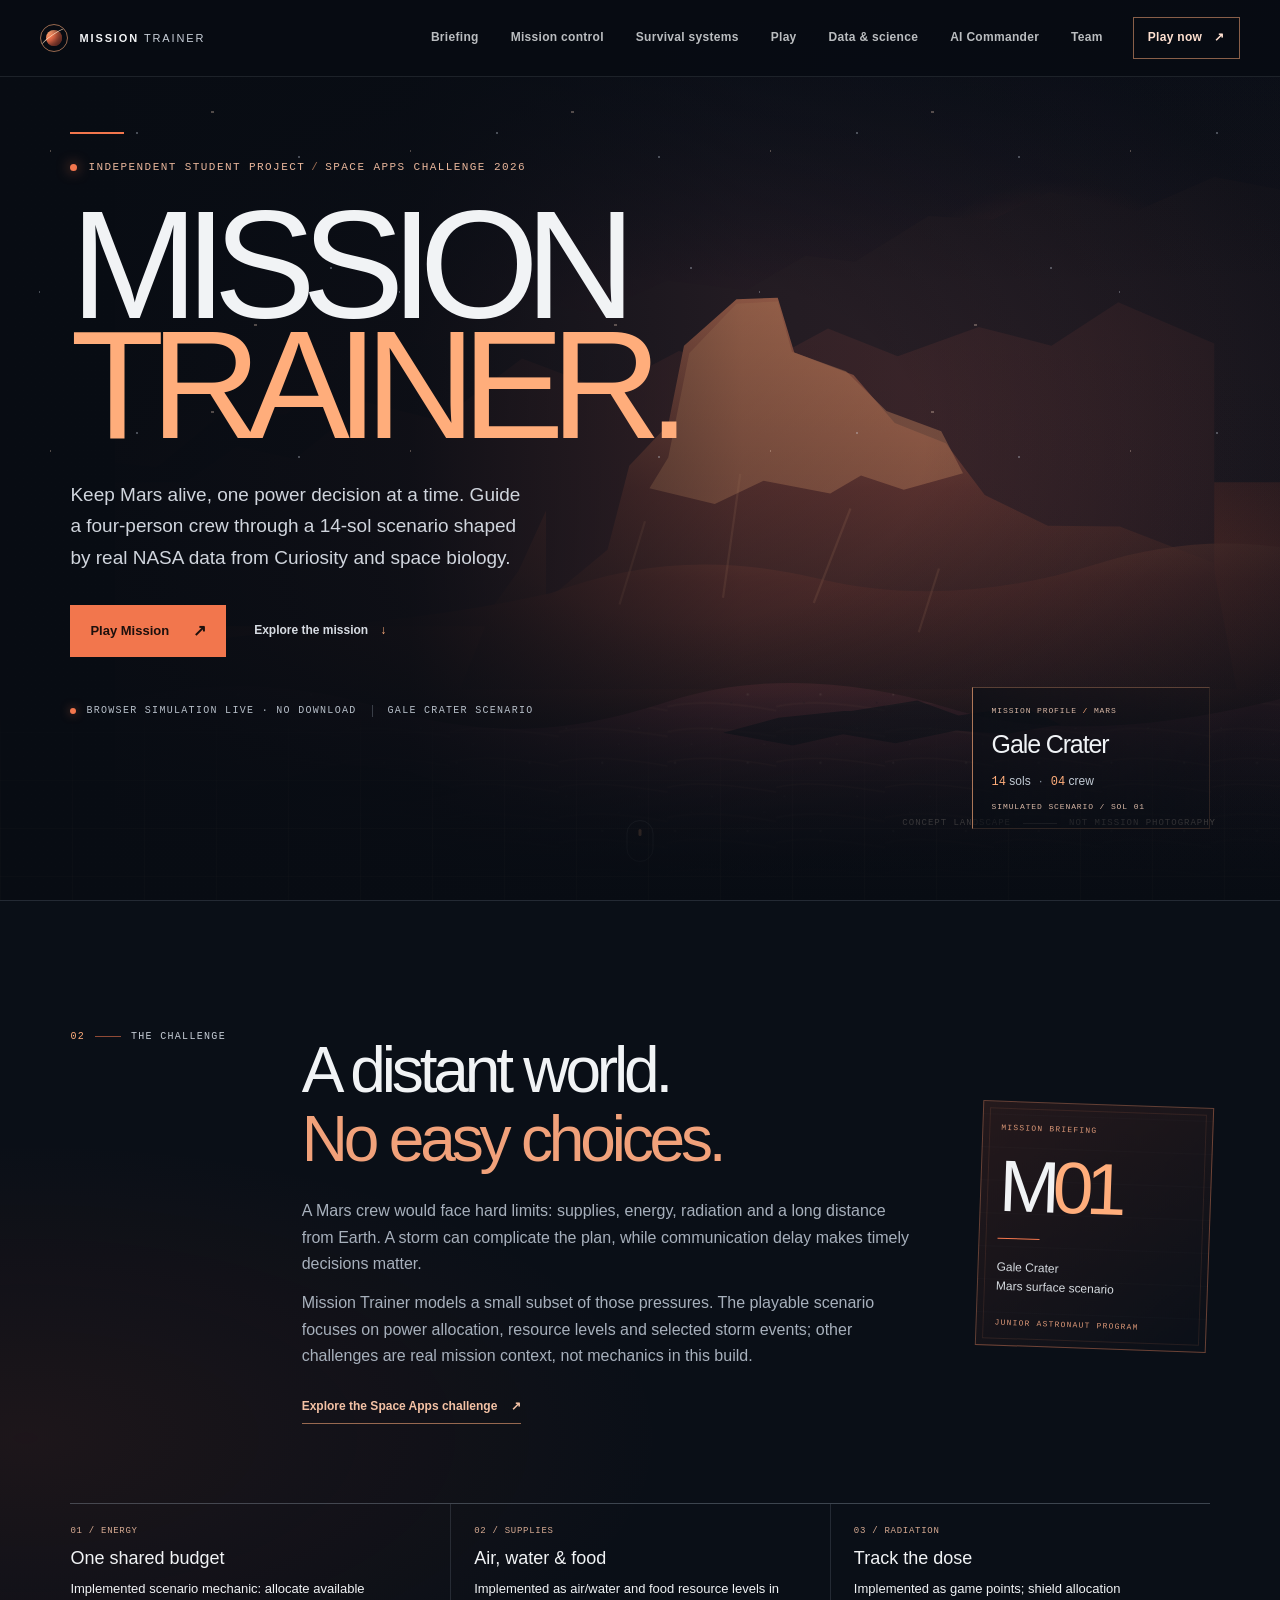
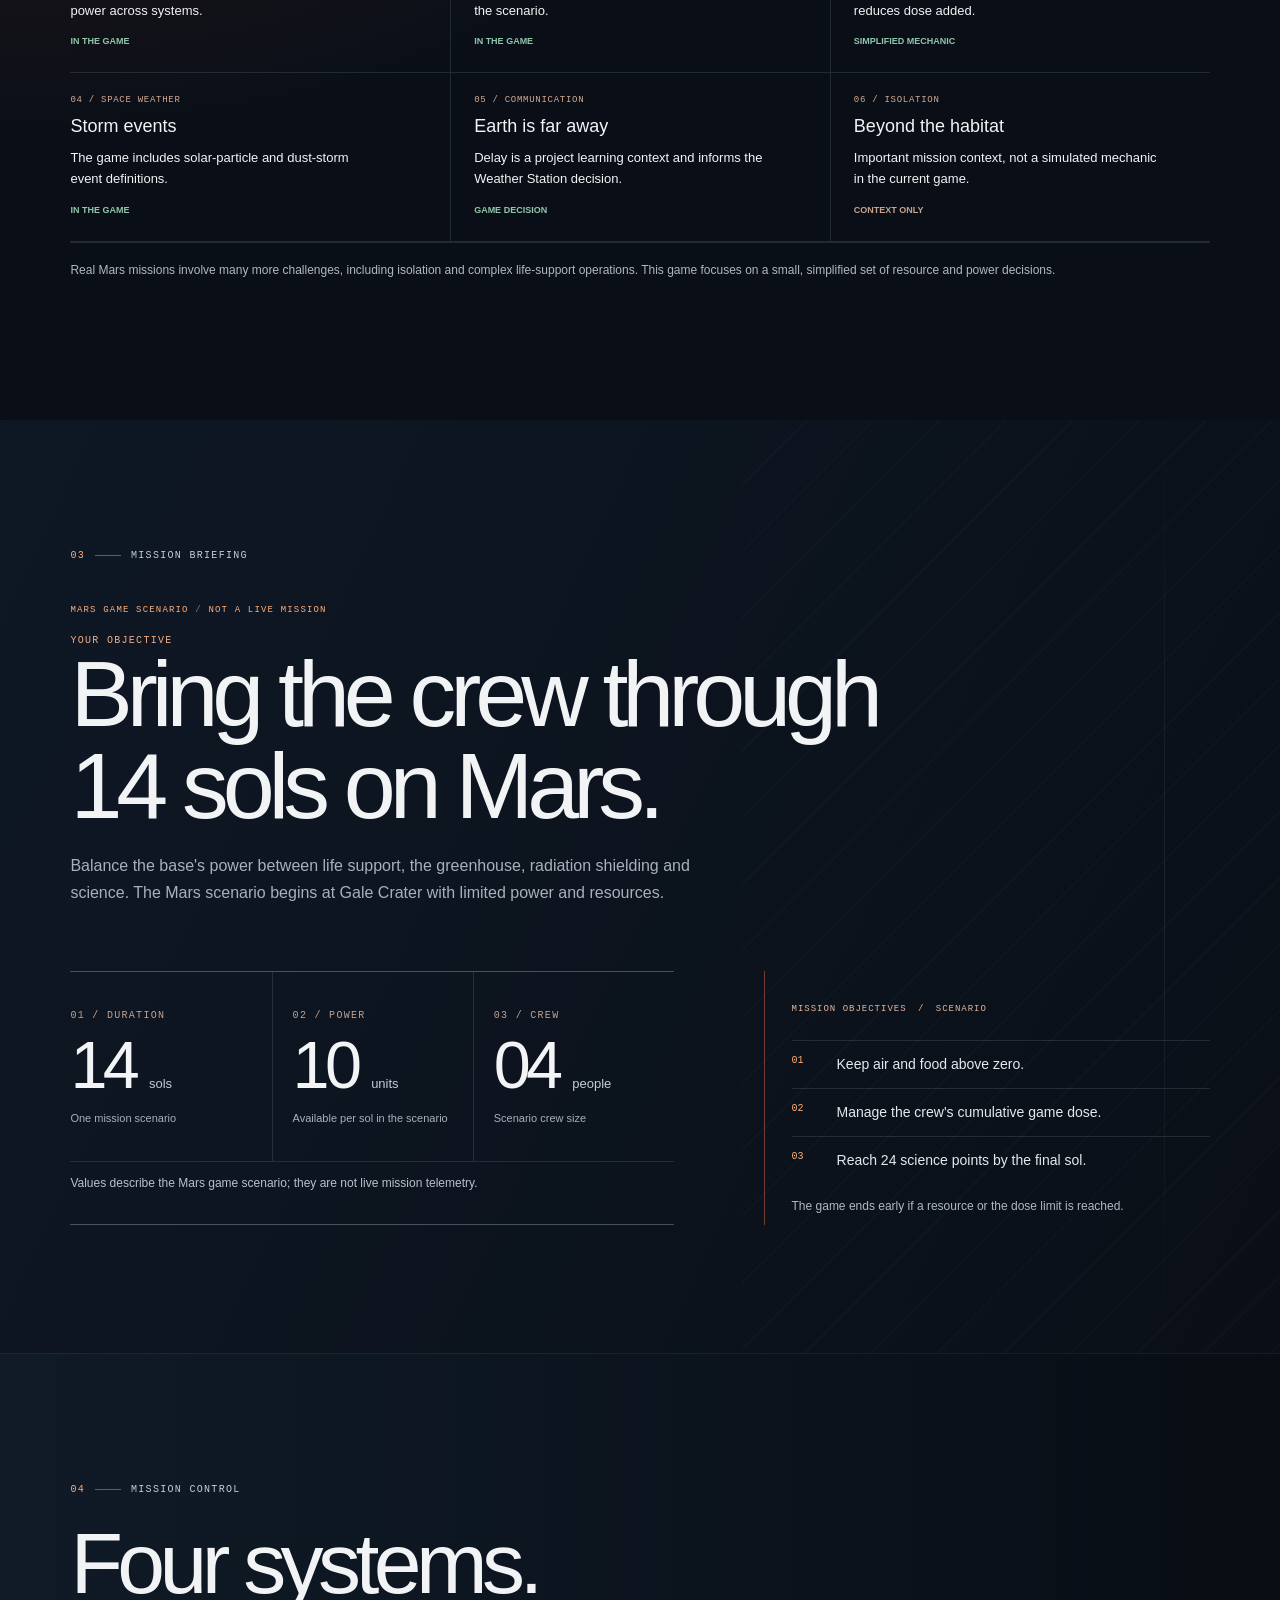
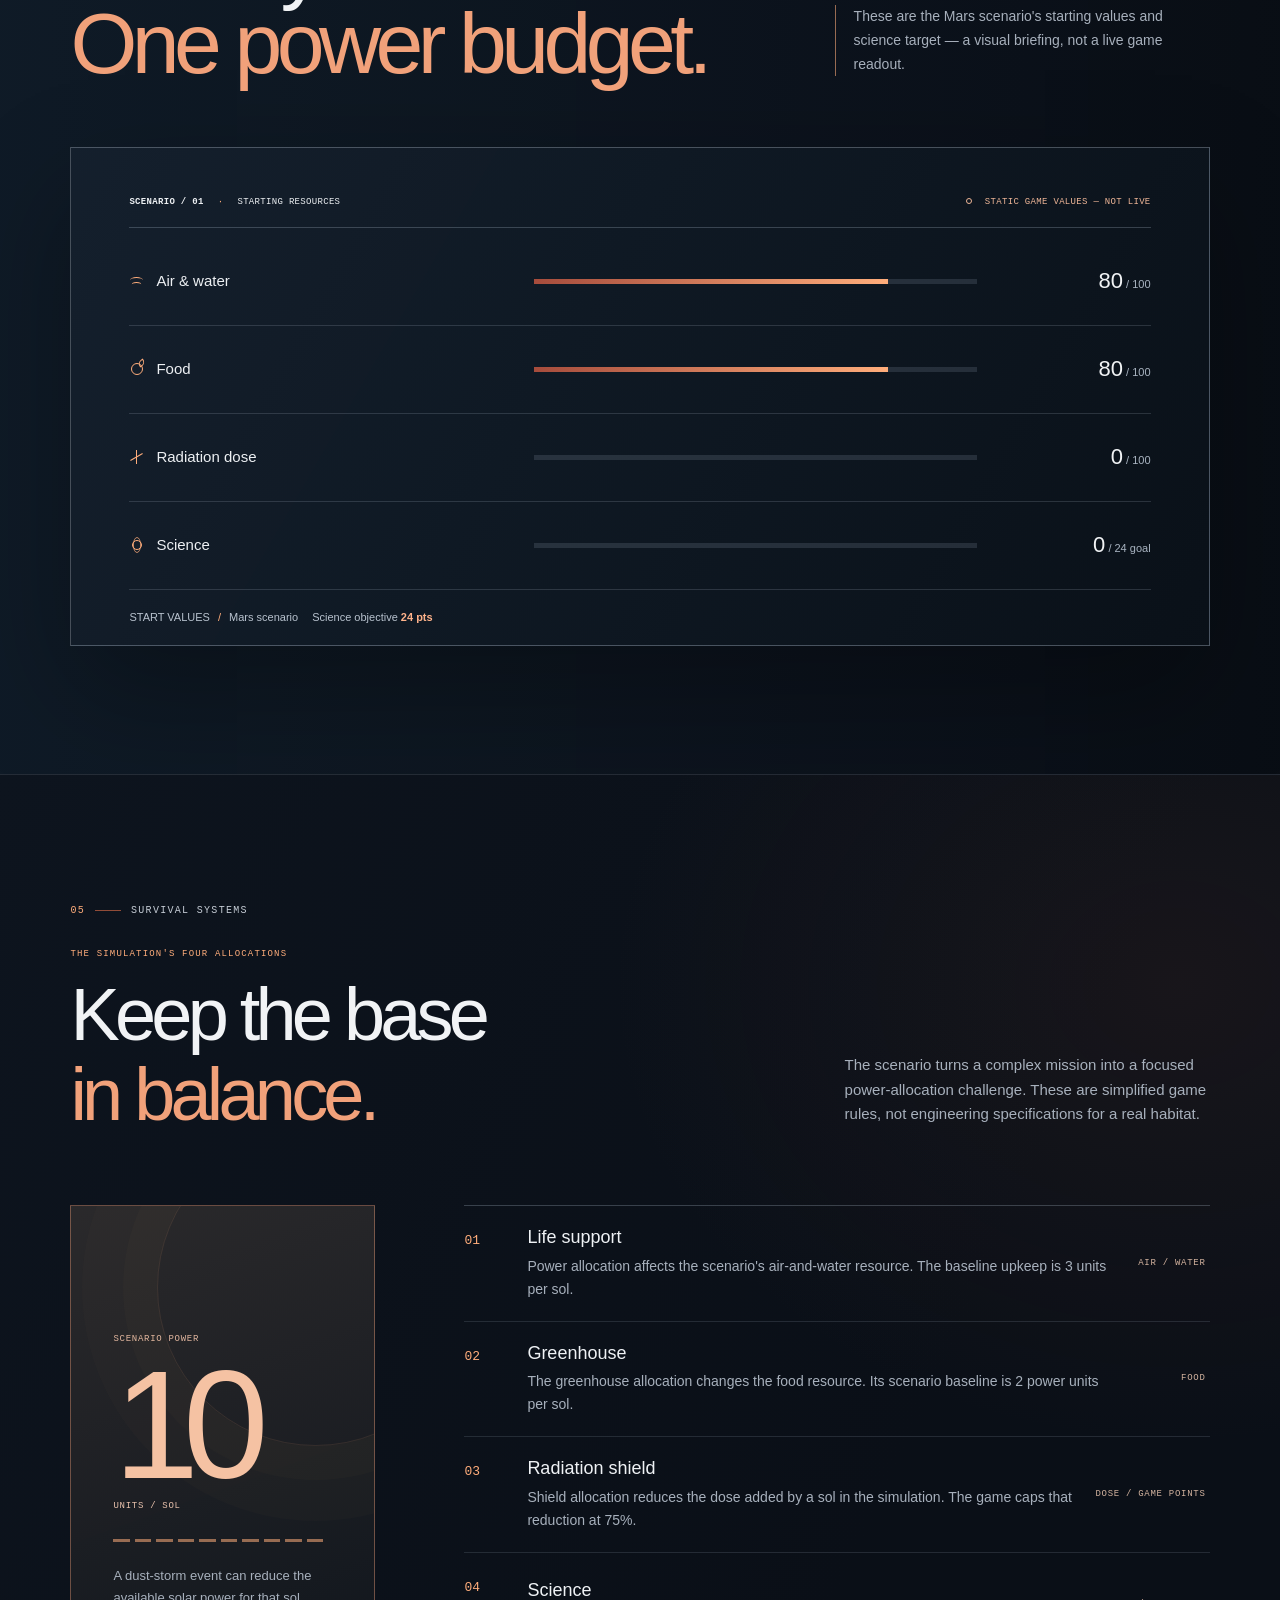
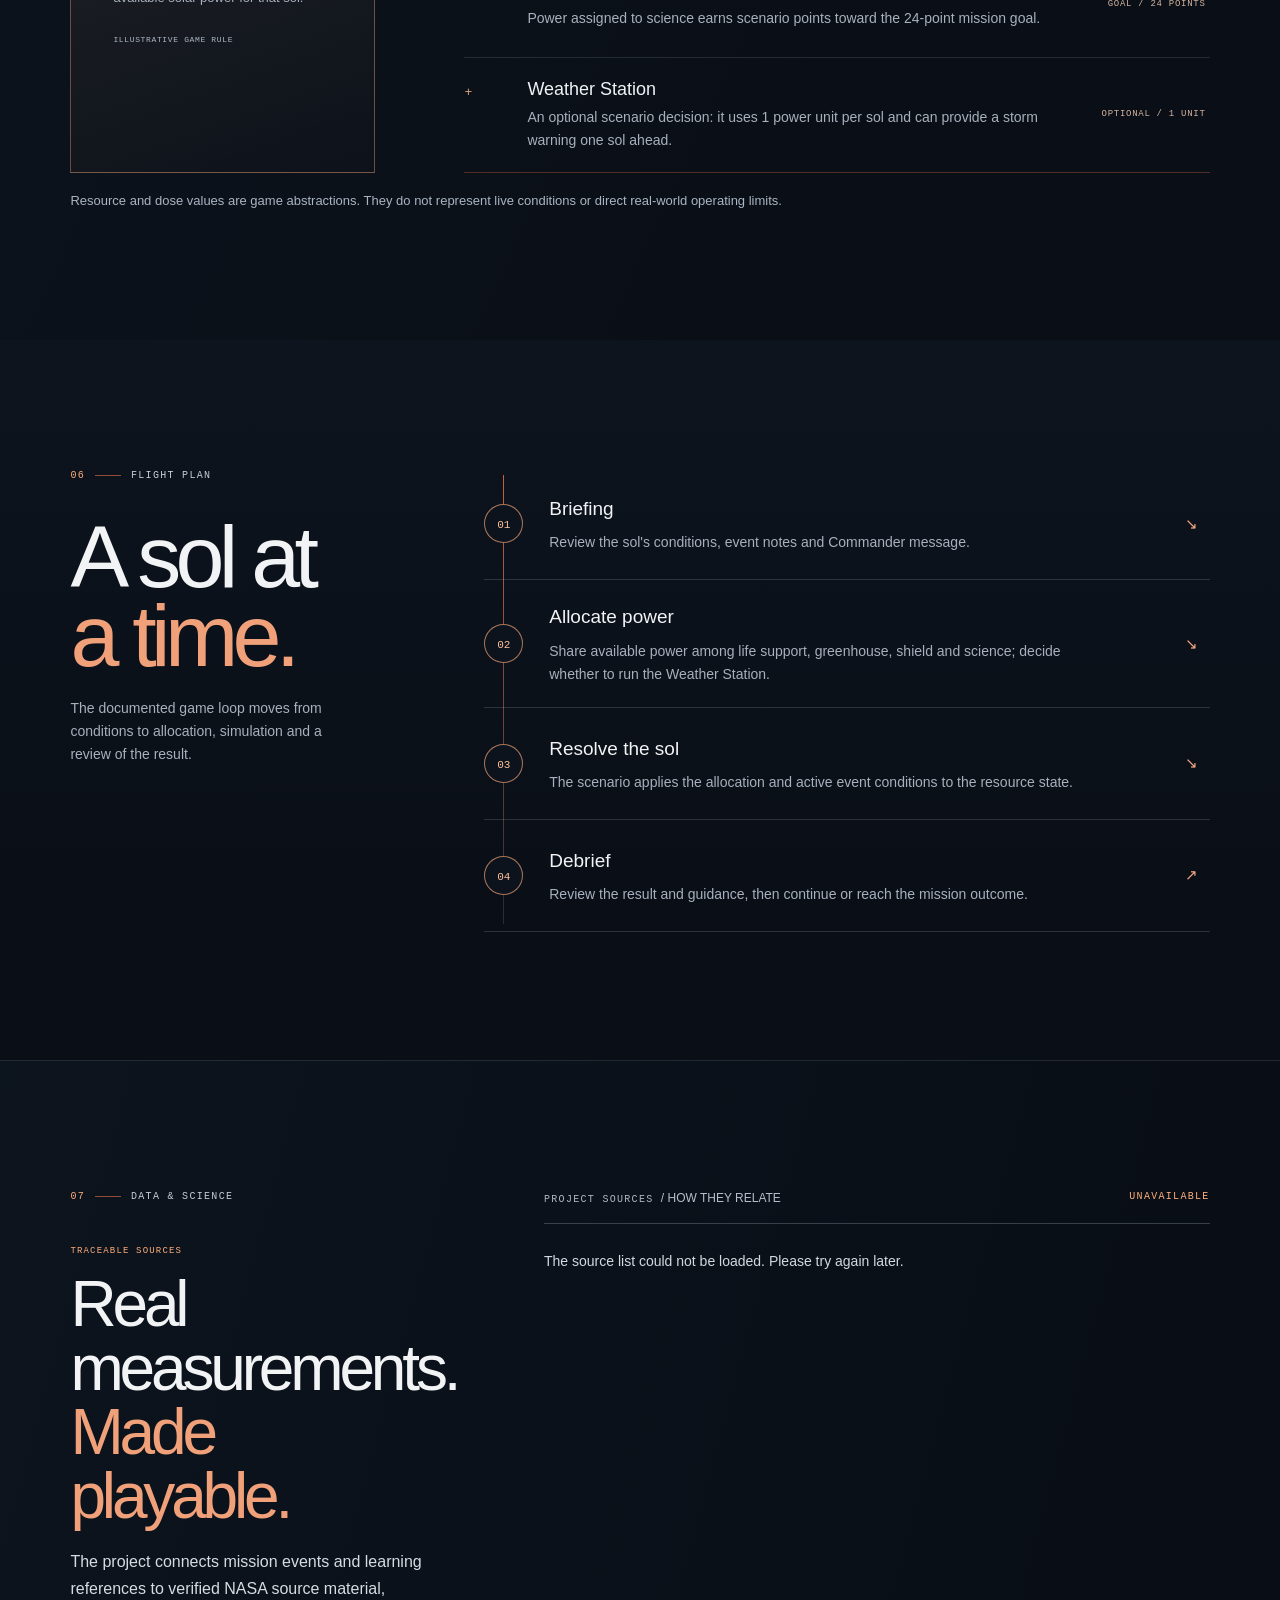
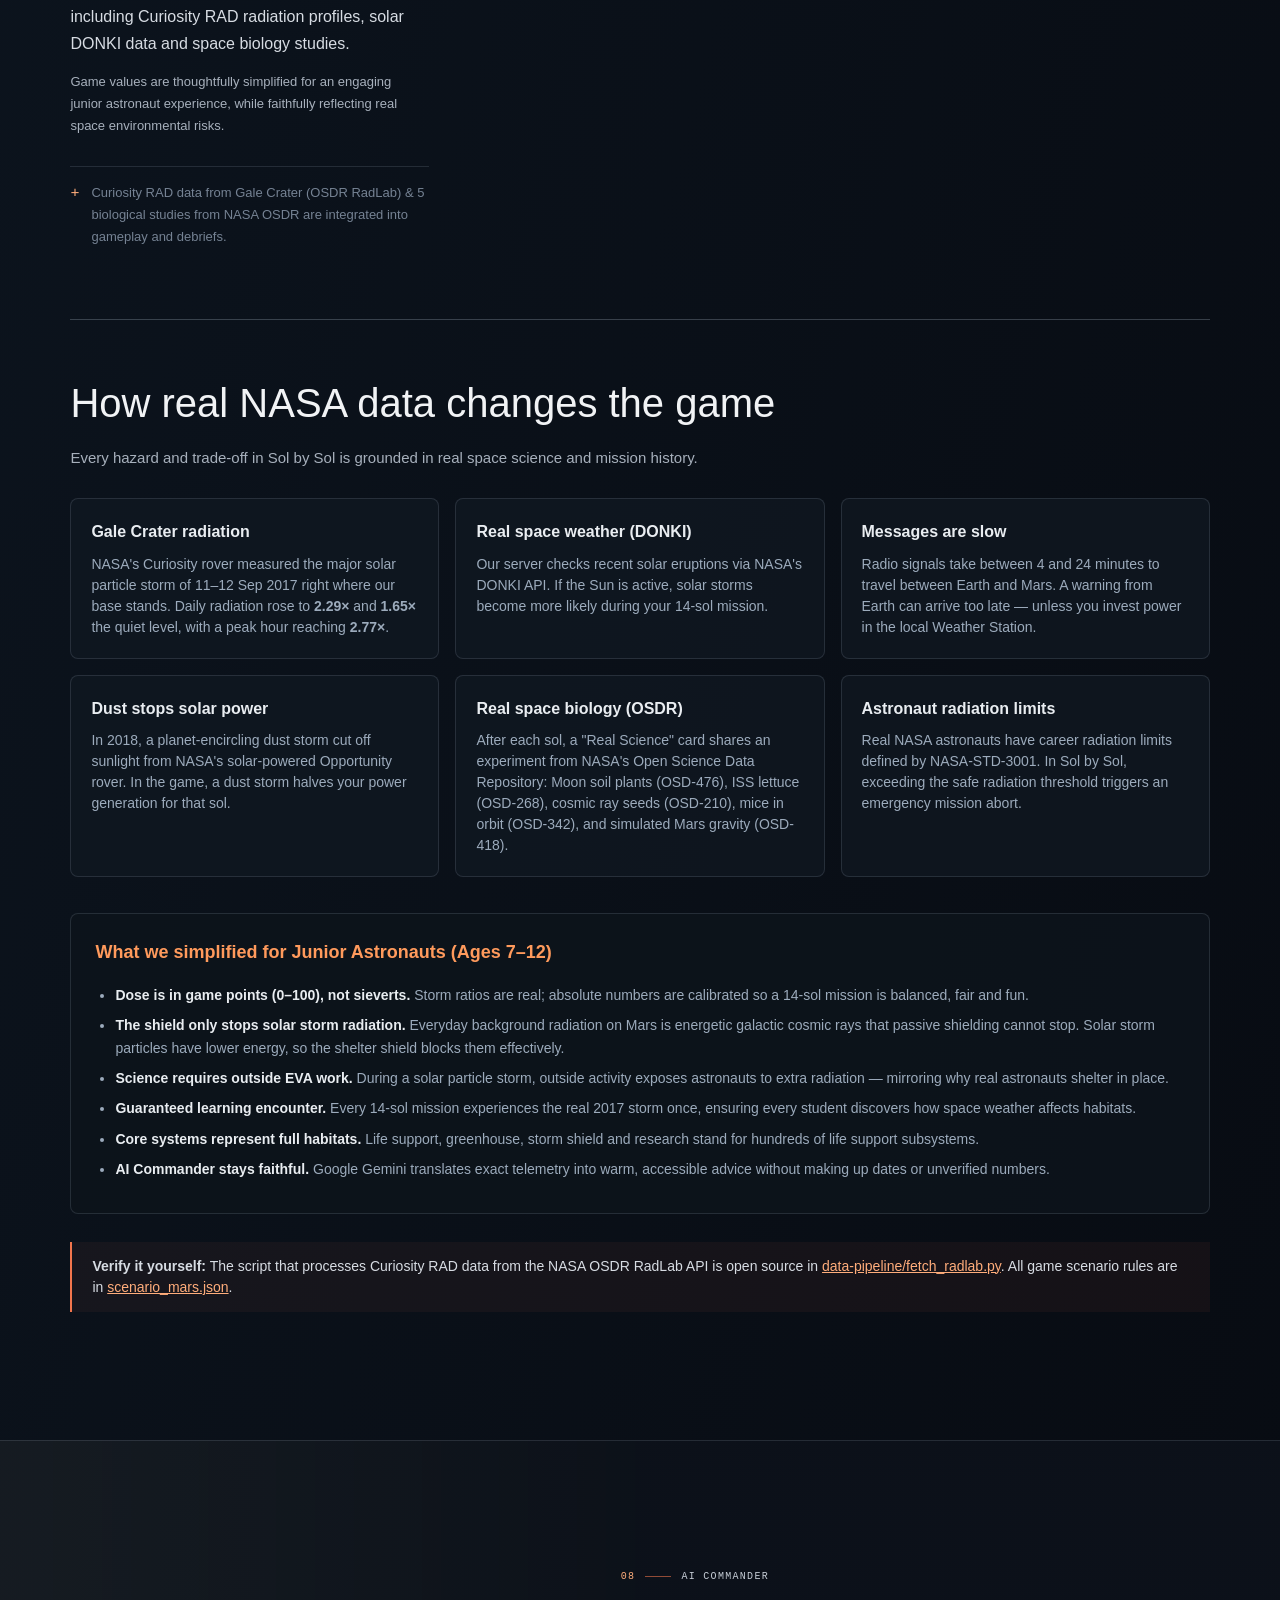
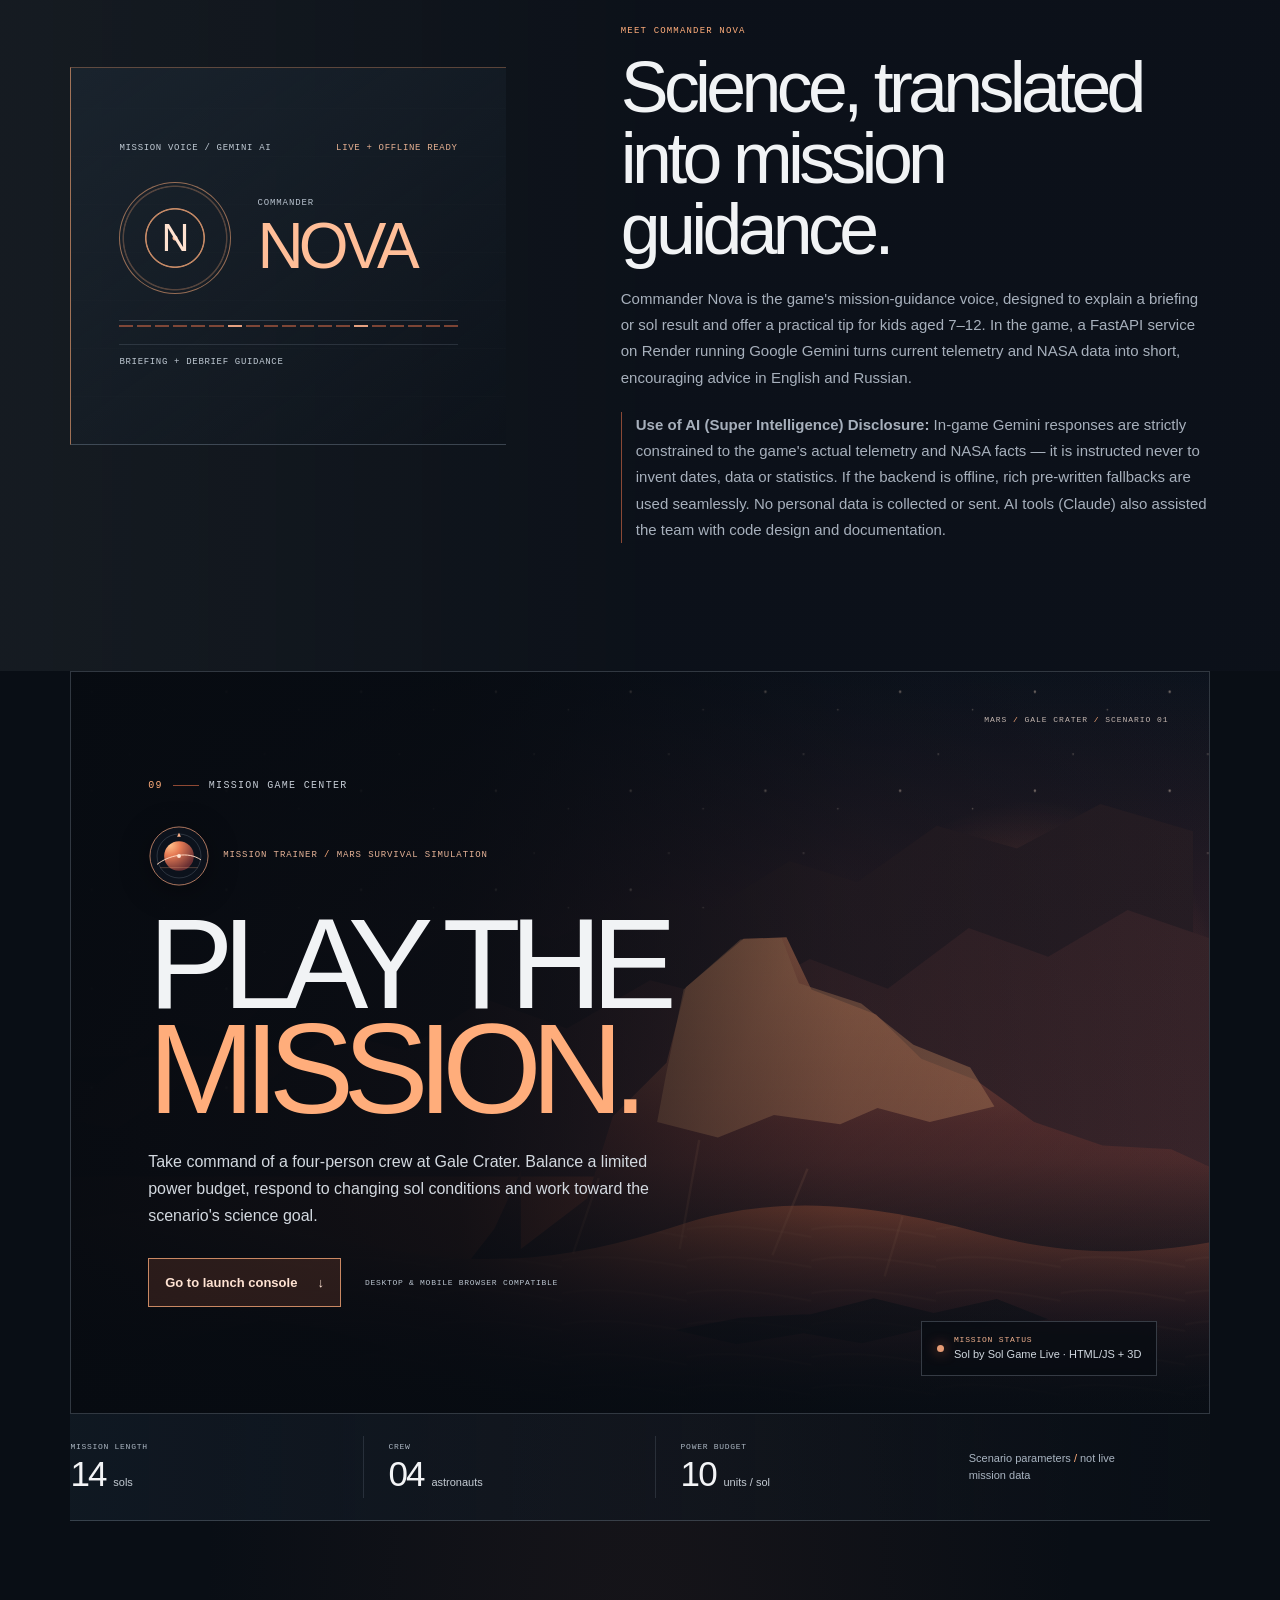
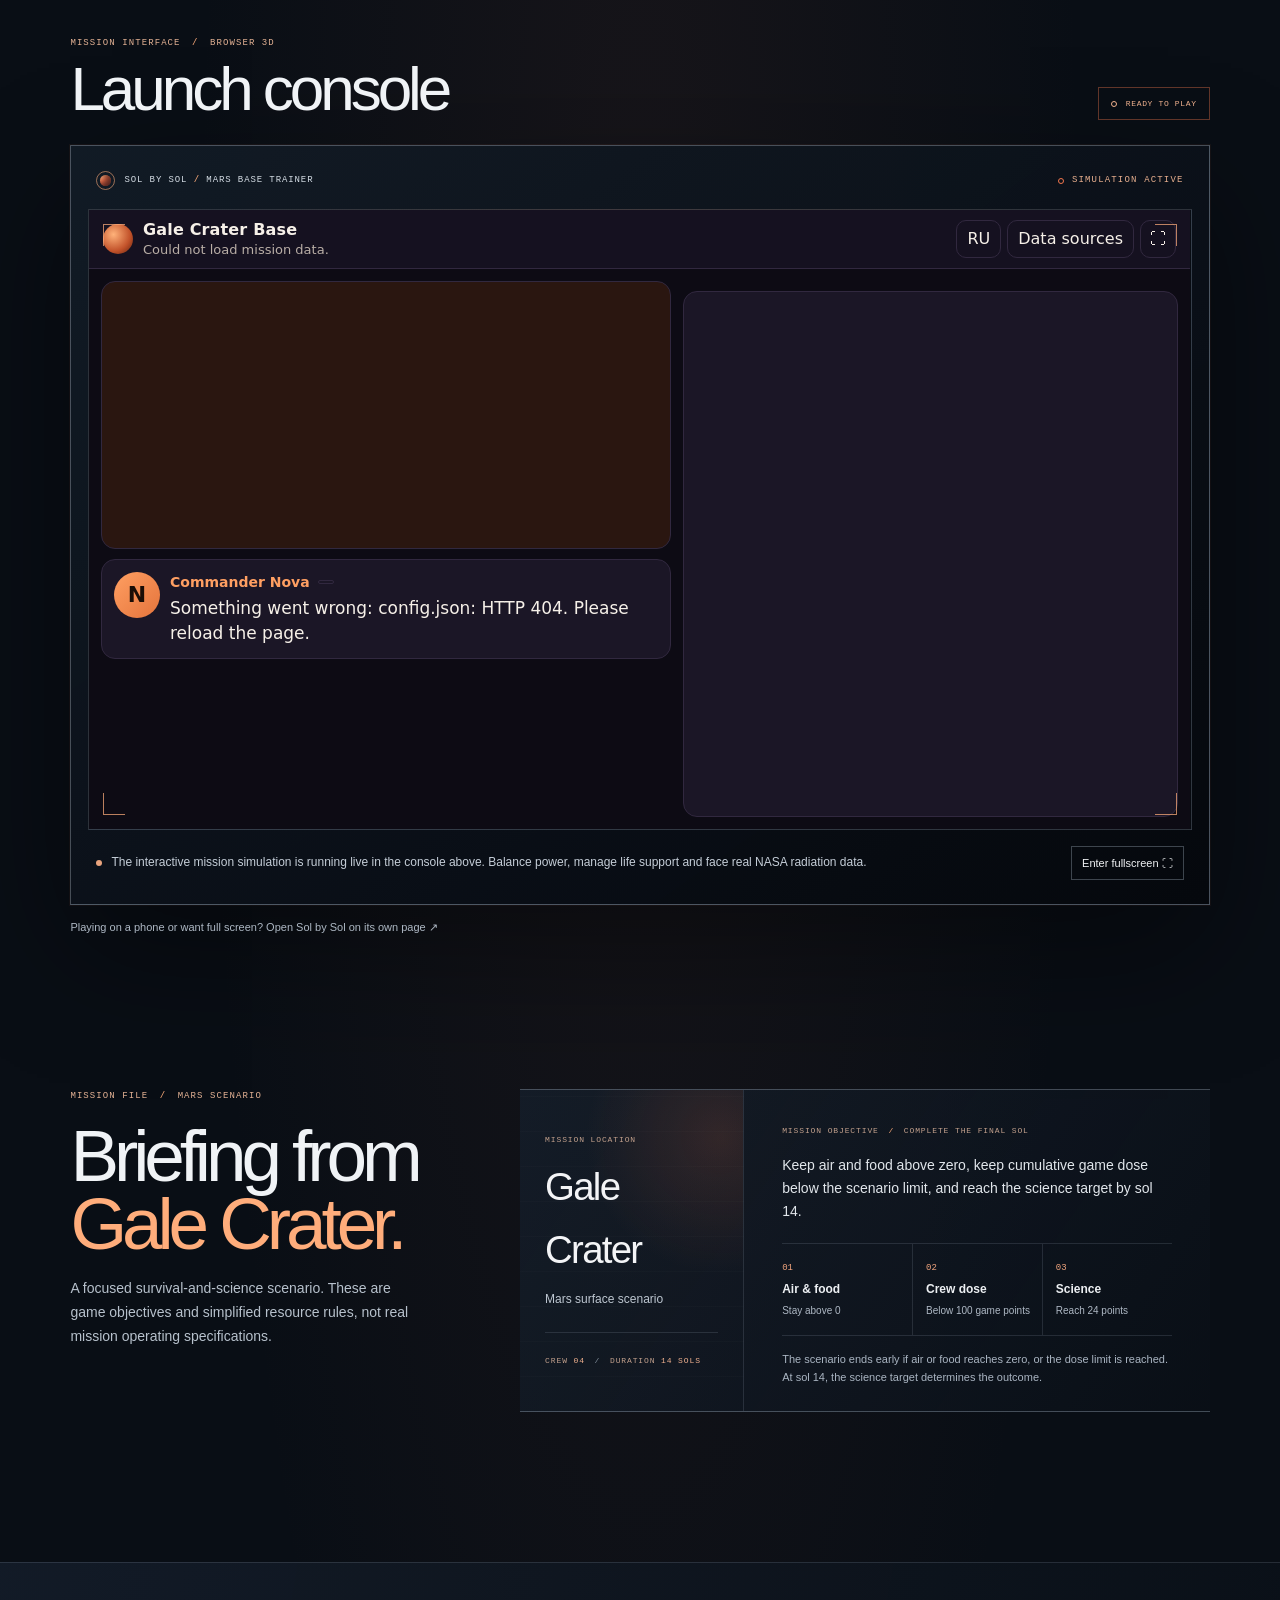
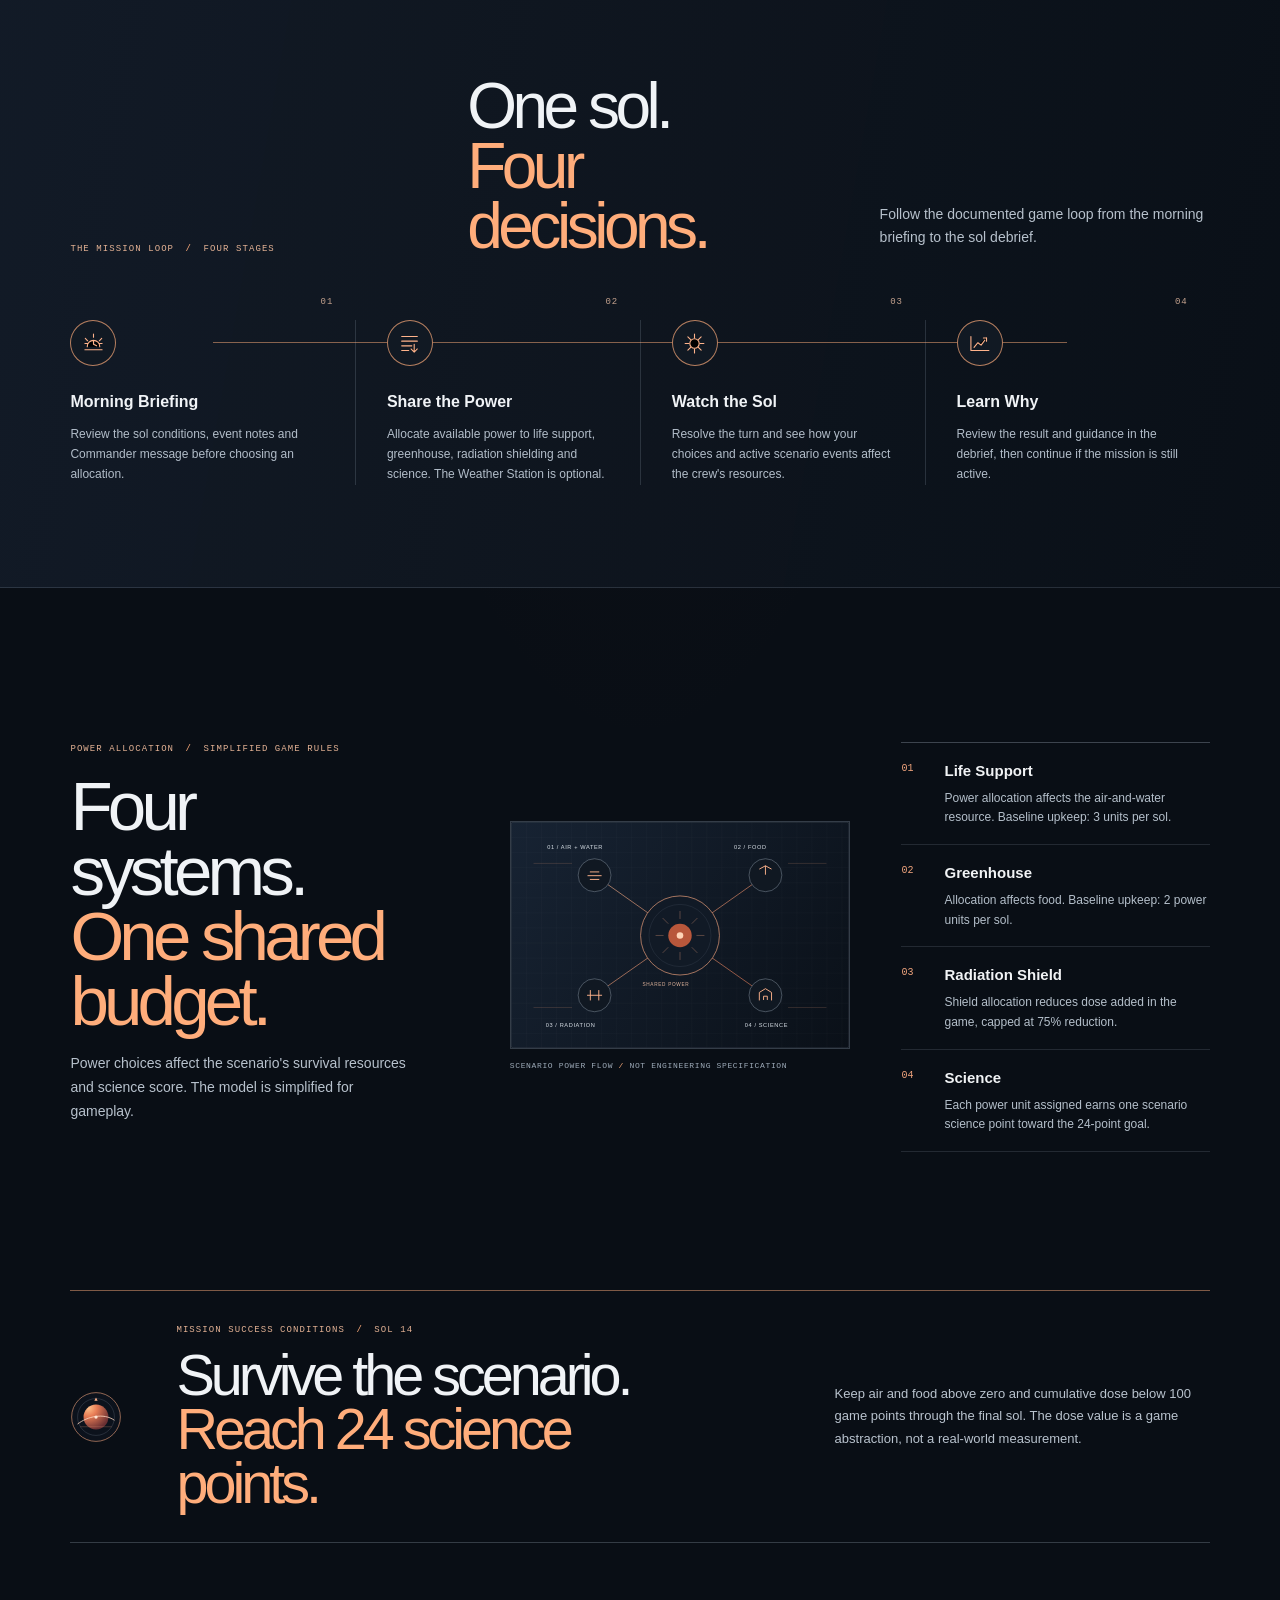
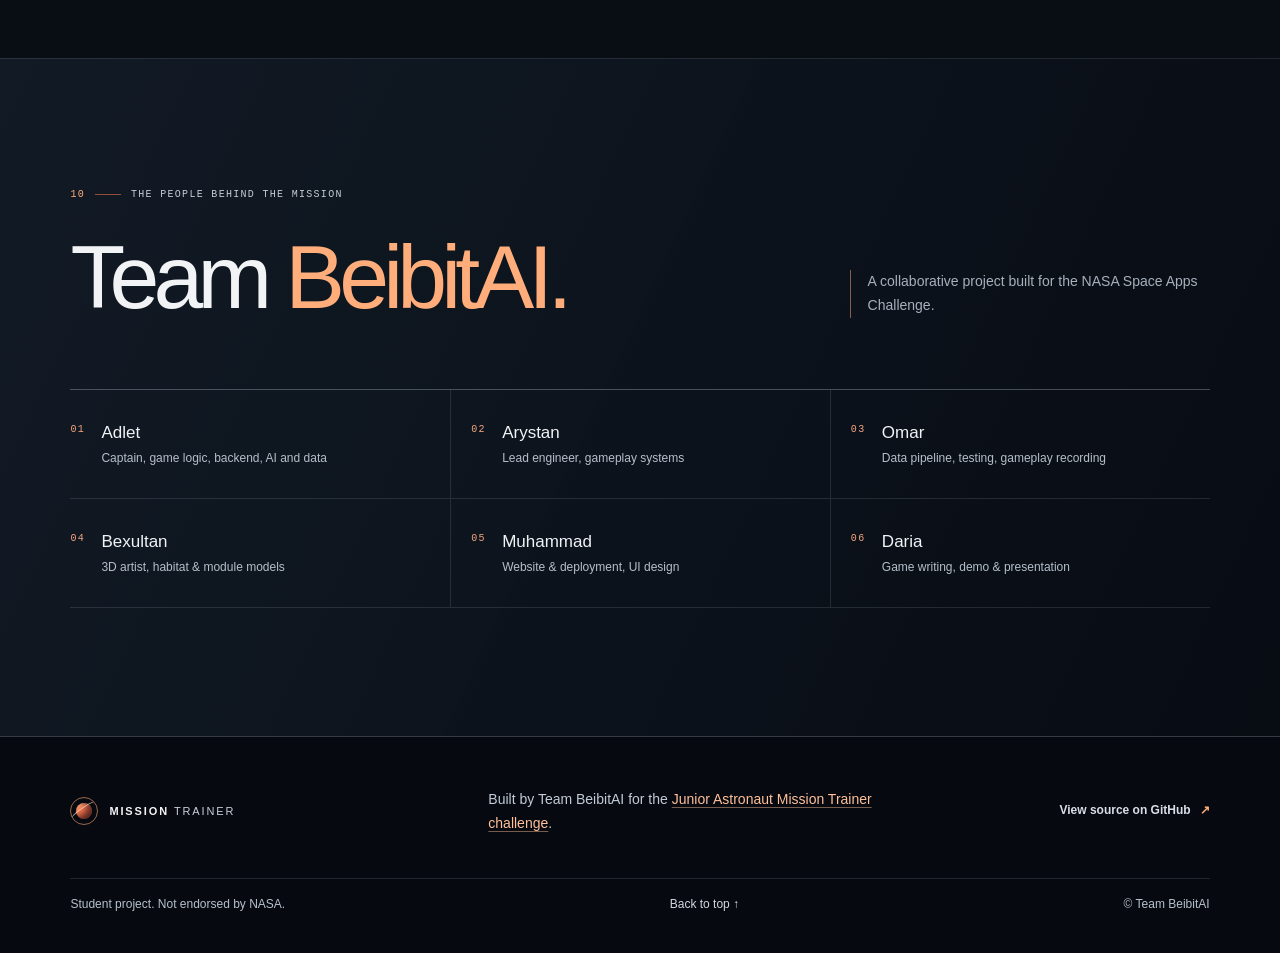
==== commit 79546de7: "объединил папки" ====
--- a/web/index.html
+++ b/web/index.html
@@ -35,9 +35,10 @@
         <a href="#survival">Survival systems</a>
         <a href="#play">Play</a>
         <a href="#science">Data &amp; science</a>
+        <a href="#commander">AI Commander</a>
         <a href="#team">Team</a>
       </nav>
-      <a class="nav-cta" href="#play">Enter mission <span aria-hidden="true">↗</span></a>
+      <a class="nav-cta" href="#play">Play now <span aria-hidden="true">↗</span></a>
     </div>
   </header>
 
@@ -52,14 +53,14 @@
       <div class="hero-content page-width">
         <p class="eyebrow"><span class="eyebrow-dot"></span> INDEPENDENT STUDENT PROJECT <span class="eyebrow-divider">/</span> SPACE APPS CHALLENGE 2026</p>
         <h1 id="hero-title">Mission<br><span>Trainer.</span></h1>
-        <p class="hero-copy">Keep Mars alive, one power decision at a time. Guide a four-person crew through a 14-sol scenario shaped by the project's science sources.</p>
+        <p class="hero-copy">Keep Mars alive, one power decision at a time. Guide a four-person crew through a 14-sol scenario shaped by real NASA data from Curiosity and space biology.</p>
         <div class="hero-actions">
           <a class="button button-primary" href="#play">Play Mission <span aria-hidden="true">↗</span></a>
           <a class="text-link" href="#briefing">Explore the mission <span aria-hidden="true">↓</span></a>
         </div>
         <div class="hero-status">
           <span class="status-pulse" aria-hidden="true"></span>
-          <span>GAME BUILD NOT AVAILABLE YET</span>
+          <span>BROWSER SIMULATION LIVE · NO DOWNLOAD</span>
           <span class="status-divider" aria-hidden="true"></span>
           <span>GALE CRATER SCENARIO</span>
         </div>
@@ -254,16 +255,17 @@
     </section>
 
     <section class="science-section section-pad" id="science" aria-labelledby="science-title">
+      <div id="data-science"></div>
       <div class="page-width science-layout">
         <div class="science-intro">
           <div class="section-kicker"><span>07</span><span class="kicker-rule"></span><span>DATA &amp; SCIENCE</span></div>
           <p class="section-overline">TRACEABLE SOURCES</p>
           <h2 id="science-title">Real measurements.<br><em>Made playable.</em></h2>
-          <p class="science-lead">The project connects mission events and learning references to named source material, including Curiosity radiation data, space weather and Mars communications.</p>
-          <p class="science-caveat">The source measurements and descriptions are not presented as direct gameplay units. Game values are simplified for the scenario.</p>
+          <p class="science-lead">The project connects mission events and learning references to verified NASA source material, including Curiosity RAD radiation profiles, solar DONKI data and space biology studies.</p>
+          <p class="science-caveat">Game values are thoughtfully simplified for an engaging junior astronaut experience, while faithfully reflecting real space environmental risks.</p>
           <div class="science-note" id="science-note">
             <span class="note-mark" aria-hidden="true">+</span>
-            <p>Additional science context from the data team will be added here.</p>
+            <p>Curiosity RAD data from Gale Crater (OSDR RadLab) &amp; 5 biological studies from NASA OSDR are integrated into gameplay and debriefs.</p>
           </div>
         </div>
         <div class="sources-column">
@@ -273,13 +275,64 @@
           </div>
         </div>
       </div>
+
+      <div class="page-width science-deep-dive">
+        <div class="science-deep-heading">
+          <h3>How real NASA data changes the game</h3>
+          <p>Every hazard and trade-off in Sol by Sol is grounded in real space science and mission history.</p>
+        </div>
+
+        <div class="science-cards-grid">
+          <div class="science-card">
+            <h4>Gale Crater radiation</h4>
+            <p>NASA's Curiosity rover measured the major solar particle storm of 11–12 Sep 2017 right where our base stands. Daily radiation rose to <b>2.29×</b> and <b>1.65×</b> the quiet level, with a peak hour reaching <b>2.77×</b>.</p>
+          </div>
+          <div class="science-card">
+            <h4>Real space weather (DONKI)</h4>
+            <p>Our server checks recent solar eruptions via NASA's DONKI API. If the Sun is active, solar storms become more likely during your 14-sol mission.</p>
+          </div>
+          <div class="science-card">
+            <h4>Messages are slow</h4>
+            <p>Radio signals take between 4 and 24 minutes to travel between Earth and Mars. A warning from Earth can arrive too late — unless you invest power in the local Weather Station.</p>
+          </div>
+          <div class="science-card">
+            <h4>Dust stops solar power</h4>
+            <p>In 2018, a planet-encircling dust storm cut off sunlight from NASA's solar-powered Opportunity rover. In the game, a dust storm halves your power generation for that sol.</p>
+          </div>
+          <div class="science-card">
+            <h4>Real space biology (OSDR)</h4>
+            <p>After each sol, a "Real Science" card shares an experiment from NASA's Open Science Data Repository: Moon soil plants (OSD-476), ISS lettuce (OSD-268), cosmic ray seeds (OSD-210), mice in orbit (OSD-342), and simulated Mars gravity (OSD-418).</p>
+          </div>
+          <div class="science-card">
+            <h4>Astronaut radiation limits</h4>
+            <p>Real NASA astronauts have career radiation limits defined by NASA-STD-3001. In Sol by Sol, exceeding the safe radiation threshold triggers an emergency mission abort.</p>
+          </div>
+        </div>
+
+        <div class="science-simplifications">
+          <h4>What we simplified for Junior Astronauts (Ages 7–12)</h4>
+          <ul>
+            <li><b>Dose is in game points (0–100), not sieverts.</b> Storm ratios are real; absolute numbers are calibrated so a 14-sol mission is balanced, fair and fun.</li>
+            <li><b>The shield only stops solar storm radiation.</b> Everyday background radiation on Mars is energetic galactic cosmic rays that passive shielding cannot stop. Solar storm particles have lower energy, so the shelter shield blocks them effectively.</li>
+            <li><b>Science requires outside EVA work.</b> During a solar particle storm, outside activity exposes astronauts to extra radiation — mirroring why real astronauts shelter in place.</li>
+            <li><b>Guaranteed learning encounter.</b> Every 14-sol mission experiences the real 2017 storm once, ensuring every student discovers how space weather affects habitats.</li>
+            <li><b>Core systems represent full habitats.</b> Life support, greenhouse, storm shield and research stand for hundreds of life support subsystems.</li>
+            <li><b>AI Commander stays faithful.</b> Google Gemini translates exact telemetry into warm, accessible advice without making up dates or unverified numbers.</li>
+          </ul>
+        </div>
+
+        <div class="science-check-box">
+          <b>Verify it yourself:</b> The script that processes Curiosity RAD data from the NASA OSDR RadLab API is open source in <a href="https://github.com/BeibitAI/nasa2026-mission-trainer/blob/main/data-pipeline/fetch_radlab.py" target="_blank" rel="noopener">data-pipeline/fetch_radlab.py</a>. All game scenario rules are in <a href="https://github.com/BeibitAI/nasa2026-mission-trainer/blob/main/unity/MissionTrainer/Assets/_Project/Resources/Data/scenario_mars.json" target="_blank" rel="noopener">scenario_mars.json</a>.
+        </div>
+      </div>
     </section>
 
     <section class="commander-section section-pad" id="commander" aria-labelledby="commander-title">
+      <div id="ai"></div>
       <div class="page-width commander-layout">
         <div class="commander-graphic" aria-hidden="true">
           <div class="commander-id-card">
-            <div class="commander-card-top"><span>MISSION VOICE / LOCAL CONFIG</span><span>FALLBACK READY</span></div>
+            <div class="commander-card-top"><span>MISSION VOICE / GEMINI AI</span><span>LIVE + OFFLINE READY</span></div>
             <div class="commander-card-body">
               <div class="commander-core"><span>N</span></div>
               <div class="commander-card-name"><span>COMMANDER</span><strong>NOVA</strong></div>
@@ -294,8 +347,8 @@
           <div class="section-kicker"><span>08</span><span class="kicker-rule"></span><span>AI COMMANDER</span></div>
           <p class="section-overline">MEET COMMANDER NOVA</p>
           <h2 id="commander-title">Science, translated<br>into mission guidance.</h2>
-          <p>Commander Nova is the game's mission-guidance voice, designed to explain a briefing or sol result and offer a practical tip. The project contains an API-backed commander service and bundled fallback lines.</p>
-          <p class="commander-disclosure">The checked-in game configuration leaves the API base URL empty. Live Gemini responses are not confirmed for this build; bundled local fallback text is the configured path. AI tools also assisted with project code and documentation; the team's final disclosure can be added here.</p>
+          <p>Commander Nova is the game's mission-guidance voice, designed to explain a briefing or sol result and offer a practical tip for kids aged 7–12. In the game, a FastAPI service on Render running Google Gemini turns current telemetry and NASA data into short, encouraging advice in English and Russian.</p>
+          <p class="commander-disclosure"><b>Use of AI (Super Intelligence) Disclosure:</b> In-game Gemini responses are strictly constrained to the game's actual telemetry and NASA facts — it is instructed never to invent dates, data or statistics. If the backend is offline, rich pre-written fallbacks are used seamlessly. No personal data is collected or sent. AI tools (Claude) also assisted the team with code design and documentation.</p>
         </div>
       </div>
     </section>
@@ -317,12 +370,12 @@
             <p class="play-intro">Take command of a four-person crew at Gale Crater. Balance a limited power budget, respond to changing sol conditions and work toward the scenario's science goal.</p>
             <div class="play-hero-actions">
               <a class="play-launch-link" href="#mission-console">Go to launch console <span aria-hidden="true">↓</span></a>
-              <span class="play-device-note">DESKTOP BUILD COMPATIBILITY NOT YET VERIFIED</span>
+              <span class="play-device-note">DESKTOP &amp; MOBILE BROWSER COMPATIBLE</span>
             </div>
           </div>
           <div class="play-hero-status" role="status">
             <span class="status-pulse" aria-hidden="true"></span>
-            <span><b>BUILD STATUS</b> Unity WebGL build in preparation</span>
+            <span><b>MISSION STATUS</b> Sol by Sol Game Live · HTML/JS + 3D</span>
           </div>
           <div class="play-hero-coordinate" aria-hidden="true">MARS <i>/</i> GALE CRATER <i>/</i> SCENARIO 01</div>
         </div>
@@ -337,18 +390,18 @@
         <div class="page-width play-console-wrap" id="mission-console">
           <div class="play-console-heading">
             <div>
-              <p class="play-micro-label">MISSION INTERFACE <span>/</span> UNITY WEBGL</p>
+              <p class="play-micro-label">MISSION INTERFACE <span>/</span> BROWSER 3D</p>
               <h3>Launch console</h3>
             </div>
-            <span class="console-build-tag"><i></i> BUILD PENDING</span>
+            <span class="console-build-tag"><i></i> READY TO PLAY</span>
           </div>
           <div class="game-shell">
             <div class="game-chrome">
-              <div class="chrome-brand"><span class="chrome-mark" aria-hidden="true"></span><span>MISSION TRAINER <i>/</i> LAUNCH CONSOLE</span></div>
-              <span class="chrome-state"><span></span> WEBGL NOT AVAILABLE</span>
+              <div class="chrome-brand"><span class="chrome-mark" aria-hidden="true"></span><span>SOL BY SOL <i>/</i> MARS BASE TRAINER</span></div>
+              <span class="chrome-state"><span></span> SIMULATION ACTIVE</span>
             </div>
             <div class="game-frame">
-              <iframe id="mission-frame" src="play/index.html" title="Mission Trainer game status" allow="fullscreen; autoplay" loading="lazy"></iframe>
+              <iframe id="mission-frame" src="play/index.html" title="Sol by Sol: Mars Base Trainer game" allow="fullscreen; autoplay" loading="lazy"></iframe>
               <div class="frame-overlay" aria-hidden="true">
                 <span class="frame-corner frame-corner-tl"></span>
                 <span class="frame-corner frame-corner-tr"></span>
@@ -357,11 +410,11 @@
               </div>
             </div>
             <div class="game-toolbar">
-              <p><span class="toolbar-indicator"></span>The game build is not available yet. The embedded page is a status placeholder, not a playable simulation.</p>
-              <button class="fullscreen-button" id="fullscreen-button" type="button" disabled hidden>Enter fullscreen <span aria-hidden="true">⛶</span></button>
-            </div>
-          </div>
-          <p class="mobile-note">The WebGL build has not been verified on mobile devices. The game will appear here when the build is published.</p>
+              <p><span class="toolbar-indicator"></span>The interactive mission simulation is running live in the console above. Balance power, manage life support and face real NASA radiation data.</p>
+              <button class="fullscreen-button" id="fullscreen-button" type="button">Enter fullscreen <span aria-hidden="true">⛶</span></button>
+            </div>
+          </div>
+          <p class="mobile-note">Playing on a phone or want full screen? <a href="play/index.html" target="_blank" rel="noopener">Open Sol by Sol on its own page ↗</a></p>
         </div>
 
         <div class="page-width play-briefing">
@@ -468,12 +521,12 @@
           <p>A collaborative project built for the NASA Space Apps Challenge.</p>
         </div>
         <ul class="team-list">
-          <li><span class="team-index">01</span><span class="team-name">Arystan</span><span class="team-role">Game development</span></li>
-          <li><span class="team-index">02</span><span class="team-name">Omar</span><span class="team-role">Unity systems &amp; networking</span></li>
-          <li><span class="team-index">03</span><span class="team-name">Bexultan</span><span class="team-role">3D art</span></li>
-          <li><span class="team-index">04</span><span class="team-name">Muhammad</span><span class="team-role">Website &amp; deployment</span></li>
-          <li><span class="team-index">05</span><span class="team-name">Adlet</span><span class="team-role">Backend &amp; science data</span></li>
-          <li><span class="team-index">06</span><span class="team-name">Daria</span><span class="team-role">Game writing &amp; demo</span></li>
+          <li><span class="team-index">01</span><span class="team-name">Adlet</span><span class="team-role">Captain, game logic, backend, AI and data</span></li>
+          <li><span class="team-index">02</span><span class="team-name">Arystan</span><span class="team-role">Lead engineer, gameplay systems</span></li>
+          <li><span class="team-index">03</span><span class="team-name">Omar</span><span class="team-role">Data pipeline, testing, gameplay recording</span></li>
+          <li><span class="team-index">04</span><span class="team-name">Bexultan</span><span class="team-role">3D artist, habitat &amp; module models</span></li>
+          <li><span class="team-index">05</span><span class="team-name">Muhammad</span><span class="team-role">Website &amp; deployment, UI design</span></li>
+          <li><span class="team-index">06</span><span class="team-name">Daria</span><span class="team-role">Game writing, demo &amp; presentation</span></li>
         </ul>
       </div>
     </section>
--- a/web/assets/css/site.css
+++ b/web/assets/css/site.css
@@ -5336,3 +5336,110 @@
     font-size: 12px;
   }
 }
+
+/* --- Data & Science Deep Dive (Integrated from Main) --- */
+.science-deep-dive {
+  margin-top: clamp(40px, 6vw, 70px);
+  padding-top: clamp(30px, 5vw, 50px);
+  border-top: 1px solid var(--line-strong);
+}
+
+.science-deep-heading h3 {
+  font-family: var(--font-display);
+  font-size: clamp(26px, 3.5vw, 40px);
+  font-weight: 500;
+  margin: 0 0 10px;
+  color: var(--text-primary);
+}
+
+.science-deep-heading p {
+  color: var(--text-secondary);
+  font-size: 15px;
+  max-width: 680px;
+  margin: 0 0 28px;
+}
+
+.science-cards-grid {
+  display: grid;
+  grid-template-columns: repeat(auto-fit, minmax(280px, 1fr));
+  gap: 16px;
+  margin-bottom: 36px;
+}
+
+.science-card {
+  background: rgba(16, 24, 34, 0.75);
+  border: 1px solid var(--line);
+  border-radius: 8px;
+  padding: 20px;
+  display: flex;
+  flex-direction: column;
+  gap: 8px;
+  transition: border-color 0.2s ease;
+}
+
+.science-card:hover {
+  border-color: rgba(242, 118, 77, 0.5);
+}
+
+.science-card h4 {
+  margin: 0;
+  font-size: 16px;
+  font-weight: 600;
+  color: #e9edf1;
+}
+
+.science-card p {
+  margin: 0;
+  color: #9cabbc;
+  font-size: 14px;
+  line-height: 1.5;
+}
+
+.science-simplifications {
+  background: rgba(14, 20, 28, 0.85);
+  border: 1px solid var(--line);
+  border-radius: 8px;
+  padding: 24px;
+  margin-bottom: 28px;
+}
+
+.science-simplifications h4 {
+  font-size: 18px;
+  margin: 0 0 16px;
+  color: #ff9a5c;
+  font-weight: 600;
+}
+
+.science-simplifications ul {
+  margin: 0;
+  padding-left: 20px;
+  color: #9cabbc;
+  font-size: 14px;
+  line-height: 1.6;
+}
+
+.science-simplifications li {
+  margin-bottom: 8px;
+}
+
+.science-simplifications li b {
+  color: #e9edf1;
+}
+
+.science-check-box {
+  border-left: 2px solid var(--mars-orange);
+  padding: 14px 20px;
+  background: rgba(242, 118, 77, 0.05);
+  color: #d7dce3;
+  font-size: 14px;
+  line-height: 1.5;
+}
+
+.science-check-box a {
+  color: var(--mars-light);
+  text-decoration: underline;
+}
+
+.science-check-box a:hover {
+  color: #ffb38b;
+}
